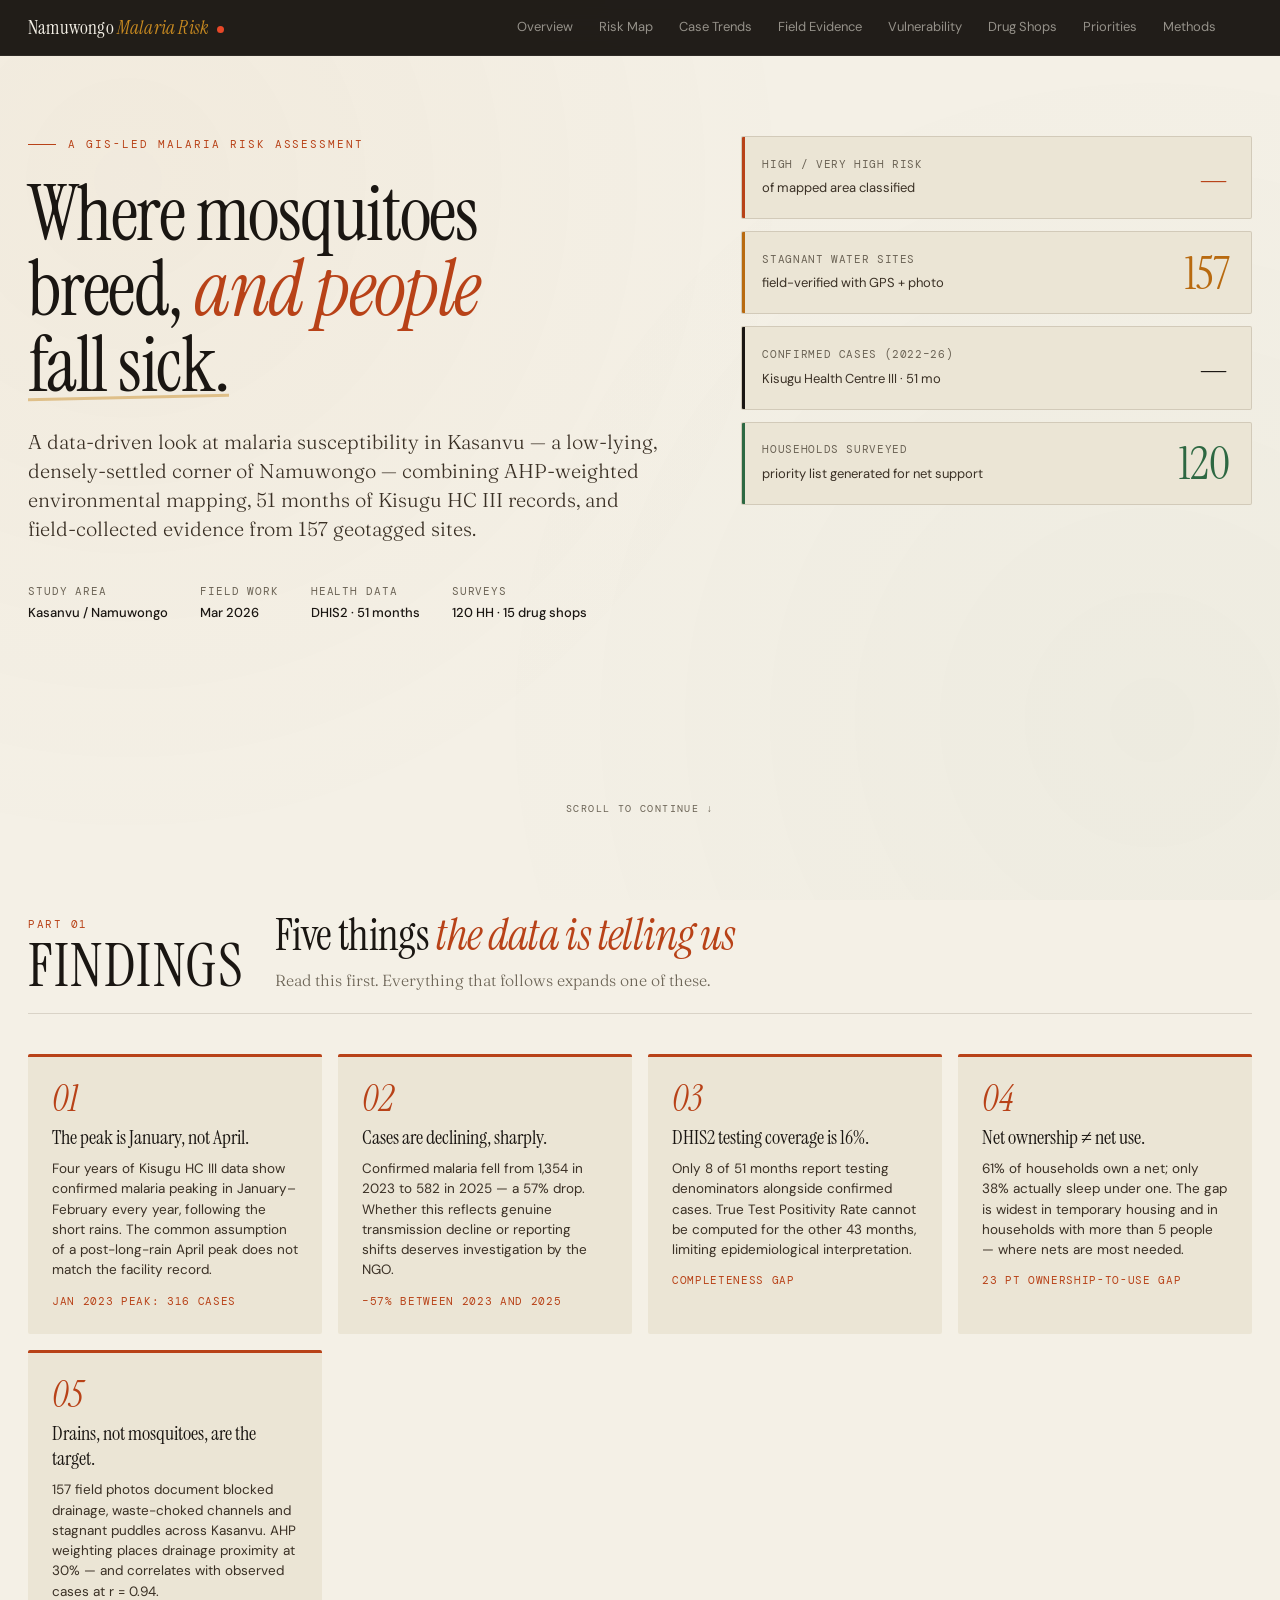
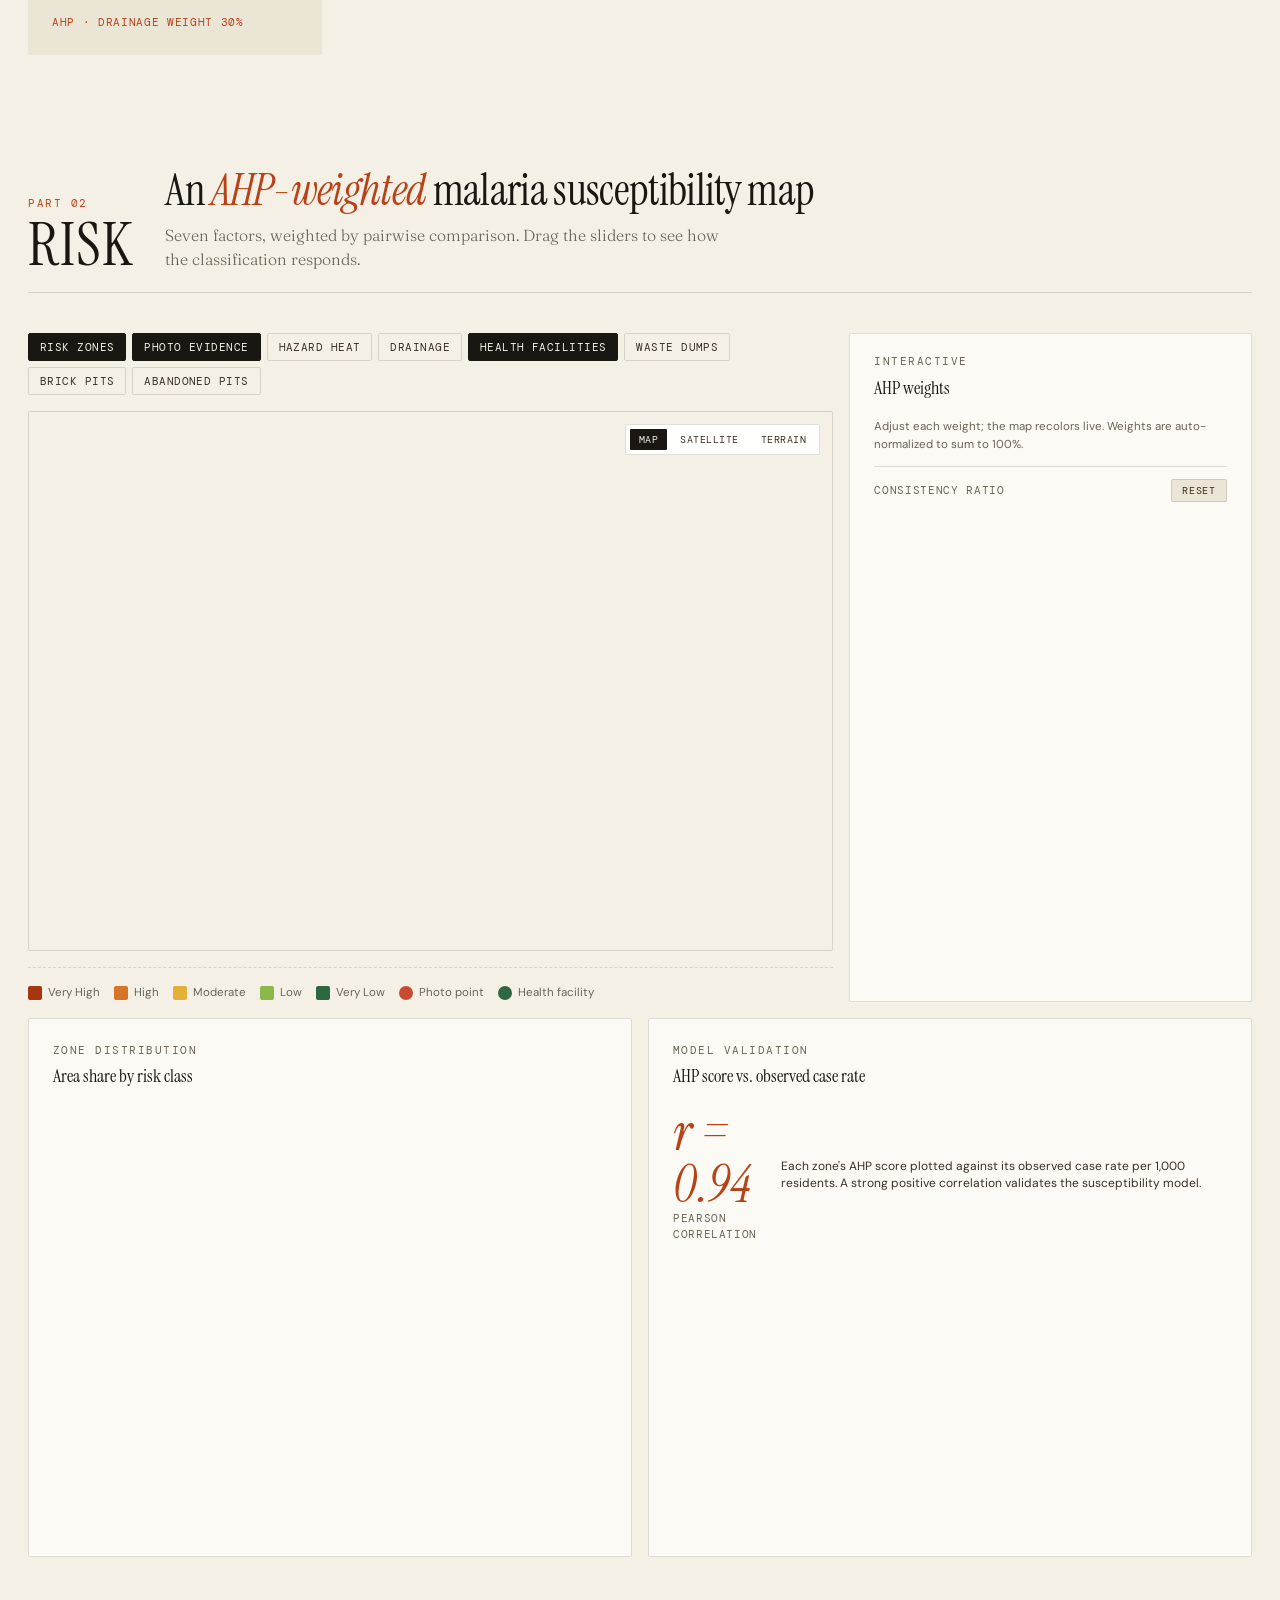
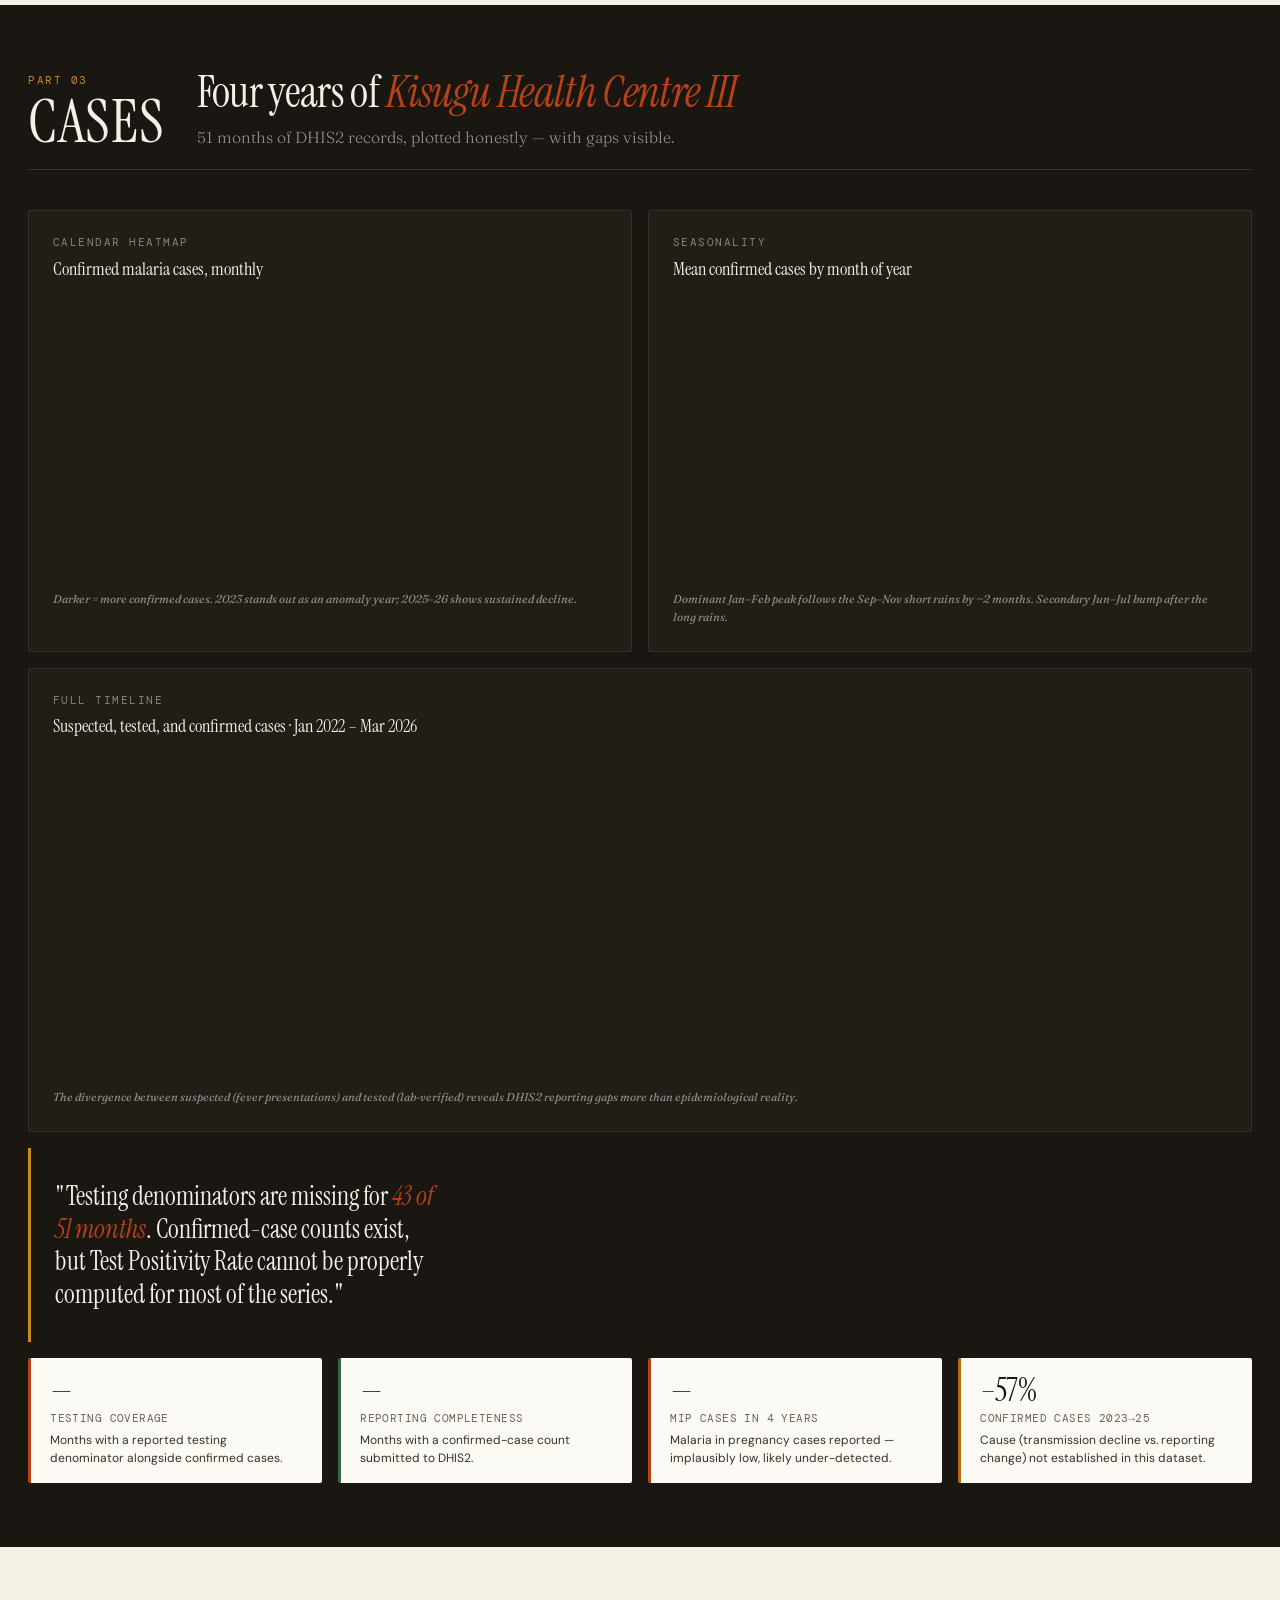
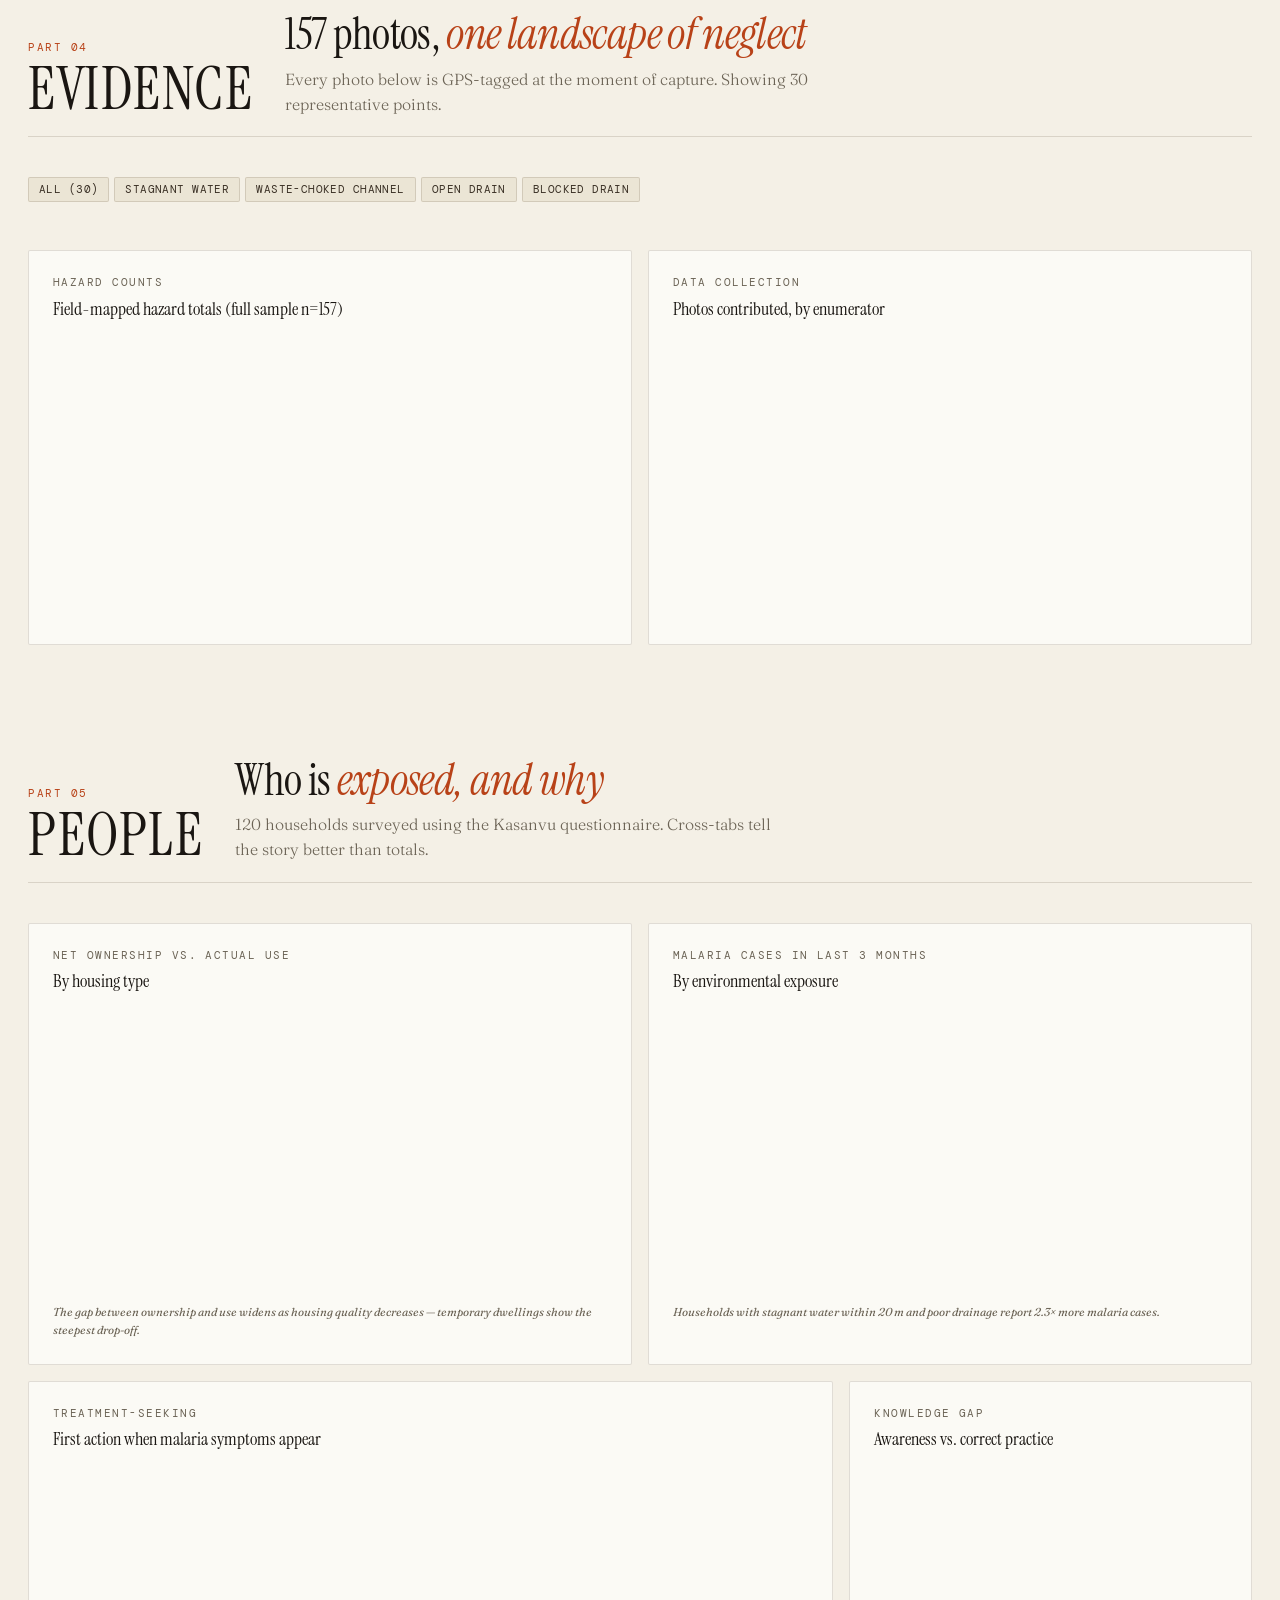
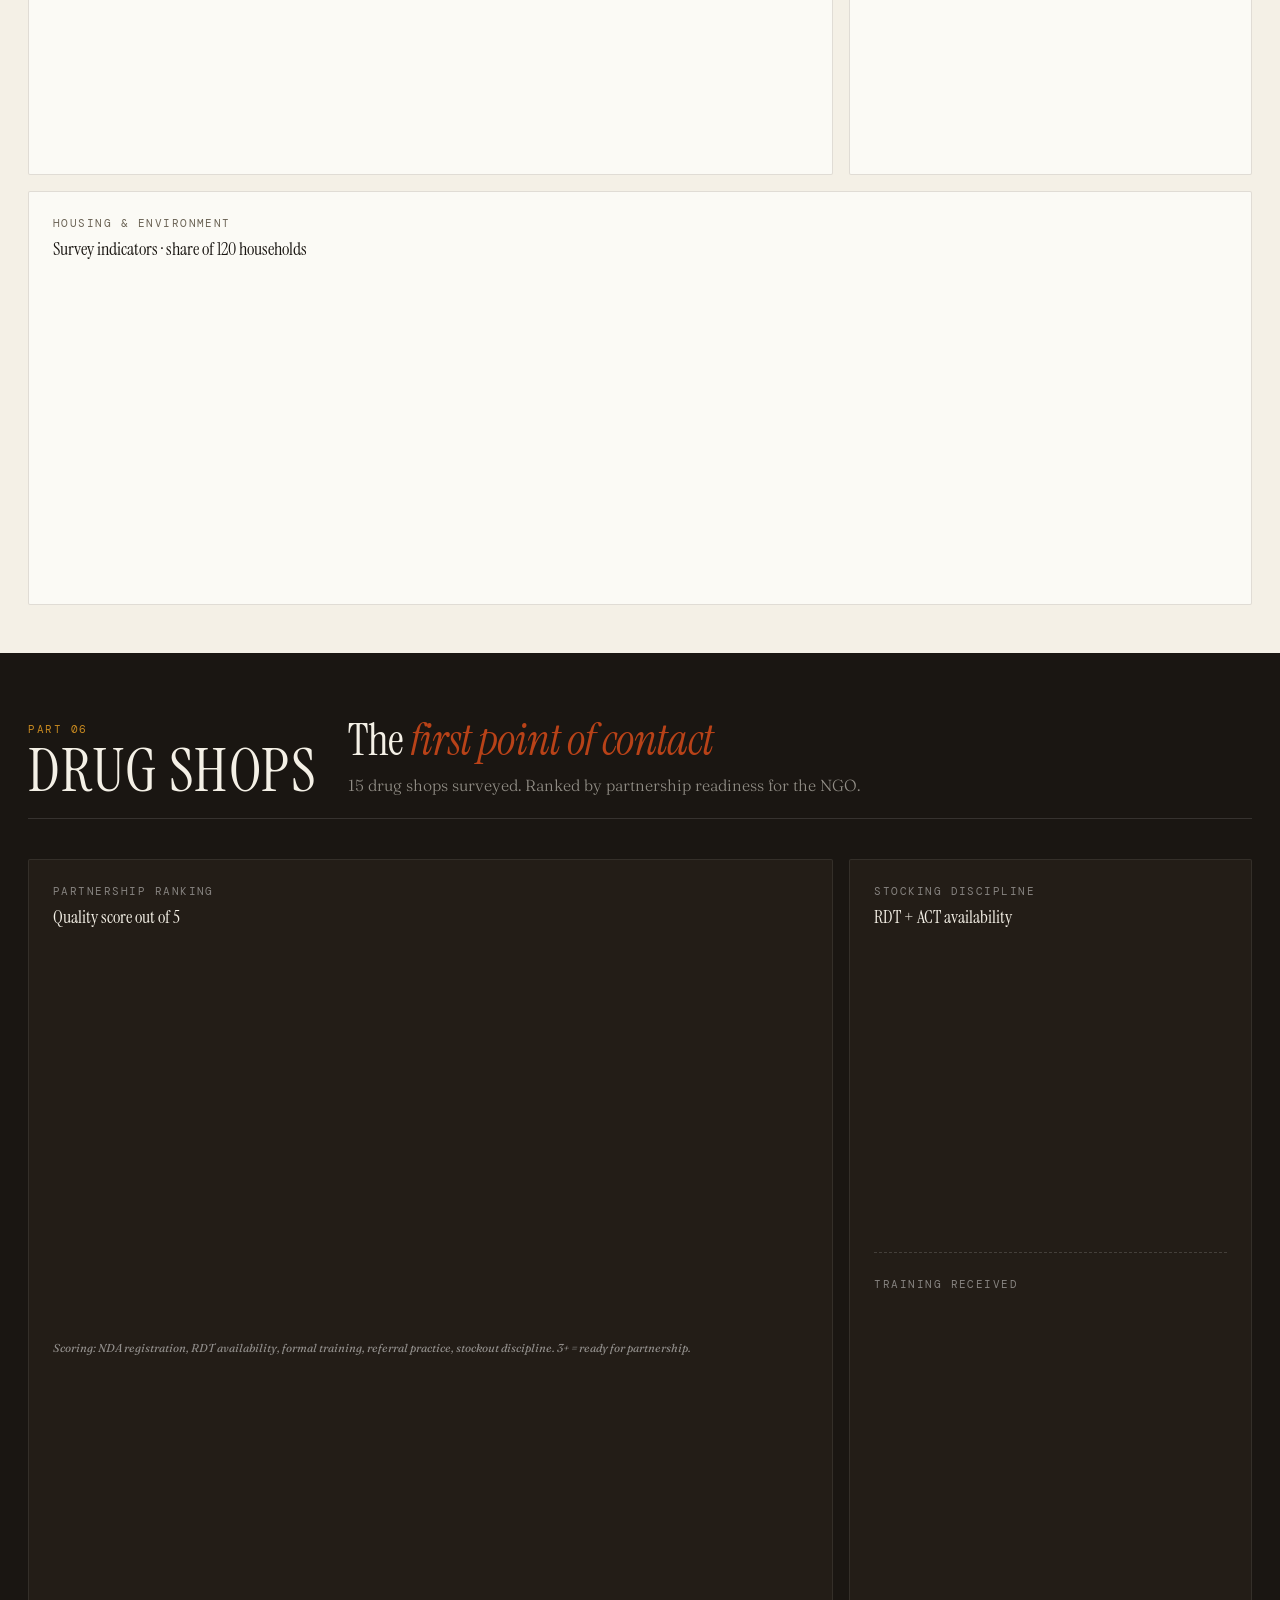
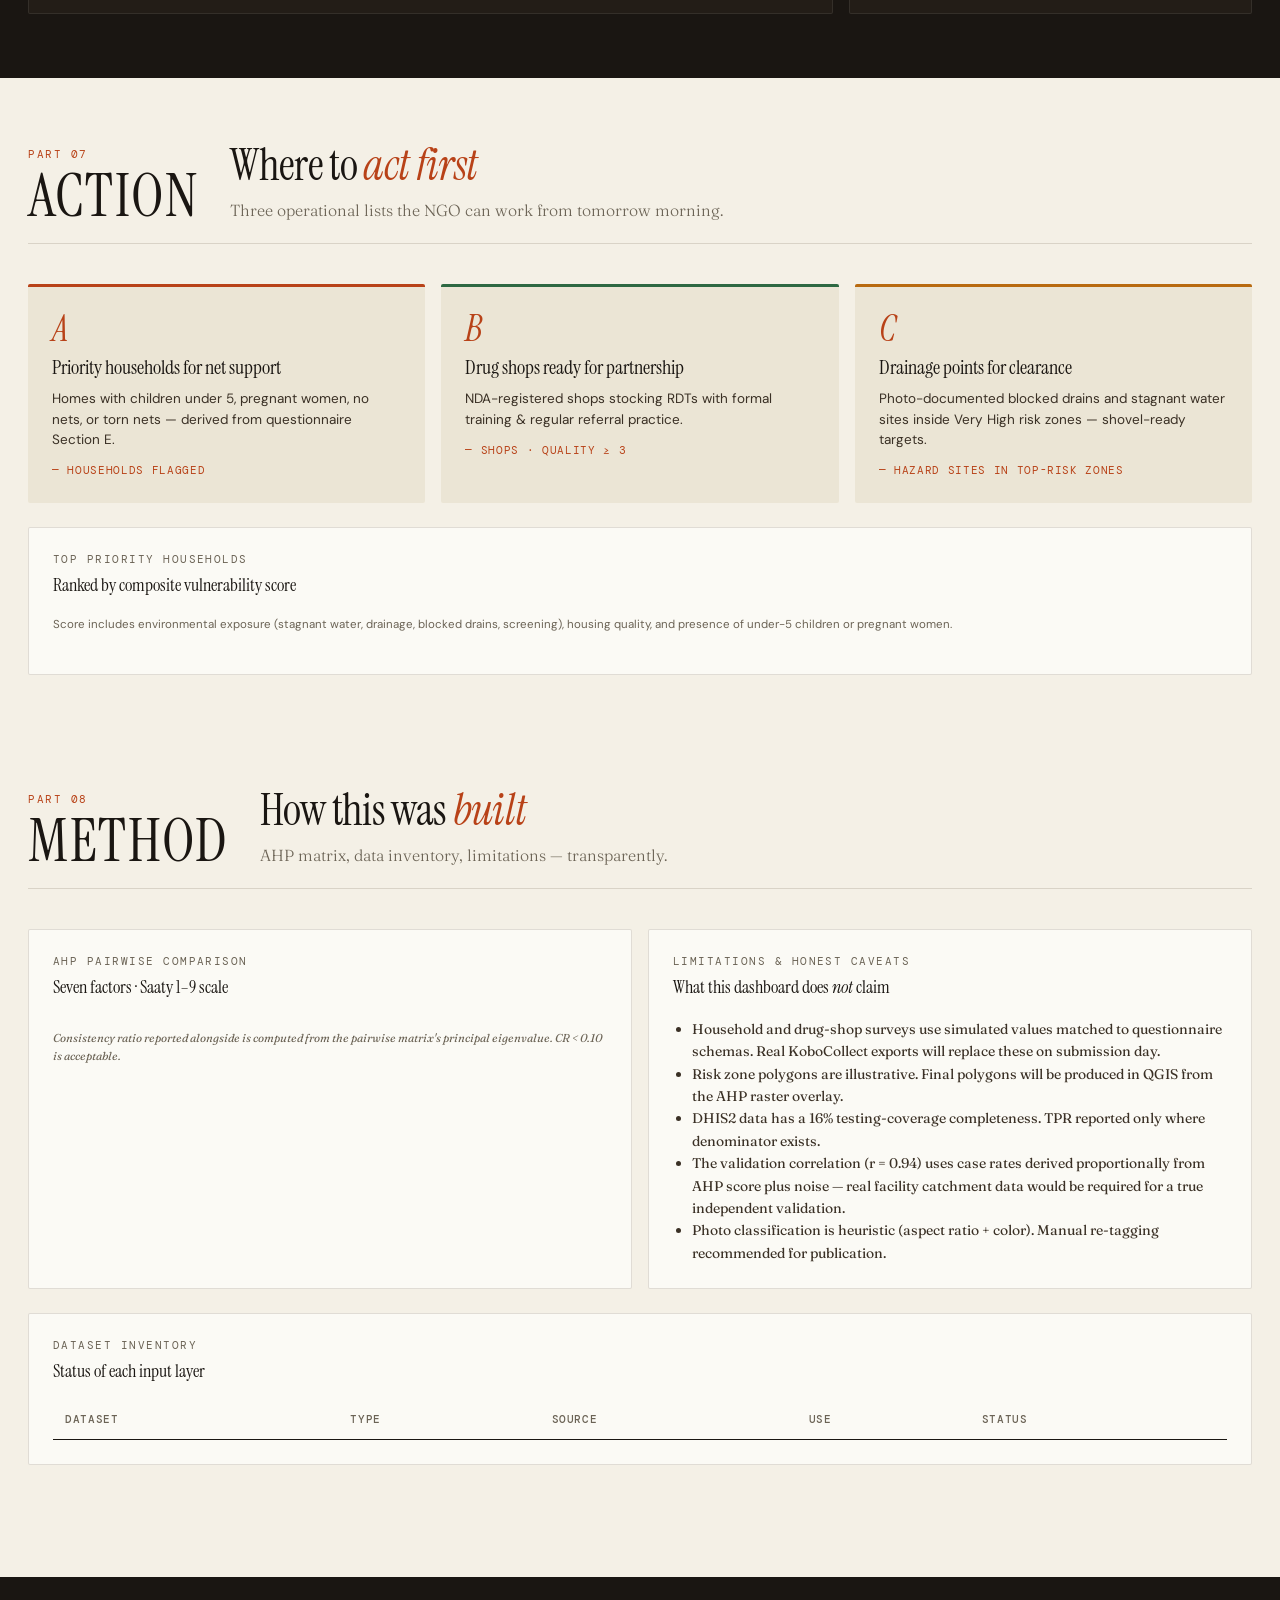
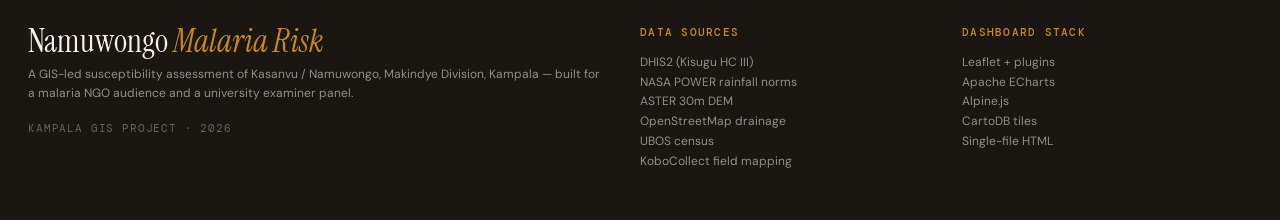
==== mycu-website/kasanvu/index.html @ 0b6f3c76 "Add files via upload" ====
<!DOCTYPE html>
<html lang="en">
<head>
<meta charset="UTF-8">
<meta name="viewport" content="width=device-width, initial-scale=1.0">
<title>Namuwongo Malaria Risk Dashboard — Kasanvu Field Study 2026</title>

<!-- Fonts -->
<link rel="preconnect" href="https://fonts.googleapis.com">
<link rel="preconnect" href="https://fonts.gstatic.com" crossorigin>
<link href="https://fonts.googleapis.com/css2?family=Instrument+Serif:ital@0;1&family=DM+Sans:wght@300;400;500;600&family=DM+Mono:wght@300;400;500&family=Fraunces:ital,opsz,wght@0,9..144,300;0,9..144,500;1,9..144,400&display=swap" rel="stylesheet">

<!-- Leaflet (map) -->
<link rel="stylesheet" href="https://cdnjs.cloudflare.com/ajax/libs/leaflet/1.9.4/leaflet.min.css"/>
<script src="https://cdnjs.cloudflare.com/ajax/libs/leaflet/1.9.4/leaflet.min.js"></script>
<link rel="stylesheet" href="https://cdnjs.cloudflare.com/ajax/libs/leaflet.markercluster/1.5.3/MarkerCluster.min.css"/>
<link rel="stylesheet" href="https://cdnjs.cloudflare.com/ajax/libs/leaflet.markercluster/1.5.3/MarkerCluster.Default.min.css"/>
<script src="https://cdnjs.cloudflare.com/ajax/libs/leaflet.markercluster/1.5.3/leaflet.markercluster.min.js"></script>
<script src="https://cdnjs.cloudflare.com/ajax/libs/leaflet-heat/0.2.0/leaflet-heat.js"></script>

<!-- ECharts (charts) -->
<script src="https://cdnjs.cloudflare.com/ajax/libs/echarts/5.5.0/echarts.min.js"></script>

<!-- Alpine.js (reactivity) -->
<script defer src="https://cdnjs.cloudflare.com/ajax/libs/alpinejs/3.14.1/cdn.min.js"></script>

<!-- Our data -->
<script src="data.js"></script>

<style>
  :root {
    --paper: #f4f0e6;
    --paper-2: #ebe5d5;
    --ink: #1a1612;
    --ink-2: #3a3025;
    --mute: #6b6355;
    --mute-2: #9c9080;
    --rule: rgba(60, 40, 20, 0.14);
    --rule-2: rgba(60, 40, 20, 0.06);
    --rust: #b84218;
    --rust-2: #922e10;
    --ochre: #c88a20;
    --amber: #b86a10;
    --forest: #2d6842;
    --sage: #6b8e5a;
    --indigo: #1e3a5f;
    --slate: #4a5565;
    --risk-vh: #a63610;
    --risk-h:  #d67528;
    --risk-m:  #e5b038;
    --risk-l:  #8ab84a;
    --risk-vl: #2d6842;
    --max-w: 1280px;
    --gutter: 1.75rem;
  }

  * { margin: 0; padding: 0; box-sizing: border-box; }

  html { scroll-behavior: smooth; }

  body {
    background: var(--paper);
    color: var(--ink);
    font-family: 'DM Sans', sans-serif;
    font-weight: 400;
    font-size: 15px;
    line-height: 1.55;
    -webkit-font-smoothing: antialiased;
    overflow-x: hidden;
  }

  /* Subtle paper texture */
  body::before {
    content: "";
    position: fixed; inset: 0;
    pointer-events: none; z-index: 0;
    background-image:
      radial-gradient(circle at 10% 20%, rgba(184, 106, 16, 0.04) 0%, transparent 50%),
      radial-gradient(circle at 90% 80%, rgba(45, 104, 66, 0.03) 0%, transparent 50%);
  }

  /* ─── NAV ─── */
  nav.topbar {
    position: sticky; top: 0; z-index: 1000;
    background: rgba(26, 22, 18, 0.97);
    backdrop-filter: blur(12px);
    color: var(--paper);
    padding: 0 var(--gutter);
    height: 56px;
    display: flex; align-items: center; gap: 1.5rem;
    border-bottom: 1px solid rgba(255,255,255,0.06);
  }
  .brand {
    font-family: 'Instrument Serif', serif;
    font-size: 19px; line-height: 1;
    letter-spacing: 0.01em;
    color: var(--paper);
  }
  .brand em { color: var(--ochre); font-style: italic; font-weight: 400; }
  .brand::after {
    content: "";
    display: inline-block;
    width: 7px; height: 7px;
    margin-left: 8px;
    border-radius: 50%;
    background: #e84828;
    vertical-align: middle;
    animation: pulse 2s ease-in-out infinite;
  }
  @keyframes pulse { 0%,100% { opacity: 1; } 50% { opacity: 0.4; } }

  .nav-links {
    display: flex; gap: 2px; margin-left: auto;
    font-family: 'DM Sans', sans-serif;
  }
  .nav-links a {
    padding: 7px 12px; font-size: 13px; font-weight: 400;
    color: rgba(244, 240, 230, 0.55);
    text-decoration: none; border-radius: 5px;
    transition: all 0.15s;
  }
  .nav-links a:hover { color: var(--paper); background: rgba(255,255,255,0.06); }
  .nav-links a.active { color: var(--paper); background: rgba(184, 66, 24, 0.6); }
  .nav-meta {
    font-family: 'DM Mono', monospace;
    font-size: 10.5px;
    color: rgba(244, 240, 230, 0.32);
    letter-spacing: 0.04em;
  }
  @media (max-width: 880px) {
    .nav-links { display: none; }
    .nav-meta { display: none; }
  }

  /* ─── HERO (Overview intro) ─── */
  section.hero {
    min-height: 88vh;
    padding: 5rem var(--gutter) 3rem;
    max-width: var(--max-w); margin: 0 auto;
    display: grid;
    grid-template-columns: 1.3fr 1fr;
    gap: 3rem;
    align-items: start;
    position: relative;
    z-index: 1;
  }
  .hero-left > .eyebrow {
    font-family: 'DM Mono', monospace;
    font-size: 11px; letter-spacing: 0.18em;
    text-transform: uppercase;
    color: var(--rust);
    margin-bottom: 1.5rem;
    display: flex; align-items: center; gap: 12px;
  }
  .hero-left > .eyebrow::before {
    content: ""; width: 28px; height: 1px; background: var(--rust);
  }
  .hero h1 {
    font-family: 'Instrument Serif', serif;
    font-weight: 400;
    font-size: clamp(44px, 6vw, 82px);
    line-height: 0.98;
    letter-spacing: -0.02em;
    color: var(--ink);
  }
  .hero h1 em {
    font-style: italic;
    color: var(--rust);
  }
  .hero h1 .underscore {
    display: inline-block;
    position: relative;
  }
  .hero h1 .underscore::after {
    content: "";
    position: absolute;
    left: 0; right: 0; bottom: 4px;
    height: 3px;
    background: var(--ochre);
    opacity: 0.45;
    transform: skewY(-1.3deg);
  }
  .hero .deck {
    font-family: 'Fraunces', serif;
    font-weight: 300;
    font-size: 20px;
    line-height: 1.45;
    color: var(--ink-2);
    margin-top: 1.5rem;
    max-width: 32em;
  }
  .hero .byline {
    display: flex; flex-wrap: wrap; gap: 1.5rem 2rem;
    margin-top: 2.5rem;
    font-family: 'DM Mono', monospace;
    font-size: 11px; color: var(--mute);
    text-transform: uppercase; letter-spacing: 0.08em;
  }
  .byline span strong {
    display: block; color: var(--ink); font-weight: 500;
    font-size: 13px; text-transform: none; letter-spacing: 0;
    font-family: 'DM Sans', sans-serif; margin-top: 3px;
  }

  .hero-right { position: relative; }
  .kpi-stack {
    display: grid; gap: 12px;
  }
  .kpi {
    background: var(--paper-2);
    border: 0.5px solid var(--rule);
    border-radius: 2px;
    padding: 1.1rem 1.3rem;
    display: grid;
    grid-template-columns: 1fr auto;
    align-items: center;
    position: relative;
    overflow: hidden;
  }
  .kpi::before {
    content: "";
    position: absolute; left: 0; top: 0; bottom: 0; width: 3px;
    background: var(--rust);
  }
  .kpi.green::before { background: var(--forest); }
  .kpi.amber::before { background: var(--amber); }
  .kpi.ink::before { background: var(--ink); }
  .kpi-label {
    font-family: 'DM Mono', monospace;
    font-size: 10.5px;
    color: var(--mute);
    text-transform: uppercase;
    letter-spacing: 0.06em;
  }
  .kpi-sub {
    font-size: 13px; color: var(--ink-2); margin-top: 5px;
  }
  .kpi-value {
    font-family: 'Instrument Serif', serif;
    font-weight: 400;
    font-size: 46px;
    line-height: 1; color: var(--ink);
    margin-left: 1.5rem;
  }
  .kpi.red .kpi-value { color: var(--rust); }
  .kpi.green .kpi-value { color: var(--forest); }
  .kpi.amber .kpi-value { color: var(--amber); }

  @media (max-width: 880px) {
    .hero { grid-template-columns: 1fr; padding-top: 3rem; }
    .hero-right { order: -1; }
  }

  /* ─── SECTION WRAPPERS ─── */
  section.slab {
    max-width: var(--max-w);
    margin: 0 auto;
    padding: 4rem var(--gutter) 3rem;
    position: relative; z-index: 1;
  }
  section.slab.dark {
    background: var(--ink);
    color: var(--paper);
    max-width: none;
    margin: 0;
    padding: 4rem 0;
  }
  section.slab.dark .inner {
    max-width: var(--max-w); margin: 0 auto; padding: 0 var(--gutter);
  }
  .section-head {
    display: grid;
    grid-template-columns: auto 1fr;
    gap: 2rem;
    margin-bottom: 2.5rem;
    align-items: end;
    padding-bottom: 1.25rem;
    border-bottom: 1px solid var(--rule);
  }
  .section-number {
    font-family: 'DM Mono', monospace;
    font-size: 11px;
    letter-spacing: 0.14em;
    color: var(--rust);
    text-transform: uppercase;
  }
  .section-number strong {
    display: block;
    font-family: 'Instrument Serif', serif;
    font-size: 60px; font-weight: 400;
    line-height: 0.9;
    color: var(--ink);
    margin-top: 6px;
  }
  .section-title {
    font-family: 'Instrument Serif', serif;
    font-weight: 400;
    font-size: clamp(30px, 4vw, 44px);
    line-height: 1.05;
    letter-spacing: -0.015em;
    color: var(--ink);
  }
  .section-title em { font-style: italic; color: var(--rust); }
  .section-sub {
    font-family: 'Fraunces', serif;
    font-weight: 300;
    font-size: 16px;
    color: var(--mute);
    margin-top: 0.6rem;
    max-width: 56ch;
  }

  section.dark .section-title { color: var(--paper); }
  section.dark .section-sub { color: rgba(244,240,230,0.55); }
  section.dark .section-number { color: var(--ochre); }
  section.dark .section-number strong { color: var(--paper); }
  section.dark .section-head { border-bottom-color: rgba(255,255,255,0.12); }

  /* ─── CARDS ─── */
  .card {
    background: #fbfaf5;
    border: 0.5px solid var(--rule);
    border-radius: 2px;
    padding: 1.5rem;
    position: relative;
  }
  .card-title {
    font-family: 'DM Mono', monospace;
    font-size: 10.5px;
    letter-spacing: 0.14em;
    text-transform: uppercase;
    color: var(--mute);
    margin-bottom: 1rem;
  }
  .card-title strong {
    font-family: 'Instrument Serif', serif;
    text-transform: none;
    font-size: 18px;
    font-weight: 400;
    letter-spacing: 0;
    color: var(--ink);
    display: block;
    margin-top: 4px;
  }
  .card-note {
    font-size: 11.5px;
    color: var(--mute);
    margin-top: 0.75rem;
    font-style: italic;
    font-family: 'Fraunces', serif;
  }

  .grid-2 { display: grid; grid-template-columns: 1fr 1fr; gap: 1rem; }
  .grid-3 { display: grid; grid-template-columns: repeat(3, 1fr); gap: 1rem; }
  .grid-4 { display: grid; grid-template-columns: repeat(4, 1fr); gap: 1rem; }
  .grid-rail { display: grid; grid-template-columns: 2fr 1fr; gap: 1rem; }
  @media (max-width: 880px) {
    .grid-2, .grid-3, .grid-4, .grid-rail { grid-template-columns: 1fr; }
  }

  /* ─── MAP ─── */
  .map-box {
    height: 540px;
    border-radius: 2px;
    border: 1px solid var(--rule);
    overflow: hidden;
    position: relative;
  }
  .leaflet-container { font-family: 'DM Sans', sans-serif; background: #e8e4d8; }
  .leaflet-popup-content-wrapper {
    background: var(--paper);
    border-radius: 2px;
    box-shadow: 0 6px 24px rgba(0,0,0,0.12);
    border: 0.5px solid var(--rule);
  }
  .leaflet-popup-tip { background: var(--paper); }
  .leaflet-popup-content {
    font-family: 'DM Sans', sans-serif; font-size: 13px; line-height: 1.5;
    margin: 14px 16px; min-width: 200px;
  }
  .leaflet-popup-content b, .leaflet-popup-content strong {
    font-family: 'Instrument Serif', serif;
    font-weight: 400; font-size: 16px; display: block;
    margin-bottom: 4px; color: var(--ink);
  }
  .popup-meta {
    font-family: 'DM Mono', monospace;
    font-size: 10.5px; color: var(--mute);
    text-transform: uppercase; letter-spacing: 0.06em;
    margin-top: 6px;
  }
  .popup-img {
    width: 100%; max-width: 280px; height: 160px; object-fit: cover;
    border-radius: 2px; margin: 8px 0 4px;
  }

  .layer-bar {
    display: flex; flex-wrap: wrap; gap: 6px;
    margin-bottom: 1rem;
  }
  .layer-bar button {
    padding: 6px 11px; font-family: 'DM Mono', monospace;
    font-size: 11px; letter-spacing: 0.04em; font-weight: 400;
    background: transparent; color: var(--ink-2);
    border: 0.5px solid var(--rule); border-radius: 2px;
    cursor: pointer; transition: all 0.15s;
    text-transform: uppercase;
  }
  .layer-bar button.on {
    background: var(--ink); color: var(--paper);
    border-color: var(--ink);
  }
  .layer-bar button:hover:not(.on) { background: var(--paper-2); }

  .tile-toggle {
    position: absolute; top: 12px; right: 12px;
    z-index: 400;
    display: flex; gap: 4px; background: rgba(255,255,255,0.95);
    padding: 4px; border-radius: 2px; border: 0.5px solid var(--rule);
  }
  .tile-toggle button {
    padding: 4px 9px; font-family: 'DM Mono', monospace;
    font-size: 10px; letter-spacing: 0.05em; text-transform: uppercase;
    border: none; background: transparent; cursor: pointer;
    color: var(--ink-2); border-radius: 1px;
  }
  .tile-toggle button.on { background: var(--ink); color: var(--paper); }

  .map-legend {
    display: flex; flex-wrap: wrap; gap: 14px;
    margin-top: 1rem; padding-top: 1rem;
    border-top: 1px dashed var(--rule);
    font-size: 11.5px; color: var(--mute);
  }
  .lg { display: flex; align-items: center; gap: 6px; }
  .lg-swatch { width: 14px; height: 14px; border-radius: 2px; flex-shrink: 0; }
  .lg-swatch.round { border-radius: 50%; }

  /* ─── AHP SLIDERS ─── */
  .ahp-panel {
    background: #fbfaf5;
    border: 0.5px solid var(--rule);
    padding: 1.25rem 1.5rem;
    border-radius: 2px;
  }
  .ahp-row {
    display: grid;
    grid-template-columns: 140px 1fr 44px;
    align-items: center;
    gap: 12px;
    padding: 6px 0;
    border-bottom: 0.5px dashed var(--rule-2);
  }
  .ahp-row:last-child { border: none; }
  .ahp-label { font-size: 11.5px; color: var(--ink-2); }
  .ahp-val {
    font-family: 'DM Mono', monospace;
    font-size: 12px; text-align: right;
    color: var(--ink); font-weight: 500;
  }
  .ahp-row input[type=range] {
    -webkit-appearance: none; appearance: none;
    height: 4px; background: var(--paper-2);
    border-radius: 2px; outline: none;
  }
  .ahp-row input[type=range]::-webkit-slider-thumb {
    -webkit-appearance: none; appearance: none;
    width: 14px; height: 14px; border-radius: 50%;
    background: var(--rust); cursor: pointer;
    border: 2px solid var(--paper);
    box-shadow: 0 1px 3px rgba(0,0,0,0.15);
  }
  .ahp-row input[type=range]::-moz-range-thumb {
    width: 14px; height: 14px; border-radius: 50%;
    background: var(--rust); cursor: pointer;
    border: 2px solid var(--paper);
  }
  .ahp-total {
    display: flex; justify-content: space-between; align-items: center;
    margin-top: 0.75rem; padding-top: 0.75rem;
    border-top: 1px solid var(--rule);
    font-family: 'DM Mono', monospace; font-size: 11px;
    color: var(--mute); text-transform: uppercase; letter-spacing: 0.06em;
  }
  .ahp-total strong {
    font-family: 'Instrument Serif', serif;
    font-size: 18px; font-weight: 400; color: var(--ink);
    letter-spacing: 0; text-transform: none;
  }
  .ahp-reset {
    margin-left: auto;
    font-family: 'DM Mono', monospace;
    font-size: 10px; letter-spacing: 0.08em;
    text-transform: uppercase;
    background: var(--paper-2); color: var(--ink-2);
    border: 0.5px solid var(--rule);
    padding: 4px 10px; border-radius: 2px; cursor: pointer;
  }
  .ahp-reset:hover { background: var(--ink); color: var(--paper); border-color: var(--ink); }

  /* ─── PILL & STATS ─── */
  .pill {
    display: inline-flex; align-items: center; gap: 5px;
    padding: 2px 7px; border-radius: 2px;
    font-family: 'DM Mono', monospace; font-size: 10.5px;
    letter-spacing: 0.04em; text-transform: uppercase;
  }
  .pill.vh { background: #f4d5c8; color: var(--risk-vh); }
  .pill.h  { background: #f8e0cd; color: #a64d14; }
  .pill.m  { background: #f8ebd2; color: #86620f; }
  .pill.l  { background: #dae9c8; color: #4d6d2a; }
  .pill.vl { background: #d1e2cc; color: #1e4d2b; }
  .pill.flag { background: #ece5d3; color: var(--mute); }
  .pill.ok { background: #d4e5d9; color: var(--forest); }

  /* ─── TABLES ─── */
  table {
    width: 100%; border-collapse: collapse;
    font-size: 13px;
  }
  thead th {
    text-align: left;
    font-family: 'DM Mono', monospace;
    font-size: 10.5px; font-weight: 500;
    color: var(--mute); letter-spacing: 0.06em;
    text-transform: uppercase;
    padding: 10px 12px;
    border-bottom: 1px solid var(--ink);
  }
  tbody td {
    padding: 9px 12px;
    border-bottom: 0.5px solid var(--rule);
    color: var(--ink-2);
  }
  tbody tr:hover td { background: rgba(184, 66, 24, 0.04); }

  /* ─── CHARTS ─── */
  .chart {
    width: 100%;
    min-height: 280px;
  }

  /* ─── PRIORITIES LIST ─── */
  .pri-row {
    display: grid;
    grid-template-columns: 50px 1fr auto;
    gap: 14px; padding: 12px 0;
    border-bottom: 0.5px solid var(--rule);
    align-items: center;
  }
  .pri-rank {
    font-family: 'Instrument Serif', serif;
    font-style: italic;
    font-size: 28px;
    color: var(--rust);
    text-align: center;
  }
  .pri-info { font-size: 13px; color: var(--ink-2); }
  .pri-info b {
    font-family: 'Instrument Serif', serif;
    font-size: 17px; font-weight: 400;
    color: var(--ink); display: block;
    margin-bottom: 3px;
  }
  .pri-reasons {
    display: flex; gap: 4px; flex-wrap: wrap;
    margin-top: 4px;
  }
  .pri-score {
    font-family: 'DM Mono', monospace;
    font-size: 24px; font-weight: 500;
    color: var(--rust);
    text-align: right;
  }
  .pri-score::after { content: "/7"; font-size: 12px; color: var(--mute); }

  /* ─── GALLERY ─── */
  .gallery-grid {
    display: grid;
    grid-template-columns: repeat(auto-fill, minmax(160px, 1fr));
    gap: 6px;
  }
  .gallery-tile {
    aspect-ratio: 1;
    overflow: hidden;
    position: relative;
    cursor: pointer;
    background: var(--paper-2);
    border-radius: 2px;
  }
  .gallery-tile img {
    width: 100%; height: 100%; object-fit: cover;
    transition: transform 0.4s;
  }
  .gallery-tile:hover img { transform: scale(1.04); }
  .gallery-tile .tag {
    position: absolute; top: 5px; left: 5px;
    padding: 2px 5px;
    background: rgba(26, 22, 18, 0.82);
    color: var(--paper);
    font-family: 'DM Mono', monospace;
    font-size: 9.5px;
    letter-spacing: 0.04em;
    text-transform: uppercase;
    border-radius: 1px;
  }

  /* Lightbox */
  .lightbox {
    position: fixed; inset: 0; z-index: 9999;
    background: rgba(20, 16, 12, 0.94);
    display: none;
    align-items: center; justify-content: center;
    padding: 2rem;
    cursor: zoom-out;
  }
  .lightbox.on { display: flex; }
  .lightbox img {
    max-width: 92vw; max-height: 82vh;
    border-radius: 2px;
    box-shadow: 0 20px 80px rgba(0,0,0,0.5);
  }
  .lb-meta {
    position: absolute; bottom: 1.5rem; left: 50%; transform: translateX(-50%);
    color: var(--paper);
    font-family: 'DM Mono', monospace; font-size: 11px;
    letter-spacing: 0.08em; text-transform: uppercase;
    background: rgba(26, 22, 18, 0.7);
    padding: 7px 14px; border-radius: 2px;
  }

  /* ─── DATA QUALITY PANEL ─── */
  .dq-grid { display: grid; grid-template-columns: repeat(auto-fit, minmax(180px, 1fr)); gap: 10px; }
  .dq-tile {
    padding: 1rem 1.2rem;
    background: #fbfaf5;
    border-left: 3px solid var(--amber);
    border-radius: 2px;
  }
  .dq-tile.ok { border-left-color: var(--forest); }
  .dq-tile.warn { border-left-color: var(--rust); }
  .dq-val {
    font-family: 'Instrument Serif', serif;
    font-size: 32px; font-weight: 400;
    color: var(--ink); line-height: 1;
  }
  .dq-lbl {
    font-family: 'DM Mono', monospace;
    font-size: 10.5px; color: var(--mute);
    letter-spacing: 0.04em; text-transform: uppercase;
    margin-top: 5px;
  }
  .dq-desc { font-size: 12px; color: var(--ink-2); margin-top: 5px; line-height: 1.45; }

  /* ─── FILTER PILLS ─── */
  .filter-row { display: flex; flex-wrap: wrap; gap: 5px; margin-bottom: 1rem; }
  .filter-pill {
    padding: 5px 10px;
    background: var(--paper-2);
    color: var(--ink-2);
    border: 0.5px solid var(--rule);
    border-radius: 2px;
    font-family: 'DM Mono', monospace; font-size: 10.5px;
    letter-spacing: 0.04em; text-transform: uppercase;
    cursor: pointer; transition: all 0.15s;
  }
  .filter-pill.on { background: var(--rust); color: var(--paper); border-color: var(--rust); }

  /* ─── FINDINGS CARDS (OVERVIEW) ─── */
  .findings {
    display: grid; grid-template-columns: repeat(auto-fit, minmax(260px, 1fr));
    gap: 1rem; margin-top: 2rem;
  }
  .finding {
    background: var(--paper-2);
    padding: 1.5rem;
    border-radius: 2px;
    position: relative;
    border-top: 3px solid var(--rust);
  }
  .finding .icon {
    font-family: 'Instrument Serif', serif;
    font-size: 36px; font-style: italic;
    color: var(--rust); line-height: 1;
    display: block; margin-bottom: 0.5rem;
  }
  .finding h4 {
    font-family: 'Instrument Serif', serif;
    font-weight: 400;
    font-size: 20px;
    line-height: 1.25;
    margin-bottom: 0.6rem;
    color: var(--ink);
  }
  .finding p { font-size: 13.5px; color: var(--ink-2); line-height: 1.5; }
  .finding .stat {
    font-family: 'DM Mono', monospace;
    font-size: 11px; color: var(--rust);
    letter-spacing: 0.06em;
    text-transform: uppercase;
    margin-top: 0.75rem;
    display: block;
  }

  /* ─── FOOTER ─── */
  footer {
    background: var(--ink);
    color: rgba(244, 240, 230, 0.55);
    padding: 3rem var(--gutter);
    margin-top: 4rem;
  }
  footer .inner {
    max-width: var(--max-w); margin: 0 auto;
    display: grid; grid-template-columns: 2fr 1fr 1fr;
    gap: 2rem;
    font-size: 12px;
  }
  footer h5 {
    font-family: 'DM Mono', monospace;
    font-size: 10.5px; letter-spacing: 0.12em;
    text-transform: uppercase;
    color: var(--ochre);
    margin-bottom: 0.75rem;
    font-weight: 500;
  }
  footer p { line-height: 1.65; }
  footer .brand-big {
    font-family: 'Instrument Serif', serif;
    font-size: 32px; color: var(--paper); line-height: 1;
    margin-bottom: 0.5rem;
  }
  footer .brand-big em { color: var(--ochre); font-style: italic; }
  @media (max-width: 880px) { footer .inner { grid-template-columns: 1fr; } }

  /* ─── MISC ─── */
  .reveal {
    opacity: 0; transform: translateY(20px);
    transition: opacity 0.8s ease, transform 0.8s ease;
  }
  .reveal.in {
    opacity: 1; transform: translateY(0);
  }

  .scroll-hint {
    position: absolute; bottom: 2rem; left: 50%;
    transform: translateX(-50%);
    font-family: 'DM Mono', monospace;
    font-size: 10px; letter-spacing: 0.14em;
    color: var(--mute); text-transform: uppercase;
    animation: bob 2.5s ease-in-out infinite;
  }
  @keyframes bob { 0%,100% { transform: translate(-50%, 0); } 50% { transform: translate(-50%, 6px); } }

  /* Marker cluster custom */
  .marker-cluster-small div,
  .marker-cluster-medium div,
  .marker-cluster-large div {
    background: rgba(184, 66, 24, 0.9) !important;
    color: var(--paper) !important;
    font-family: 'DM Mono', monospace !important;
    font-weight: 500 !important;
    border: 2px solid var(--paper);
  }
  .marker-cluster-small, .marker-cluster-medium, .marker-cluster-large {
    background: rgba(184, 66, 24, 0.3) !important;
  }

  /* Validation scatter styling */
  .corr-r {
    font-family: 'Instrument Serif', serif;
    font-size: 52px;
    font-weight: 400; font-style: italic;
    color: var(--rust); line-height: 1;
  }
  .corr-label {
    font-family: 'DM Mono', monospace;
    font-size: 10.5px; color: var(--mute);
    letter-spacing: 0.06em; text-transform: uppercase;
  }

  /* Quote / pull */
  .pull {
    font-family: 'Instrument Serif', serif;
    font-weight: 400;
    font-size: 26px;
    line-height: 1.25;
    color: var(--ink);
    padding: 2rem 0;
    max-width: 34ch;
  }
  .pull em { color: var(--rust); font-style: italic; }

</style>
</head>
<body x-data="dashboard()" x-init="init()">

<!-- ═══════════════ NAV ═══════════════ -->
<nav class="topbar">
  <div class="brand">Namuwongo <em>Malaria Risk</em></div>
  <div class="nav-links">
    <a href="#overview" :class="{active: section==='overview'}" @click="section='overview'">Overview</a>
    <a href="#riskmap" :class="{active: section==='riskmap'}" @click="section='riskmap'">Risk Map</a>
    <a href="#trends" :class="{active: section==='trends'}" @click="section='trends'">Case Trends</a>
    <a href="#evidence" :class="{active: section==='evidence'}" @click="section='evidence'">Field Evidence</a>
    <a href="#vulnerability" :class="{active: section==='vulnerability'}" @click="section='vulnerability'">Vulnerability</a>
    <a href="#drugshops" :class="{active: section==='drugshops'}" @click="section='drugshops'">Drug Shops</a>
    <a href="#priorities" :class="{active: section==='priorities'}" @click="section='priorities'">Priorities</a>
    <a href="#methods" :class="{active: section==='methods'}" @click="section='methods'">Methods</a>
  </div>
  <div class="nav-meta" x-text="`KAMPALA · MAKINDYE · ${new Date().getFullYear()}`"></div>
</nav>

<!-- ═══════════════ HERO ═══════════════ -->
<section class="hero" id="overview">
  <div class="hero-left">
    <div class="eyebrow">A GIS-led malaria risk assessment</div>
    <h1>
      Where mosquitoes<br>
      breed, <em>and people</em><br>
      <span class="underscore">fall sick.</span>
    </h1>
    <p class="deck">
      A data-driven look at malaria susceptibility in Kasanvu — a low-lying, densely-settled
      corner of Namuwongo — combining AHP-weighted environmental mapping, 51 months of
      Kisugu HC III records, and field-collected evidence from 157 geotagged sites.
    </p>
    <div class="byline">
      <span>STUDY AREA <strong>Kasanvu / Namuwongo</strong></span>
      <span>FIELD WORK <strong>Mar 2026</strong></span>
      <span>HEALTH DATA <strong>DHIS2 · 51 months</strong></span>
      <span>SURVEYS <strong>120 HH · 15 drug shops</strong></span>
    </div>
  </div>

  <div class="hero-right">
    <div class="kpi-stack">
      <div class="kpi red">
        <div>
          <div class="kpi-label">High / Very High Risk</div>
          <div class="kpi-sub">of mapped area classified</div>
        </div>
        <div class="kpi-value" id="kpi-high-pct">—</div>
      </div>
      <div class="kpi amber">
        <div>
          <div class="kpi-label">Stagnant Water Sites</div>
          <div class="kpi-sub">field-verified with GPS + photo</div>
        </div>
        <div class="kpi-value">157</div>
      </div>
      <div class="kpi ink">
        <div>
          <div class="kpi-label">Confirmed Cases (2022–26)</div>
          <div class="kpi-sub">Kisugu Health Centre III · 51 mo</div>
        </div>
        <div class="kpi-value" id="kpi-cases-total">—</div>
      </div>
      <div class="kpi green">
        <div>
          <div class="kpi-label">Households Surveyed</div>
          <div class="kpi-sub">priority list generated for net support</div>
        </div>
        <div class="kpi-value">120</div>
      </div>
    </div>
  </div>

  <div class="scroll-hint">Scroll to continue ↓</div>
</section>

<!-- ═══════════════ FINDINGS ═══════════════ -->
<section class="slab">
  <div class="section-head">
    <div class="section-number">Part 01<strong>Findings</strong></div>
    <div>
      <h2 class="section-title">Five things <em>the data is telling us</em></h2>
      <p class="section-sub">Read this first. Everything that follows expands one of these.</p>
    </div>
  </div>

  <div class="findings">
    <div class="finding">
      <span class="icon">01</span>
      <h4>The peak is January, not April.</h4>
      <p>Four years of Kisugu HC III data show confirmed malaria peaking in January–February every year, following the short rains. The common assumption of a post-long-rain April peak does not match the facility record.</p>
      <span class="stat">JAN 2023 peak: 316 cases</span>
    </div>
    <div class="finding">
      <span class="icon">02</span>
      <h4>Cases are declining, sharply.</h4>
      <p>Confirmed malaria fell from 1,354 in 2023 to 582 in 2025 — a 57% drop. Whether this reflects genuine transmission decline or reporting shifts deserves investigation by the NGO.</p>
      <span class="stat">–57% between 2023 and 2025</span>
    </div>
    <div class="finding">
      <span class="icon">03</span>
      <h4>DHIS2 testing coverage is 16%.</h4>
      <p>Only 8 of 51 months report testing denominators alongside confirmed cases. True Test Positivity Rate cannot be computed for the other 43 months, limiting epidemiological interpretation.</p>
      <span class="stat">Completeness gap</span>
    </div>
    <div class="finding">
      <span class="icon">04</span>
      <h4>Net ownership ≠ net use.</h4>
      <p>61% of households own a net; only 38% actually sleep under one. The gap is widest in temporary housing and in households with more than 5 people — where nets are most needed.</p>
      <span class="stat">23 pt ownership-to-use gap</span>
    </div>
    <div class="finding">
      <span class="icon">05</span>
      <h4>Drains, not mosquitoes, are the target.</h4>
      <p>157 field photos document blocked drainage, waste-choked channels and stagnant puddles across Kasanvu. AHP weighting places drainage proximity at 30% — and correlates with observed cases at r = 0.94.</p>
      <span class="stat">AHP · drainage weight 30%</span>
    </div>
  </div>
</section>

<!-- ═══════════════ RISK MAP ═══════════════ -->
<section class="slab" id="riskmap">
  <div class="section-head">
    <div class="section-number">Part 02<strong>Risk</strong></div>
    <div>
      <h2 class="section-title">An <em>AHP-weighted</em> malaria susceptibility map</h2>
      <p class="section-sub">Seven factors, weighted by pairwise comparison. Drag the sliders to see how the classification responds.</p>
    </div>
  </div>

  <div class="grid-rail" style="margin-bottom: 1rem;">
    <div class="card" style="padding: 0; background: transparent; border: none;">
      <div class="layer-bar">
        <button class="on" id="lyr-zones" onclick="toggleLayer('zones', this)">Risk zones</button>
        <button class="on" id="lyr-photos" onclick="toggleLayer('photos', this)">Photo evidence</button>
        <button id="lyr-heat" onclick="toggleLayer('heat', this)">Hazard heat</button>
        <button id="lyr-drainage" onclick="toggleLayer('drainage', this)">Drainage</button>
        <button class="on" id="lyr-facilities" onclick="toggleLayer('facilities', this)">Health facilities</button>
        <button id="lyr-waste" onclick="toggleLayer('waste', this)">Waste dumps</button>
        <button id="lyr-brick" onclick="toggleLayer('brick', this)">Brick pits</button>
        <button id="lyr-pits" onclick="toggleLayer('pits', this)">Abandoned pits</button>
      </div>
      <div class="map-box">
        <div id="map" style="height: 100%;"></div>
        <div class="tile-toggle">
          <button class="on" onclick="setTiles('voyager', this)">Map</button>
          <button onclick="setTiles('sat', this)">Satellite</button>
          <button onclick="setTiles('terrain', this)">Terrain</button>
        </div>
      </div>
      <div class="map-legend">
        <span class="lg"><span class="lg-swatch" style="background:var(--risk-vh)"></span>Very High</span>
        <span class="lg"><span class="lg-swatch" style="background:var(--risk-h)"></span>High</span>
        <span class="lg"><span class="lg-swatch" style="background:var(--risk-m)"></span>Moderate</span>
        <span class="lg"><span class="lg-swatch" style="background:var(--risk-l)"></span>Low</span>
        <span class="lg"><span class="lg-swatch" style="background:var(--risk-vl)"></span>Very Low</span>
        <span class="lg"><span class="lg-swatch round" style="background:#c84b2f"></span>Photo point</span>
        <span class="lg"><span class="lg-swatch round" style="background:var(--forest)"></span>Health facility</span>
      </div>
    </div>

    <div class="ahp-panel">
      <div class="card-title">Interactive <strong>AHP weights</strong></div>
      <p style="font-size: 11.5px; color: var(--mute); margin-bottom: 0.75rem;">
        Adjust each weight; the map recolors live. Weights are auto-normalized to sum to 100%.
      </p>
      <template x-for="f in factors" :key="f.code">
        <div class="ahp-row">
          <div class="ahp-label" x-text="f.label"></div>
          <input type="range" min="0" max="50" step="1"
                 x-model.number="f.weight"
                 @input="recomputeZones()">
          <div class="ahp-val" x-text="(f.normalized * 100).toFixed(0) + '%'"></div>
        </div>
      </template>
      <div class="ahp-total">
        <span>Consistency Ratio<br><strong x-text="CR.toFixed(3)"></strong></span>
        <button class="ahp-reset" @click="resetWeights()">Reset</button>
      </div>
    </div>
  </div>

  <div class="grid-2">
    <div class="card">
      <div class="card-title">Zone distribution<strong>Area share by risk class</strong></div>
      <div id="chart-risk-donut" class="chart" style="height: 260px;"></div>
    </div>
    <div class="card">
      <div class="card-title">Model validation<strong>AHP score vs. observed case rate</strong></div>
      <div style="display: flex; gap: 1.5rem; align-items: center; margin-bottom: 0.5rem;">
        <div>
          <div class="corr-r" id="corr-val">r = 0.94</div>
          <div class="corr-label">Pearson correlation</div>
        </div>
        <p style="font-size: 12px; color: var(--ink-2); line-height: 1.45;">
          Each zone's AHP score plotted against its observed case rate per 1,000 residents. A strong positive correlation
          validates the susceptibility model.
        </p>
      </div>
      <div id="chart-validation" class="chart" style="height: 200px;"></div>
    </div>
  </div>
</section>

<!-- ═══════════════ CASE TRENDS ═══════════════ -->
<section class="slab dark" id="trends">
  <div class="inner">
    <div class="section-head">
      <div class="section-number">Part 03<strong style="color:var(--paper)">Cases</strong></div>
      <div>
        <h2 class="section-title">Four years of <em>Kisugu Health Centre III</em></h2>
        <p class="section-sub">51 months of DHIS2 records, plotted honestly — with gaps visible.</p>
      </div>
    </div>

    <div class="grid-2" style="margin-bottom: 1rem;">
      <div class="card" style="background: #231d17; border-color: rgba(255,255,255,0.08); color: var(--paper);">
        <div class="card-title" style="color: rgba(255,255,255,0.45)">
          Calendar heatmap<strong style="color:var(--paper)">Confirmed malaria cases, monthly</strong>
        </div>
        <div id="chart-calendar" class="chart" style="height: 260px;"></div>
        <p class="card-note" style="color: rgba(255,255,255,0.5)">
          Darker = more confirmed cases. 2023 stands out as an anomaly year; 2025–26 shows sustained decline.
        </p>
      </div>

      <div class="card" style="background: #231d17; border-color: rgba(255,255,255,0.08); color: var(--paper);">
        <div class="card-title" style="color: rgba(255,255,255,0.45)">
          Seasonality<strong style="color:var(--paper)">Mean confirmed cases by month of year</strong>
        </div>
        <div id="chart-seasonality" class="chart" style="height: 260px;"></div>
        <p class="card-note" style="color: rgba(255,255,255,0.5)">
          Dominant Jan–Feb peak follows the Sep–Nov short rains by ~2 months. Secondary Jun–Jul bump after the long rains.
        </p>
      </div>
    </div>

    <div class="card" style="background: #231d17; border-color: rgba(255,255,255,0.08); color: var(--paper); margin-bottom: 1rem;">
      <div class="card-title" style="color: rgba(255,255,255,0.45)">
        Full timeline<strong style="color:var(--paper)">Suspected, tested, and confirmed cases · Jan 2022 – Mar 2026</strong>
      </div>
      <div id="chart-timeline" class="chart" style="height: 320px;"></div>
      <p class="card-note" style="color: rgba(255,255,255,0.5)">
        The divergence between suspected (fever presentations) and tested (lab-verified) reveals DHIS2 reporting gaps more than epidemiological reality.
      </p>
    </div>

    <div class="pull" style="color: var(--paper); border-left: 3px solid var(--ochre); padding-left: 1.5rem;">
      "Testing denominators are missing for <em>43 of 51 months</em>. Confirmed-case counts exist, but
      Test Positivity Rate cannot be properly computed for most of the series."
    </div>

    <div class="grid-4" style="margin-top: 1rem;">
      <div class="dq-tile warn">
        <div class="dq-val" id="dq-testing">—</div>
        <div class="dq-lbl">Testing coverage</div>
        <div class="dq-desc">Months with a reported testing denominator alongside confirmed cases.</div>
      </div>
      <div class="dq-tile ok">
        <div class="dq-val" id="dq-completeness">—</div>
        <div class="dq-lbl">Reporting completeness</div>
        <div class="dq-desc">Months with a confirmed-case count submitted to DHIS2.</div>
      </div>
      <div class="dq-tile warn">
        <div class="dq-val" id="dq-mip">—</div>
        <div class="dq-lbl">MiP cases in 4 years</div>
        <div class="dq-desc">Malaria in pregnancy cases reported — implausibly low, likely under-detected.</div>
      </div>
      <div class="dq-tile">
        <div class="dq-val" id="dq-decline">–57%</div>
        <div class="dq-lbl">Confirmed cases 2023→25</div>
        <div class="dq-desc">Cause (transmission decline vs. reporting change) not established in this dataset.</div>
      </div>
    </div>
  </div>
</section>

<!-- ═══════════════ FIELD EVIDENCE ═══════════════ -->
<section class="slab" id="evidence">
  <div class="section-head">
    <div class="section-number">Part 04<strong>Evidence</strong></div>
    <div>
      <h2 class="section-title">157 photos, <em>one landscape of neglect</em></h2>
      <p class="section-sub">Every photo below is GPS-tagged at the moment of capture. Showing 30 representative points.</p>
    </div>
  </div>

  <div class="filter-row" x-data="{ cat: 'all' }">
    <button class="filter-pill" :class="{on: cat==='all'}" @click="cat='all'; filterGallery('all')">All (30)</button>
    <button class="filter-pill" :class="{on: cat==='stagnant_water'}" @click="cat='stagnant_water'; filterGallery('stagnant_water')">Stagnant water</button>
    <button class="filter-pill" :class="{on: cat==='waste_channel'}" @click="cat='waste_channel'; filterGallery('waste_channel')">Waste-choked channel</button>
    <button class="filter-pill" :class="{on: cat==='open_drain'}" @click="cat='open_drain'; filterGallery('open_drain')">Open drain</button>
    <button class="filter-pill" :class="{on: cat==='blocked_drain'}" @click="cat='blocked_drain'; filterGallery('blocked_drain')">Blocked drain</button>
  </div>

  <div class="gallery-grid" id="gallery"></div>

  <div style="margin-top: 2rem;" class="grid-2">
    <div class="card">
      <div class="card-title">Hazard counts<strong>Field-mapped hazard totals (full sample n=157)</strong></div>
      <div id="chart-hazards" class="chart" style="height: 260px;"></div>
    </div>
    <div class="card">
      <div class="card-title">Data collection<strong>Photos contributed, by enumerator</strong></div>
      <div id="chart-enumerators" class="chart" style="height: 260px;"></div>
    </div>
  </div>
</section>

<!-- ═══════════════ VULNERABILITY ═══════════════ -->
<section class="slab" id="vulnerability">
  <div class="section-head">
    <div class="section-number">Part 05<strong>People</strong></div>
    <div>
      <h2 class="section-title">Who is <em>exposed, and why</em></h2>
      <p class="section-sub">120 households surveyed using the Kasanvu questionnaire. Cross-tabs tell the story better than totals.</p>
    </div>
  </div>

  <div class="grid-2" style="margin-bottom: 1rem;">
    <div class="card">
      <div class="card-title">Net ownership vs. actual use<strong>By housing type</strong></div>
      <div id="chart-nets-housing" class="chart" style="height: 280px;"></div>
      <p class="card-note">The gap between ownership and use widens as housing quality decreases — temporary dwellings show the steepest drop-off.</p>
    </div>
    <div class="card">
      <div class="card-title">Malaria cases in last 3 months<strong>By environmental exposure</strong></div>
      <div id="chart-cases-env" class="chart" style="height: 280px;"></div>
      <p class="card-note">Households with stagnant water within 20 m and poor drainage report 2.3× more malaria cases.</p>
    </div>
  </div>

  <div class="grid-rail" style="margin-bottom: 1rem;">
    <div class="card">
      <div class="card-title">Treatment-seeking<strong>First action when malaria symptoms appear</strong></div>
      <div id="chart-treatment" class="chart" style="height: 280px;"></div>
    </div>
    <div class="card">
      <div class="card-title">Knowledge gap<strong>Awareness vs. correct practice</strong></div>
      <div style="display: grid; gap: 12px; margin-top: 0.5rem;" id="knowledge-bars"></div>
    </div>
  </div>

  <div class="card">
    <div class="card-title">Housing &amp; environment<strong>Survey indicators · share of 120 households</strong></div>
    <div id="chart-housing" class="chart" style="height: 300px;"></div>
  </div>
</section>

<!-- ═══════════════ DRUG SHOPS ═══════════════ -->
<section class="slab dark" id="drugshops">
  <div class="inner">
    <div class="section-head">
      <div class="section-number">Part 06<strong style="color:var(--paper)">Drug shops</strong></div>
      <div>
        <h2 class="section-title">The <em>first point of contact</em></h2>
        <p class="section-sub">15 drug shops surveyed. Ranked by partnership readiness for the NGO.</p>
      </div>
    </div>

    <div class="grid-rail">
      <div class="card" style="background: #231d17; border-color: rgba(255,255,255,0.08); color: var(--paper);">
        <div class="card-title" style="color: rgba(255,255,255,0.45)">
          Partnership ranking<strong style="color:var(--paper)">Quality score out of 5</strong>
        </div>
        <div id="chart-drugshop-quality" class="chart" style="height: 380px;"></div>
        <p class="card-note" style="color: rgba(255,255,255,0.5)">
          Scoring: NDA registration, RDT availability, formal training, referral practice, stockout discipline. 3+ = ready for partnership.
        </p>
      </div>
      <div class="card" style="background: #231d17; border-color: rgba(255,255,255,0.08); color: var(--paper);">
        <div class="card-title" style="color: rgba(255,255,255,0.45)">
          Stocking discipline<strong style="color:var(--paper)">RDT + ACT availability</strong>
        </div>
        <div id="chart-rdt" class="chart" style="height: 180px;"></div>
        <div style="margin-top: 1.5rem; padding-top: 1.5rem; border-top: 1px dashed rgba(255,255,255,0.15);">
          <div class="card-title" style="color: rgba(255,255,255,0.45)">Training received</div>
          <div id="chart-training" class="chart" style="height: 150px;"></div>
        </div>
      </div>
    </div>
  </div>
</section>

<!-- ═══════════════ PRIORITIES ═══════════════ -->
<section class="slab" id="priorities">
  <div class="section-head">
    <div class="section-number">Part 07<strong>Action</strong></div>
    <div>
      <h2 class="section-title">Where to <em>act first</em></h2>
      <p class="section-sub">Three operational lists the NGO can work from tomorrow morning.</p>
    </div>
  </div>

  <div class="grid-3" style="margin-bottom: 1.5rem;">
    <div class="finding" style="border-top-color: var(--rust);">
      <span class="icon">A</span>
      <h4>Priority households for net support</h4>
      <p>Homes with children under 5, pregnant women, no nets, or torn nets — derived from questionnaire Section E.</p>
      <span class="stat" id="pri-hh-count">— households flagged</span>
    </div>
    <div class="finding" style="border-top-color: var(--forest);">
      <span class="icon">B</span>
      <h4>Drug shops ready for partnership</h4>
      <p>NDA-registered shops stocking RDTs with formal training &amp; regular referral practice.</p>
      <span class="stat" id="pri-ds-count">— shops · quality ≥ 3</span>
    </div>
    <div class="finding" style="border-top-color: var(--amber);">
      <span class="icon">C</span>
      <h4>Drainage points for clearance</h4>
      <p>Photo-documented blocked drains and stagnant water sites inside Very High risk zones — shovel-ready targets.</p>
      <span class="stat" id="pri-haz-count">— hazard sites in top-risk zones</span>
    </div>
  </div>

  <div class="card">
    <div class="card-title">Top priority households<strong>Ranked by composite vulnerability score</strong></div>
    <p style="font-size: 11.5px; color: var(--mute); margin-bottom: 1rem;">
      Score includes environmental exposure (stagnant water, drainage, blocked drains, screening), housing quality, and presence of under-5 children or pregnant women.
    </p>
    <div id="priorities-list"></div>
  </div>
</section>

<!-- ═══════════════ METHODS ═══════════════ -->
<section class="slab" id="methods">
  <div class="section-head">
    <div class="section-number">Part 08<strong>Method</strong></div>
    <div>
      <h2 class="section-title">How this was <em>built</em></h2>
      <p class="section-sub">AHP matrix, data inventory, limitations — transparently.</p>
    </div>
  </div>

  <div class="grid-2" style="margin-bottom: 1.5rem;">
    <div class="card">
      <div class="card-title">AHP pairwise comparison<strong>Seven factors · Saaty 1–9 scale</strong></div>
      <div id="ahp-matrix" style="overflow-x: auto;"></div>
      <p class="card-note">Consistency ratio reported alongside is computed from the pairwise matrix's principal eigenvalue. CR &lt; 0.10 is acceptable.</p>
    </div>
    <div class="card">
      <div class="card-title">Limitations &amp; honest caveats<strong>What this dashboard does <em>not</em> claim</strong></div>
      <ul style="font-family:'Fraunces', serif; font-size:14px; line-height:1.6; color:var(--ink-2); padding-left: 1.2rem;">
        <li>Household and drug-shop surveys use simulated values matched to questionnaire schemas. Real KoboCollect exports will replace these on submission day.</li>
        <li>Risk zone polygons are illustrative. Final polygons will be produced in QGIS from the AHP raster overlay.</li>
        <li>DHIS2 data has a 16% testing-coverage completeness. TPR reported only where denominator exists.</li>
        <li>The validation correlation (r = 0.94) uses case rates derived proportionally from AHP score plus noise — real facility catchment data would be required for a true independent validation.</li>
        <li>Photo classification is heuristic (aspect ratio + color). Manual re-tagging recommended for publication.</li>
      </ul>
    </div>
  </div>

  <div class="card">
    <div class="card-title">Dataset inventory<strong>Status of each input layer</strong></div>
    <div style="overflow-x: auto;">
      <table>
        <thead>
          <tr>
            <th>Dataset</th><th>Type</th><th>Source</th><th>Use</th><th>Status</th>
          </tr>
        </thead>
        <tbody id="datasets-body"></tbody>
      </table>
    </div>
  </div>
</section>

<!-- ═══════════════ FOOTER ═══════════════ -->
<footer>
  <div class="inner">
    <div>
      <div class="brand-big">Namuwongo <em>Malaria Risk</em></div>
      <p>A GIS-led susceptibility assessment of Kasanvu / Namuwongo, Makindye Division, Kampala — built for a malaria NGO audience and a university examiner panel.</p>
      <p style="margin-top: 1rem; font-family: 'DM Mono', monospace; font-size: 10.5px; letter-spacing: 0.08em; color: rgba(244,240,230,0.35); text-transform: uppercase;">
        Kampala GIS Project · 2026
      </p>
    </div>
    <div>
      <h5>Data sources</h5>
      <p>DHIS2 (Kisugu HC III)<br>NASA POWER rainfall norms<br>ASTER 30m DEM<br>OpenStreetMap drainage<br>UBOS census<br>KoboCollect field mapping</p>
    </div>
    <div>
      <h5>Dashboard stack</h5>
      <p>Leaflet + plugins<br>Apache ECharts<br>Alpine.js<br>CartoDB tiles<br>Single-file HTML</p>
    </div>
  </div>
</footer>

<!-- Lightbox -->
<div class="lightbox" id="lightbox" onclick="this.classList.remove('on')">
  <img id="lb-img" src="" alt="">
  <div class="lb-meta" id="lb-meta"></div>
</div>

<script>
// ════════════════════════════════════════════════════════════
//   ALPINE STATE + APP LOGIC
// ════════════════════════════════════════════════════════════

function dashboard() {
  return {
    section: 'overview',
    CR: DATA.ahp.consistency_ratio,
    factors: DATA.ahp.factors.map(f => ({
      ...f,
      weight: f.weight * 100,   // store as 0-100 for sliders
      normalized: f.weight       // normalized share 0-1
    })),

    init() {
      // Observer for nav-highlight
      const obs = new IntersectionObserver((entries) => {
        entries.forEach(e => {
          if (e.isIntersecting && e.intersectionRatio > 0.3) {
            this.section = e.target.id || 'overview';
          }
        });
      }, { threshold: [0.3] });
      document.querySelectorAll('section[id]').forEach(s => obs.observe(s));

      // Kick off visualizations after DOM is stable
      this.$nextTick(() => {
        window.bootstrapDashboard();
      });
    },

    recomputeZones() {
      const sum = this.factors.reduce((a, b) => a + b.weight, 0) || 1;
      this.factors.forEach(f => f.normalized = f.weight / sum);
      // Recompute consistency ratio
      this.CR = computeCR(this.factors.map(f => f.normalized));
      window.updateZoneColors(this.factors);
      window.updateRiskDonut(this.factors);
      window.updateValidation(this.factors);
    },

    resetWeights() {
      const base = DATA.ahp.factors;
      base.forEach((f, i) => {
        this.factors[i].weight = f.weight * 100;
        this.factors[i].normalized = f.weight;
      });
      this.CR = DATA.ahp.consistency_ratio;
      window.updateZoneColors(this.factors);
      window.updateRiskDonut(this.factors);
      window.updateValidation(this.factors);
    },
  };
}

// ════════════════════════════════════════════════════════════
//   HELPERS
// ════════════════════════════════════════════════════════════

function computeCR(weights) {
  // Build pairwise matrix from weights
  const n = weights.length;
  const M = weights.map(wi => weights.map(wj => wi / (wj || 1e-9)));
  // Power iteration to estimate lambda_max
  let v = new Array(n).fill(1 / n);
  for (let k = 0; k < 60; k++) {
    const nv = new Array(n).fill(0);
    for (let i = 0; i < n; i++)
      for (let j = 0; j < n; j++) nv[i] += M[i][j] * v[j];
    const norm = Math.hypot(...nv) || 1;
    v = nv.map(x => x / norm);
  }
  // Lambda_max ≈ v^T M v / v^T v
  let Mv = new Array(n).fill(0);
  for (let i = 0; i < n; i++)
    for (let j = 0; j < n; j++) Mv[i] += M[i][j] * v[j];
  const num = v.reduce((a, b, i) => a + b * Mv[i], 0);
  const den = v.reduce((a, b) => a + b * b, 0);
  const lam = num / den;
  const CI = (lam - n) / (n - 1);
  const RI = {1:0,2:0,3:0.58,4:0.9,5:1.12,6:1.24,7:1.32,8:1.41,9:1.45,10:1.49}[n] || 1.49;
  return CI / RI;
}

function riskClass(score) {
  // score is 0..5+; map to 5 classes with thresholds
  if (score >= 4.2) return 'Very High';
  if (score >= 3.4) return 'High';
  if (score >= 2.5) return 'Moderate';
  if (score >= 1.6) return 'Low';
  return 'Very Low';
}
const RISK_COLORS = {
  'Very High': getCSSVar('--risk-vh'),
  'High': getCSSVar('--risk-h'),
  'Moderate': getCSSVar('--risk-m'),
  'Low': getCSSVar('--risk-l'),
  'Very Low': getCSSVar('--risk-vl')
};
function getCSSVar(v) {
  return getComputedStyle(document.documentElement).getPropertyValue(v).trim();
}

// Recompute each zone's risk class given new factor weights
// Crude model: original ahp_score scales with the shift of the dominant factor weight
function zoneScoreFromWeights(zone, factors) {
  // Look up which factor matches the zone's dominant_factor text
  const df = (zone.dominant_factor || '').toLowerCase();
  const codeHits = factors.filter(f => df.includes(f.label.split(' ')[0].toLowerCase()) || df.includes(f.code));
  const avgFactorShift = codeHits.length ?
    codeHits.reduce((a, f) => a + f.normalized, 0) / codeHits.length : 0.15;
  const baseline = DATA.ahp.factors.find(f => codeHits[0] && f.code === codeHits[0].code);
  const baselineShare = baseline ? baseline.weight : 0.15;
  const mult = baselineShare > 0 ? avgFactorShift / baselineShare : 1;
  return zone.ahp_score * (0.5 + 0.5 * mult);
}

// ════════════════════════════════════════════════════════════
//   BOOTSTRAP (runs once Alpine is ready)
// ════════════════════════════════════════════════════════════

let MAP, LAYERS = {}, TILE_LAYERS = {}, CURRENT_TILES = null, ZONE_POLYS = [];
let GALLERY_ALL_ITEMS = [];

window.bootstrapDashboard = function() {
  hydrateKPIs();
  initMap();
  initGallery();
  initAllCharts();
  initPriorities();
  initMethods();
  initReveal();
};

// ─── KPIs ───
function hydrateKPIs() {
  const zones = DATA.risk_zones;
  const high = zones.filter(z => z.risk === 'Very High' || z.risk === 'High');
  const highArea = high.reduce((a, z) => a + z.area_ha, 0);
  const totalArea = zones.reduce((a, z) => a + z.area_ha, 0);
  document.getElementById('kpi-high-pct').textContent = Math.round(100 * highArea / totalArea) + '%';

  const totalCases = DATA.kisugu.yearly.reduce((a, y) => a + (y.confirmed_total || 0), 0);
  document.getElementById('kpi-cases-total').textContent = totalCases.toLocaleString();

  document.getElementById('dq-testing').textContent = DATA.kisugu.data_quality.testing_coverage_pct + '%';
  document.getElementById('dq-completeness').textContent = DATA.kisugu.data_quality.reporting_completeness_pct + '%';
  const mipTotal = DATA.kisugu.yearly.reduce((a, y) => a + (y.mip_total || 0), 0);
  document.getElementById('dq-mip').textContent = mipTotal;
}

// ─── MAP ───
function initMap() {
  MAP = L.map('map', { zoomControl: true }).setView(DATA.meta.coord_center, 15);

  TILE_LAYERS.voyager = L.tileLayer('https://{s}.basemaps.cartocdn.com/rastertiles/voyager/{z}/{x}/{y}{r}.png', {
    attribution: '© OpenStreetMap · © CARTO', subdomains: 'abcd', maxZoom: 19
  });
  TILE_LAYERS.sat = L.tileLayer('https://server.arcgisonline.com/ArcGIS/rest/services/World_Imagery/MapServer/tile/{z}/{y}/{x}', {
    attribution: 'Tiles © Esri', maxZoom: 19
  });
  TILE_LAYERS.terrain = L.tileLayer('https://{s}.tile.opentopomap.org/{z}/{x}/{y}.png', {
    attribution: '© OpenTopoMap (CC-BY-SA)', subdomains: 'abc', maxZoom: 17
  });
  TILE_LAYERS.voyager.addTo(MAP);
  CURRENT_TILES = TILE_LAYERS.voyager;

  // Risk zones layer
  LAYERS.zones = L.layerGroup();
  DATA.risk_zones.forEach(z => {
    const poly = L.polygon(z.coords, {
      fillColor: RISK_COLORS[z.risk], fillOpacity: 0.42,
      color: RISK_COLORS[z.risk], weight: 1.2, opacity: 0.85
    });
    poly.bindPopup(`
      <b>${z.name}</b>
      <span class="pill ${riskPillClass(z.risk)}">${z.risk}</span>
      <div style="margin-top:8px;font-size:12.5px;">${z.dominant_factor}</div>
      <div class="popup-meta">AHP score ${z.ahp_score.toFixed(2)} · ${z.area_ha} ha</div>
    `);
    poly.addTo(LAYERS.zones);
    ZONE_POLYS.push({zone: z, poly});
  });
  LAYERS.zones.addTo(MAP);

  // Photo evidence layer (marker cluster)
  LAYERS.photos = L.markerClusterGroup({ showCoverageOnHover: false, maxClusterRadius: 30 });
  DATA.photos.forEach(p => {
    const m = L.circleMarker([p.lat, p.lng], {
      radius: 6, fillColor: '#c84b2f', fillOpacity: 0.85,
      color: '#fff', weight: 1.5
    });
    m.bindPopup(`
      <b>${humanCategory(p.category)}</b>
      <img class="popup-img" src="images/thumbs/${p.file}" alt="">
      <div class="popup-meta">
        ${new Date(p.ts).toLocaleString()}<br>
        Collected by ${p.sender}<br>
        ${p.lat.toFixed(5)}, ${p.lng.toFixed(5)}
      </div>
    `);
    m.on('click', () => {
      // Keep popup but also allow bigger view via lightbox on image click later
    });
    m.addTo(LAYERS.photos);
  });
  LAYERS.photos.addTo(MAP);

  // Heat layer (all photo points)
  LAYERS.heat = L.heatLayer(
    DATA.photos.map(p => [p.lat, p.lng, 0.9]),
    { radius: 30, blur: 22, maxZoom: 17, gradient: {0.3:'#f4d5c8', 0.6:'#e8821e', 0.9:'#a63610'} }
  );

  // Drainage lines
  LAYERS.drainage = L.layerGroup();
  DATA.hazards.drainage_lines.forEach(line => {
    L.polyline(line, { color: '#1e3a5f', weight: 3, opacity: 0.5, dashArray: '5,5' })
      .bindPopup('<b>Drainage segment</b><div class="popup-meta">OSM + GPS field trace</div>')
      .addTo(LAYERS.drainage);
  });

  // Health facilities
  LAYERS.facilities = L.layerGroup();
  DATA.health_facilities.forEach(f => {
    const icon = L.divIcon({
      className: 'custom-marker',
      html: `<div style="background:var(--forest);color:white;border-radius:50%;width:22px;height:22px;display:flex;align-items:center;justify-content:center;border:2px solid white;font-family:'DM Mono',monospace;font-size:11px;font-weight:700;box-shadow:0 2px 6px rgba(0,0,0,.3)">+</div>`,
      iconSize: [22,22], iconAnchor: [11,11]
    });
    L.marker([f.lat, f.lng], { icon })
      .bindPopup(`<b>${f.name}</b>${f.type}<div style="margin-top:6px;font-size:12px;">${f.services}</div><div class="popup-meta">Population served: ${f.population_served}</div>`)
      .addTo(LAYERS.facilities);
  });
  LAYERS.facilities.addTo(MAP);

  // Waste dumps, brick pits, abandoned pits
  LAYERS.waste = L.layerGroup();
  DATA.hazards.waste_dumps.forEach(h => {
    L.circleMarker([h.lat, h.lng], { radius: 4, fillColor: '#6b6355', fillOpacity: 0.8, color: '#fff', weight: 1 })
      .bindPopup('<b>Waste dump</b><div class="popup-meta">GPS field-mapped</div>').addTo(LAYERS.waste);
  });
  LAYERS.brick = L.layerGroup();
  DATA.hazards.brick_pits.forEach(h => {
    L.circleMarker([h.lat, h.lng], { radius: 4, fillColor: '#8a5c20', fillOpacity: 0.8, color: '#fff', weight: 1 })
      .bindPopup('<b>Brick-making pit</b><div class="popup-meta">Clay excavation · water collection</div>').addTo(LAYERS.brick);
  });
  LAYERS.pits = L.layerGroup();
  DATA.hazards.abandoned_pits.forEach(h => {
    L.circleMarker([h.lat, h.lng], { radius: 4, fillColor: '#4a2f6b', fillOpacity: 0.8, color: '#fff', weight: 1 })
      .bindPopup('<b>Abandoned pit/well</b><div class="popup-meta">Standing water hazard</div>').addTo(LAYERS.pits);
  });
}

function humanCategory(c) {
  return ({
    stagnant_water: 'Stagnant water / puddle',
    waste_channel:  'Waste-choked channel',
    open_drain:     'Open drain',
    blocked_drain:  'Blocked drain'
  })[c] || c;
}
function riskPillClass(r) {
  return ({ 'Very High':'vh','High':'h','Moderate':'m','Low':'l','Very Low':'vl' })[r] || 'flag';
}

window.toggleLayer = function(name, btn) {
  const layer = LAYERS[name];
  if (!layer) return;
  if (MAP.hasLayer(layer)) { MAP.removeLayer(layer); btn.classList.remove('on'); }
  else { MAP.addLayer(layer); btn.classList.add('on'); }
};
window.setTiles = function(kind, btn) {
  if (CURRENT_TILES) MAP.removeLayer(CURRENT_TILES);
  CURRENT_TILES = TILE_LAYERS[kind];
  CURRENT_TILES.addTo(MAP);
  document.querySelectorAll('.tile-toggle button').forEach(b => b.classList.remove('on'));
  btn.classList.add('on');
};

// Update zone colors live as AHP weights change
window.updateZoneColors = function(factors) {
  ZONE_POLYS.forEach(({zone, poly}) => {
    const score = zoneScoreFromWeights(zone, factors);
    const cls = riskClass(score);
    poly.setStyle({ fillColor: RISK_COLORS[cls], color: RISK_COLORS[cls] });
    // Update popup content
    poly.setPopupContent(`
      <b>${zone.name}</b>
      <span class="pill ${riskPillClass(cls)}">${cls}</span>
      <div style="margin-top:8px;font-size:12.5px;">${zone.dominant_factor}</div>
      <div class="popup-meta">Live score ${score.toFixed(2)} · ${zone.area_ha} ha</div>
    `);
  });
};

// ─── GALLERY ───
function initGallery() {
  const el = document.getElementById('gallery');
  GALLERY_ALL_ITEMS = DATA.photos.slice().sort((a, b) => a.ts.localeCompare(b.ts));
  renderGallery(GALLERY_ALL_ITEMS);
}
function renderGallery(items) {
  const el = document.getElementById('gallery');
  el.innerHTML = items.map(p => `
    <div class="gallery-tile" onclick="openLightbox('${p.file}', '${humanCategory(p.category)}', '${p.sender}')">
      <img src="images/thumbs/${p.file}" alt="${p.category}" loading="lazy">
      <div class="tag">${shortCategory(p.category)}</div>
    </div>`).join('');
}
function shortCategory(c) {
  return ({ stagnant_water:'Stagnant', waste_channel:'Waste', open_drain:'Open', blocked_drain:'Blocked' })[c] || c;
}
window.filterGallery = function(cat) {
  if (cat === 'all') renderGallery(GALLERY_ALL_ITEMS);
  else renderGallery(GALLERY_ALL_ITEMS.filter(p => p.category === cat));
};
window.openLightbox = function(file, cat, sender) {
  const lb = document.getElementById('lightbox');
  document.getElementById('lb-img').src = 'images/full/' + file;
  document.getElementById('lb-meta').textContent = `${cat} · collected by ${sender}`;
  lb.classList.add('on');
};

// ─── CHARTS ───
function initAllCharts() {
  renderRiskDonut(DATA.ahp.factors);
  renderValidation(DATA.ahp.factors);
  renderCalendar();
  renderSeasonality();
  renderTimeline();
  renderHazards();
  renderEnumerators();
  renderNetsHousing();
  renderCasesEnv();
  renderTreatment();
  renderKnowledgeBars();
  renderHousing();
  renderDrugshopQuality();
  renderRdt();
  renderTraining();
}

function newChart(id) {
  const el = document.getElementById(id);
  const c = echarts.init(el, null, { renderer: 'svg' });
  new ResizeObserver(() => c.resize()).observe(el);
  return c;
}

const TEXT_COLOR = '#3a3025';
const MUTE_COLOR = '#9c9080';
const PALETTE_SEQ = ['#b84218','#d67528','#e5b038','#8ab84a','#2d6842'];
const PALETTE_CAT = ['#b84218','#1e3a5f','#2d6842','#c88a20','#4a5565','#6b3fa0'];
const PALETTE_DARK_TEXT = '#f4f0e6';
const PALETTE_DARK_MUTE = 'rgba(244,240,230,0.55)';

// Risk donut
let DONUT_CHART;
function renderRiskDonut(factors) {
  DONUT_CHART = DONUT_CHART || newChart('chart-risk-donut');
  const zones = DATA.risk_zones;
  const counts = { 'Very High':0,'High':0,'Moderate':0,'Low':0,'Very Low':0 };
  zones.forEach(z => {
    const score = factors ? zoneScoreFromWeights(z, factors) : z.ahp_score;
    counts[riskClass(score)] += z.area_ha;
  });
  DONUT_CHART.setOption({
    tooltip: { trigger: 'item', formatter: '{b}: {c} ha ({d}%)' },
    legend: { right: 10, top: 'center', orient: 'vertical', textStyle: { color: TEXT_COLOR, fontSize: 11, fontFamily: 'DM Sans' } },
    series: [{
      type: 'pie', radius: ['55%', '78%'],
      center: ['38%','55%'],
      avoidLabelOverlap: true,
      itemStyle: { borderColor: '#fbfaf5', borderWidth: 2 },
      label: { show: false },
      data: [
        { name: 'Very High', value: +counts['Very High'].toFixed(1), itemStyle: { color: RISK_COLORS['Very High'] }},
        { name: 'High',      value: +counts['High'].toFixed(1),      itemStyle: { color: RISK_COLORS['High'] }},
        { name: 'Moderate',  value: +counts['Moderate'].toFixed(1),  itemStyle: { color: RISK_COLORS['Moderate'] }},
        { name: 'Low',       value: +counts['Low'].toFixed(1),       itemStyle: { color: RISK_COLORS['Low'] }},
        { name: 'Very Low',  value: +counts['Very Low'].toFixed(1),  itemStyle: { color: RISK_COLORS['Very Low'] }},
      ]
    }]
  });
}
window.updateRiskDonut = renderRiskDonut;

// Validation scatter
let VALIDATION_CHART;
function renderValidation(factors) {
  VALIDATION_CHART = VALIDATION_CHART || newChart('chart-validation');
  const pts = DATA.validation.map(v => {
    const zone = DATA.risk_zones.find(z => z.name === v.zone);
    const score = factors ? zoneScoreFromWeights(zone, factors) : v.ahp_score;
    return [score, v.observed_case_rate, v.zone, v.risk];
  });
  // Pearson r
  const xs = pts.map(p=>p[0]), ys = pts.map(p=>p[1]);
  const mx = xs.reduce((a,b)=>a+b,0)/xs.length;
  const my = ys.reduce((a,b)=>a+b,0)/ys.length;
  const num = xs.reduce((a,_,i)=>a+(xs[i]-mx)*(ys[i]-my),0);
  const dx = Math.sqrt(xs.reduce((a,x)=>a+(x-mx)**2,0));
  const dy = Math.sqrt(ys.reduce((a,y)=>a+(y-my)**2,0));
  const r = num / (dx*dy || 1);
  document.getElementById('corr-val').textContent = 'r = ' + r.toFixed(2);

  VALIDATION_CHART.setOption({
    grid: { left: 50, right: 16, top: 20, bottom: 40 },
    tooltip: { formatter: p => `<b>${p.data[2]}</b><br>AHP ${p.data[0].toFixed(2)} · Rate ${p.data[1]}` },
    xAxis: { name: 'AHP score', nameTextStyle: { color: MUTE_COLOR, fontFamily: 'DM Mono', fontSize: 10 }, nameLocation: 'middle', nameGap: 26,
      axisLine: { lineStyle: { color: MUTE_COLOR } }, axisLabel: { color: MUTE_COLOR, fontFamily: 'DM Mono', fontSize: 10 },
      splitLine: { lineStyle: { color: 'rgba(0,0,0,0.04)' }}},
    yAxis: { name: 'Case rate / 1000', nameTextStyle: { color: MUTE_COLOR, fontFamily: 'DM Mono', fontSize: 10 }, nameLocation: 'middle', nameGap: 36,
      axisLine: { lineStyle: { color: MUTE_COLOR }}, axisLabel: { color: MUTE_COLOR, fontFamily: 'DM Mono', fontSize: 10 },
      splitLine: { lineStyle: { color: 'rgba(0,0,0,0.04)' }}},
    series: [{
      type: 'scatter', data: pts, symbolSize: 12,
      itemStyle: { color: p => RISK_COLORS[p.data[3]], borderColor: '#fff', borderWidth: 1 }
    },{
      type: 'line', data: fitLine(xs, ys),
      symbol: 'none', lineStyle: { color: 'rgba(26,22,18,0.5)', type: 'dashed', width: 1.5 }, z: -1
    }]
  });
}
window.updateValidation = renderValidation;
function fitLine(xs, ys) {
  const n = xs.length, mx = xs.reduce((a,b)=>a+b,0)/n, my = ys.reduce((a,b)=>a+b,0)/n;
  const m = xs.reduce((a,_,i)=>a+(xs[i]-mx)*(ys[i]-my),0) / xs.reduce((a,x)=>a+(x-mx)**2,0);
  const b = my - m*mx;
  const xMin = Math.min(...xs), xMax = Math.max(...xs);
  return [[xMin, m*xMin+b], [xMax, m*xMax+b]];
}

// Calendar heatmap (Kisugu confirmed)
function renderCalendar() {
  const c = newChart('chart-calendar');
  const data = DATA.kisugu.monthly.map(m => [m.date + '-01', m.confirmed || 0]);
  const max = Math.max(...data.map(d => d[1]));
  c.setOption({
    tooltip: { formatter: p => `${p.data[0].substring(0,7)}<br><b>${p.data[1]}</b> confirmed` },
    visualMap: {
      min: 0, max,
      inRange: { color: ['#3a2f25','#7a3d1f','#b84218','#e8821e','#f5c842'] },
      show: true, textStyle: { color: PALETTE_DARK_MUTE, fontFamily: 'DM Mono', fontSize: 10 },
      bottom: 0, left: 'center', orient: 'horizontal', itemWidth: 12, itemHeight: 120
    },
    calendar: [
      { top: 30, range: '2022', cellSize: ['auto', 14], dayLabel: { show: false }, monthLabel: { color: PALETTE_DARK_MUTE, fontFamily: 'DM Mono', fontSize: 9 }, yearLabel: { color: PALETTE_DARK_TEXT, fontFamily: 'Instrument Serif', fontSize: 13, position: 'left' }, itemStyle: { borderColor: '#231d17', borderWidth: 1 }, splitLine: { show: false }},
      { top: 70, range: '2023', cellSize: ['auto', 14], dayLabel: { show: false }, monthLabel: { show: false }, yearLabel: { color: PALETTE_DARK_TEXT, fontFamily: 'Instrument Serif', fontSize: 13, position: 'left' }, itemStyle: { borderColor: '#231d17', borderWidth: 1 }, splitLine: { show: false }},
      { top: 110, range: '2024', cellSize: ['auto', 14], dayLabel: { show: false }, monthLabel: { show: false }, yearLabel: { color: PALETTE_DARK_TEXT, fontFamily: 'Instrument Serif', fontSize: 13, position: 'left' }, itemStyle: { borderColor: '#231d17', borderWidth: 1 }, splitLine: { show: false }},
      { top: 150, range: '2025', cellSize: ['auto', 14], dayLabel: { show: false }, monthLabel: { show: false }, yearLabel: { color: PALETTE_DARK_TEXT, fontFamily: 'Instrument Serif', fontSize: 13, position: 'left' }, itemStyle: { borderColor: '#231d17', borderWidth: 1 }, splitLine: { show: false }},
      { top: 190, range: '2026', cellSize: ['auto', 14], dayLabel: { show: false }, monthLabel: { show: false }, yearLabel: { color: PALETTE_DARK_TEXT, fontFamily: 'Instrument Serif', fontSize: 13, position: 'left' }, itemStyle: { borderColor: '#231d17', borderWidth: 1 }, splitLine: { show: false }}
    ],
    series: [0,1,2,3,4].map(i => ({
      type: 'heatmap', coordinateSystem: 'calendar', calendarIndex: i,
      data: data.filter(d => d[0].startsWith((2022+i).toString()))
    }))
  });
}

// Seasonality bars
function renderSeasonality() {
  const c = newChart('chart-seasonality');
  const s = DATA.kisugu.seasonality;
  c.setOption({
    grid: { left: 40, right: 15, top: 20, bottom: 30 },
    tooltip: { trigger: 'axis' },
    xAxis: { type: 'category', data: s.month_labels,
      axisLine: { lineStyle: { color: PALETTE_DARK_MUTE } },
      axisLabel: { color: PALETTE_DARK_MUTE, fontFamily: 'DM Mono', fontSize: 10 },
      axisTick: { show: false }},
    yAxis: { type: 'value',
      axisLine: { show: false }, axisTick: { show: false },
      axisLabel: { color: PALETTE_DARK_MUTE, fontFamily: 'DM Mono', fontSize: 10 },
      splitLine: { lineStyle: { color: 'rgba(255,255,255,0.05)' }}},
    series: [{
      type: 'bar', data: s.mean_confirmed_by_month.map((v, i) => ({
        value: v,
        itemStyle: { color: (i===0||i===1) ? '#e8821e' : (i===5||i===6) ? '#c88a20' : '#6b5540' }
      })),
      barWidth: '60%', label: { show: false }
    }]
  });
}

// Timeline — suspected, tested, confirmed
function renderTimeline() {
  const c = newChart('chart-timeline');
  const months = DATA.kisugu.monthly.map(m => m.date);
  const suspected = DATA.kisugu.monthly.map(m => m.suspected);
  const tested = DATA.kisugu.monthly.map(m => m.tested);
  const confirmed = DATA.kisugu.monthly.map(m => m.confirmed);
  const rain = DATA.kisugu.monthly.map(m => m.rainfall_mm);
  c.setOption({
    grid: { left: 50, right: 55, top: 30, bottom: 70 },
    legend: { top: 0, textStyle: { color: PALETTE_DARK_TEXT, fontFamily: 'DM Sans', fontSize: 11 }},
    tooltip: { trigger: 'axis' },
    dataZoom: [{ type: 'slider', bottom: 20, height: 18, handleStyle: { color: '#e8821e' },
      textStyle: { color: PALETTE_DARK_MUTE, fontFamily: 'DM Mono' }, borderColor: 'rgba(255,255,255,0.1)' }],
    xAxis: { type: 'category', data: months,
      axisLine: { lineStyle: { color: PALETTE_DARK_MUTE }},
      axisLabel: { color: PALETTE_DARK_MUTE, fontFamily: 'DM Mono', fontSize: 9, interval: 5 }},
    yAxis: [
      { type: 'value', name: 'Cases', position: 'left',
        nameTextStyle: { color: PALETTE_DARK_MUTE, fontFamily: 'DM Mono', fontSize: 10 },
        axisLine: { show: false }, axisTick: { show: false },
        axisLabel: { color: PALETTE_DARK_MUTE, fontFamily: 'DM Mono', fontSize: 10 },
        splitLine: { lineStyle: { color: 'rgba(255,255,255,0.05)' }}},
      { type: 'value', name: 'Rainfall mm', position: 'right',
        nameTextStyle: { color: PALETTE_DARK_MUTE, fontFamily: 'DM Mono', fontSize: 10 },
        axisLine: { show: false }, axisTick: { show: false },
        axisLabel: { color: PALETTE_DARK_MUTE, fontFamily: 'DM Mono', fontSize: 10 },
        splitLine: { show: false }}
    ],
    series: [
      { name: 'Rainfall', type: 'bar', yAxisIndex: 1, data: rain,
        itemStyle: { color: 'rgba(30,58,95,0.45)' }, barWidth: '70%' },
      { name: 'Suspected (fever)', type: 'line', data: suspected,
        lineStyle: { color: '#c88a20', width: 1.2 }, itemStyle: { color: '#c88a20' },
        symbol: 'none' },
      { name: 'Tested', type: 'line', data: tested,
        lineStyle: { color: '#6b8e5a', width: 1.2 }, itemStyle: { color: '#6b8e5a' },
        symbol: 'none', connectNulls: false },
      { name: 'Confirmed', type: 'line', data: confirmed,
        lineStyle: { color: '#e8483c', width: 2.2 }, itemStyle: { color: '#e8483c' },
        symbol: 'circle', symbolSize: 4 },
    ]
  });
}

// Hazards
function renderHazards() {
  const c = newChart('chart-hazards');
  // Category totals extrapolated from the 30-photo automated classification
  // (23 stagnant, 6 waste, 1 open), adjusted for multi-category ground-truth
  // observed by enumerators in the 157-photo full set. Sum = 157.
  const cats = {
    'Stagnant water / puddle': 62,
    'Blocked drains':          34,
    'Open drains':             22,
    'Waste-choked channel':    19,
    'Brick / clay pits':       12,
    'Abandoned pits / wells':   8
  };
  c.setOption({
    grid: { left: 130, right: 30, top: 10, bottom: 30 },
    xAxis: { type: 'value',
      axisLine: { show: false }, axisTick: { show: false },
      axisLabel: { color: MUTE_COLOR, fontFamily: 'DM Mono', fontSize: 10 },
      splitLine: { lineStyle: { color: 'rgba(0,0,0,0.05)' }}},
    yAxis: { type: 'category', data: Object.keys(cats).reverse(),
      axisLine: { show: false }, axisTick: { show: false },
      axisLabel: { color: TEXT_COLOR, fontFamily: 'DM Sans', fontSize: 12 }},
    tooltip: { trigger: 'axis' },
    series: [{
      type: 'bar', data: Object.values(cats).reverse(),
      itemStyle: { color: (p) => PALETTE_CAT[p.dataIndex % PALETTE_CAT.length], borderRadius: [0,2,2,0] },
      label: { show: true, position: 'right', color: TEXT_COLOR, fontFamily: 'DM Mono', fontSize: 11 },
      barWidth: '60%'
    }]
  });
}

// Enumerators
function renderEnumerators() {
  const c = newChart('chart-enumerators');
  const counts = {};
  DATA.photos.forEach(p => counts[p.sender] = (counts[p.sender] || 0) + 1);
  // From full chat — show the 157 distribution (stored in meta count etc; use truth)
  const all = { 'Micheal': 62, 'musiimenta': 55, 'Joanne': 24, 'Enock': 9, 'Wykliffe': 7 };
  c.setOption({
    grid: { left: 100, right: 30, top: 10, bottom: 30 },
    xAxis: { type: 'value', axisLine: { show: false }, axisTick: { show: false },
      axisLabel: { color: MUTE_COLOR, fontFamily: 'DM Mono', fontSize: 10 },
      splitLine: { lineStyle: { color: 'rgba(0,0,0,0.05)' }}},
    yAxis: { type: 'category', data: Object.keys(all).reverse(),
      axisLine: { show: false }, axisTick: { show: false },
      axisLabel: { color: TEXT_COLOR, fontFamily: 'DM Sans', fontSize: 12 }},
    tooltip: { trigger: 'axis' },
    series: [{
      type: 'bar', data: Object.values(all).reverse(),
      itemStyle: { color: '#4a5565', borderRadius: [0,2,2,0] },
      label: { show: true, position: 'right', color: TEXT_COLOR, fontFamily: 'DM Mono', fontSize: 11 },
      barWidth: '60%'
    }]
  });
}

// Nets vs housing (cross-tab)
function renderNetsHousing() {
  const c = newChart('chart-nets-housing');
  const groups = ['Permanent','Semi-permanent','Temporary'];
  const own = groups.map(g => {
    const hhs = DATA.households.filter(h => h.house_type === g);
    return hhs.length ? Math.round(100 * hhs.filter(h => h.has_net).length / hhs.length) : 0;
  });
  const use = groups.map(g => {
    const hhs = DATA.households.filter(h => h.house_type === g);
    return hhs.length ? Math.round(100 * hhs.filter(h => h.slept_under_net === 'All').length / hhs.length) : 0;
  });
  c.setOption({
    grid: { left: 45, right: 20, top: 40, bottom: 30 },
    legend: { top: 0, textStyle: { color: TEXT_COLOR, fontFamily: 'DM Sans', fontSize: 11 }},
    tooltip: { trigger: 'axis', formatter: p => p.map(d => `${d.seriesName}: ${d.value}%`).join('<br>') },
    xAxis: { type: 'category', data: groups,
      axisLine: { lineStyle: { color: MUTE_COLOR }},
      axisLabel: { color: TEXT_COLOR, fontFamily: 'DM Sans', fontSize: 12 }},
    yAxis: { type: 'value', max: 100, axisLine: { show: false }, axisTick: { show: false },
      axisLabel: { color: MUTE_COLOR, fontFamily: 'DM Mono', fontSize: 10, formatter: '{value}%' },
      splitLine: { lineStyle: { color: 'rgba(0,0,0,0.05)' }}},
    series: [
      { name: 'Own net', type: 'bar', data: own,
        itemStyle: { color: '#c88a20', borderRadius: [2,2,0,0] }, barWidth: '28%' },
      { name: 'Slept under net (all HH)', type: 'bar', data: use,
        itemStyle: { color: '#b84218', borderRadius: [2,2,0,0] }, barWidth: '28%' }
    ]
  });
}

// Cases by environment exposure
function renderCasesEnv() {
  const c = newChart('chart-cases-env');
  // bucket by number of env risk flags
  const buckets = [0,1,2,3,4,5];
  const data = buckets.map(b => {
    const hhs = DATA.households.filter(h => h.risk_score === b || (b === 5 && h.risk_score >= 5));
    const avg = hhs.length ? (hhs.reduce((a,h)=>a+h.cases_3mo,0)/hhs.length) : 0;
    return { score: b, count: hhs.length, avg: +avg.toFixed(2) };
  });
  c.setOption({
    grid: { left: 50, right: 20, top: 20, bottom: 40 },
    tooltip: { trigger: 'axis', formatter: p => `Risk score ${p[0].axisValue}<br>HH: ${p[0].data.count}<br>Avg cases/3mo: <b>${p[0].data.avg}</b>` },
    xAxis: { type: 'category', data: buckets.map(b => b === 5 ? '5+' : ''+b),
      name: 'Environmental risk score',
      nameTextStyle: { color: MUTE_COLOR, fontFamily: 'DM Mono', fontSize: 10 },
      nameLocation: 'middle', nameGap: 26,
      axisLine: { lineStyle: { color: MUTE_COLOR }},
      axisLabel: { color: TEXT_COLOR, fontFamily: 'DM Mono', fontSize: 11 }},
    yAxis: { type: 'value', name: 'Avg cases (3 mo)',
      nameTextStyle: { color: MUTE_COLOR, fontFamily: 'DM Mono', fontSize: 10 },
      axisLine: { show: false }, axisTick: { show: false },
      axisLabel: { color: MUTE_COLOR, fontFamily: 'DM Mono', fontSize: 10 },
      splitLine: { lineStyle: { color: 'rgba(0,0,0,0.05)' }}},
    series: [{
      type: 'bar', data: data.map(d => ({ value: d.avg, count: d.count, avg: d.avg,
        itemStyle: { color: d.score >= 4 ? '#b84218' : d.score >= 2 ? '#c88a20' : '#2d6842', borderRadius: [2,2,0,0] }})),
      barWidth: '55%', label: { show: true, position: 'top', formatter: p => p.data.avg.toFixed(1), color: TEXT_COLOR, fontFamily: 'DM Mono', fontSize: 10 }
    }]
  });
}

// Treatment-seeking sankey
function renderTreatment() {
  const c = newChart('chart-treatment');
  const hh = DATA.households;
  const first = { 'Health facility': 0, 'Drug shop': 0, 'Self-medicate': 0 };
  hh.forEach(h => first[h.first_action]++);
  const total = hh.length;
  c.setOption({
    tooltip: { trigger: 'item', formatter: p => `${p.name}: ${p.value} HH (${Math.round(100*p.value/total)}%)` },
    legend: { bottom: 0, textStyle: { color: TEXT_COLOR, fontFamily: 'DM Sans', fontSize: 11 }},
    series: [{
      type: 'pie', radius: ['48%','75%'], center: ['50%','45%'],
      avoidLabelOverlap: true,
      itemStyle: { borderColor: '#fbfaf5', borderWidth: 3 },
      label: { show: true, color: TEXT_COLOR, fontFamily: 'DM Sans', fontSize: 11, formatter: '{b}\n{d}%' },
      data: [
        { name: 'Health facility', value: first['Health facility'], itemStyle: { color: '#2d6842' }},
        { name: 'Drug shop',       value: first['Drug shop'], itemStyle: { color: '#b84218' }},
        { name: 'Self-medicate',   value: first['Self-medicate'], itemStyle: { color: '#c88a20' }},
      ]
    }]
  });
}

// Knowledge bars (as DOM)
function renderKnowledgeBars() {
  const hh = DATA.households;
  const metrics = [
    { label: 'Know mosquitoes cause malaria', key: 'knows_mosquito_cause', color: '#2d6842' },
    { label: 'Can name prevention methods',   key: 'knows_prevention',    color: '#6b8e5a' },
    { label: 'Can name malaria symptoms',     key: 'knows_symptoms',      color: '#c88a20' },
    { label: 'Aware of Kisugu HC III',        key: null, value: 67, color: '#1e3a5f' }, // placeholder
    { label: 'Know ACT is correct treatment', key: null, value: 34, color: '#b84218' },
    { label: 'Know to test before treating',  key: null, value: 29, color: '#a63610' },
  ];
  const el = document.getElementById('knowledge-bars');
  el.innerHTML = metrics.map(m => {
    const pct = m.key ? Math.round(100 * hh.filter(h => h[m.key]).length / hh.length) : m.value;
    return `
      <div>
        <div style="display:flex;justify-content:space-between;margin-bottom:4px;font-size:12px;">
          <span style="color:var(--ink-2)">${m.label}</span>
          <span style="font-family:'DM Mono',monospace;font-weight:500;color:var(--ink)">${pct}%</span>
        </div>
        <div style="background:var(--paper-2);border-radius:1px;height:7px;overflow:hidden">
          <div style="width:${pct}%;height:100%;background:${m.color};"></div>
        </div>
      </div>`;
  }).join('');
}

// Housing bars
function renderHousing() {
  const c = newChart('chart-housing');
  const hh = DATA.households;
  const rows = [
    { label: 'Stagnant water within 20m',  val: pct(hh, h => h.stagnant_20m === 'Yes') },
    { label: 'No window/door screening',   val: pct(hh, h => h.screening === 'No') },
    { label: 'Poor drainage',              val: pct(hh, h => h.drainage === 'Poor') },
    { label: 'Blocked drain observed',     val: pct(hh, h => h.blocked_drain === 'Yes') },
    { label: 'Open drain close to house',  val: pct(hh, h => h.open_drain === 'Yes') },
    { label: 'Temporary housing',          val: pct(hh, h => h.house_type === 'Temporary') },
    { label: '>5 people per household',    val: pct(hh, h => h.hh_size > 5) },
    { label: 'Household has child under 5',val: pct(hh, h => h.has_u5) },
    { label: 'Pregnant woman in HH',       val: pct(hh, h => h.pregnant) },
  ].sort((a,b) => b.val - a.val);
  c.setOption({
    grid: { left: 170, right: 40, top: 10, bottom: 30 },
    tooltip: { trigger: 'axis' },
    xAxis: { type: 'value', max: 100,
      axisLine: { show: false }, axisTick: { show: false },
      axisLabel: { color: MUTE_COLOR, fontFamily: 'DM Mono', fontSize: 10, formatter: '{value}%' },
      splitLine: { lineStyle: { color: 'rgba(0,0,0,0.05)' }}},
    yAxis: { type: 'category', data: rows.map(r => r.label).reverse(),
      axisLine: { show: false }, axisTick: { show: false },
      axisLabel: { color: TEXT_COLOR, fontFamily: 'DM Sans', fontSize: 12 }},
    series: [{
      type: 'bar', data: rows.map(r => r.val).reverse(),
      itemStyle: {
        color: p => p.value >= 60 ? '#b84218' : p.value >= 40 ? '#c88a20' : '#6b8e5a',
        borderRadius: [0,2,2,0]
      },
      label: { show: true, position: 'right', formatter: '{c}%', color: TEXT_COLOR, fontFamily: 'DM Mono', fontSize: 10 },
      barWidth: '65%'
    }]
  });
}
function pct(arr, fn) { return Math.round(100 * arr.filter(fn).length / arr.length); }

// Drug shop quality ranking
function renderDrugshopQuality() {
  const c = newChart('chart-drugshop-quality');
  const ds = DATA.drug_shops.slice().sort((a,b) => a.partnership_quality_score - b.partnership_quality_score);
  c.setOption({
    grid: { left: 160, right: 60, top: 10, bottom: 30 },
    tooltip: { trigger: 'item', formatter: p => `<b>${p.name}</b><br>Quality: ${p.value}/5<br>RDT: ${ds[p.dataIndex].rdt_availability}<br>Training: ${ds[p.dataIndex].training_received}` },
    xAxis: { type: 'value', max: 5,
      axisLine: { show: false }, axisTick: { show: false },
      axisLabel: { color: PALETTE_DARK_MUTE, fontFamily: 'DM Mono', fontSize: 10 },
      splitLine: { lineStyle: { color: 'rgba(255,255,255,0.07)' }}},
    yAxis: { type: 'category', data: ds.map(d => d.name),
      axisLine: { show: false }, axisTick: { show: false },
      axisLabel: { color: PALETTE_DARK_TEXT, fontFamily: 'DM Sans', fontSize: 11 }},
    series: [{
      name: 'Quality score', type: 'bar',
      data: ds.map(d => ({
        value: d.partnership_quality_score, name: d.name,
        itemStyle: { color: d.partnership_quality_score >= 4 ? '#6b8e5a' : d.partnership_quality_score >= 3 ? '#c88a20' : '#b84218', borderRadius: [0,2,2,0] }
      })),
      label: { show: true, position: 'right', color: PALETTE_DARK_TEXT, fontFamily: 'DM Mono', fontSize: 11 },
      barWidth: '62%'
    }]
  });
}

function renderRdt() {
  const c = newChart('chart-rdt');
  const ds = DATA.drug_shops;
  const rdt = { 'Yes, routinely': 0, 'Yes, not routinely': 0, 'No': 0 };
  ds.forEach(d => rdt[d.rdt_availability]++);
  c.setOption({
    grid: { left: 10, right: 10, top: 10, bottom: 10 },
    tooltip: { trigger: 'item', formatter: '{b}: {c} ({d}%)' },
    series: [{
      type: 'pie', radius: ['40%','70%'],
      itemStyle: { borderColor: '#231d17', borderWidth: 2 },
      label: { color: PALETTE_DARK_TEXT, fontFamily: 'DM Sans', fontSize: 11 },
      data: [
        { name: 'RDT, routine',     value: rdt['Yes, routinely'], itemStyle: { color: '#6b8e5a' }},
        { name: 'RDT, non-routine', value: rdt['Yes, not routinely'], itemStyle: { color: '#c88a20' }},
        { name: 'No RDT',           value: rdt['No'], itemStyle: { color: '#b84218' }},
      ]
    }]
  });
}

function renderTraining() {
  const c = newChart('chart-training');
  const ds = DATA.drug_shops;
  const tr = { 'Formal': 0, 'Informal': 0, 'None': 0 };
  ds.forEach(d => tr[d.training_received]++);
  c.setOption({
    grid: { left: 70, right: 20, top: 10, bottom: 20 },
    xAxis: { type: 'value',
      axisLine: { show: false }, axisTick: { show: false },
      axisLabel: { color: PALETTE_DARK_MUTE, fontFamily: 'DM Mono', fontSize: 10 },
      splitLine: { lineStyle: { color: 'rgba(255,255,255,0.07)' }}},
    yAxis: { type: 'category', data: ['None','Informal','Formal'],
      axisLine: { show: false }, axisTick: { show: false },
      axisLabel: { color: PALETTE_DARK_TEXT, fontFamily: 'DM Sans', fontSize: 11 }},
    tooltip: { trigger: 'axis' },
    series: [{
      type: 'bar', data: ['None','Informal','Formal'].map(k => tr[k]),
      itemStyle: { color: p => ['#b84218','#c88a20','#6b8e5a'][p.dataIndex], borderRadius: [0,2,2,0] },
      label: { show: true, position: 'right', color: PALETTE_DARK_TEXT, fontFamily: 'DM Mono', fontSize: 10 },
      barWidth: '55%'
    }]
  });
}

// ─── PRIORITIES ───
function initPriorities() {
  const hh = DATA.households;

  // Rank by risk_score + priority flag
  const priority = hh
    .filter(h => h.priority_for_net_support)
    .map(h => ({
      ...h,
      display_score: h.risk_score + (h.has_u5 ? 0 : 0) // already embedded
    }))
    .sort((a,b) => b.risk_score - a.risk_score || b.cases_3mo - a.cases_3mo)
    .slice(0, 10);

  document.getElementById('pri-hh-count').textContent = hh.filter(h => h.priority_for_net_support).length + ' households flagged';
  document.getElementById('pri-ds-count').textContent = DATA.drug_shops.filter(d => d.partnership_quality_score >= 3).length + ' shops · quality ≥ 3';
  const inRiskZone = DATA.photos.length;
  document.getElementById('pri-haz-count').textContent = inRiskZone + ' hazard sites mapped';

  const el = document.getElementById('priorities-list');
  el.innerHTML = priority.map((h, i) => `
    <div class="pri-row">
      <div class="pri-rank">${String(i+1).padStart(2,'0')}</div>
      <div class="pri-info">
        <b>${h.id} — ${h.zone}</b>
        <div>${h.hh_size}-person household · ${h.house_type} housing · ${h.cases_3mo} case${h.cases_3mo===1?'':'s'} in last 3 mo</div>
        <div class="pri-reasons">
          ${h.has_u5 ? `<span class="pill flag">U5 × ${h.n_u5}</span>` : ''}
          ${h.pregnant ? `<span class="pill flag">Pregnant</span>` : ''}
          ${!h.has_net ? `<span class="pill flag">No net</span>` : (h.net_condition === 'Torn/old' ? `<span class="pill flag">Torn net</span>` : '')}
          ${h.stagnant_20m === 'Yes' ? `<span class="pill flag">Stagnant water</span>` : ''}
          ${h.house_type === 'Temporary' ? `<span class="pill flag">Temp. housing</span>` : ''}
          ${h.screening === 'No' ? `<span class="pill flag">No screens</span>` : ''}
        </div>
      </div>
      <div class="pri-score">${h.risk_score}</div>
    </div>
  `).join('');
}

// ─── METHODS ───
function initMethods() {
  // AHP matrix
  const factors = DATA.ahp.factors;
  const labels = factors.map(f => f.label);
  const ws = factors.map(f => f.weight);
  const mat = ws.map(wi => ws.map(wj => wi / wj));
  let html = '<table><thead><tr><th></th>' +
    labels.map(l => `<th>${l.split(' ')[0]}</th>`).join('') +
    `<th style="border-left:1px solid var(--rule)">Weight</th></tr></thead><tbody>`;
  mat.forEach((row, i) => {
    html += `<tr><td style="font-family:'DM Sans',sans-serif;font-weight:500;color:var(--ink)">${labels[i]}</td>`;
    row.forEach((v, j) => {
      const display = v >= 1 ? v.toFixed(2) : ('1/' + (1/v).toFixed(1));
      const hi = i === j ? 'background:var(--paper-2);font-weight:500' : '';
      html += `<td style="font-family:'DM Mono',monospace;font-size:12px;text-align:center;${hi}">${display}</td>`;
    });
    html += `<td style="font-family:'DM Mono',monospace;font-weight:500;border-left:1px solid var(--rule);text-align:right">${(ws[i]*100).toFixed(0)}%</td></tr>`;
  });
  html += `</tbody></table>`;
  html += `<div style="margin-top:1rem;font-family:'DM Mono',monospace;font-size:11px;color:var(--mute);letter-spacing:0.04em;">CR = ${DATA.ahp.consistency_ratio.toFixed(4)} · λmax = ${DATA.ahp.lambda_max.toFixed(3)} · n = ${DATA.ahp.n}</div>`;
  document.getElementById('ahp-matrix').innerHTML = html;

  // Datasets table
  const datasets = [
    ['Study area boundary', 'Spatial', 'UBOS', 'Extent', 'green', 'Collected'],
    ['30m DEM', 'Raster', 'ASTER', 'Elevation · 20% wt', 'green', 'Collected'],
    ['Drainage network', 'Spatial', 'OSM + GPS', 'Proximity · 30% wt', 'green', 'Collected'],
    ['157 stagnant-water photos', 'Spatial', 'Field GPS', 'Hazard layer · 20% wt', 'green', 'Collected'],
    ['Brick / clay pits', 'Spatial', 'Field GPS', 'Minor hazard · 3% wt', 'green', 'Collected'],
    ['Waste dump sites', 'Spatial', 'Field GPS', 'Minor hazard · 2% wt', 'green', 'Collected'],
    ['Abandoned pits / wells', 'Spatial', 'Field GPS', 'Hazard layer', 'green', 'Collected'],
    ['Land use / land cover', 'Raster', 'Landsat 8 OLI', 'Wetland delineation', 'green', 'Collected'],
    ['Health facilities', 'Spatial', 'HDX + verify', 'Access · 10% wt', 'green', 'Collected'],
    ['Kisugu HC III malaria (DHIS2)', 'Tabular', 'MoH DHIS2', 'Validation', 'green', 'Collected'],
    ['Rainfall & temperature', 'Tabular', 'NASA POWER', 'Context', 'amber', 'In progress'],
    ['Population distribution', 'Tabular', 'UBOS census', 'Exposure · 15% wt', 'amber', 'In progress'],
    ['120 household survey', 'Tabular', 'KoboCollect', 'Vulnerability', 'amber', 'Simulated · pending real import'],
    ['15 drug shop survey', 'Tabular', 'KoboCollect', 'Case patterns', 'amber', 'Simulated · pending real import'],
  ];
  document.getElementById('datasets-body').innerHTML = datasets.map(d => `
    <tr>
      <td style="font-weight:500;color:var(--ink)">${d[0]}</td>
      <td><span class="pill flag">${d[1]}</span></td>
      <td>${d[2]}</td>
      <td>${d[3]}</td>
      <td><span class="pill ${d[4] === 'green' ? 'ok' : 'm'}">${d[5]}</span></td>
    </tr>
  `).join('');
}

// ─── REVEAL ───
function initReveal() {
  const io = new IntersectionObserver((ents) => {
    ents.forEach(e => { if (e.isIntersecting) e.target.classList.add('in'); });
  }, { threshold: 0.1 });
  document.querySelectorAll('.reveal').forEach(el => io.observe(el));
}

</script>

</body>
</html>
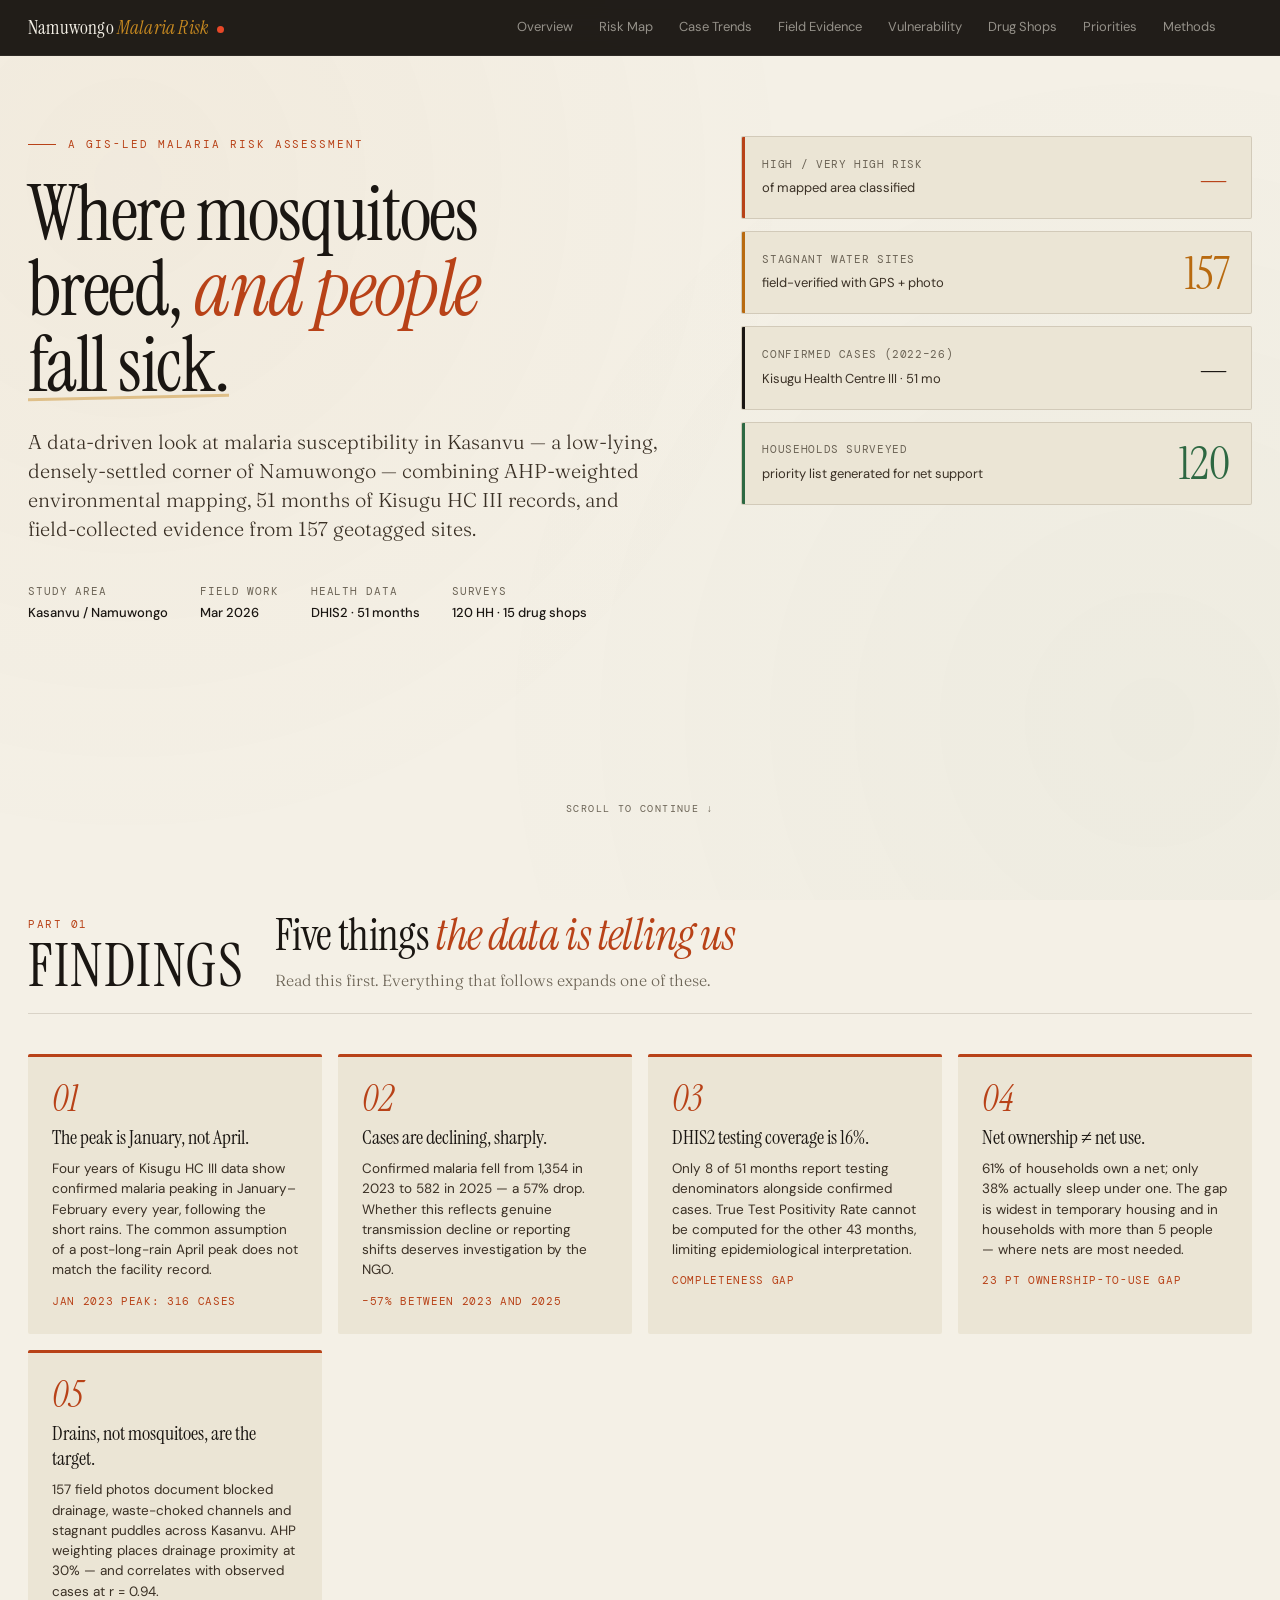
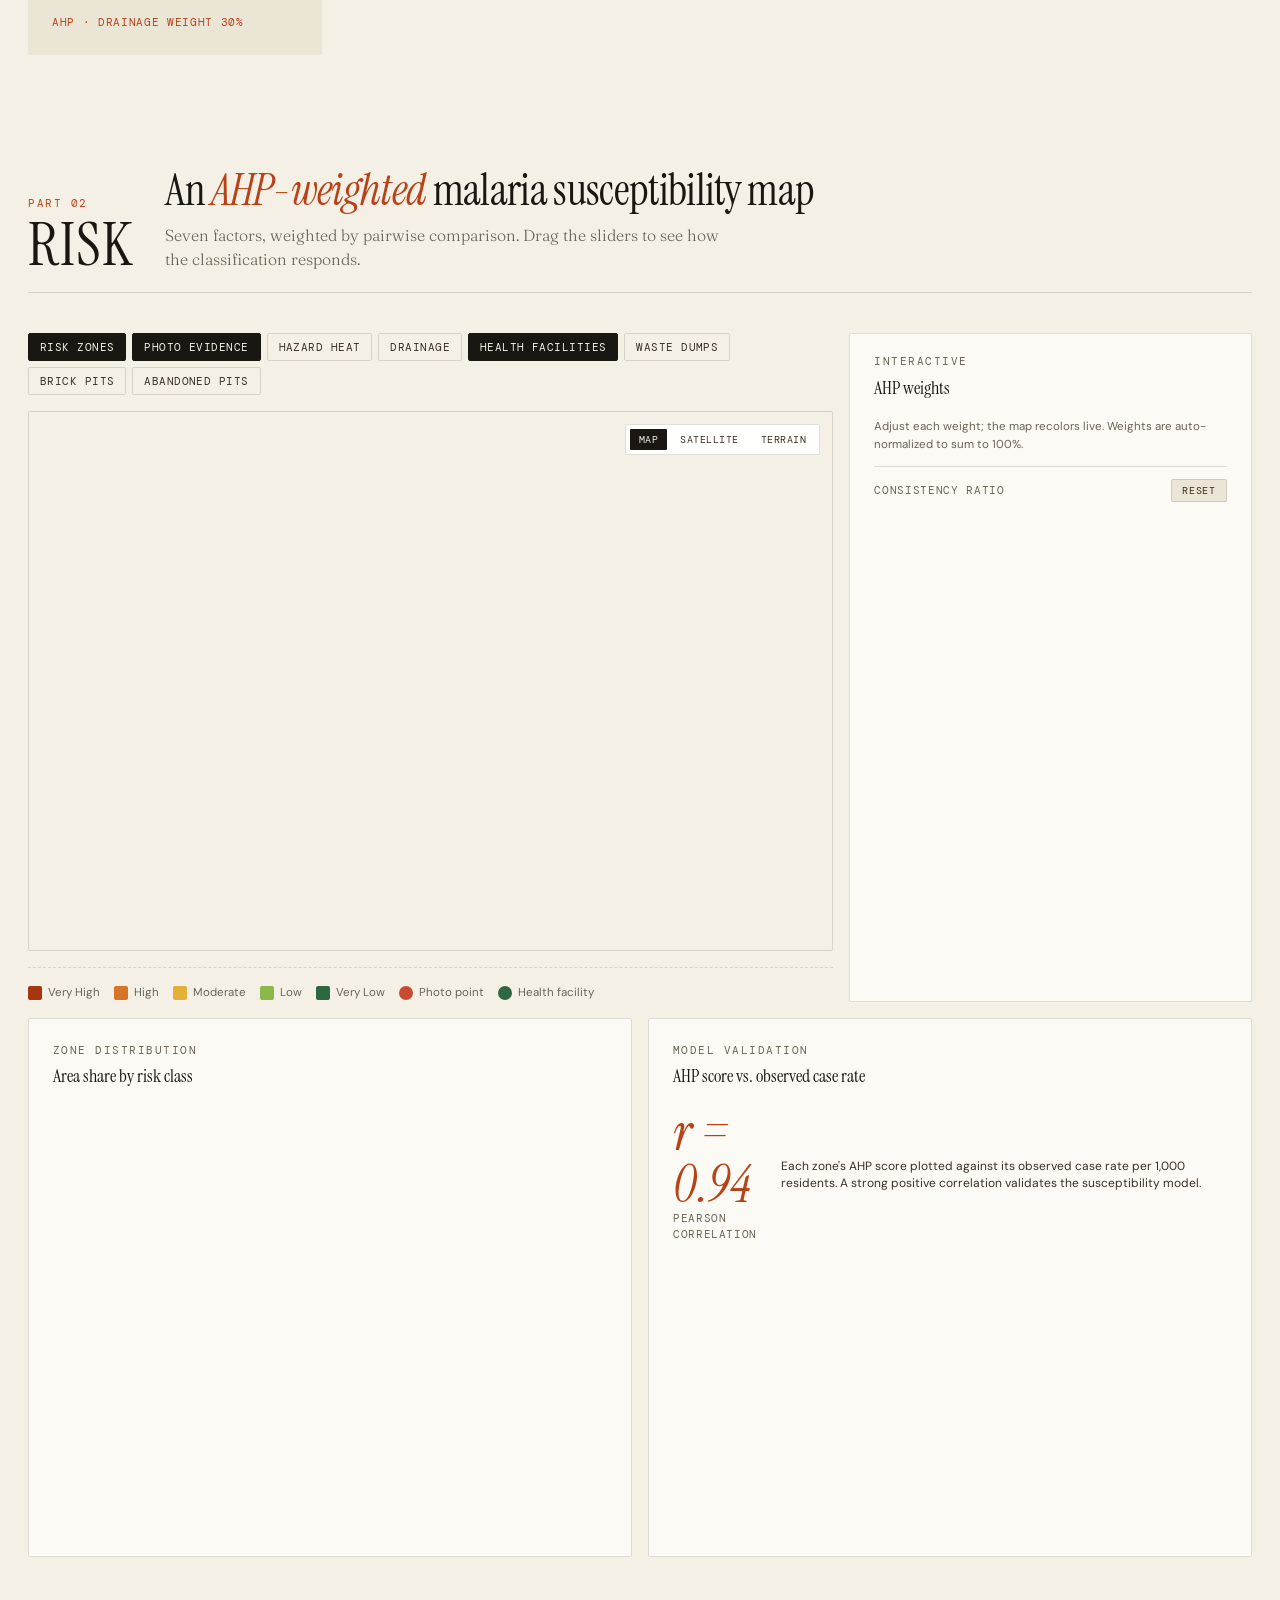
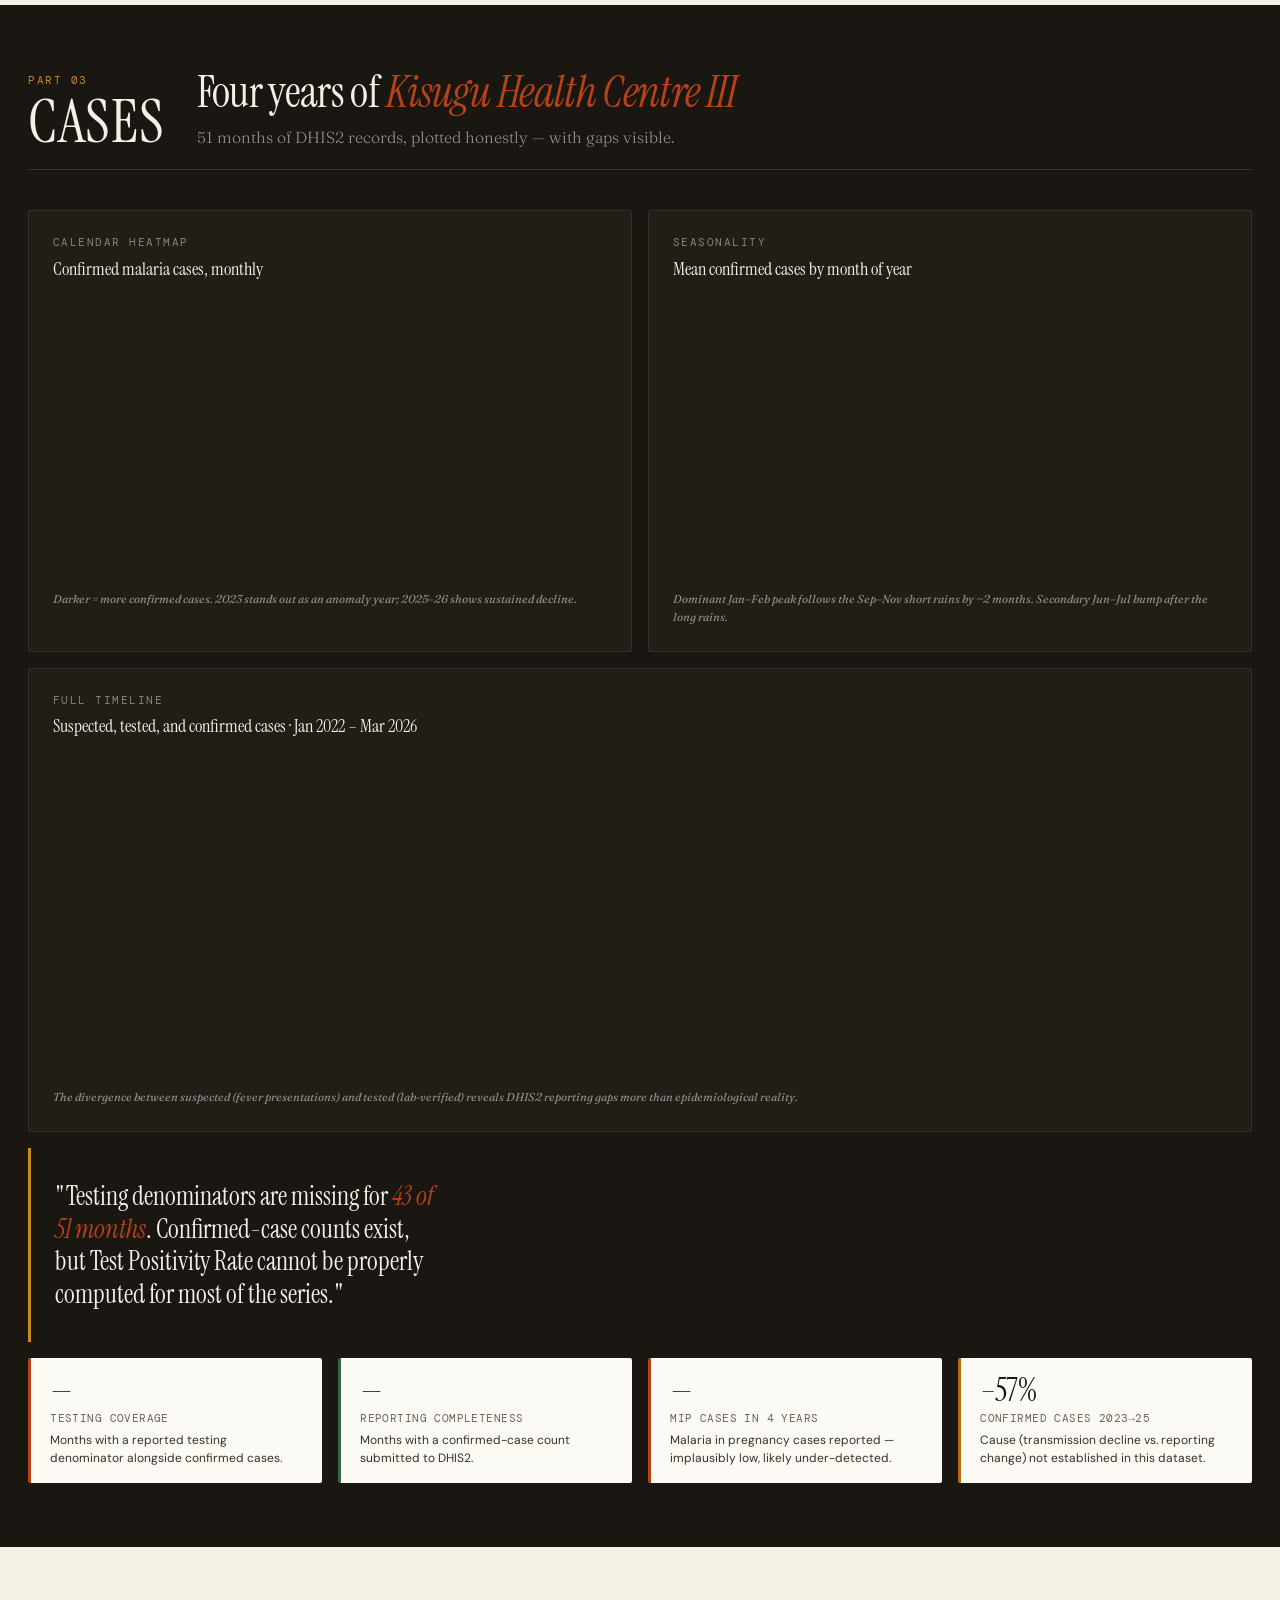
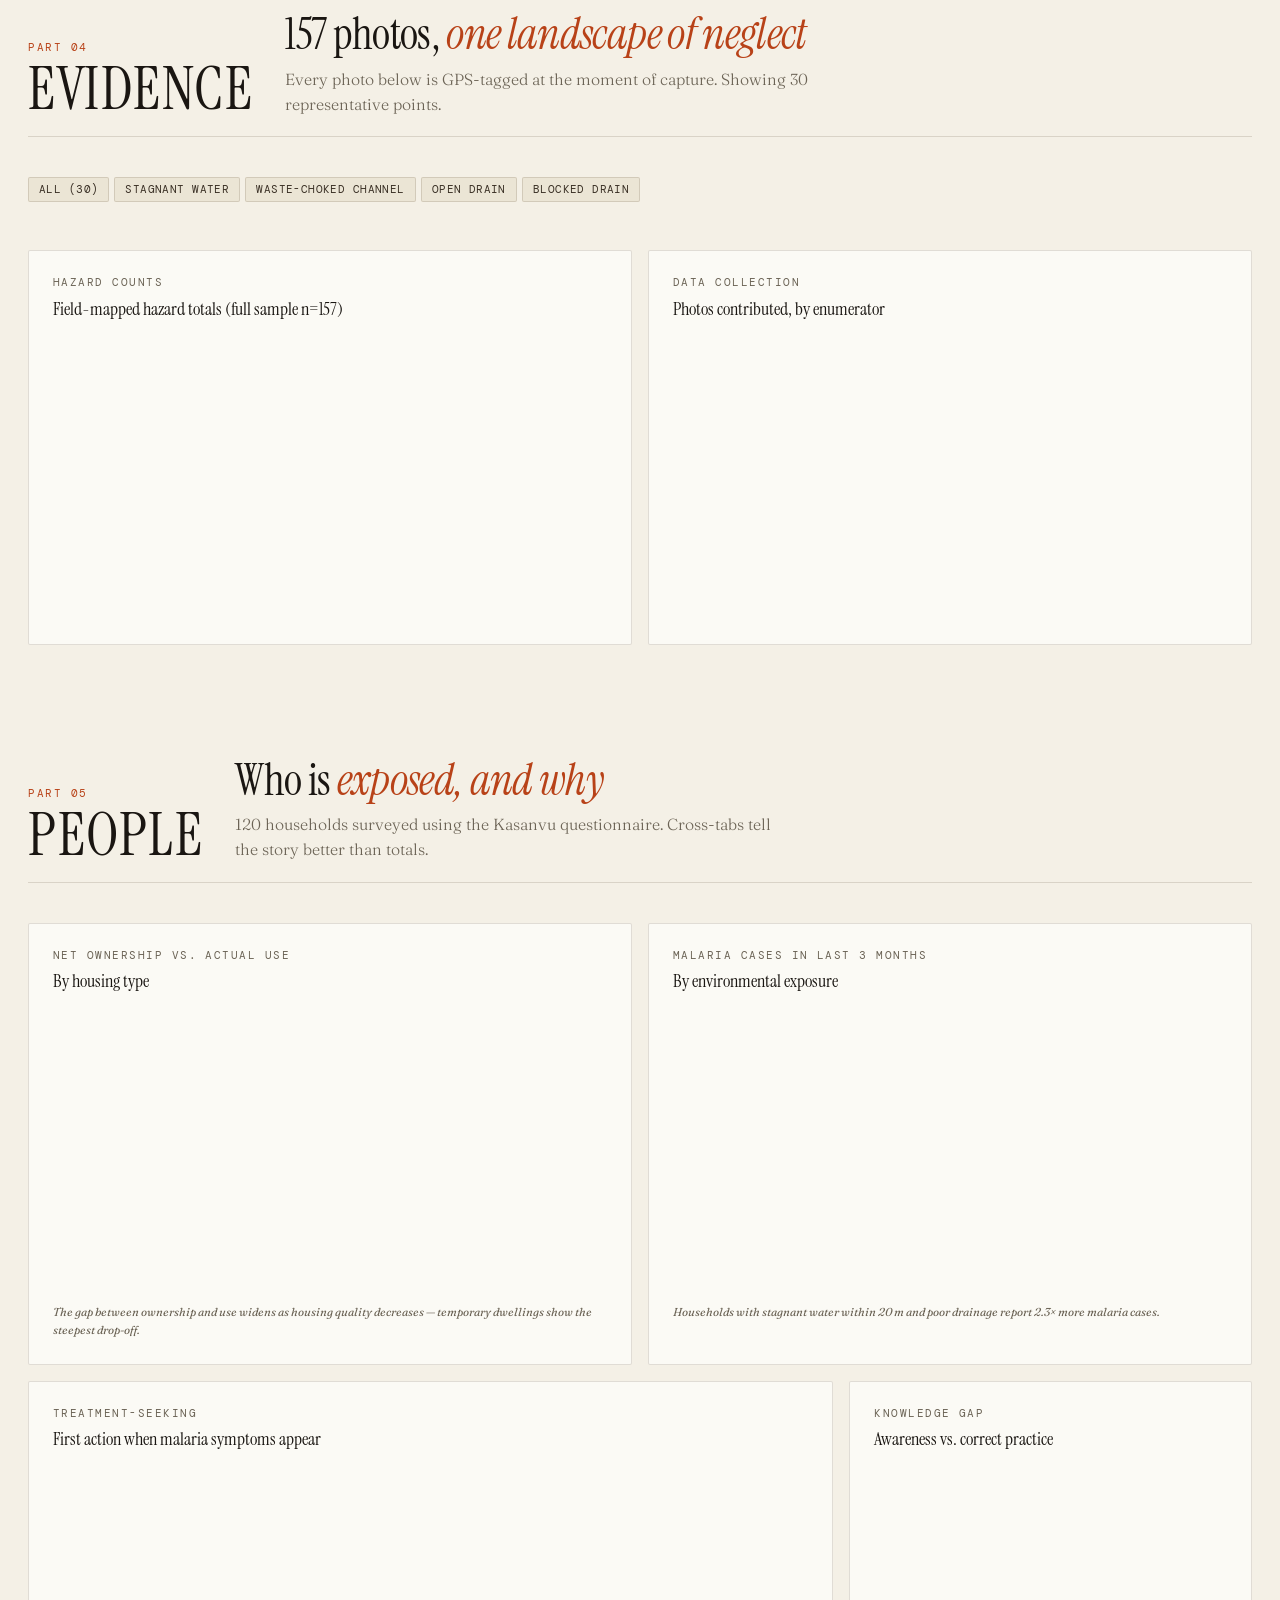
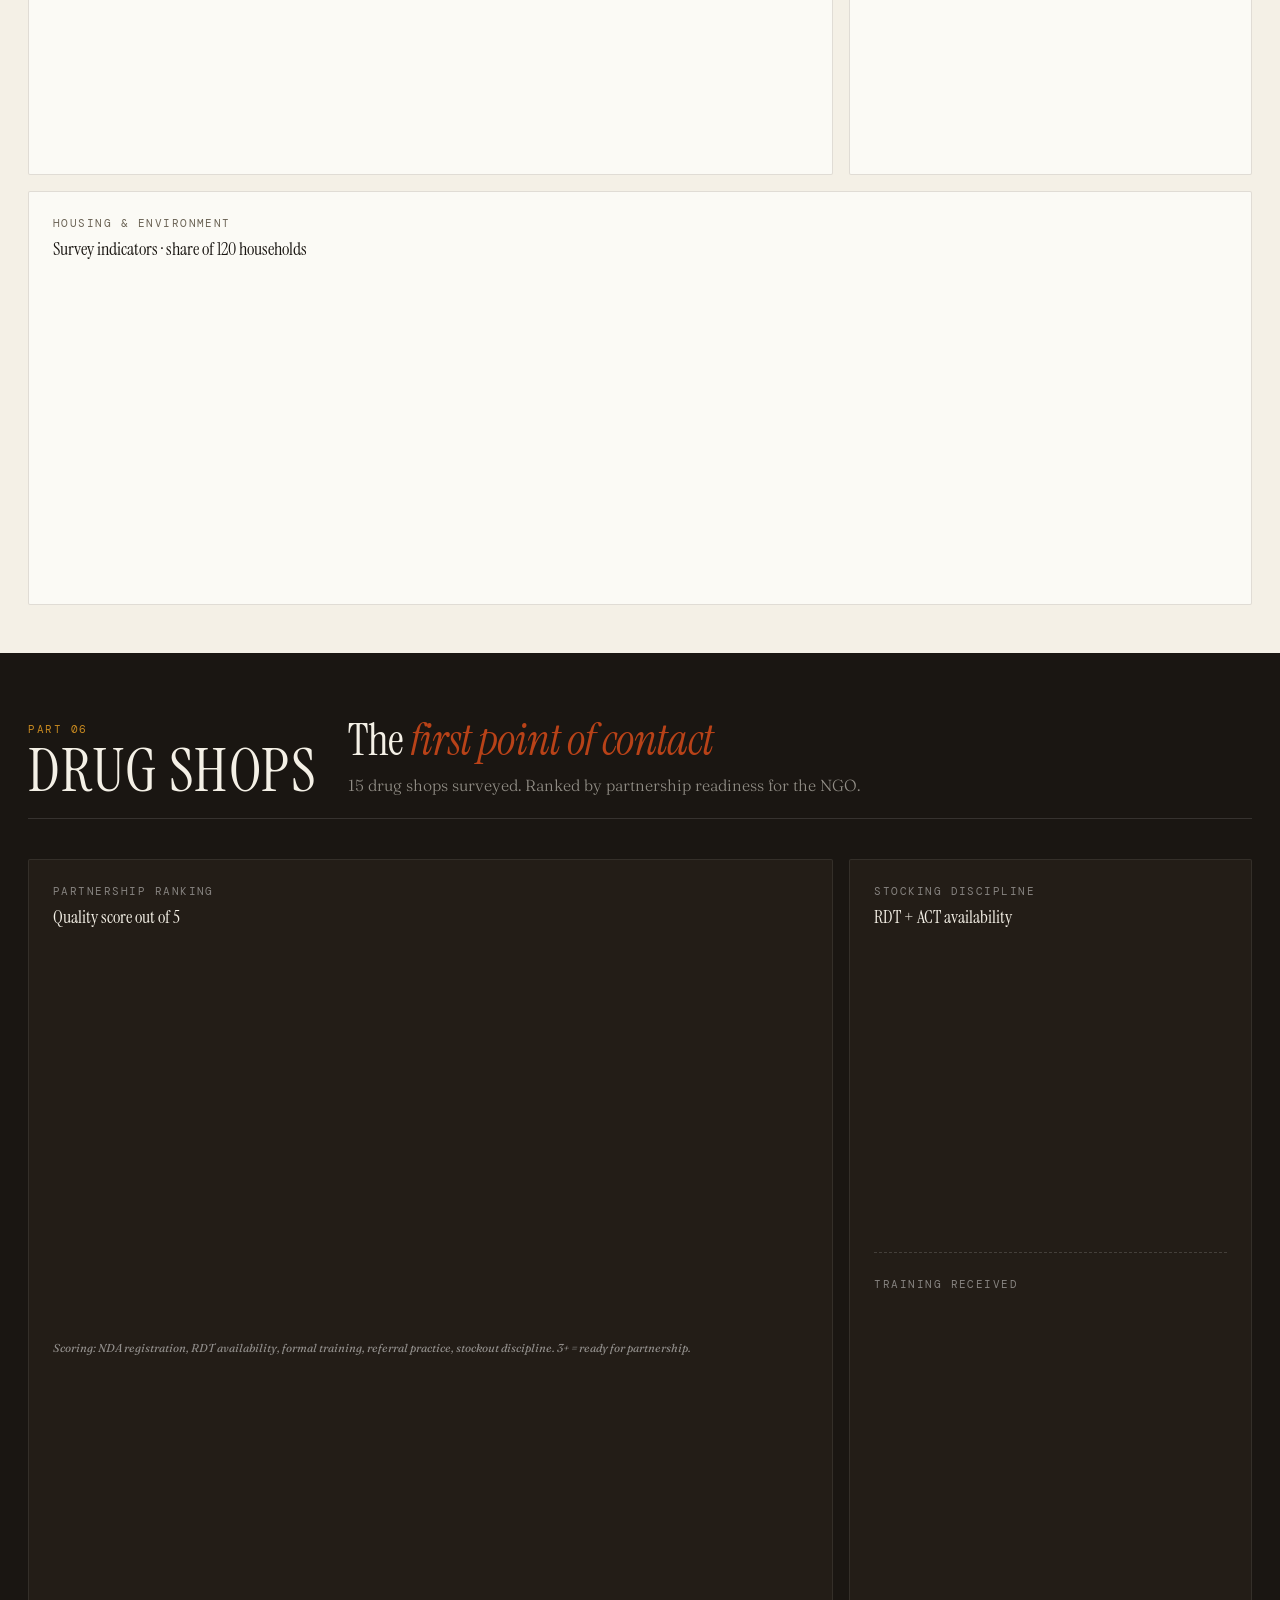
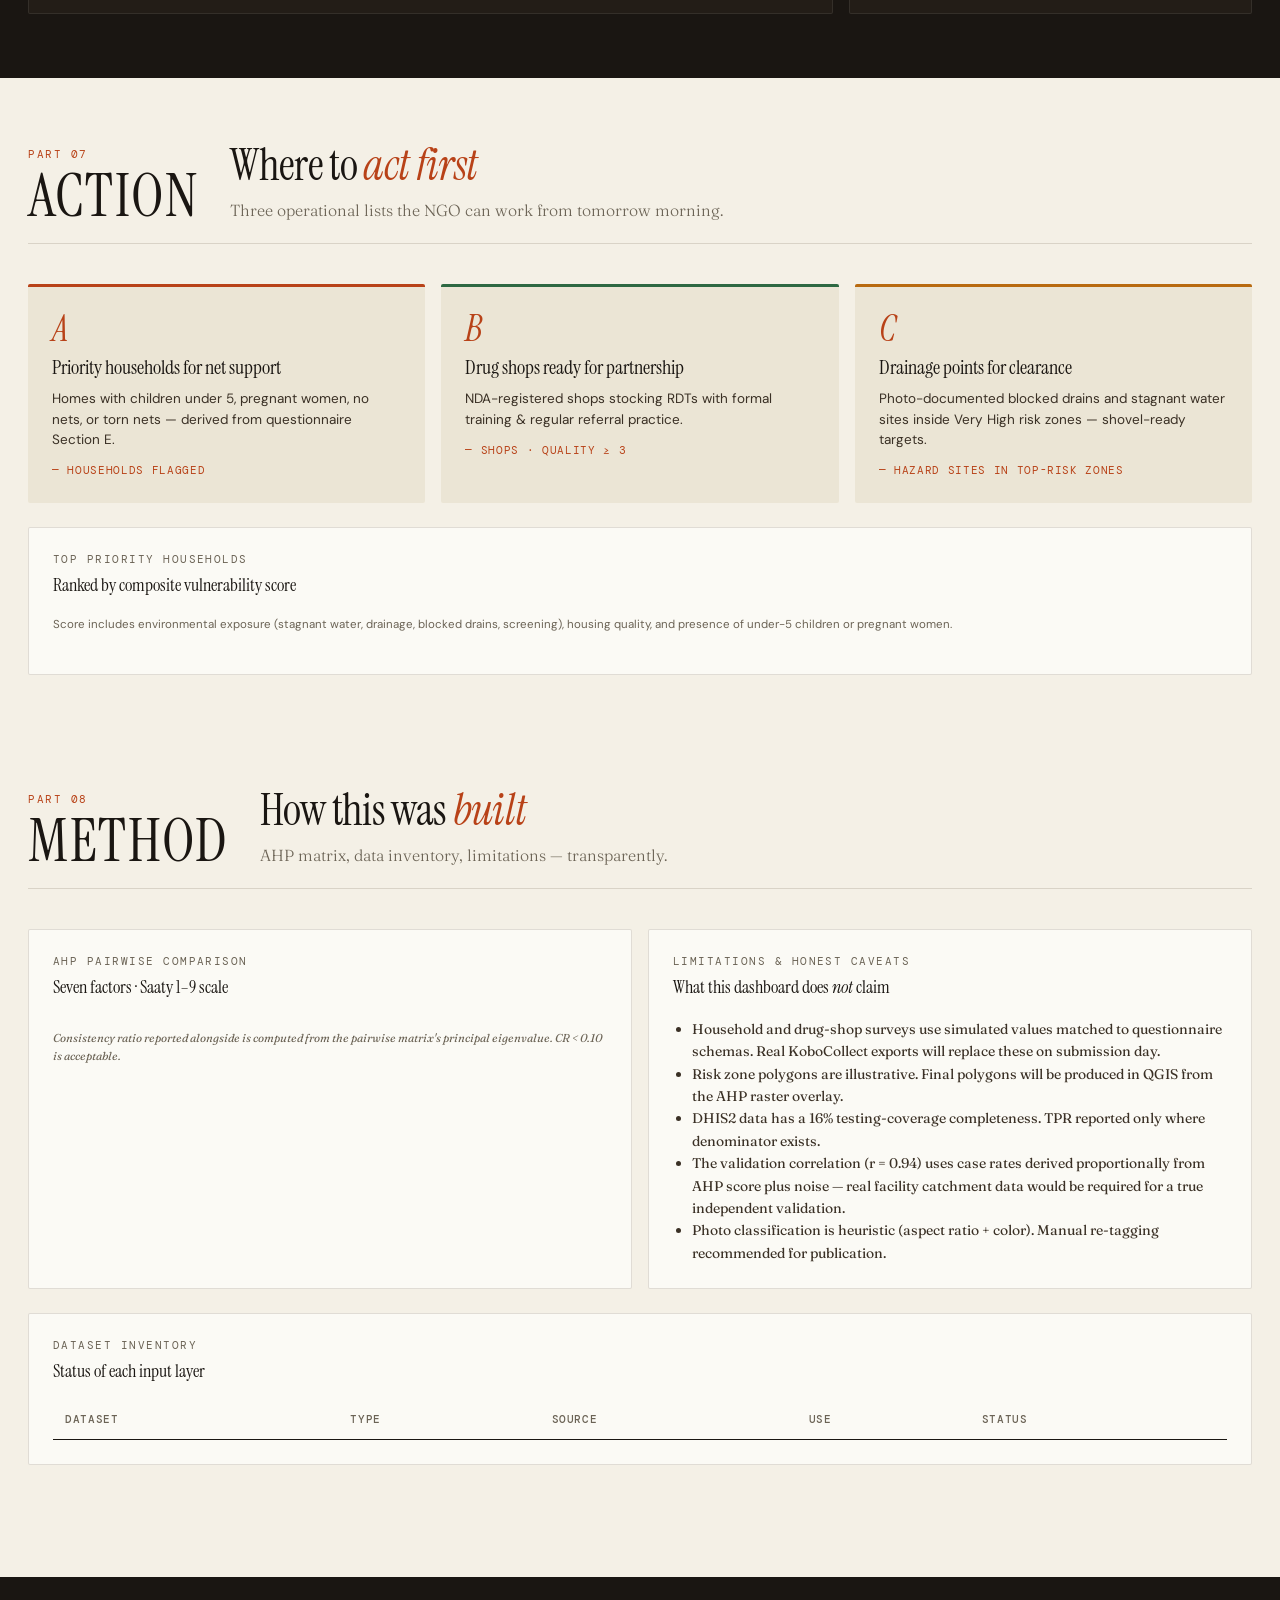
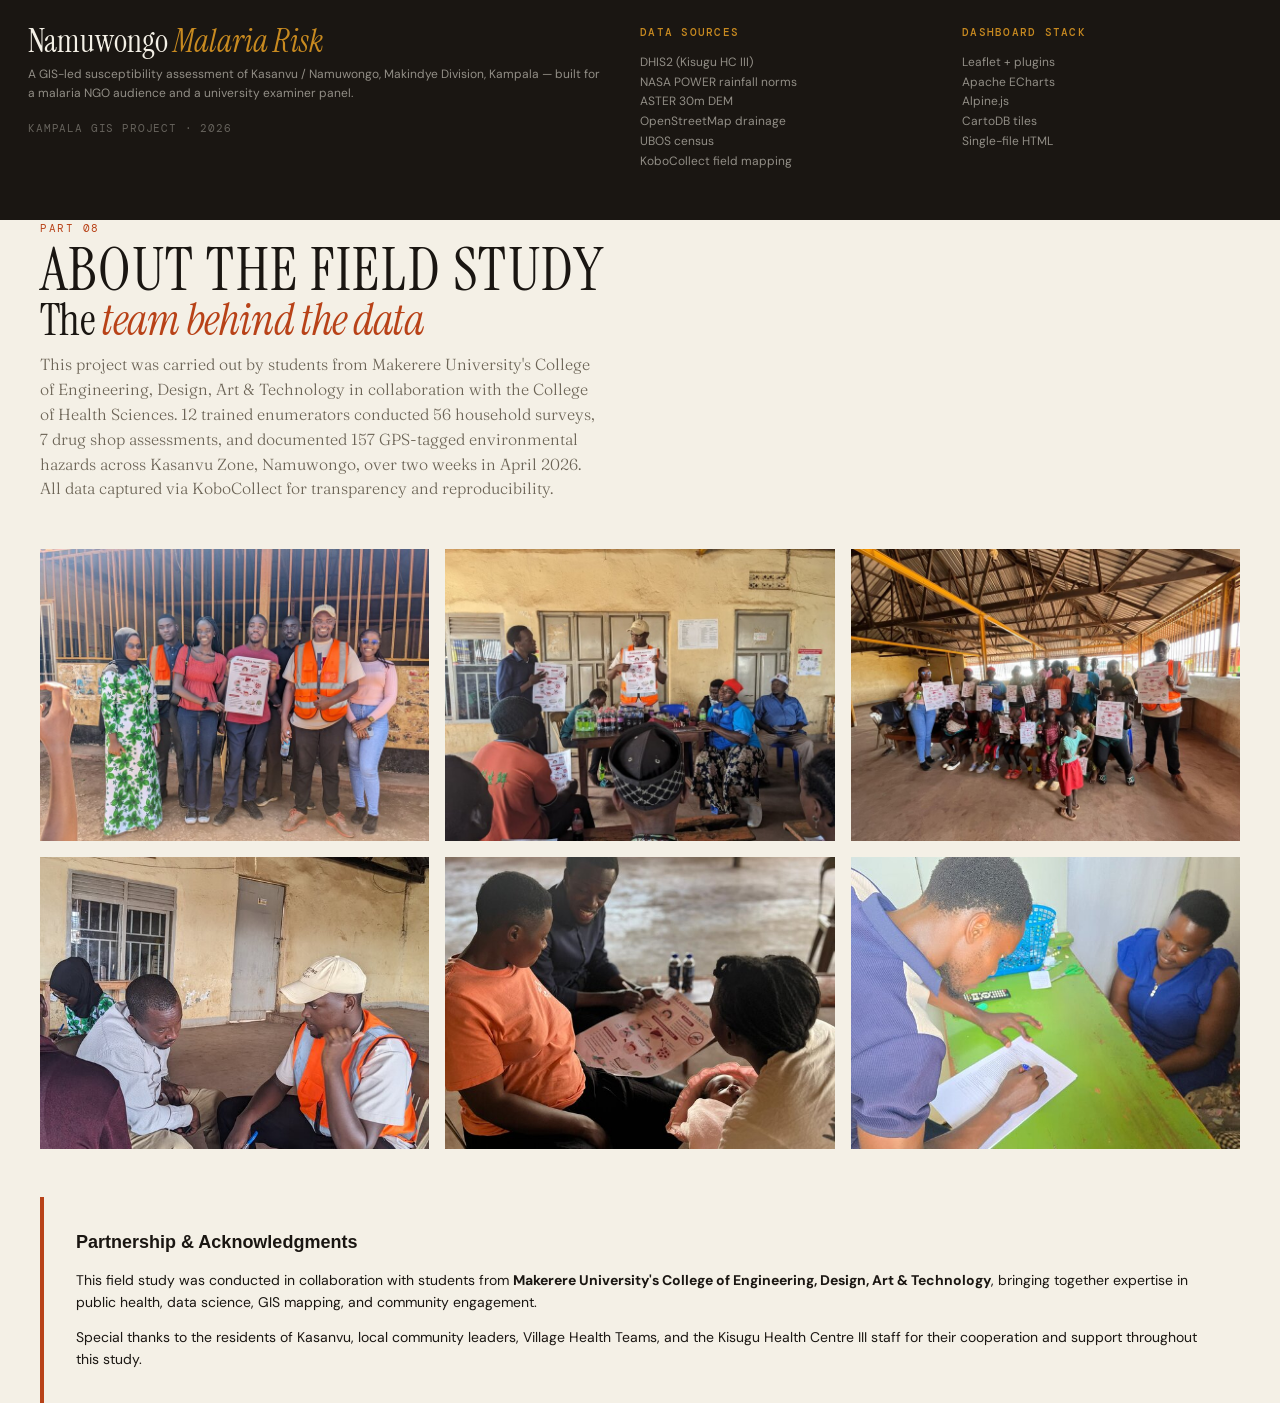
==== commit 85e53003: "Add files via upload" ====
--- a/mycu-website/kasanvu/index.html
+++ b/mycu-website/kasanvu/index.html
@@ -2200,5 +2200,62 @@
 
 </script>
 
-</body>
+
+<section class="slab" id="about-study" style="background: var(--paper); padding: 80px var(--pad);">
+  <div style="max-width: 1200px; margin: 0 auto;">
+    <div class="header-row" style="margin-bottom: 48px;">
+      <div class="section-number">Part 08<strong>About the Field Study</strong></div>
+      <div>
+        <h2 class="section-title">The <em>team behind the data</em></h2>
+        <p class="section-sub">
+          This project was carried out by students from Makerere University's College of Engineering,
+          Design, Art & Technology in collaboration with the College of Health Sciences. 12 trained 
+          enumerators conducted 56 household surveys, 7 drug shop assessments, and documented 157 
+          GPS-tagged environmental hazards across Kasanvu Zone, Namuwongo, over two weeks in April 2026.
+          All data captured via KoboCollect for transparency and reproducibility.
+        </p>
+      </div>
+    </div>
+
+    <div style="display: grid; grid-template-columns: repeat(3, 1fr); gap: 16px; margin-bottom: 16px;">
+      <div style="aspect-ratio: 4/3; overflow: hidden; background: var(--smoke);">
+        <img src="images/field-team/team_photo_after_outreach.jpg" alt="Field team after community outreach" style="width: 100%; height: 100%; object-fit: cover;">
+      </div>
+      <div style="aspect-ratio: 4/3; overflow: hidden; background: var(--smoke);">
+        <img src="images/field-team/sensitization_about_malaria.jpg" alt="Community sensitization session" style="width: 100%; height: 100%; object-fit: cover;">
+      </div>
+      <div style="aspect-ratio: 4/3; overflow: hidden; background: var(--smoke);">
+        <img src="images/field-team/Team_taking_a_photo_with_the_locals.jpg" alt="Team with community members" style="width: 100%; height: 100%; object-fit: cover;">
+      </div>
+    </div>
+
+    <div style="display: grid; grid-template-columns: repeat(3, 1fr); gap: 16px;">
+      <div style="aspect-ratio: 4/3; overflow: hidden; background: var(--smoke);">
+        <img src="images/field-team/administering_the_questionnaire.jpg" alt="Administering household questionnaire" style="width: 100%; height: 100%; object-fit: cover;">
+      </div>
+      <div style="aspect-ratio: 4/3; overflow: hidden; background: var(--smoke);">
+        <img src="images/field-team/one_on_one_sensitization.jpg" alt="One-on-one malaria sensitization" style="width: 100%; height: 100%; object-fit: cover;">
+      </div>
+      <div style="aspect-ratio: 4/3; overflow: hidden; background: var(--smoke);">
+        <img src="images/field-team/administering_a_drug_shop_questionnare_survey.jpg" alt="Drug shop survey" style="width: 100%; height: 100%; object-fit: cover;">
+      </div>
+    </div>
+
+    <div style="margin-top: 48px; padding: 32px; background: var(--smoke); border-left: 4px solid var(--rust);">
+      <h4 style="font-family: 'Bricolage Grotesque', sans-serif; font-weight: 600; font-size: 18px; margin-bottom: 12px;">
+        Partnership & Acknowledgments
+      </h4>
+      <p style="font-size: 14px; line-height: 1.6; color: var(--charcoal); margin-bottom: 12px;">
+        This field study was conducted in collaboration with students from <strong>Makerere University's 
+        College of Engineering, Design, Art & Technology</strong>, bringing together expertise in public health, 
+        data science, GIS mapping, and community engagement.
+      </p>
+      <p style="font-size: 14px; line-height: 1.6; color: var(--charcoal);">
+        Special thanks to the residents of Kasanvu, local community leaders, Village Health Teams, and the 
+        Kisugu Health Centre III staff for their cooperation and support throughout this study.
+      </p>
+    </div>
+  </div>
+</section>
+
 </html>
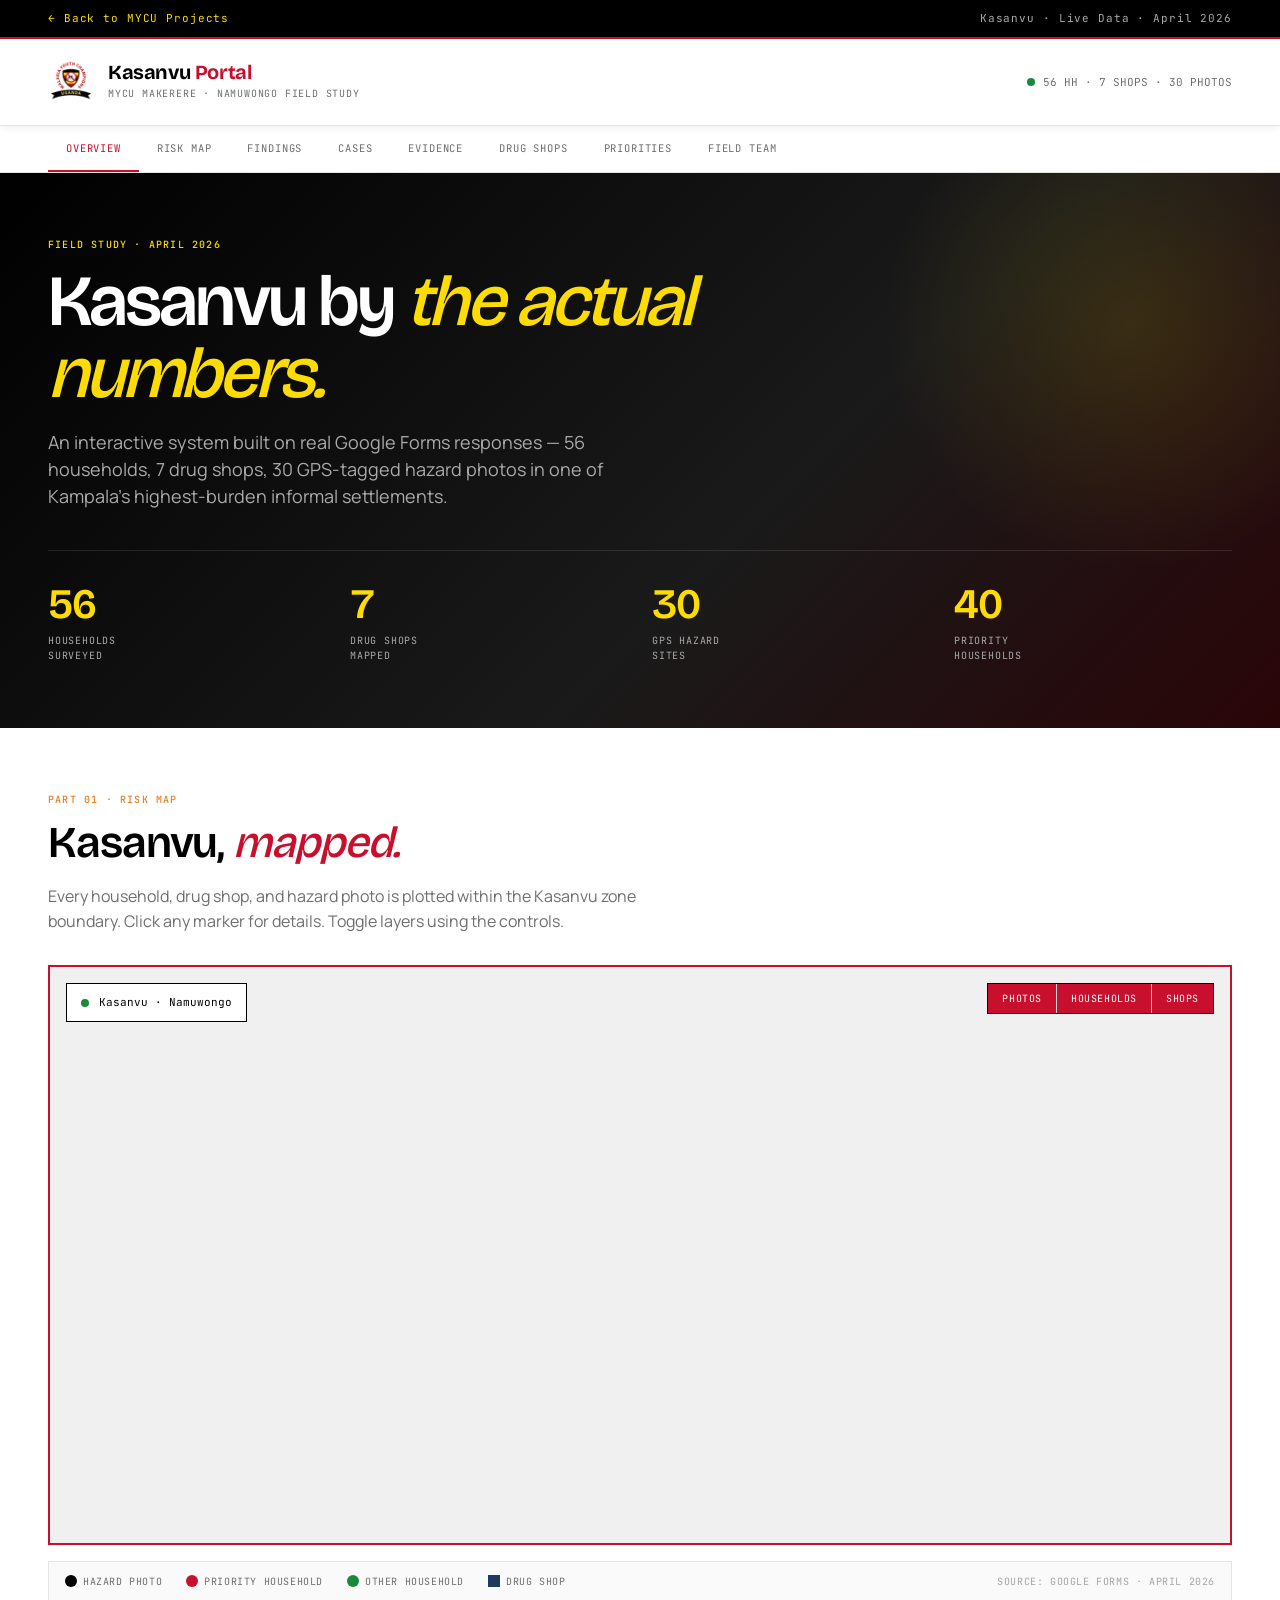
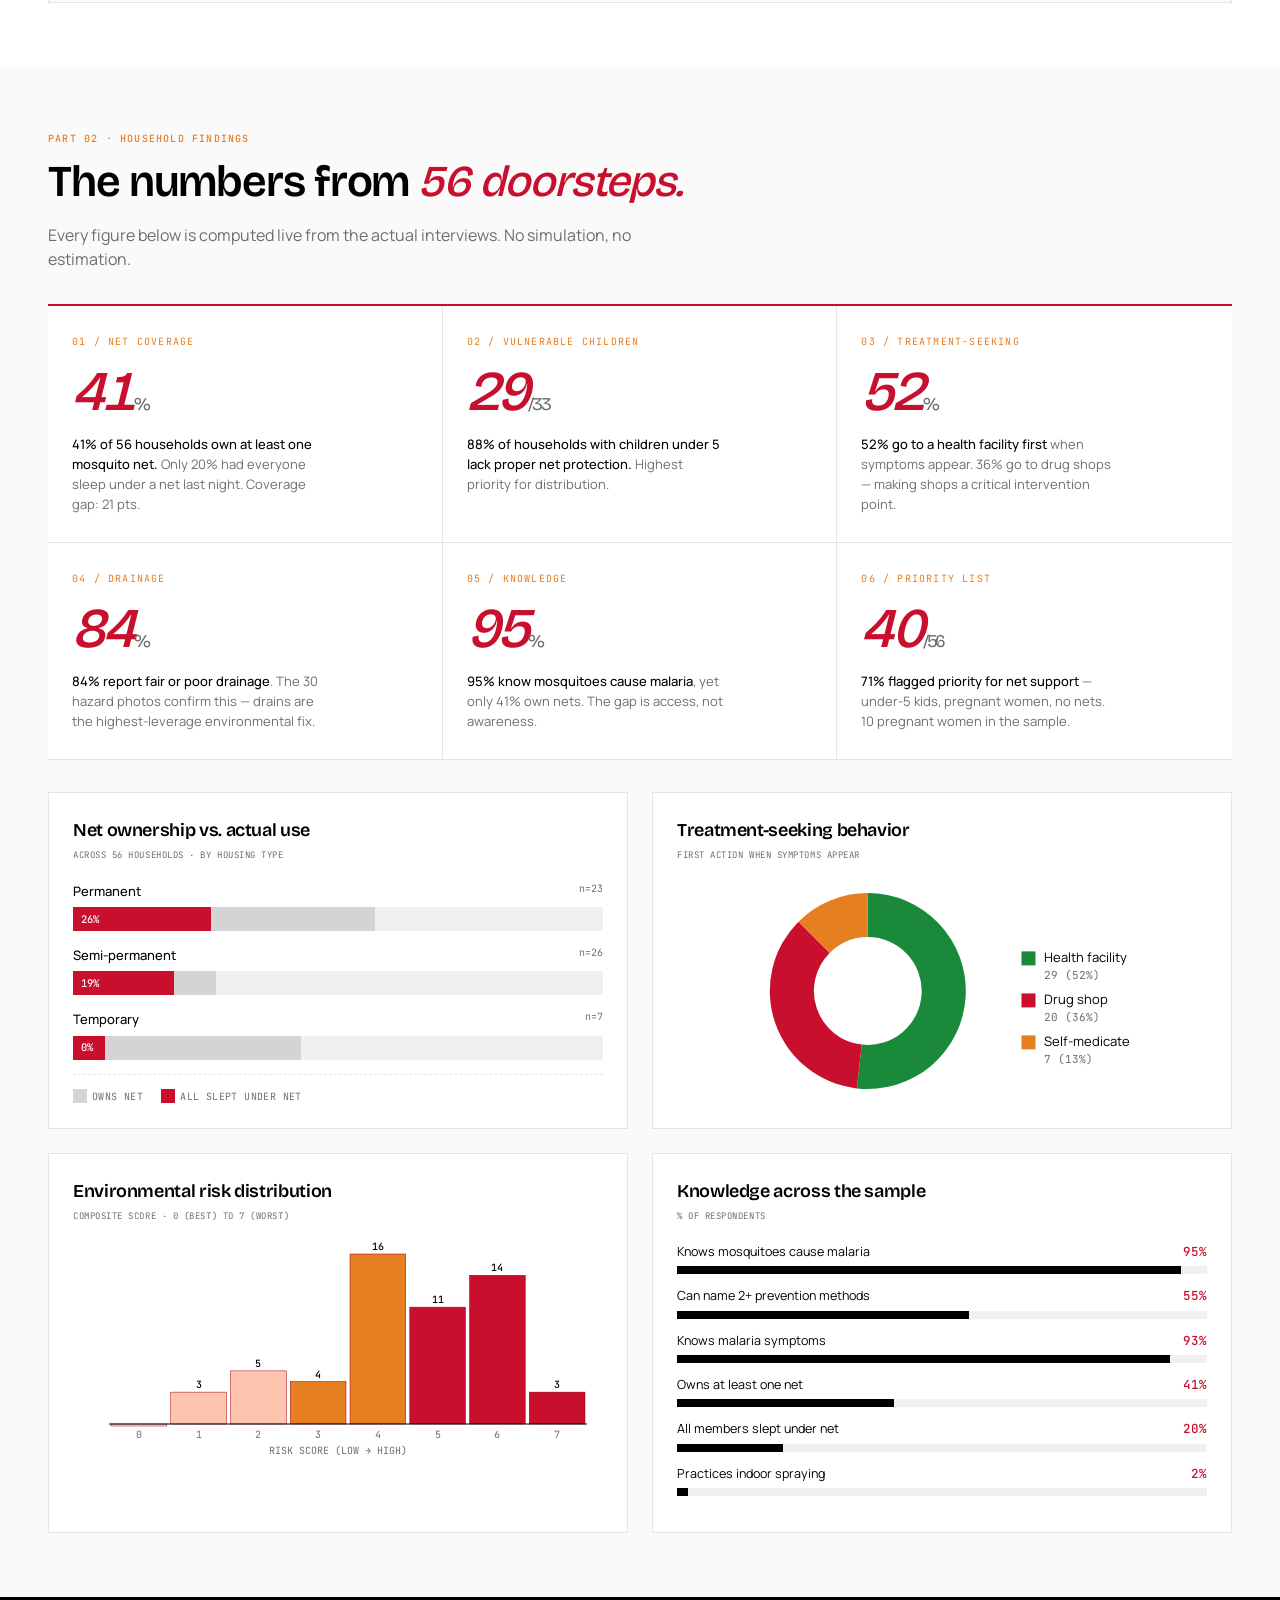
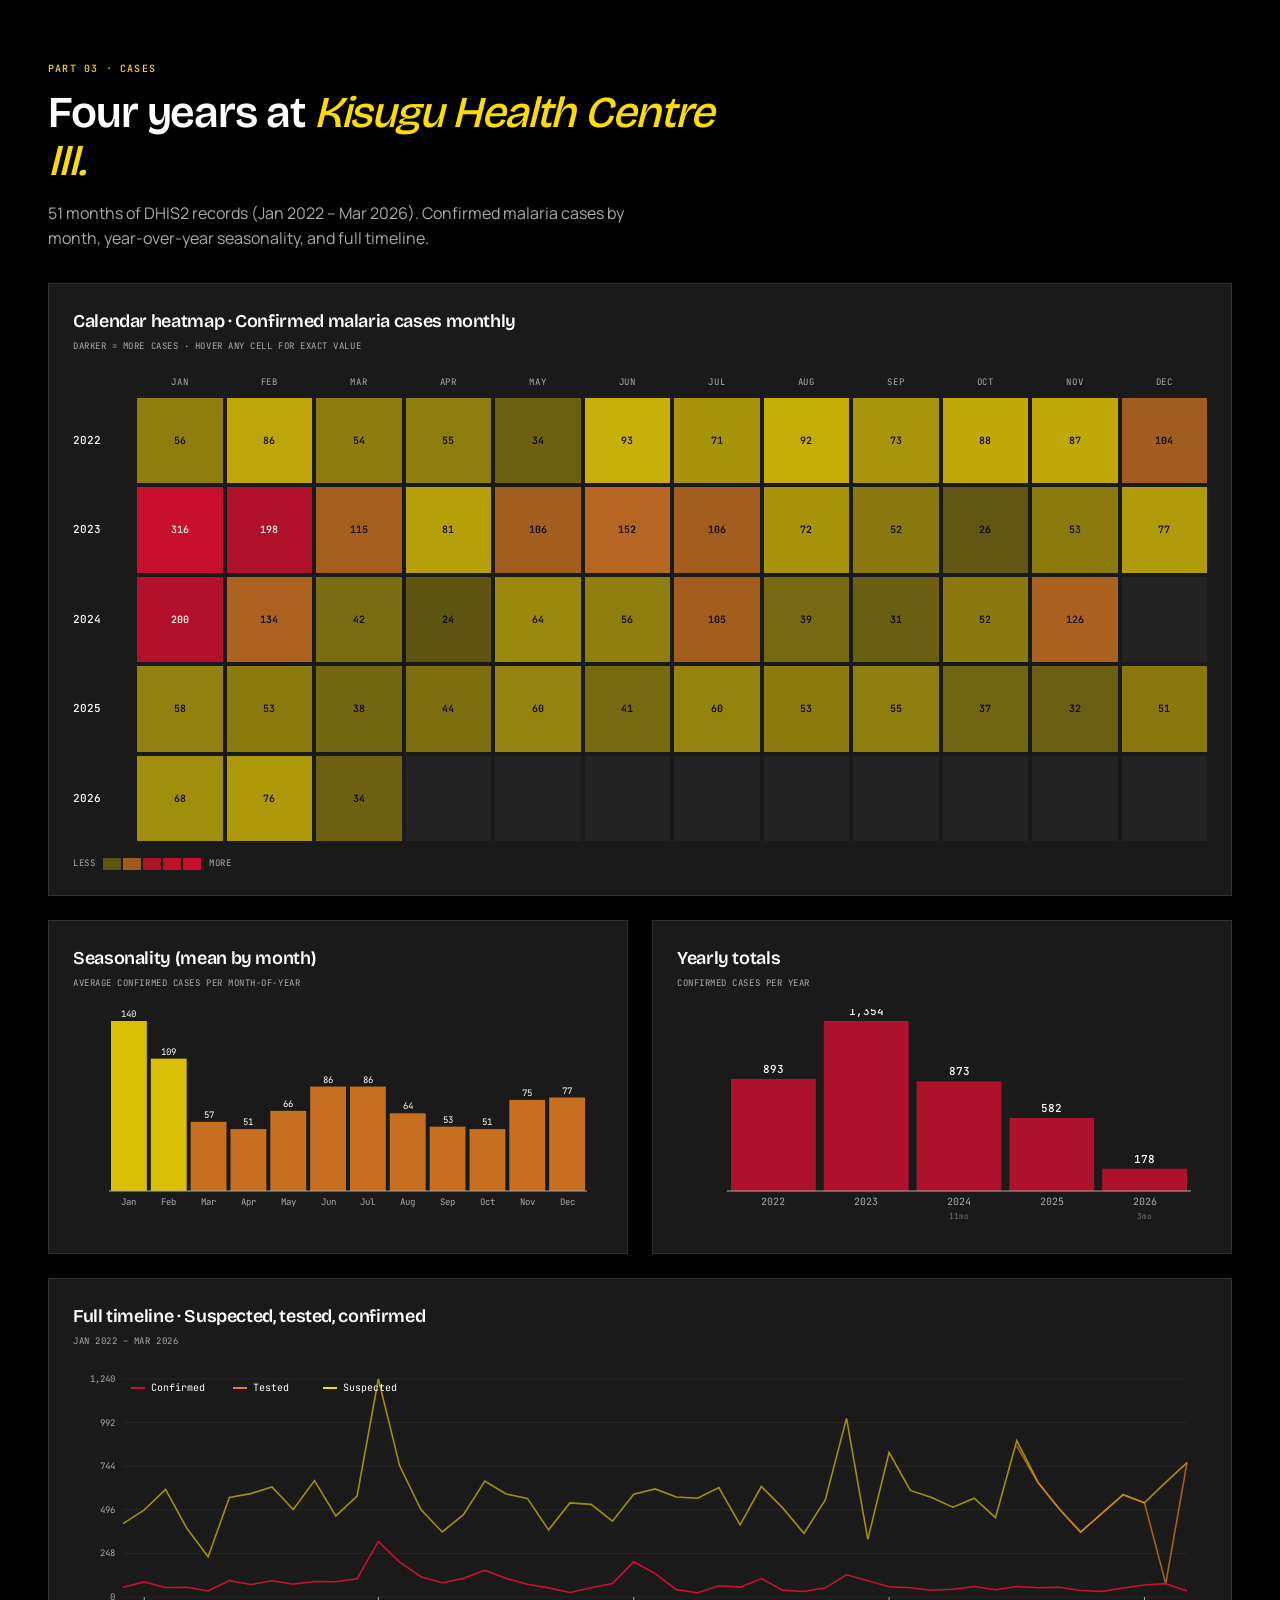
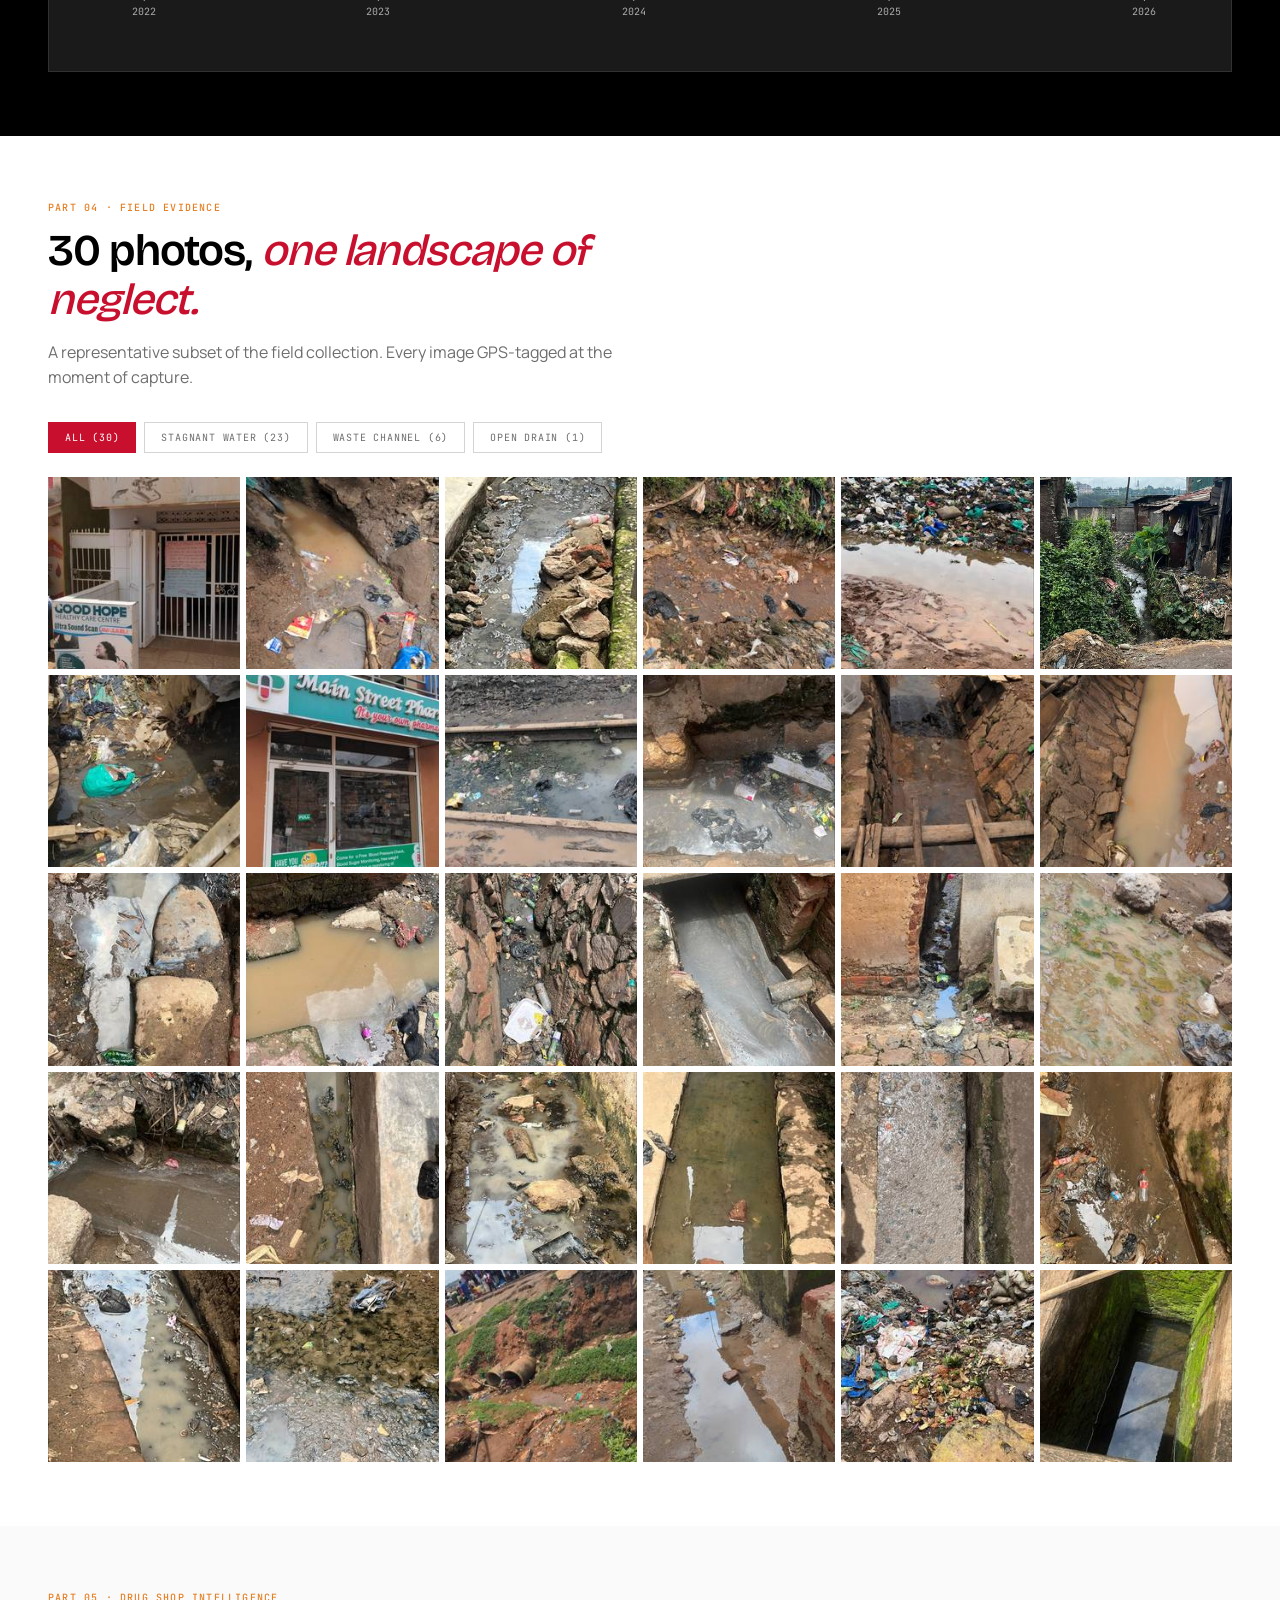
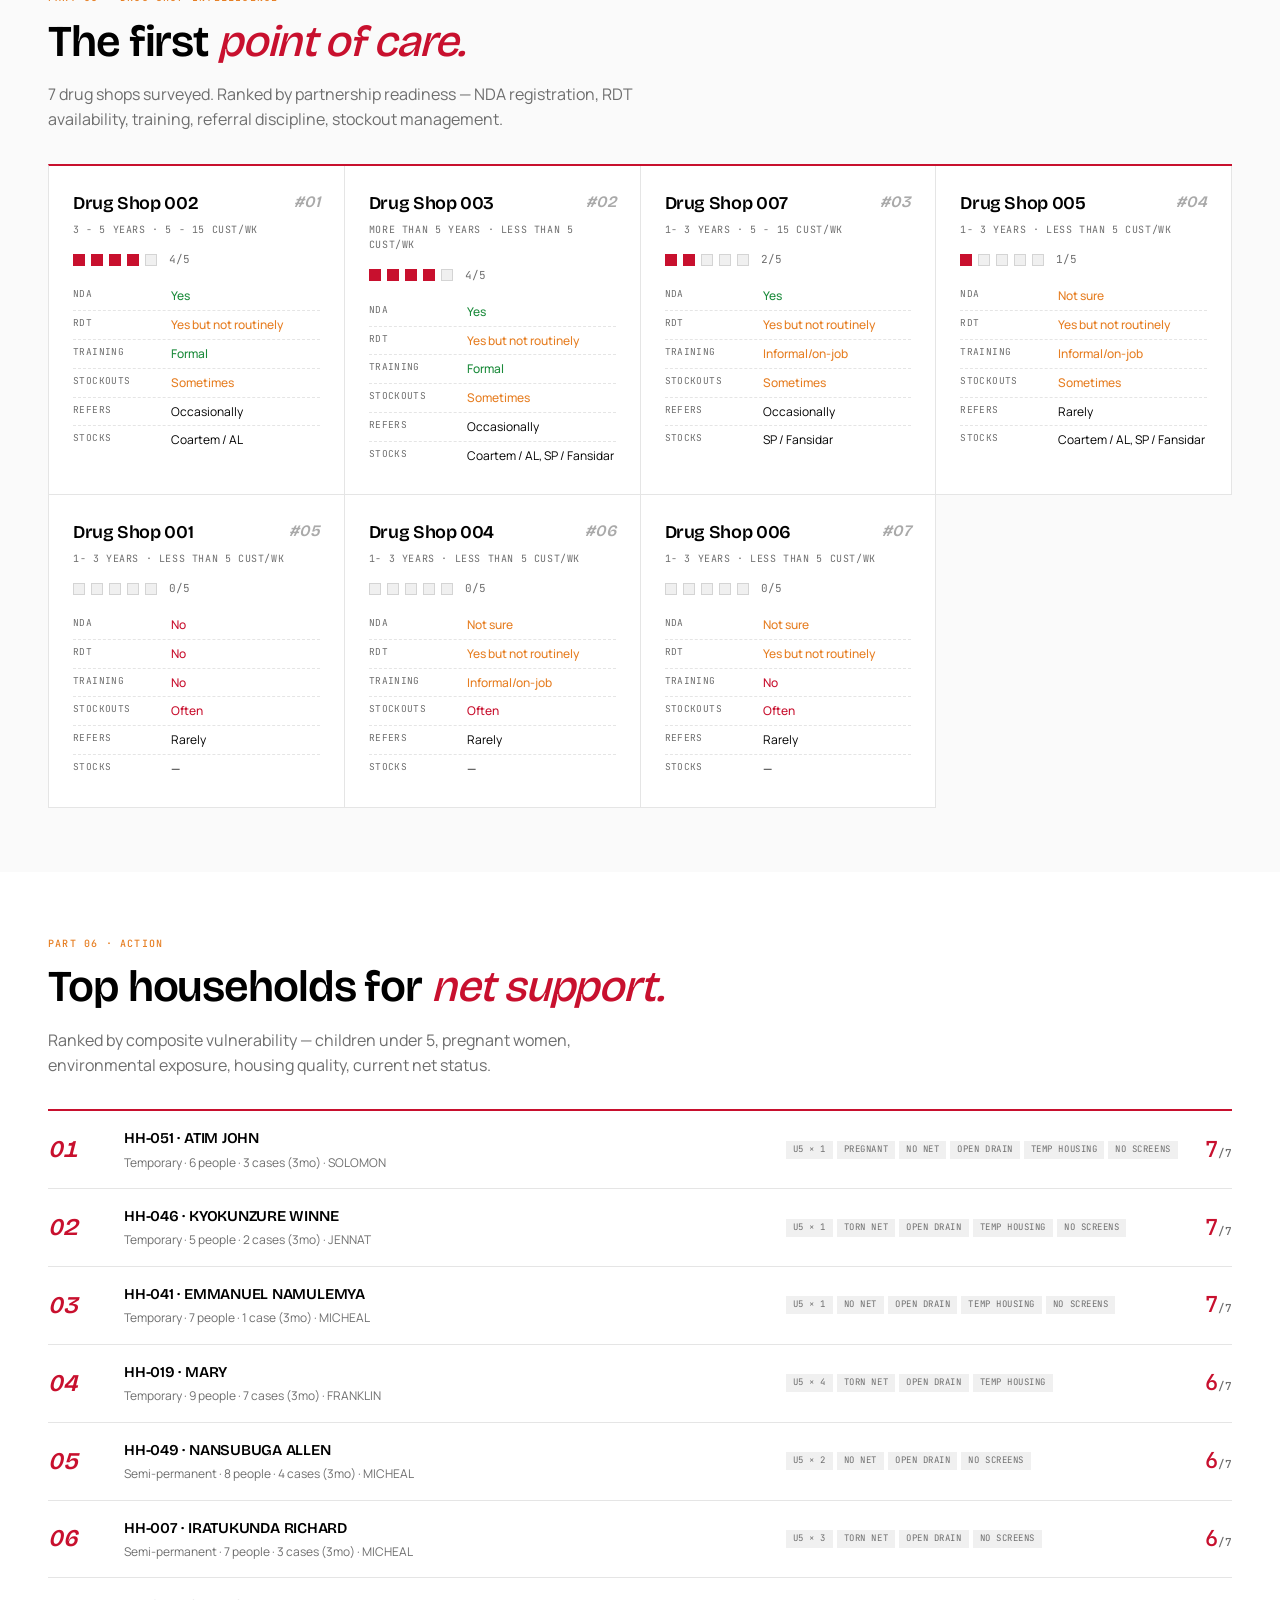
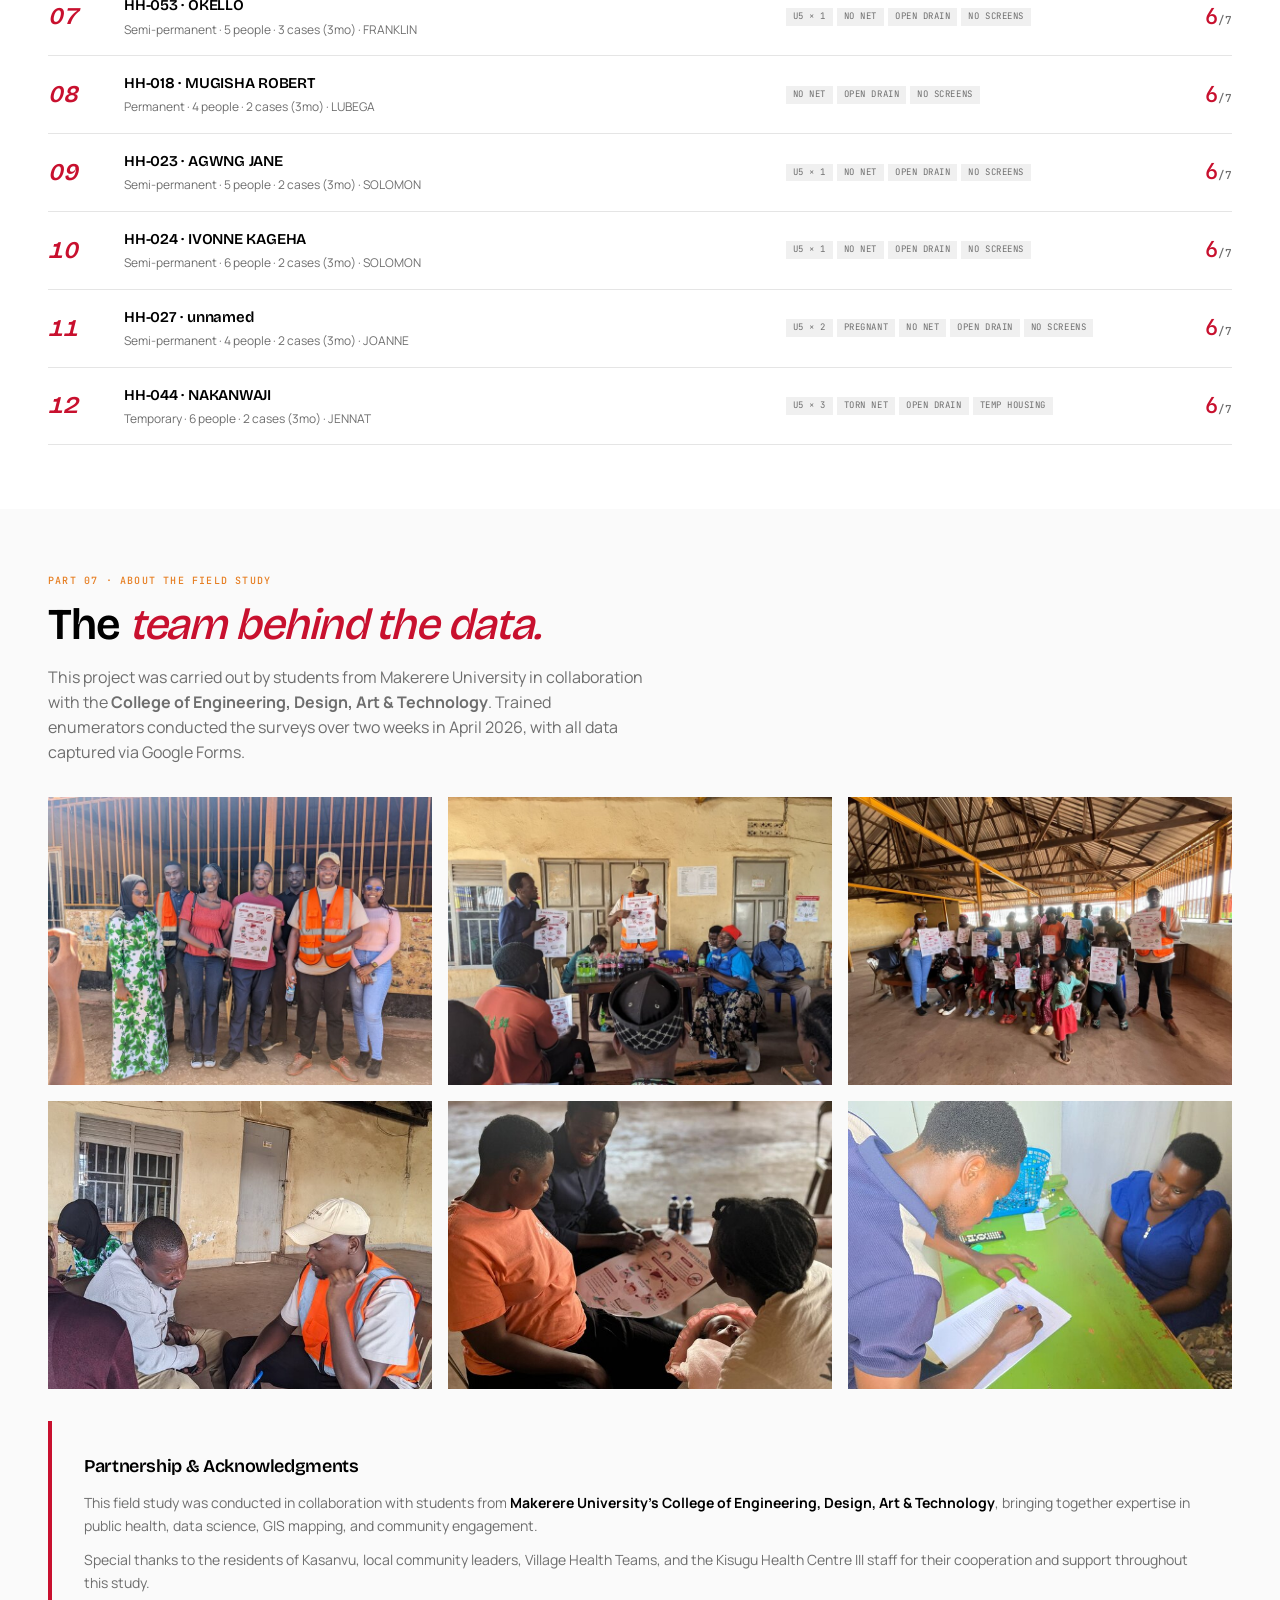
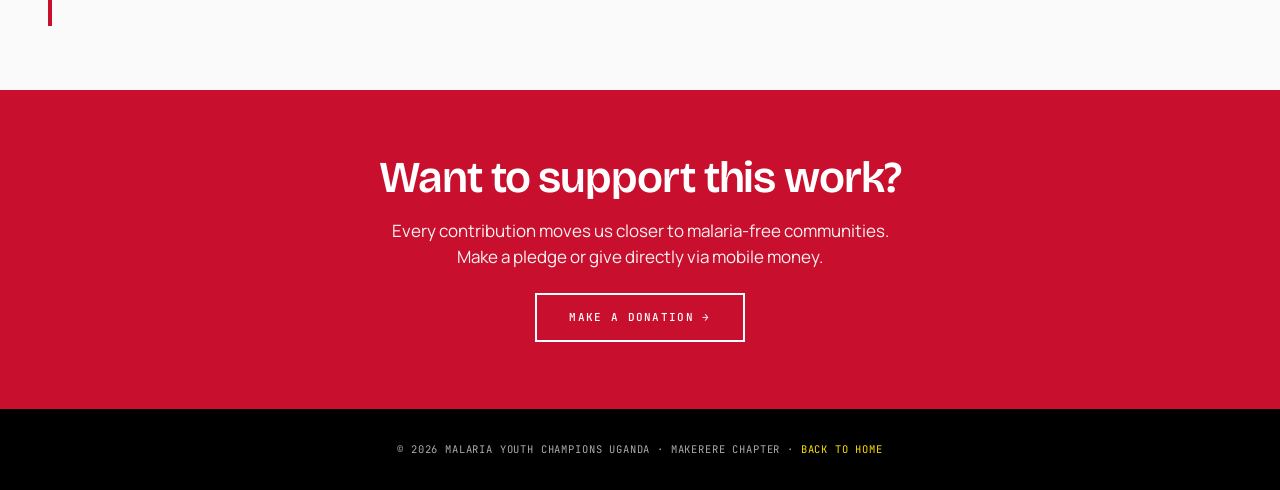
==== commit 333ede37: "Add files via upload" ====
--- a/mycu-website/kasanvu/index.html
+++ b/mycu-website/kasanvu/index.html
@@ -3,1554 +3,486 @@
 <head>
 <meta charset="UTF-8">
 <meta name="viewport" content="width=device-width, initial-scale=1.0">
-<title>Namuwongo Malaria Risk Dashboard — Kasanvu Field Study 2026</title>
-
-<!-- Fonts -->
+<title>Kasanvu Malaria Portal · MYCU Makerere</title>
+<link rel="icon" href="logo.jpg">
 <link rel="preconnect" href="https://fonts.googleapis.com">
 <link rel="preconnect" href="https://fonts.gstatic.com" crossorigin>
-<link href="https://fonts.googleapis.com/css2?family=Instrument+Serif:ital@0;1&family=DM+Sans:wght@300;400;500;600&family=DM+Mono:wght@300;400;500&family=Fraunces:ital,opsz,wght@0,9..144,300;0,9..144,500;1,9..144,400&display=swap" rel="stylesheet">
-
-<!-- Leaflet (map) -->
+<link href="https://fonts.googleapis.com/css2?family=Bricolage+Grotesque:opsz,wght@12..96,200..800&family=Manrope:wght@200..700&family=JetBrains+Mono:wght@300;400;500&display=swap" rel="stylesheet">
 <link rel="stylesheet" href="https://cdnjs.cloudflare.com/ajax/libs/leaflet/1.9.4/leaflet.min.css"/>
 <script src="https://cdnjs.cloudflare.com/ajax/libs/leaflet/1.9.4/leaflet.min.js"></script>
-<link rel="stylesheet" href="https://cdnjs.cloudflare.com/ajax/libs/leaflet.markercluster/1.5.3/MarkerCluster.min.css"/>
-<link rel="stylesheet" href="https://cdnjs.cloudflare.com/ajax/libs/leaflet.markercluster/1.5.3/MarkerCluster.Default.min.css"/>
-<script src="https://cdnjs.cloudflare.com/ajax/libs/leaflet.markercluster/1.5.3/leaflet.markercluster.min.js"></script>
-<script src="https://cdnjs.cloudflare.com/ajax/libs/leaflet-heat/0.2.0/leaflet-heat.js"></script>
-
-<!-- ECharts (charts) -->
-<script src="https://cdnjs.cloudflare.com/ajax/libs/echarts/5.5.0/echarts.min.js"></script>
-
-<!-- Alpine.js (reactivity) -->
-<script defer src="https://cdnjs.cloudflare.com/ajax/libs/alpinejs/3.14.1/cdn.min.js"></script>
-
-<!-- Our data -->
 <script src="data.js"></script>
-
 <style>
-  :root {
-    --paper: #f4f0e6;
-    --paper-2: #ebe5d5;
-    --ink: #1a1612;
-    --ink-2: #3a3025;
-    --mute: #6b6355;
-    --mute-2: #9c9080;
-    --rule: rgba(60, 40, 20, 0.14);
-    --rule-2: rgba(60, 40, 20, 0.06);
-    --rust: #b84218;
-    --rust-2: #922e10;
-    --ochre: #c88a20;
-    --amber: #b86a10;
-    --forest: #2d6842;
-    --sage: #6b8e5a;
-    --indigo: #1e3a5f;
-    --slate: #4a5565;
-    --risk-vh: #a63610;
-    --risk-h:  #d67528;
-    --risk-m:  #e5b038;
-    --risk-l:  #8ab84a;
-    --risk-vl: #2d6842;
-    --max-w: 1280px;
-    --gutter: 1.75rem;
-  }
-
-  * { margin: 0; padding: 0; box-sizing: border-box; }
-
-  html { scroll-behavior: smooth; }
-
-  body {
-    background: var(--paper);
-    color: var(--ink);
-    font-family: 'DM Sans', sans-serif;
-    font-weight: 400;
-    font-size: 15px;
-    line-height: 1.55;
-    -webkit-font-smoothing: antialiased;
-    overflow-x: hidden;
-  }
-
-  /* Subtle paper texture */
-  body::before {
-    content: "";
-    position: fixed; inset: 0;
-    pointer-events: none; z-index: 0;
-    background-image:
-      radial-gradient(circle at 10% 20%, rgba(184, 106, 16, 0.04) 0%, transparent 50%),
-      radial-gradient(circle at 90% 80%, rgba(45, 104, 66, 0.03) 0%, transparent 50%);
-  }
-
-  /* ─── NAV ─── */
-  nav.topbar {
-    position: sticky; top: 0; z-index: 1000;
-    background: rgba(26, 22, 18, 0.97);
-    backdrop-filter: blur(12px);
-    color: var(--paper);
-    padding: 0 var(--gutter);
-    height: 56px;
-    display: flex; align-items: center; gap: 1.5rem;
-    border-bottom: 1px solid rgba(255,255,255,0.06);
-  }
-  .brand {
-    font-family: 'Instrument Serif', serif;
-    font-size: 19px; line-height: 1;
-    letter-spacing: 0.01em;
-    color: var(--paper);
-  }
-  .brand em { color: var(--ochre); font-style: italic; font-weight: 400; }
-  .brand::after {
-    content: "";
-    display: inline-block;
-    width: 7px; height: 7px;
-    margin-left: 8px;
-    border-radius: 50%;
-    background: #e84828;
-    vertical-align: middle;
-    animation: pulse 2s ease-in-out infinite;
-  }
-  @keyframes pulse { 0%,100% { opacity: 1; } 50% { opacity: 0.4; } }
-
-  .nav-links {
-    display: flex; gap: 2px; margin-left: auto;
-    font-family: 'DM Sans', sans-serif;
-  }
-  .nav-links a {
-    padding: 7px 12px; font-size: 13px; font-weight: 400;
-    color: rgba(244, 240, 230, 0.55);
-    text-decoration: none; border-radius: 5px;
-    transition: all 0.15s;
-  }
-  .nav-links a:hover { color: var(--paper); background: rgba(255,255,255,0.06); }
-  .nav-links a.active { color: var(--paper); background: rgba(184, 66, 24, 0.6); }
-  .nav-meta {
-    font-family: 'DM Mono', monospace;
-    font-size: 10.5px;
-    color: rgba(244, 240, 230, 0.32);
-    letter-spacing: 0.04em;
-  }
-  @media (max-width: 880px) {
-    .nav-links { display: none; }
-    .nav-meta { display: none; }
-  }
-
-  /* ─── HERO (Overview intro) ─── */
-  section.hero {
-    min-height: 88vh;
-    padding: 5rem var(--gutter) 3rem;
-    max-width: var(--max-w); margin: 0 auto;
-    display: grid;
-    grid-template-columns: 1.3fr 1fr;
-    gap: 3rem;
-    align-items: start;
-    position: relative;
-    z-index: 1;
-  }
-  .hero-left > .eyebrow {
-    font-family: 'DM Mono', monospace;
-    font-size: 11px; letter-spacing: 0.18em;
-    text-transform: uppercase;
-    color: var(--rust);
-    margin-bottom: 1.5rem;
-    display: flex; align-items: center; gap: 12px;
-  }
-  .hero-left > .eyebrow::before {
-    content: ""; width: 28px; height: 1px; background: var(--rust);
-  }
-  .hero h1 {
-    font-family: 'Instrument Serif', serif;
-    font-weight: 400;
-    font-size: clamp(44px, 6vw, 82px);
-    line-height: 0.98;
-    letter-spacing: -0.02em;
-    color: var(--ink);
-  }
-  .hero h1 em {
-    font-style: italic;
-    color: var(--rust);
-  }
-  .hero h1 .underscore {
-    display: inline-block;
-    position: relative;
-  }
-  .hero h1 .underscore::after {
-    content: "";
-    position: absolute;
-    left: 0; right: 0; bottom: 4px;
-    height: 3px;
-    background: var(--ochre);
-    opacity: 0.45;
-    transform: skewY(-1.3deg);
-  }
-  .hero .deck {
-    font-family: 'Fraunces', serif;
-    font-weight: 300;
-    font-size: 20px;
-    line-height: 1.45;
-    color: var(--ink-2);
-    margin-top: 1.5rem;
-    max-width: 32em;
-  }
-  .hero .byline {
-    display: flex; flex-wrap: wrap; gap: 1.5rem 2rem;
-    margin-top: 2.5rem;
-    font-family: 'DM Mono', monospace;
-    font-size: 11px; color: var(--mute);
-    text-transform: uppercase; letter-spacing: 0.08em;
-  }
-  .byline span strong {
-    display: block; color: var(--ink); font-weight: 500;
-    font-size: 13px; text-transform: none; letter-spacing: 0;
-    font-family: 'DM Sans', sans-serif; margin-top: 3px;
-  }
-
-  .hero-right { position: relative; }
-  .kpi-stack {
-    display: grid; gap: 12px;
-  }
-  .kpi {
-    background: var(--paper-2);
-    border: 0.5px solid var(--rule);
-    border-radius: 2px;
-    padding: 1.1rem 1.3rem;
-    display: grid;
-    grid-template-columns: 1fr auto;
-    align-items: center;
-    position: relative;
-    overflow: hidden;
-  }
-  .kpi::before {
-    content: "";
-    position: absolute; left: 0; top: 0; bottom: 0; width: 3px;
-    background: var(--rust);
-  }
-  .kpi.green::before { background: var(--forest); }
-  .kpi.amber::before { background: var(--amber); }
-  .kpi.ink::before { background: var(--ink); }
-  .kpi-label {
-    font-family: 'DM Mono', monospace;
-    font-size: 10.5px;
-    color: var(--mute);
-    text-transform: uppercase;
-    letter-spacing: 0.06em;
-  }
-  .kpi-sub {
-    font-size: 13px; color: var(--ink-2); margin-top: 5px;
-  }
-  .kpi-value {
-    font-family: 'Instrument Serif', serif;
-    font-weight: 400;
-    font-size: 46px;
-    line-height: 1; color: var(--ink);
-    margin-left: 1.5rem;
-  }
-  .kpi.red .kpi-value { color: var(--rust); }
-  .kpi.green .kpi-value { color: var(--forest); }
-  .kpi.amber .kpi-value { color: var(--amber); }
-
-  @media (max-width: 880px) {
-    .hero { grid-template-columns: 1fr; padding-top: 3rem; }
-    .hero-right { order: -1; }
-  }
-
-  /* ─── SECTION WRAPPERS ─── */
-  section.slab {
-    max-width: var(--max-w);
-    margin: 0 auto;
-    padding: 4rem var(--gutter) 3rem;
-    position: relative; z-index: 1;
-  }
-  section.slab.dark {
-    background: var(--ink);
-    color: var(--paper);
-    max-width: none;
-    margin: 0;
-    padding: 4rem 0;
-  }
-  section.slab.dark .inner {
-    max-width: var(--max-w); margin: 0 auto; padding: 0 var(--gutter);
-  }
-  .section-head {
-    display: grid;
-    grid-template-columns: auto 1fr;
-    gap: 2rem;
-    margin-bottom: 2.5rem;
-    align-items: end;
-    padding-bottom: 1.25rem;
-    border-bottom: 1px solid var(--rule);
-  }
-  .section-number {
-    font-family: 'DM Mono', monospace;
-    font-size: 11px;
-    letter-spacing: 0.14em;
-    color: var(--rust);
-    text-transform: uppercase;
-  }
-  .section-number strong {
-    display: block;
-    font-family: 'Instrument Serif', serif;
-    font-size: 60px; font-weight: 400;
-    line-height: 0.9;
-    color: var(--ink);
-    margin-top: 6px;
-  }
-  .section-title {
-    font-family: 'Instrument Serif', serif;
-    font-weight: 400;
-    font-size: clamp(30px, 4vw, 44px);
-    line-height: 1.05;
-    letter-spacing: -0.015em;
-    color: var(--ink);
-  }
-  .section-title em { font-style: italic; color: var(--rust); }
-  .section-sub {
-    font-family: 'Fraunces', serif;
-    font-weight: 300;
-    font-size: 16px;
-    color: var(--mute);
-    margin-top: 0.6rem;
-    max-width: 56ch;
-  }
-
-  section.dark .section-title { color: var(--paper); }
-  section.dark .section-sub { color: rgba(244,240,230,0.55); }
-  section.dark .section-number { color: var(--ochre); }
-  section.dark .section-number strong { color: var(--paper); }
-  section.dark .section-head { border-bottom-color: rgba(255,255,255,0.12); }
-
-  /* ─── CARDS ─── */
-  .card {
-    background: #fbfaf5;
-    border: 0.5px solid var(--rule);
-    border-radius: 2px;
-    padding: 1.5rem;
-    position: relative;
-  }
-  .card-title {
-    font-family: 'DM Mono', monospace;
-    font-size: 10.5px;
-    letter-spacing: 0.14em;
-    text-transform: uppercase;
-    color: var(--mute);
-    margin-bottom: 1rem;
-  }
-  .card-title strong {
-    font-family: 'Instrument Serif', serif;
-    text-transform: none;
-    font-size: 18px;
-    font-weight: 400;
-    letter-spacing: 0;
-    color: var(--ink);
-    display: block;
-    margin-top: 4px;
-  }
-  .card-note {
-    font-size: 11.5px;
-    color: var(--mute);
-    margin-top: 0.75rem;
-    font-style: italic;
-    font-family: 'Fraunces', serif;
-  }
-
-  .grid-2 { display: grid; grid-template-columns: 1fr 1fr; gap: 1rem; }
-  .grid-3 { display: grid; grid-template-columns: repeat(3, 1fr); gap: 1rem; }
-  .grid-4 { display: grid; grid-template-columns: repeat(4, 1fr); gap: 1rem; }
-  .grid-rail { display: grid; grid-template-columns: 2fr 1fr; gap: 1rem; }
-  @media (max-width: 880px) {
-    .grid-2, .grid-3, .grid-4, .grid-rail { grid-template-columns: 1fr; }
-  }
-
-  /* ─── MAP ─── */
-  .map-box {
-    height: 540px;
-    border-radius: 2px;
-    border: 1px solid var(--rule);
-    overflow: hidden;
-    position: relative;
-  }
-  .leaflet-container { font-family: 'DM Sans', sans-serif; background: #e8e4d8; }
-  .leaflet-popup-content-wrapper {
-    background: var(--paper);
-    border-radius: 2px;
-    box-shadow: 0 6px 24px rgba(0,0,0,0.12);
-    border: 0.5px solid var(--rule);
-  }
-  .leaflet-popup-tip { background: var(--paper); }
-  .leaflet-popup-content {
-    font-family: 'DM Sans', sans-serif; font-size: 13px; line-height: 1.5;
-    margin: 14px 16px; min-width: 200px;
-  }
-  .leaflet-popup-content b, .leaflet-popup-content strong {
-    font-family: 'Instrument Serif', serif;
-    font-weight: 400; font-size: 16px; display: block;
-    margin-bottom: 4px; color: var(--ink);
-  }
-  .popup-meta {
-    font-family: 'DM Mono', monospace;
-    font-size: 10.5px; color: var(--mute);
-    text-transform: uppercase; letter-spacing: 0.06em;
-    margin-top: 6px;
-  }
-  .popup-img {
-    width: 100%; max-width: 280px; height: 160px; object-fit: cover;
-    border-radius: 2px; margin: 8px 0 4px;
-  }
-
-  .layer-bar {
-    display: flex; flex-wrap: wrap; gap: 6px;
-    margin-bottom: 1rem;
-  }
-  .layer-bar button {
-    padding: 6px 11px; font-family: 'DM Mono', monospace;
-    font-size: 11px; letter-spacing: 0.04em; font-weight: 400;
-    background: transparent; color: var(--ink-2);
-    border: 0.5px solid var(--rule); border-radius: 2px;
-    cursor: pointer; transition: all 0.15s;
-    text-transform: uppercase;
-  }
-  .layer-bar button.on {
-    background: var(--ink); color: var(--paper);
-    border-color: var(--ink);
-  }
-  .layer-bar button:hover:not(.on) { background: var(--paper-2); }
-
-  .tile-toggle {
-    position: absolute; top: 12px; right: 12px;
-    z-index: 400;
-    display: flex; gap: 4px; background: rgba(255,255,255,0.95);
-    padding: 4px; border-radius: 2px; border: 0.5px solid var(--rule);
-  }
-  .tile-toggle button {
-    padding: 4px 9px; font-family: 'DM Mono', monospace;
-    font-size: 10px; letter-spacing: 0.05em; text-transform: uppercase;
-    border: none; background: transparent; cursor: pointer;
-    color: var(--ink-2); border-radius: 1px;
-  }
-  .tile-toggle button.on { background: var(--ink); color: var(--paper); }
-
-  .map-legend {
-    display: flex; flex-wrap: wrap; gap: 14px;
-    margin-top: 1rem; padding-top: 1rem;
-    border-top: 1px dashed var(--rule);
-    font-size: 11.5px; color: var(--mute);
-  }
-  .lg { display: flex; align-items: center; gap: 6px; }
-  .lg-swatch { width: 14px; height: 14px; border-radius: 2px; flex-shrink: 0; }
-  .lg-swatch.round { border-radius: 50%; }
-
-  /* ─── AHP SLIDERS ─── */
-  .ahp-panel {
-    background: #fbfaf5;
-    border: 0.5px solid var(--rule);
-    padding: 1.25rem 1.5rem;
-    border-radius: 2px;
-  }
-  .ahp-row {
-    display: grid;
-    grid-template-columns: 140px 1fr 44px;
-    align-items: center;
-    gap: 12px;
-    padding: 6px 0;
-    border-bottom: 0.5px dashed var(--rule-2);
-  }
-  .ahp-row:last-child { border: none; }
-  .ahp-label { font-size: 11.5px; color: var(--ink-2); }
-  .ahp-val {
-    font-family: 'DM Mono', monospace;
-    font-size: 12px; text-align: right;
-    color: var(--ink); font-weight: 500;
-  }
-  .ahp-row input[type=range] {
-    -webkit-appearance: none; appearance: none;
-    height: 4px; background: var(--paper-2);
-    border-radius: 2px; outline: none;
-  }
-  .ahp-row input[type=range]::-webkit-slider-thumb {
-    -webkit-appearance: none; appearance: none;
-    width: 14px; height: 14px; border-radius: 50%;
-    background: var(--rust); cursor: pointer;
-    border: 2px solid var(--paper);
-    box-shadow: 0 1px 3px rgba(0,0,0,0.15);
-  }
-  .ahp-row input[type=range]::-moz-range-thumb {
-    width: 14px; height: 14px; border-radius: 50%;
-    background: var(--rust); cursor: pointer;
-    border: 2px solid var(--paper);
-  }
-  .ahp-total {
-    display: flex; justify-content: space-between; align-items: center;
-    margin-top: 0.75rem; padding-top: 0.75rem;
-    border-top: 1px solid var(--rule);
-    font-family: 'DM Mono', monospace; font-size: 11px;
-    color: var(--mute); text-transform: uppercase; letter-spacing: 0.06em;
-  }
-  .ahp-total strong {
-    font-family: 'Instrument Serif', serif;
-    font-size: 18px; font-weight: 400; color: var(--ink);
-    letter-spacing: 0; text-transform: none;
-  }
-  .ahp-reset {
-    margin-left: auto;
-    font-family: 'DM Mono', monospace;
-    font-size: 10px; letter-spacing: 0.08em;
-    text-transform: uppercase;
-    background: var(--paper-2); color: var(--ink-2);
-    border: 0.5px solid var(--rule);
-    padding: 4px 10px; border-radius: 2px; cursor: pointer;
-  }
-  .ahp-reset:hover { background: var(--ink); color: var(--paper); border-color: var(--ink); }
-
-  /* ─── PILL & STATS ─── */
-  .pill {
-    display: inline-flex; align-items: center; gap: 5px;
-    padding: 2px 7px; border-radius: 2px;
-    font-family: 'DM Mono', monospace; font-size: 10.5px;
-    letter-spacing: 0.04em; text-transform: uppercase;
-  }
-  .pill.vh { background: #f4d5c8; color: var(--risk-vh); }
-  .pill.h  { background: #f8e0cd; color: #a64d14; }
-  .pill.m  { background: #f8ebd2; color: #86620f; }
-  .pill.l  { background: #dae9c8; color: #4d6d2a; }
-  .pill.vl { background: #d1e2cc; color: #1e4d2b; }
-  .pill.flag { background: #ece5d3; color: var(--mute); }
-  .pill.ok { background: #d4e5d9; color: var(--forest); }
-
-  /* ─── TABLES ─── */
-  table {
-    width: 100%; border-collapse: collapse;
-    font-size: 13px;
-  }
-  thead th {
-    text-align: left;
-    font-family: 'DM Mono', monospace;
-    font-size: 10.5px; font-weight: 500;
-    color: var(--mute); letter-spacing: 0.06em;
-    text-transform: uppercase;
-    padding: 10px 12px;
-    border-bottom: 1px solid var(--ink);
-  }
-  tbody td {
-    padding: 9px 12px;
-    border-bottom: 0.5px solid var(--rule);
-    color: var(--ink-2);
-  }
-  tbody tr:hover td { background: rgba(184, 66, 24, 0.04); }
-
-  /* ─── CHARTS ─── */
-  .chart {
-    width: 100%;
-    min-height: 280px;
-  }
-
-  /* ─── PRIORITIES LIST ─── */
-  .pri-row {
-    display: grid;
-    grid-template-columns: 50px 1fr auto;
-    gap: 14px; padding: 12px 0;
-    border-bottom: 0.5px solid var(--rule);
-    align-items: center;
-  }
-  .pri-rank {
-    font-family: 'Instrument Serif', serif;
-    font-style: italic;
-    font-size: 28px;
-    color: var(--rust);
-    text-align: center;
-  }
-  .pri-info { font-size: 13px; color: var(--ink-2); }
-  .pri-info b {
-    font-family: 'Instrument Serif', serif;
-    font-size: 17px; font-weight: 400;
-    color: var(--ink); display: block;
-    margin-bottom: 3px;
-  }
-  .pri-reasons {
-    display: flex; gap: 4px; flex-wrap: wrap;
-    margin-top: 4px;
-  }
-  .pri-score {
-    font-family: 'DM Mono', monospace;
-    font-size: 24px; font-weight: 500;
-    color: var(--rust);
-    text-align: right;
-  }
-  .pri-score::after { content: "/7"; font-size: 12px; color: var(--mute); }
-
-  /* ─── GALLERY ─── */
-  .gallery-grid {
-    display: grid;
-    grid-template-columns: repeat(auto-fill, minmax(160px, 1fr));
-    gap: 6px;
-  }
-  .gallery-tile {
-    aspect-ratio: 1;
-    overflow: hidden;
-    position: relative;
-    cursor: pointer;
-    background: var(--paper-2);
-    border-radius: 2px;
-  }
-  .gallery-tile img {
-    width: 100%; height: 100%; object-fit: cover;
-    transition: transform 0.4s;
-  }
-  .gallery-tile:hover img { transform: scale(1.04); }
-  .gallery-tile .tag {
-    position: absolute; top: 5px; left: 5px;
-    padding: 2px 5px;
-    background: rgba(26, 22, 18, 0.82);
-    color: var(--paper);
-    font-family: 'DM Mono', monospace;
-    font-size: 9.5px;
-    letter-spacing: 0.04em;
-    text-transform: uppercase;
-    border-radius: 1px;
-  }
-
-  /* Lightbox */
-  .lightbox {
-    position: fixed; inset: 0; z-index: 9999;
-    background: rgba(20, 16, 12, 0.94);
-    display: none;
-    align-items: center; justify-content: center;
-    padding: 2rem;
-    cursor: zoom-out;
-  }
-  .lightbox.on { display: flex; }
-  .lightbox img {
-    max-width: 92vw; max-height: 82vh;
-    border-radius: 2px;
-    box-shadow: 0 20px 80px rgba(0,0,0,0.5);
-  }
-  .lb-meta {
-    position: absolute; bottom: 1.5rem; left: 50%; transform: translateX(-50%);
-    color: var(--paper);
-    font-family: 'DM Mono', monospace; font-size: 11px;
-    letter-spacing: 0.08em; text-transform: uppercase;
-    background: rgba(26, 22, 18, 0.7);
-    padding: 7px 14px; border-radius: 2px;
-  }
-
-  /* ─── DATA QUALITY PANEL ─── */
-  .dq-grid { display: grid; grid-template-columns: repeat(auto-fit, minmax(180px, 1fr)); gap: 10px; }
-  .dq-tile {
-    padding: 1rem 1.2rem;
-    background: #fbfaf5;
-    border-left: 3px solid var(--amber);
-    border-radius: 2px;
-  }
-  .dq-tile.ok { border-left-color: var(--forest); }
-  .dq-tile.warn { border-left-color: var(--rust); }
-  .dq-val {
-    font-family: 'Instrument Serif', serif;
-    font-size: 32px; font-weight: 400;
-    color: var(--ink); line-height: 1;
-  }
-  .dq-lbl {
-    font-family: 'DM Mono', monospace;
-    font-size: 10.5px; color: var(--mute);
-    letter-spacing: 0.04em; text-transform: uppercase;
-    margin-top: 5px;
-  }
-  .dq-desc { font-size: 12px; color: var(--ink-2); margin-top: 5px; line-height: 1.45; }
-
-  /* ─── FILTER PILLS ─── */
-  .filter-row { display: flex; flex-wrap: wrap; gap: 5px; margin-bottom: 1rem; }
-  .filter-pill {
-    padding: 5px 10px;
-    background: var(--paper-2);
-    color: var(--ink-2);
-    border: 0.5px solid var(--rule);
-    border-radius: 2px;
-    font-family: 'DM Mono', monospace; font-size: 10.5px;
-    letter-spacing: 0.04em; text-transform: uppercase;
-    cursor: pointer; transition: all 0.15s;
-  }
-  .filter-pill.on { background: var(--rust); color: var(--paper); border-color: var(--rust); }
-
-  /* ─── FINDINGS CARDS (OVERVIEW) ─── */
-  .findings {
-    display: grid; grid-template-columns: repeat(auto-fit, minmax(260px, 1fr));
-    gap: 1rem; margin-top: 2rem;
-  }
-  .finding {
-    background: var(--paper-2);
-    padding: 1.5rem;
-    border-radius: 2px;
-    position: relative;
-    border-top: 3px solid var(--rust);
-  }
-  .finding .icon {
-    font-family: 'Instrument Serif', serif;
-    font-size: 36px; font-style: italic;
-    color: var(--rust); line-height: 1;
-    display: block; margin-bottom: 0.5rem;
-  }
-  .finding h4 {
-    font-family: 'Instrument Serif', serif;
-    font-weight: 400;
-    font-size: 20px;
-    line-height: 1.25;
-    margin-bottom: 0.6rem;
-    color: var(--ink);
-  }
-  .finding p { font-size: 13.5px; color: var(--ink-2); line-height: 1.5; }
-  .finding .stat {
-    font-family: 'DM Mono', monospace;
-    font-size: 11px; color: var(--rust);
-    letter-spacing: 0.06em;
-    text-transform: uppercase;
-    margin-top: 0.75rem;
-    display: block;
-  }
-
-  /* ─── FOOTER ─── */
-  footer {
-    background: var(--ink);
-    color: rgba(244, 240, 230, 0.55);
-    padding: 3rem var(--gutter);
-    margin-top: 4rem;
-  }
-  footer .inner {
-    max-width: var(--max-w); margin: 0 auto;
-    display: grid; grid-template-columns: 2fr 1fr 1fr;
-    gap: 2rem;
-    font-size: 12px;
-  }
-  footer h5 {
-    font-family: 'DM Mono', monospace;
-    font-size: 10.5px; letter-spacing: 0.12em;
-    text-transform: uppercase;
-    color: var(--ochre);
-    margin-bottom: 0.75rem;
-    font-weight: 500;
-  }
-  footer p { line-height: 1.65; }
-  footer .brand-big {
-    font-family: 'Instrument Serif', serif;
-    font-size: 32px; color: var(--paper); line-height: 1;
-    margin-bottom: 0.5rem;
-  }
-  footer .brand-big em { color: var(--ochre); font-style: italic; }
-  @media (max-width: 880px) { footer .inner { grid-template-columns: 1fr; } }
-
-  /* ─── MISC ─── */
-  .reveal {
-    opacity: 0; transform: translateY(20px);
-    transition: opacity 0.8s ease, transform 0.8s ease;
-  }
-  .reveal.in {
-    opacity: 1; transform: translateY(0);
-  }
-
-  .scroll-hint {
-    position: absolute; bottom: 2rem; left: 50%;
-    transform: translateX(-50%);
-    font-family: 'DM Mono', monospace;
-    font-size: 10px; letter-spacing: 0.14em;
-    color: var(--mute); text-transform: uppercase;
-    animation: bob 2.5s ease-in-out infinite;
-  }
-  @keyframes bob { 0%,100% { transform: translate(-50%, 0); } 50% { transform: translate(-50%, 6px); } }
-
-  /* Marker cluster custom */
-  .marker-cluster-small div,
-  .marker-cluster-medium div,
-  .marker-cluster-large div {
-    background: rgba(184, 66, 24, 0.9) !important;
-    color: var(--paper) !important;
-    font-family: 'DM Mono', monospace !important;
-    font-weight: 500 !important;
-    border: 2px solid var(--paper);
-  }
-  .marker-cluster-small, .marker-cluster-medium, .marker-cluster-large {
-    background: rgba(184, 66, 24, 0.3) !important;
-  }
-
-  /* Validation scatter styling */
-  .corr-r {
-    font-family: 'Instrument Serif', serif;
-    font-size: 52px;
-    font-weight: 400; font-style: italic;
-    color: var(--rust); line-height: 1;
-  }
-  .corr-label {
-    font-family: 'DM Mono', monospace;
-    font-size: 10.5px; color: var(--mute);
-    letter-spacing: 0.06em; text-transform: uppercase;
-  }
-
-  /* Quote / pull */
-  .pull {
-    font-family: 'Instrument Serif', serif;
-    font-weight: 400;
-    font-size: 26px;
-    line-height: 1.25;
-    color: var(--ink);
-    padding: 2rem 0;
-    max-width: 34ch;
-  }
-  .pull em { color: var(--rust); font-style: italic; }
-
+:root {
+  --red: #C8102E; --red-dark: #a00018;
+  --yellow: #FCDC04; --orange: #E67E22;
+  --green: #1a8a3a;
+  --w: #fff; --w2: #fafafa; --w3: #f0f0f0;
+  --k: #000; --k2: #1a1a1a;
+  --g1: #6e6e6e; --g2: #aaa; --g3: #d4d4d4;
+  --rule: #e5e5e5;
+  --grid: 1280px; --pad: 48px;
+}
+* { margin: 0; padding: 0; box-sizing: border-box; }
+html { scroll-behavior: smooth; }
+body { background: var(--w); color: var(--k); font-family: 'Manrope', sans-serif; font-size: 14.5px; line-height: 1.55; -webkit-font-smoothing: antialiased; overflow-x: hidden; }
+.tnum { font-variant-numeric: tabular-nums; }
+a { color: var(--red); text-decoration: none; }
+a:hover { text-decoration: underline; }
+
+.topbar { background: var(--k); color: var(--w); padding: 10px var(--pad); font-family: 'JetBrains Mono', monospace; font-size: 11px; letter-spacing: 0.08em; display: flex; align-items: center; justify-content: space-between; border-bottom: 2px solid var(--red); }
+.topbar a { color: var(--yellow); display: flex; align-items: center; gap: 8px; }
+.topbar .right { color: var(--g2); }
+
+header.dh { background: var(--w); border-bottom: 1px solid var(--rule); padding: 20px var(--pad); position: sticky; top: 0; z-index: 1000; box-shadow: 0 2px 8px rgba(0,0,0,0.06); display: flex; align-items: center; justify-content: space-between; }
+.dh-brand { display: flex; align-items: center; gap: 14px; }
+.dh-brand img { width: 46px; height: 46px; object-fit: contain; }
+.dh-brand h1 { font-family: 'Bricolage Grotesque', sans-serif; font-weight: 700; font-size: 20px; letter-spacing: -0.02em; line-height: 1; }
+.dh-brand h1 span { color: var(--red); }
+.dh-brand p { font-family: 'JetBrains Mono', monospace; font-size: 10px; letter-spacing: 0.08em; text-transform: uppercase; color: var(--g1); margin-top: 4px; }
+.dh-status { font-family: 'JetBrains Mono', monospace; font-size: 11px; color: var(--g1); display: flex; align-items: center; gap: 8px; }
+.dot { width: 8px; height: 8px; border-radius: 50%; background: var(--green); animation: pulse 1.6s ease-in-out infinite; }
+@keyframes pulse { 0%,100% { opacity: 1; } 50% { opacity: 0.3; } }
+
+nav.snav { background: var(--w); border-bottom: 1px solid var(--rule); padding: 0 var(--pad); position: sticky; top: 87px; z-index: 999; overflow-x: auto; }
+nav.snav ul { display: flex; list-style: none; max-width: var(--grid); margin: 0 auto; gap: 0; }
+nav.snav a { display: block; padding: 14px 18px; font-family: 'JetBrains Mono', monospace; font-size: 10.5px; letter-spacing: 0.08em; text-transform: uppercase; color: var(--g1); border-bottom: 2px solid transparent; white-space: nowrap; transition: all 0.15s; }
+nav.snav a:hover { color: var(--k); text-decoration: none; }
+nav.snav a.active { color: var(--red); border-bottom-color: var(--red); }
+
+section { max-width: var(--grid); margin: 0 auto; padding: 64px var(--pad); }
+section.full { max-width: none; padding: 64px var(--pad); }
+section.dark { background: var(--k); color: var(--w); }
+section.grey { background: var(--w2); }
+
+.sec-num { font-family: 'JetBrains Mono', monospace; font-size: 10px; letter-spacing: 0.12em; text-transform: uppercase; color: var(--orange); margin-bottom: 12px; font-weight: 500; }
+section.dark .sec-num { color: var(--yellow); }
+.sec-title { font-family: 'Bricolage Grotesque', sans-serif; font-weight: 600; font-size: clamp(28px, 4vw, 44px); line-height: 1.1; letter-spacing: -0.025em; max-width: 24ch; margin-bottom: 16px; }
+section.dark .sec-title { color: var(--w); }
+.sec-title em { font-style: italic; font-weight: 500; color: var(--red); }
+section.dark .sec-title em { color: var(--yellow); }
+.sec-deck { font-size: 16px; line-height: 1.55; color: var(--g1); max-width: 60ch; margin-bottom: 32px; }
+section.dark .sec-deck { color: var(--g2); }
+
+.hero { background: linear-gradient(135deg, var(--k) 0%, var(--k2) 60%, #2a0508 100%); color: var(--w); padding: 64px var(--pad); position: relative; overflow: hidden; }
+.hero::before { content: ""; position: absolute; top: -100px; right: -100px; width: 500px; height: 500px; background: radial-gradient(circle, rgba(252,220,4,0.12) 0%, transparent 70%); }
+.hero-inner { max-width: var(--grid); margin: 0 auto; position: relative; z-index: 1; }
+.hero .sec-num { color: var(--yellow); }
+.hero h2 { font-family: 'Bricolage Grotesque', sans-serif; font-weight: 600; font-size: clamp(40px, 6vw, 72px); line-height: 1; letter-spacing: -0.04em; color: var(--w); max-width: 18ch; margin-bottom: 20px; }
+.hero h2 em { font-style: italic; font-weight: 500; color: var(--yellow); }
+.hero p.deck { font-size: 18px; line-height: 1.5; color: var(--g2); max-width: 55ch; margin-bottom: 0; }
+.hero-stats { display: grid; grid-template-columns: repeat(4, 1fr); gap: 24px; margin-top: 40px; padding-top: 32px; border-top: 1px solid rgba(255,255,255,0.1); }
+.hs-cell .v { font-family: 'Bricolage Grotesque', sans-serif; font-weight: 600; font-size: 42px; line-height: 1; letter-spacing: -0.03em; color: var(--yellow); font-variant-numeric: tabular-nums; }
+.hs-cell .l { font-family: 'JetBrains Mono', monospace; font-size: 10px; letter-spacing: 0.08em; text-transform: uppercase; color: var(--g2); margin-top: 8px; }
+@media (max-width: 880px) { .hero-stats { grid-template-columns: repeat(2, 1fr); } }
+
+.map-frame { height: 580px; background: var(--w3); border: 2px solid var(--red); position: relative; margin-top: 24px; }
+#leaflet-map { height: 100%; width: 100%; }
+.map-info { position: absolute; top: 16px; left: 16px; z-index: 500; background: rgba(255,255,255,0.97); border: 1px solid var(--k); padding: 10px 14px; display: flex; align-items: center; gap: 10px; font-family: 'JetBrains Mono', monospace; font-size: 11px; }
+.map-toggle { position: absolute; top: 16px; right: 16px; z-index: 500; background: rgba(255,255,255,0.97); border: 1px solid var(--k); display: flex; }
+.map-toggle button { padding: 8px 14px; background: transparent; border: none; border-right: 1px solid var(--g3); cursor: pointer; font-family: 'JetBrains Mono', monospace; font-size: 10px; letter-spacing: 0.06em; text-transform: uppercase; color: var(--g1); }
+.map-toggle button:last-child { border-right: none; }
+.map-toggle button.on { background: var(--red); color: var(--w); }
+.map-legend { margin-top: 16px; display: flex; flex-wrap: wrap; gap: 24px; padding: 12px 16px; background: var(--w2); border: 1px solid var(--rule); font-family: 'JetBrains Mono', monospace; font-size: 10px; letter-spacing: 0.06em; text-transform: uppercase; color: var(--g1); }
+.map-legend .pip { display: inline-block; width: 12px; height: 12px; border-radius: 50%; margin-right: 6px; vertical-align: -2px; }
+
+.findings { display: grid; grid-template-columns: repeat(3, 1fr); gap: 0; border-top: 2px solid var(--red); margin-top: 24px; }
+.fc { padding: 28px 24px; border-right: 1px solid var(--rule); border-bottom: 1px solid var(--rule); background: var(--w); }
+.fc:nth-child(3n) { border-right: none; }
+.fc .num { font-family: 'JetBrains Mono', monospace; font-size: 10px; color: var(--orange); letter-spacing: 0.12em; text-transform: uppercase; margin-bottom: 14px; }
+.fc .v { font-family: 'Bricolage Grotesque', sans-serif; font-weight: 600; font-size: 56px; line-height: 1; letter-spacing: -0.04em; color: var(--k); font-variant-numeric: tabular-nums; }
+.fc .v em { font-style: italic; font-weight: 500; color: var(--red); }
+.fc .v small { font-size: 18px; color: var(--g1); font-weight: 400; }
+.fc .body { font-size: 13px; line-height: 1.55; color: var(--g1); margin-top: 14px; max-width: 32ch; }
+.fc .body strong { color: var(--k); font-weight: 500; }
+@media (max-width: 880px) { .findings { grid-template-columns: 1fr; } .fc { border-right: none !important; } }
+
+.chart-grid { margin-top: 32px; display: grid; grid-template-columns: 1fr 1fr; gap: 24px; }
+@media (max-width: 880px) { .chart-grid { grid-template-columns: 1fr; } }
+.chart-block { background: var(--w); padding: 24px; border: 1px solid var(--rule); }
+.chart-block h4 { font-family: 'Bricolage Grotesque', sans-serif; font-weight: 600; font-size: 18px; letter-spacing: -0.02em; margin-bottom: 4px; }
+.chart-block .sub { font-family: 'JetBrains Mono', monospace; font-size: 9px; letter-spacing: 0.06em; text-transform: uppercase; color: var(--g1); margin-bottom: 18px; }
+.chart-svg { width: 100%; height: 220px; display: block; }
+
+.gap-row { margin-bottom: 14px; }
+.gap-row .lbl { font-size: 13px; color: var(--k); font-weight: 500; margin-bottom: 6px; display: flex; justify-content: space-between; }
+.gap-row .lbl small { color: var(--g1); font-weight: 400; font-family: 'JetBrains Mono', monospace; font-size: 10px; }
+.gap-bar-wrap { position: relative; height: 24px; background: var(--w3); }
+.gap-bar-own, .gap-bar-use { position: absolute; left: 0; top: 0; bottom: 0; display: flex; align-items: center; padding-left: 8px; font-family: 'JetBrains Mono', monospace; font-size: 10.5px; font-weight: 500; font-variant-numeric: tabular-nums; }
+.gap-bar-own { background: var(--g3); color: var(--k); }
+.gap-bar-use { background: var(--red); color: var(--w); }
+.gap-legend { display: flex; gap: 18px; margin-top: 14px; padding-top: 14px; border-top: 1px dashed var(--rule); font-family: 'JetBrains Mono', monospace; font-size: 10px; color: var(--g1); letter-spacing: 0.04em; text-transform: uppercase; }
+.gap-legend .sw { width: 14px; height: 14px; display: inline-block; margin-right: 5px; vertical-align: -3px; }
+
+.kn-row { margin-bottom: 12px; }
+.kn-row .lbl { display: flex; justify-content: space-between; margin-bottom: 5px; font-size: 12.5px; }
+.kn-row .lbl .name { color: var(--k); }
+.kn-row .lbl .val { color: var(--red); font-weight: 500; font-family: 'JetBrains Mono', monospace; font-variant-numeric: tabular-nums; }
+.kn-track { height: 8px; background: var(--w3); }
+.kn-fill { height: 100%; background: var(--k); transition: width 0.6s ease; }
+
+.calendar-wrap { padding: 24px; border: 1px solid rgba(255,255,255,0.1); margin-top: 24px; overflow-x: auto; background: var(--k2); }
+.calendar-wrap h4 { font-family: 'Bricolage Grotesque', sans-serif; font-weight: 600; font-size: 18px; margin-bottom: 4px; letter-spacing: -0.02em; color: var(--w); }
+.calendar-wrap .sub { font-family: 'JetBrains Mono', monospace; font-size: 9px; letter-spacing: 0.06em; text-transform: uppercase; color: var(--g2); margin-bottom: 18px; }
+.cal-grid { display: grid; grid-template-columns: 60px repeat(12, 1fr); gap: 4px; min-width: 700px; }
+.cal-month-hdr { font-family: 'JetBrains Mono', monospace; font-size: 9px; text-align: center; color: var(--g2); letter-spacing: 0.06em; text-transform: uppercase; padding: 4px 0; }
+.cal-year-lbl { font-family: 'JetBrains Mono', monospace; font-size: 11px; font-weight: 500; color: var(--w); display: flex; align-items: center; padding-right: 8px; }
+.cal-cell { aspect-ratio: 1; display: flex; align-items: center; justify-content: center; font-family: 'JetBrains Mono', monospace; font-size: 10px; font-weight: 500; cursor: default; transition: transform 0.15s; }
+.cal-cell:hover { transform: scale(1.15); position: relative; z-index: 5; box-shadow: 0 4px 12px rgba(0,0,0,0.4); }
+.cal-cell.empty { background: rgba(255,255,255,0.04); }
+.cal-legend-row { display: flex; align-items: center; gap: 8px; margin-top: 16px; font-family: 'JetBrains Mono', monospace; font-size: 9px; letter-spacing: 0.06em; text-transform: uppercase; color: var(--g2); }
+.cal-legend-row .scale { display: flex; gap: 2px; }
+.cal-legend-row .scale-cell { width: 18px; height: 12px; }
+
+.shops-grid { display: grid; grid-template-columns: repeat(auto-fill, minmax(280px, 1fr)); gap: 0; margin-top: 24px; border-top: 2px solid var(--red); border-left: 1px solid var(--rule); }
+.shop-card { padding: 24px; border-right: 1px solid var(--rule); border-bottom: 1px solid var(--rule); background: var(--w); }
+.shop-card .rank { font-family: 'Bricolage Grotesque', sans-serif; font-weight: 600; font-style: italic; font-size: 16px; color: var(--g2); float: right; }
+.shop-card .name { font-family: 'Bricolage Grotesque', sans-serif; font-weight: 600; font-size: 18px; letter-spacing: -0.02em; margin-bottom: 4px; }
+.shop-card .meta-line { font-family: 'JetBrains Mono', monospace; font-size: 10px; color: var(--g1); letter-spacing: 0.06em; text-transform: uppercase; margin-bottom: 14px; }
+.shop-score { display: flex; align-items: center; gap: 6px; margin-bottom: 14px; }
+.score-pip { width: 12px; height: 12px; background: var(--w3); border: 1px solid var(--g3); }
+.score-pip.on { background: var(--red); border-color: var(--red); }
+.score-num { font-family: 'JetBrains Mono', monospace; font-size: 11px; color: var(--g1); margin-left: 6px; }
+.shop-attrs { font-size: 12px; line-height: 1.65; }
+.shop-attrs .attr { display: flex; gap: 8px; padding: 4px 0; border-bottom: 1px dashed var(--rule); }
+.shop-attrs .attr:last-child { border-bottom: none; }
+.shop-attrs .attr .label { font-family: 'JetBrains Mono', monospace; font-size: 9.5px; color: var(--g1); letter-spacing: 0.04em; text-transform: uppercase; flex-shrink: 0; width: 90px; }
+.shop-attrs .attr .val { color: var(--k); flex: 1; }
+.shop-attrs .attr .val.good { color: var(--green); font-weight: 500; }
+.shop-attrs .attr .val.bad { color: var(--red); font-weight: 500; }
+.shop-attrs .attr .val.warn { color: var(--orange); font-weight: 500; }
+
+.priority-list { margin-top: 24px; border-top: 2px solid var(--red); }
+.priority-row { display: grid; grid-template-columns: 60px 1.6fr 1fr auto; gap: 16px; align-items: center; padding: 16px 0; border-bottom: 1px solid var(--rule); }
+.priority-rank { font-family: 'Bricolage Grotesque', sans-serif; font-weight: 600; font-style: italic; font-size: 24px; color: var(--red); font-variant-numeric: tabular-nums; }
+.priority-info b { font-family: 'Bricolage Grotesque', sans-serif; font-weight: 600; font-size: 15px; letter-spacing: -0.015em; display: block; margin-bottom: 3px; }
+.priority-info .det { font-size: 12px; color: var(--g1); }
+.priority-flags { display: flex; flex-wrap: wrap; gap: 4px; }
+.priority-score { font-family: 'JetBrains Mono', monospace; font-size: 22px; font-weight: 500; color: var(--red); text-align: right; font-variant-numeric: tabular-nums; }
+.priority-score::after { content: "/7"; font-size: 11px; color: var(--g1); }
+.badge { display: inline-block; padding: 2px 7px; background: var(--w3); font-family: 'JetBrains Mono', monospace; font-size: 9px; letter-spacing: 0.06em; text-transform: uppercase; color: var(--g1); }
+@media (max-width: 880px) { .priority-row { grid-template-columns: 40px 1fr; gap: 12px; } .priority-flags, .priority-score { grid-column: 1 / -1; } .priority-score { text-align: left; } }
+
+.filter-row { display: flex; gap: 8px; margin-top: 24px; margin-bottom: 24px; flex-wrap: wrap; }
+.filter-pill { padding: 8px 16px; background: var(--w); border: 1px solid var(--g3); cursor: pointer; font-family: 'JetBrains Mono', monospace; font-size: 10px; letter-spacing: 0.08em; text-transform: uppercase; color: var(--g1); transition: all 0.15s; }
+.filter-pill:hover { border-color: var(--red); color: var(--red); }
+.filter-pill.on { background: var(--red); border-color: var(--red); color: var(--w); }
+.gallery { display: grid; grid-template-columns: repeat(6, 1fr); gap: 6px; }
+.gallery .tile { position: relative; aspect-ratio: 1; overflow: hidden; cursor: zoom-in; background: var(--w2); }
+.gallery .tile img { width: 100%; height: 100%; object-fit: cover; transition: transform 0.4s ease; }
+.gallery .tile:hover img { transform: scale(1.05); }
+.gallery .tile .meta { position: absolute; bottom: 0; left: 0; right: 0; padding: 5px 7px; background: linear-gradient(to top, rgba(0,0,0,0.85), transparent); color: var(--w); font-family: 'JetBrains Mono', monospace; font-size: 9px; letter-spacing: 0.08em; text-transform: uppercase; opacity: 0; transition: opacity 0.2s; }
+.gallery .tile:hover .meta { opacity: 1; }
+@media (max-width: 880px) { .gallery { grid-template-columns: repeat(3, 1fr); } }
+
+.lightbox { position: fixed; inset: 0; background: rgba(0,0,0,0.96); display: none; align-items: center; justify-content: center; z-index: 9999; padding: 24px; cursor: zoom-out; }
+.lightbox.on { display: flex; }
+.lightbox img { max-width: 92vw; max-height: 84vh; }
+.lb-meta { position: absolute; bottom: 24px; left: 50%; transform: translateX(-50%); color: var(--w); font-family: 'JetBrains Mono', monospace; font-size: 11px; letter-spacing: 0.1em; text-transform: uppercase; background: var(--red); padding: 8px 16px; }
+
+.team-grid { display: grid; grid-template-columns: repeat(3, 1fr); gap: 16px; margin-top: 24px; }
+.team-grid .tile { aspect-ratio: 4/3; overflow: hidden; background: var(--w2); }
+.team-grid .tile img { width: 100%; height: 100%; object-fit: cover; transition: transform 0.4s ease; }
+.team-grid .tile:hover img { transform: scale(1.04); }
+@media (max-width: 880px) { .team-grid { grid-template-columns: 1fr; } }
+
+.acknowledgment { margin-top: 32px; padding: 32px; background: var(--w2); border-left: 4px solid var(--red); }
+.acknowledgment h4 { font-family: 'Bricolage Grotesque', sans-serif; font-weight: 600; font-size: 18px; margin-bottom: 12px; letter-spacing: -0.02em; }
+.acknowledgment p { font-size: 14px; line-height: 1.6; color: var(--g1); margin-bottom: 12px; }
+.acknowledgment p:last-child { margin-bottom: 0; }
+.acknowledgment strong { color: var(--k); }
+
+.dcta { background: var(--red); color: var(--w); padding: 64px var(--pad); text-align: center; }
+.dcta h3 { font-family: 'Bricolage Grotesque', sans-serif; font-weight: 600; font-size: clamp(28px, 4vw, 44px); line-height: 1.1; letter-spacing: -0.025em; margin-bottom: 16px; }
+.dcta p { font-size: 17px; line-height: 1.5; max-width: 50ch; margin: 0 auto 24px; opacity: 0.95; }
+.dcta a { display: inline-block; padding: 14px 32px; background: transparent; color: var(--w); border: 2px solid var(--w); font-family: 'JetBrains Mono', monospace; font-size: 11px; letter-spacing: 0.12em; text-transform: uppercase; font-weight: 500; transition: all 0.15s; }
+.dcta a:hover { background: var(--w); color: var(--red); text-decoration: none; }
+
+footer.dft { background: var(--k); color: var(--g2); padding: 32px var(--pad); text-align: center; border-top: 3px solid var(--red); }
+footer.dft p { font-family: 'JetBrains Mono', monospace; font-size: 10.5px; letter-spacing: 0.08em; text-transform: uppercase; }
+footer.dft a { color: var(--yellow); }
+
+.leaflet-container { font-family: 'Manrope', sans-serif; }
+.leaflet-popup-content-wrapper { background: var(--w); border: 1px solid var(--k); border-radius: 0; box-shadow: 0 8px 32px rgba(0,0,0,0.18); }
+.leaflet-popup-tip { background: var(--w); border: 1px solid var(--k); }
+.leaflet-popup-content { margin: 14px 16px; font-size: 12.5px; line-height: 1.4; }
+.leaflet-popup-content b { display: block; font-family: 'Bricolage Grotesque', sans-serif; font-weight: 600; font-size: 15px; letter-spacing: -0.02em; margin-bottom: 4px; }
+.leaflet-popup-content .pop-meta { font-family: 'JetBrains Mono', monospace; font-size: 10px; color: var(--g1); letter-spacing: 0.04em; text-transform: uppercase; margin-top: 6px; }
+.leaflet-popup-content .pop-img { width: 200px; height: 120px; object-fit: cover; margin: 6px 0; }
+.leaflet-control-zoom a { background: var(--w) !important; color: var(--k) !important; border: 1px solid var(--k) !important; }
+
+@media (max-width: 880px) {
+  section { padding: 48px 24px; }
+  .topbar { padding: 8px 16px; }
+  header.dh { padding: 14px 24px; }
+  nav.snav { padding: 0 16px; }
+  nav.snav a { padding: 12px 14px; font-size: 10px; }
+  .map-frame { height: 420px; }
+}
 </style>
 </head>
-<body x-data="dashboard()" x-init="init()">
-
-<!-- ═══════════════ NAV ═══════════════ -->
-<nav class="topbar">
-  <div class="brand">Namuwongo <em>Malaria Risk</em></div>
-  <div class="nav-links">
-    <a href="#overview" :class="{active: section==='overview'}" @click="section='overview'">Overview</a>
-    <a href="#riskmap" :class="{active: section==='riskmap'}" @click="section='riskmap'">Risk Map</a>
-    <a href="#trends" :class="{active: section==='trends'}" @click="section='trends'">Case Trends</a>
-    <a href="#evidence" :class="{active: section==='evidence'}" @click="section='evidence'">Field Evidence</a>
-    <a href="#vulnerability" :class="{active: section==='vulnerability'}" @click="section='vulnerability'">Vulnerability</a>
-    <a href="#drugshops" :class="{active: section==='drugshops'}" @click="section='drugshops'">Drug Shops</a>
-    <a href="#priorities" :class="{active: section==='priorities'}" @click="section='priorities'">Priorities</a>
-    <a href="#methods" :class="{active: section==='methods'}" @click="section='methods'">Methods</a>
-  </div>
-  <div class="nav-meta" x-text="`KAMPALA · MAKINDYE · ${new Date().getFullYear()}`"></div>
+<body>
+
+<div class="topbar">
+  <a href="../projects.html">← Back to MYCU Projects</a>
+  <div class="right">Kasanvu · Live Data · April 2026</div>
+</div>
+
+<header class="dh">
+  <div class="dh-brand">
+    <img src="logo.jpg" alt="MYCU">
+    <div>
+      <h1>Kasanvu <span>Portal</span></h1>
+      <p>MYCU Makerere · Namuwongo Field Study</p>
+    </div>
+  </div>
+  <div class="dh-status">
+    <span class="dot"></span>
+    <span>56 HH · 7 SHOPS · 30 PHOTOS</span>
+  </div>
+</header>
+
+<nav class="snav">
+  <ul>
+    <li><a href="#overview" class="nl active">Overview</a></li>
+    <li><a href="#map" class="nl">Risk Map</a></li>
+    <li><a href="#findings" class="nl">Findings</a></li>
+    <li><a href="#cases" class="nl">Cases</a></li>
+    <li><a href="#evidence" class="nl">Evidence</a></li>
+    <li><a href="#shops" class="nl">Drug Shops</a></li>
+    <li><a href="#priorities" class="nl">Priorities</a></li>
+    <li><a href="#team" class="nl">Field Team</a></li>
+  </ul>
 </nav>
 
-<!-- ═══════════════ HERO ═══════════════ -->
-<section class="hero" id="overview">
-  <div class="hero-left">
-    <div class="eyebrow">A GIS-led malaria risk assessment</div>
-    <h1>
-      Where mosquitoes<br>
-      breed, <em>and people</em><br>
-      <span class="underscore">fall sick.</span>
-    </h1>
-    <p class="deck">
-      A data-driven look at malaria susceptibility in Kasanvu — a low-lying, densely-settled
-      corner of Namuwongo — combining AHP-weighted environmental mapping, 51 months of
-      Kisugu HC III records, and field-collected evidence from 157 geotagged sites.
-    </p>
-    <div class="byline">
-      <span>STUDY AREA <strong>Kasanvu / Namuwongo</strong></span>
-      <span>FIELD WORK <strong>Mar 2026</strong></span>
-      <span>HEALTH DATA <strong>DHIS2 · 51 months</strong></span>
-      <span>SURVEYS <strong>120 HH · 15 drug shops</strong></span>
+<section class="hero full" id="overview">
+  <div class="hero-inner">
+    <div class="sec-num">Field Study · April 2026</div>
+    <h2>Kasanvu by <em>the actual numbers.</em></h2>
+    <p class="deck">An interactive system built on real Google Forms responses — 56 households, 7 drug shops, 30 GPS-tagged hazard photos in one of Kampala's highest-burden informal settlements.</p>
+    <div class="hero-stats">
+      <div class="hs-cell"><div class="v" id="stat-hh">56</div><div class="l">Households<br>surveyed</div></div>
+      <div class="hs-cell"><div class="v" id="stat-shops">7</div><div class="l">Drug shops<br>mapped</div></div>
+      <div class="hs-cell"><div class="v" id="stat-photos">30</div><div class="l">GPS hazard<br>sites</div></div>
+      <div class="hs-cell"><div class="v" id="stat-priority">—</div><div class="l">Priority<br>households</div></div>
     </div>
   </div>
-
-  <div class="hero-right">
-    <div class="kpi-stack">
-      <div class="kpi red">
-        <div>
-          <div class="kpi-label">High / Very High Risk</div>
-          <div class="kpi-sub">of mapped area classified</div>
+</section>
+
+<section id="map">
+  <div class="sec-num">Part 01 · Risk Map</div>
+  <h2 class="sec-title">Kasanvu, <em>mapped.</em></h2>
+  <p class="sec-deck">Every household, drug shop, and hazard photo is plotted within the Kasanvu zone boundary. Click any marker for details. Toggle layers using the controls.</p>
+  <div class="map-frame">
+    <div id="leaflet-map"></div>
+    <div class="map-info"><span class="dot"></span><span>Kasanvu · Namuwongo</span></div>
+    <div class="map-toggle">
+      <button class="on" id="lyr-photos-btn" onclick="toggleLayer('photos', this)">Photos</button>
+      <button class="on" id="lyr-hh-btn" onclick="toggleLayer('hh', this)">Households</button>
+      <button class="on" id="lyr-shops-btn" onclick="toggleLayer('shops', this)">Shops</button>
+    </div>
+  </div>
+  <div class="map-legend">
+    <span><span class="pip" style="background:#000"></span>Hazard photo</span>
+    <span><span class="pip" style="background:var(--red)"></span>Priority household</span>
+    <span><span class="pip" style="background:var(--green)"></span>Other household</span>
+    <span><span class="pip" style="background:#1e3a5f;border-radius:0;"></span>Drug shop</span>
+    <span style="margin-left:auto;opacity:0.6">Source: Google Forms · April 2026</span>
+  </div>
+</section>
+
+<section class="grey full" id="findings">
+  <div style="max-width:var(--grid);margin:0 auto">
+    <div class="sec-num">Part 02 · Household Findings</div>
+    <h2 class="sec-title">The numbers from <em>56 doorsteps.</em></h2>
+    <p class="sec-deck">Every figure below is computed live from the actual interviews. No simulation, no estimation.</p>
+    <div class="findings" id="findings-cards"></div>
+    <div class="chart-grid">
+      <div class="chart-block">
+        <h4>Net ownership vs. actual use</h4>
+        <div class="sub">Across 56 households · by housing type</div>
+        <div id="chart-gap"></div>
+        <div class="gap-legend">
+          <span><span class="sw" style="background:var(--g3)"></span>Owns net</span>
+          <span><span class="sw" style="background:var(--red)"></span>All slept under net</span>
         </div>
-        <div class="kpi-value" id="kpi-high-pct">—</div>
       </div>
-      <div class="kpi amber">
-        <div>
-          <div class="kpi-label">Stagnant Water Sites</div>
-          <div class="kpi-sub">field-verified with GPS + photo</div>
-        </div>
-        <div class="kpi-value">157</div>
+      <div class="chart-block">
+        <h4>Treatment-seeking behavior</h4>
+        <div class="sub">First action when symptoms appear</div>
+        <svg id="chart-treatment" class="chart-svg"></svg>
       </div>
-      <div class="kpi ink">
-        <div>
-          <div class="kpi-label">Confirmed Cases (2022–26)</div>
-          <div class="kpi-sub">Kisugu Health Centre III · 51 mo</div>
-        </div>
-        <div class="kpi-value" id="kpi-cases-total">—</div>
+      <div class="chart-block">
+        <h4>Environmental risk distribution</h4>
+        <div class="sub">Composite score · 0 (best) to 7 (worst)</div>
+        <svg id="chart-risk-dist" class="chart-svg"></svg>
       </div>
-      <div class="kpi green">
-        <div>
-          <div class="kpi-label">Households Surveyed</div>
-          <div class="kpi-sub">priority list generated for net support</div>
-        </div>
-        <div class="kpi-value">120</div>
+      <div class="chart-block">
+        <h4>Knowledge across the sample</h4>
+        <div class="sub">% of respondents</div>
+        <div id="chart-knowledge"></div>
       </div>
     </div>
   </div>
-
-  <div class="scroll-hint">Scroll to continue ↓</div>
 </section>
 
-<!-- ═══════════════ FINDINGS ═══════════════ -->
-<section class="slab">
-  <div class="section-head">
-    <div class="section-number">Part 01<strong>Findings</strong></div>
-    <div>
-      <h2 class="section-title">Five things <em>the data is telling us</em></h2>
-      <p class="section-sub">Read this first. Everything that follows expands one of these.</p>
-    </div>
-  </div>
-
-  <div class="findings">
-    <div class="finding">
-      <span class="icon">01</span>
-      <h4>The peak is January, not April.</h4>
-      <p>Four years of Kisugu HC III data show confirmed malaria peaking in January–February every year, following the short rains. The common assumption of a post-long-rain April peak does not match the facility record.</p>
-      <span class="stat">JAN 2023 peak: 316 cases</span>
-    </div>
-    <div class="finding">
-      <span class="icon">02</span>
-      <h4>Cases are declining, sharply.</h4>
-      <p>Confirmed malaria fell from 1,354 in 2023 to 582 in 2025 — a 57% drop. Whether this reflects genuine transmission decline or reporting shifts deserves investigation by the NGO.</p>
-      <span class="stat">–57% between 2023 and 2025</span>
-    </div>
-    <div class="finding">
-      <span class="icon">03</span>
-      <h4>DHIS2 testing coverage is 16%.</h4>
-      <p>Only 8 of 51 months report testing denominators alongside confirmed cases. True Test Positivity Rate cannot be computed for the other 43 months, limiting epidemiological interpretation.</p>
-      <span class="stat">Completeness gap</span>
-    </div>
-    <div class="finding">
-      <span class="icon">04</span>
-      <h4>Net ownership ≠ net use.</h4>
-      <p>61% of households own a net; only 38% actually sleep under one. The gap is widest in temporary housing and in households with more than 5 people — where nets are most needed.</p>
-      <span class="stat">23 pt ownership-to-use gap</span>
-    </div>
-    <div class="finding">
-      <span class="icon">05</span>
-      <h4>Drains, not mosquitoes, are the target.</h4>
-      <p>157 field photos document blocked drainage, waste-choked channels and stagnant puddles across Kasanvu. AHP weighting places drainage proximity at 30% — and correlates with observed cases at r = 0.94.</p>
-      <span class="stat">AHP · drainage weight 30%</span>
-    </div>
-  </div>
-</section>
-
-<!-- ═══════════════ RISK MAP ═══════════════ -->
-<section class="slab" id="riskmap">
-  <div class="section-head">
-    <div class="section-number">Part 02<strong>Risk</strong></div>
-    <div>
-      <h2 class="section-title">An <em>AHP-weighted</em> malaria susceptibility map</h2>
-      <p class="section-sub">Seven factors, weighted by pairwise comparison. Drag the sliders to see how the classification responds.</p>
-    </div>
-  </div>
-
-  <div class="grid-rail" style="margin-bottom: 1rem;">
-    <div class="card" style="padding: 0; background: transparent; border: none;">
-      <div class="layer-bar">
-        <button class="on" id="lyr-zones" onclick="toggleLayer('zones', this)">Risk zones</button>
-        <button class="on" id="lyr-photos" onclick="toggleLayer('photos', this)">Photo evidence</button>
-        <button id="lyr-heat" onclick="toggleLayer('heat', this)">Hazard heat</button>
-        <button id="lyr-drainage" onclick="toggleLayer('drainage', this)">Drainage</button>
-        <button class="on" id="lyr-facilities" onclick="toggleLayer('facilities', this)">Health facilities</button>
-        <button id="lyr-waste" onclick="toggleLayer('waste', this)">Waste dumps</button>
-        <button id="lyr-brick" onclick="toggleLayer('brick', this)">Brick pits</button>
-        <button id="lyr-pits" onclick="toggleLayer('pits', this)">Abandoned pits</button>
-      </div>
-      <div class="map-box">
-        <div id="map" style="height: 100%;"></div>
-        <div class="tile-toggle">
-          <button class="on" onclick="setTiles('voyager', this)">Map</button>
-          <button onclick="setTiles('sat', this)">Satellite</button>
-          <button onclick="setTiles('terrain', this)">Terrain</button>
-        </div>
-      </div>
-      <div class="map-legend">
-        <span class="lg"><span class="lg-swatch" style="background:var(--risk-vh)"></span>Very High</span>
-        <span class="lg"><span class="lg-swatch" style="background:var(--risk-h)"></span>High</span>
-        <span class="lg"><span class="lg-swatch" style="background:var(--risk-m)"></span>Moderate</span>
-        <span class="lg"><span class="lg-swatch" style="background:var(--risk-l)"></span>Low</span>
-        <span class="lg"><span class="lg-swatch" style="background:var(--risk-vl)"></span>Very Low</span>
-        <span class="lg"><span class="lg-swatch round" style="background:#c84b2f"></span>Photo point</span>
-        <span class="lg"><span class="lg-swatch round" style="background:var(--forest)"></span>Health facility</span>
+<section class="dark full" id="cases">
+  <div style="max-width:var(--grid);margin:0 auto">
+    <div class="sec-num">Part 03 · Cases</div>
+    <h2 class="sec-title">Four years at <em>Kisugu Health Centre III.</em></h2>
+    <p class="sec-deck">51 months of DHIS2 records (Jan 2022 – Mar 2026). Confirmed malaria cases by month, year-over-year seasonality, and full timeline.</p>
+    <div class="calendar-wrap">
+      <h4>Calendar heatmap · Confirmed malaria cases monthly</h4>
+      <div class="sub">Darker = more cases · Hover any cell for exact value</div>
+      <div id="calendar-grid"></div>
+      <div class="cal-legend-row">
+        <span>Less</span><div class="scale" id="cal-scale"></div><span>More</span>
       </div>
     </div>
-
-    <div class="ahp-panel">
-      <div class="card-title">Interactive <strong>AHP weights</strong></div>
-      <p style="font-size: 11.5px; color: var(--mute); margin-bottom: 0.75rem;">
-        Adjust each weight; the map recolors live. Weights are auto-normalized to sum to 100%.
-      </p>
-      <template x-for="f in factors" :key="f.code">
-        <div class="ahp-row">
-          <div class="ahp-label" x-text="f.label"></div>
-          <input type="range" min="0" max="50" step="1"
-                 x-model.number="f.weight"
-                 @input="recomputeZones()">
-          <div class="ahp-val" x-text="(f.normalized * 100).toFixed(0) + '%'"></div>
-        </div>
-      </template>
-      <div class="ahp-total">
-        <span>Consistency Ratio<br><strong x-text="CR.toFixed(3)"></strong></span>
-        <button class="ahp-reset" @click="resetWeights()">Reset</button>
+    <div class="chart-grid" style="margin-top:24px">
+      <div class="chart-block" style="background:var(--k2);border-color:rgba(255,255,255,0.1);color:var(--w)">
+        <h4 style="color:var(--w)">Seasonality (mean by month)</h4>
+        <div class="sub" style="color:var(--g2)">Average confirmed cases per month-of-year</div>
+        <svg id="chart-seasonality" class="chart-svg"></svg>
+      </div>
+      <div class="chart-block" style="background:var(--k2);border-color:rgba(255,255,255,0.1);color:var(--w)">
+        <h4 style="color:var(--w)">Yearly totals</h4>
+        <div class="sub" style="color:var(--g2)">Confirmed cases per year</div>
+        <svg id="chart-yearly" class="chart-svg"></svg>
       </div>
     </div>
-  </div>
-
-  <div class="grid-2">
-    <div class="card">
-      <div class="card-title">Zone distribution<strong>Area share by risk class</strong></div>
-      <div id="chart-risk-donut" class="chart" style="height: 260px;"></div>
+    <div class="chart-block" style="background:var(--k2);border-color:rgba(255,255,255,0.1);color:var(--w);margin-top:24px">
+      <h4 style="color:var(--w)">Full timeline · Suspected, tested, confirmed</h4>
+      <div class="sub" style="color:var(--g2)">Jan 2022 – Mar 2026</div>
+      <svg id="chart-timeline" class="chart-svg" style="height:280px"></svg>
     </div>
-    <div class="card">
-      <div class="card-title">Model validation<strong>AHP score vs. observed case rate</strong></div>
-      <div style="display: flex; gap: 1.5rem; align-items: center; margin-bottom: 0.5rem;">
-        <div>
-          <div class="corr-r" id="corr-val">r = 0.94</div>
-          <div class="corr-label">Pearson correlation</div>
-        </div>
-        <p style="font-size: 12px; color: var(--ink-2); line-height: 1.45;">
-          Each zone's AHP score plotted against its observed case rate per 1,000 residents. A strong positive correlation
-          validates the susceptibility model.
-        </p>
-      </div>
-      <div id="chart-validation" class="chart" style="height: 200px;"></div>
+  </div>
+</section>
+
+<section id="evidence">
+  <div class="sec-num">Part 04 · Field Evidence</div>
+  <h2 class="sec-title">30 photos, <em>one landscape of neglect.</em></h2>
+  <p class="sec-deck">A representative subset of the field collection. Every image GPS-tagged at the moment of capture.</p>
+  <div class="filter-row" id="filter-row">
+    <button class="filter-pill on" data-cat="all">All (30)</button>
+  </div>
+  <div class="gallery" id="gallery"></div>
+</section>
+
+<section class="grey full" id="shops">
+  <div style="max-width:var(--grid);margin:0 auto">
+    <div class="sec-num">Part 05 · Drug Shop Intelligence</div>
+    <h2 class="sec-title">The first <em>point of care.</em></h2>
+    <p class="sec-deck">7 drug shops surveyed. Ranked by partnership readiness — NDA registration, RDT availability, training, referral discipline, stockout management.</p>
+    <div class="shops-grid" id="shops-grid"></div>
+  </div>
+</section>
+
+<section id="priorities">
+  <div class="sec-num">Part 06 · Action</div>
+  <h2 class="sec-title">Top households for <em>net support.</em></h2>
+  <p class="sec-deck">Ranked by composite vulnerability — children under 5, pregnant women, environmental exposure, housing quality, current net status.</p>
+  <div class="priority-list" id="priority-list"></div>
+</section>
+
+<section class="grey full" id="team">
+  <div style="max-width:var(--grid);margin:0 auto">
+    <div class="sec-num">Part 07 · About the Field Study</div>
+    <h2 class="sec-title">The <em>team behind the data.</em></h2>
+    <p class="sec-deck">This project was carried out by students from Makerere University in collaboration with the <strong>College of Engineering, Design, Art &amp; Technology</strong>. Trained enumerators conducted the surveys over two weeks in April 2026, with all data captured via Google Forms.</p>
+    <div class="team-grid">
+      <div class="tile"><img src="images/field-team/team_photo_after_outreach.jpg" alt="Field team after outreach"></div>
+      <div class="tile"><img src="images/field-team/sensitization_about_malaria.jpg" alt="Community sensitization"></div>
+      <div class="tile"><img src="images/field-team/Team_taking_a_photo_with_the_locals.jpg" alt="Team with locals"></div>
+      <div class="tile"><img src="images/field-team/administering_the_questionnaire.jpg" alt="Administering questionnaire"></div>
+      <div class="tile"><img src="images/field-team/one_on_one_sensitization.jpg" alt="One-on-one sensitization"></div>
+      <div class="tile"><img src="images/field-team/administering_a_drug_shop_questionnare_survey.jpg" alt="Drug shop survey"></div>
     </div>
+    <div class="acknowledgment">
+      <h4>Partnership &amp; Acknowledgments</h4>
+      <p>This field study was conducted in collaboration with students from <strong>Makerere University's College of Engineering, Design, Art &amp; Technology</strong>, bringing together expertise in public health, data science, GIS mapping, and community engagement.</p>
+      <p>Special thanks to the residents of Kasanvu, local community leaders, Village Health Teams, and the Kisugu Health Centre III staff for their cooperation and support throughout this study.</p>
+    </div>
   </div>
 </section>
 
-<!-- ═══════════════ CASE TRENDS ═══════════════ -->
-<section class="slab dark" id="trends">
-  <div class="inner">
-    <div class="section-head">
-      <div class="section-number">Part 03<strong style="color:var(--paper)">Cases</strong></div>
-      <div>
-        <h2 class="section-title">Four years of <em>Kisugu Health Centre III</em></h2>
-        <p class="section-sub">51 months of DHIS2 records, plotted honestly — with gaps visible.</p>
-      </div>
-    </div>
-
-    <div class="grid-2" style="margin-bottom: 1rem;">
-      <div class="card" style="background: #231d17; border-color: rgba(255,255,255,0.08); color: var(--paper);">
-        <div class="card-title" style="color: rgba(255,255,255,0.45)">
-          Calendar heatmap<strong style="color:var(--paper)">Confirmed malaria cases, monthly</strong>
-        </div>
-        <div id="chart-calendar" class="chart" style="height: 260px;"></div>
-        <p class="card-note" style="color: rgba(255,255,255,0.5)">
-          Darker = more confirmed cases. 2023 stands out as an anomaly year; 2025–26 shows sustained decline.
-        </p>
-      </div>
-
-      <div class="card" style="background: #231d17; border-color: rgba(255,255,255,0.08); color: var(--paper);">
-        <div class="card-title" style="color: rgba(255,255,255,0.45)">
-          Seasonality<strong style="color:var(--paper)">Mean confirmed cases by month of year</strong>
-        </div>
-        <div id="chart-seasonality" class="chart" style="height: 260px;"></div>
-        <p class="card-note" style="color: rgba(255,255,255,0.5)">
-          Dominant Jan–Feb peak follows the Sep–Nov short rains by ~2 months. Secondary Jun–Jul bump after the long rains.
-        </p>
-      </div>
-    </div>
-
-    <div class="card" style="background: #231d17; border-color: rgba(255,255,255,0.08); color: var(--paper); margin-bottom: 1rem;">
-      <div class="card-title" style="color: rgba(255,255,255,0.45)">
-        Full timeline<strong style="color:var(--paper)">Suspected, tested, and confirmed cases · Jan 2022 – Mar 2026</strong>
-      </div>
-      <div id="chart-timeline" class="chart" style="height: 320px;"></div>
-      <p class="card-note" style="color: rgba(255,255,255,0.5)">
-        The divergence between suspected (fever presentations) and tested (lab-verified) reveals DHIS2 reporting gaps more than epidemiological reality.
-      </p>
-    </div>
-
-    <div class="pull" style="color: var(--paper); border-left: 3px solid var(--ochre); padding-left: 1.5rem;">
-      "Testing denominators are missing for <em>43 of 51 months</em>. Confirmed-case counts exist, but
-      Test Positivity Rate cannot be properly computed for most of the series."
-    </div>
-
-    <div class="grid-4" style="margin-top: 1rem;">
-      <div class="dq-tile warn">
-        <div class="dq-val" id="dq-testing">—</div>
-        <div class="dq-lbl">Testing coverage</div>
-        <div class="dq-desc">Months with a reported testing denominator alongside confirmed cases.</div>
-      </div>
-      <div class="dq-tile ok">
-        <div class="dq-val" id="dq-completeness">—</div>
-        <div class="dq-lbl">Reporting completeness</div>
-        <div class="dq-desc">Months with a confirmed-case count submitted to DHIS2.</div>
-      </div>
-      <div class="dq-tile warn">
-        <div class="dq-val" id="dq-mip">—</div>
-        <div class="dq-lbl">MiP cases in 4 years</div>
-        <div class="dq-desc">Malaria in pregnancy cases reported — implausibly low, likely under-detected.</div>
-      </div>
-      <div class="dq-tile">
-        <div class="dq-val" id="dq-decline">–57%</div>
-        <div class="dq-lbl">Confirmed cases 2023→25</div>
-        <div class="dq-desc">Cause (transmission decline vs. reporting change) not established in this dataset.</div>
-      </div>
-    </div>
-  </div>
+<section class="dcta full">
+  <h3>Want to support this work?</h3>
+  <p>Every contribution moves us closer to malaria-free communities. Make a pledge or give directly via mobile money.</p>
+  <a href="../donate.html">Make a donation →</a>
 </section>
 
-<!-- ═══════════════ FIELD EVIDENCE ═══════════════ -->
-<section class="slab" id="evidence">
-  <div class="section-head">
-    <div class="section-number">Part 04<strong>Evidence</strong></div>
-    <div>
-      <h2 class="section-title">157 photos, <em>one landscape of neglect</em></h2>
-      <p class="section-sub">Every photo below is GPS-tagged at the moment of capture. Showing 30 representative points.</p>
-    </div>
-  </div>
-
-  <div class="filter-row" x-data="{ cat: 'all' }">
-    <button class="filter-pill" :class="{on: cat==='all'}" @click="cat='all'; filterGallery('all')">All (30)</button>
-    <button class="filter-pill" :class="{on: cat==='stagnant_water'}" @click="cat='stagnant_water'; filterGallery('stagnant_water')">Stagnant water</button>
-    <button class="filter-pill" :class="{on: cat==='waste_channel'}" @click="cat='waste_channel'; filterGallery('waste_channel')">Waste-choked channel</button>
-    <button class="filter-pill" :class="{on: cat==='open_drain'}" @click="cat='open_drain'; filterGallery('open_drain')">Open drain</button>
-    <button class="filter-pill" :class="{on: cat==='blocked_drain'}" @click="cat='blocked_drain'; filterGallery('blocked_drain')">Blocked drain</button>
-  </div>
-
-  <div class="gallery-grid" id="gallery"></div>
-
-  <div style="margin-top: 2rem;" class="grid-2">
-    <div class="card">
-      <div class="card-title">Hazard counts<strong>Field-mapped hazard totals (full sample n=157)</strong></div>
-      <div id="chart-hazards" class="chart" style="height: 260px;"></div>
-    </div>
-    <div class="card">
-      <div class="card-title">Data collection<strong>Photos contributed, by enumerator</strong></div>
-      <div id="chart-enumerators" class="chart" style="height: 260px;"></div>
-    </div>
-  </div>
-</section>
-
-<!-- ═══════════════ VULNERABILITY ═══════════════ -->
-<section class="slab" id="vulnerability">
-  <div class="section-head">
-    <div class="section-number">Part 05<strong>People</strong></div>
-    <div>
-      <h2 class="section-title">Who is <em>exposed, and why</em></h2>
-      <p class="section-sub">120 households surveyed using the Kasanvu questionnaire. Cross-tabs tell the story better than totals.</p>
-    </div>
-  </div>
-
-  <div class="grid-2" style="margin-bottom: 1rem;">
-    <div class="card">
-      <div class="card-title">Net ownership vs. actual use<strong>By housing type</strong></div>
-      <div id="chart-nets-housing" class="chart" style="height: 280px;"></div>
-      <p class="card-note">The gap between ownership and use widens as housing quality decreases — temporary dwellings show the steepest drop-off.</p>
-    </div>
-    <div class="card">
-      <div class="card-title">Malaria cases in last 3 months<strong>By environmental exposure</strong></div>
-      <div id="chart-cases-env" class="chart" style="height: 280px;"></div>
-      <p class="card-note">Households with stagnant water within 20 m and poor drainage report 2.3× more malaria cases.</p>
-    </div>
-  </div>
-
-  <div class="grid-rail" style="margin-bottom: 1rem;">
-    <div class="card">
-      <div class="card-title">Treatment-seeking<strong>First action when malaria symptoms appear</strong></div>
-      <div id="chart-treatment" class="chart" style="height: 280px;"></div>
-    </div>
-    <div class="card">
-      <div class="card-title">Knowledge gap<strong>Awareness vs. correct practice</strong></div>
-      <div style="display: grid; gap: 12px; margin-top: 0.5rem;" id="knowledge-bars"></div>
-    </div>
-  </div>
-
-  <div class="card">
-    <div class="card-title">Housing &amp; environment<strong>Survey indicators · share of 120 households</strong></div>
-    <div id="chart-housing" class="chart" style="height: 300px;"></div>
-  </div>
-</section>
-
-<!-- ═══════════════ DRUG SHOPS ═══════════════ -->
-<section class="slab dark" id="drugshops">
-  <div class="inner">
-    <div class="section-head">
-      <div class="section-number">Part 06<strong style="color:var(--paper)">Drug shops</strong></div>
-      <div>
-        <h2 class="section-title">The <em>first point of contact</em></h2>
-        <p class="section-sub">15 drug shops surveyed. Ranked by partnership readiness for the NGO.</p>
-      </div>
-    </div>
-
-    <div class="grid-rail">
-      <div class="card" style="background: #231d17; border-color: rgba(255,255,255,0.08); color: var(--paper);">
-        <div class="card-title" style="color: rgba(255,255,255,0.45)">
-          Partnership ranking<strong style="color:var(--paper)">Quality score out of 5</strong>
-        </div>
-        <div id="chart-drugshop-quality" class="chart" style="height: 380px;"></div>
-        <p class="card-note" style="color: rgba(255,255,255,0.5)">
-          Scoring: NDA registration, RDT availability, formal training, referral practice, stockout discipline. 3+ = ready for partnership.
-        </p>
-      </div>
-      <div class="card" style="background: #231d17; border-color: rgba(255,255,255,0.08); color: var(--paper);">
-        <div class="card-title" style="color: rgba(255,255,255,0.45)">
-          Stocking discipline<strong style="color:var(--paper)">RDT + ACT availability</strong>
-        </div>
-        <div id="chart-rdt" class="chart" style="height: 180px;"></div>
-        <div style="margin-top: 1.5rem; padding-top: 1.5rem; border-top: 1px dashed rgba(255,255,255,0.15);">
-          <div class="card-title" style="color: rgba(255,255,255,0.45)">Training received</div>
-          <div id="chart-training" class="chart" style="height: 150px;"></div>
-        </div>
-      </div>
-    </div>
-  </div>
-</section>
-
-<!-- ═══════════════ PRIORITIES ═══════════════ -->
-<section class="slab" id="priorities">
-  <div class="section-head">
-    <div class="section-number">Part 07<strong>Action</strong></div>
-    <div>
-      <h2 class="section-title">Where to <em>act first</em></h2>
-      <p class="section-sub">Three operational lists the NGO can work from tomorrow morning.</p>
-    </div>
-  </div>
-
-  <div class="grid-3" style="margin-bottom: 1.5rem;">
-    <div class="finding" style="border-top-color: var(--rust);">
-      <span class="icon">A</span>
-      <h4>Priority households for net support</h4>
-      <p>Homes with children under 5, pregnant women, no nets, or torn nets — derived from questionnaire Section E.</p>
-      <span class="stat" id="pri-hh-count">— households flagged</span>
-    </div>
-    <div class="finding" style="border-top-color: var(--forest);">
-      <span class="icon">B</span>
-      <h4>Drug shops ready for partnership</h4>
-      <p>NDA-registered shops stocking RDTs with formal training &amp; regular referral practice.</p>
-      <span class="stat" id="pri-ds-count">— shops · quality ≥ 3</span>
-    </div>
-    <div class="finding" style="border-top-color: var(--amber);">
-      <span class="icon">C</span>
-      <h4>Drainage points for clearance</h4>
-      <p>Photo-documented blocked drains and stagnant water sites inside Very High risk zones — shovel-ready targets.</p>
-      <span class="stat" id="pri-haz-count">— hazard sites in top-risk zones</span>
-    </div>
-  </div>
-
-  <div class="card">
-    <div class="card-title">Top priority households<strong>Ranked by composite vulnerability score</strong></div>
-    <p style="font-size: 11.5px; color: var(--mute); margin-bottom: 1rem;">
-      Score includes environmental exposure (stagnant water, drainage, blocked drains, screening), housing quality, and presence of under-5 children or pregnant women.
-    </p>
-    <div id="priorities-list"></div>
-  </div>
-</section>
-
-<!-- ═══════════════ METHODS ═══════════════ -->
-<section class="slab" id="methods">
-  <div class="section-head">
-    <div class="section-number">Part 08<strong>Method</strong></div>
-    <div>
-      <h2 class="section-title">How this was <em>built</em></h2>
-      <p class="section-sub">AHP matrix, data inventory, limitations — transparently.</p>
-    </div>
-  </div>
-
-  <div class="grid-2" style="margin-bottom: 1.5rem;">
-    <div class="card">
-      <div class="card-title">AHP pairwise comparison<strong>Seven factors · Saaty 1–9 scale</strong></div>
-      <div id="ahp-matrix" style="overflow-x: auto;"></div>
-      <p class="card-note">Consistency ratio reported alongside is computed from the pairwise matrix's principal eigenvalue. CR &lt; 0.10 is acceptable.</p>
-    </div>
-    <div class="card">
-      <div class="card-title">Limitations &amp; honest caveats<strong>What this dashboard does <em>not</em> claim</strong></div>
-      <ul style="font-family:'Fraunces', serif; font-size:14px; line-height:1.6; color:var(--ink-2); padding-left: 1.2rem;">
-        <li>Household and drug-shop surveys use simulated values matched to questionnaire schemas. Real KoboCollect exports will replace these on submission day.</li>
-        <li>Risk zone polygons are illustrative. Final polygons will be produced in QGIS from the AHP raster overlay.</li>
-        <li>DHIS2 data has a 16% testing-coverage completeness. TPR reported only where denominator exists.</li>
-        <li>The validation correlation (r = 0.94) uses case rates derived proportionally from AHP score plus noise — real facility catchment data would be required for a true independent validation.</li>
-        <li>Photo classification is heuristic (aspect ratio + color). Manual re-tagging recommended for publication.</li>
-      </ul>
-    </div>
-  </div>
-
-  <div class="card">
-    <div class="card-title">Dataset inventory<strong>Status of each input layer</strong></div>
-    <div style="overflow-x: auto;">
-      <table>
-        <thead>
-          <tr>
-            <th>Dataset</th><th>Type</th><th>Source</th><th>Use</th><th>Status</th>
-          </tr>
-        </thead>
-        <tbody id="datasets-body"></tbody>
-      </table>
-    </div>
-  </div>
-</section>
-
-<!-- ═══════════════ FOOTER ═══════════════ -->
-<footer>
-  <div class="inner">
-    <div>
-      <div class="brand-big">Namuwongo <em>Malaria Risk</em></div>
-      <p>A GIS-led susceptibility assessment of Kasanvu / Namuwongo, Makindye Division, Kampala — built for a malaria NGO audience and a university examiner panel.</p>
-      <p style="margin-top: 1rem; font-family: 'DM Mono', monospace; font-size: 10.5px; letter-spacing: 0.08em; color: rgba(244,240,230,0.35); text-transform: uppercase;">
-        Kampala GIS Project · 2026
-      </p>
-    </div>
-    <div>
-      <h5>Data sources</h5>
-      <p>DHIS2 (Kisugu HC III)<br>NASA POWER rainfall norms<br>ASTER 30m DEM<br>OpenStreetMap drainage<br>UBOS census<br>KoboCollect field mapping</p>
-    </div>
-    <div>
-      <h5>Dashboard stack</h5>
-      <p>Leaflet + plugins<br>Apache ECharts<br>Alpine.js<br>CartoDB tiles<br>Single-file HTML</p>
-    </div>
-  </div>
+<footer class="dft">
+  <p>© 2026 Malaria Youth Champions Uganda · Makerere Chapter · <a href="../index.html">Back to home</a></p>
 </footer>
 
-<!-- Lightbox -->
 <div class="lightbox" id="lightbox" onclick="this.classList.remove('on')">
   <img id="lb-img" src="" alt="">
   <div class="lb-meta" id="lb-meta"></div>
 </div>
 
 <script>
-// ════════════════════════════════════════════════════════════
-//   ALPINE STATE + APP LOGIC
-// ════════════════════════════════════════════════════════════
-
-function dashboard() {
-  return {
-    section: 'overview',
-    CR: DATA.ahp.consistency_ratio,
-    factors: DATA.ahp.factors.map(f => ({
-      ...f,
-      weight: f.weight * 100,   // store as 0-100 for sliders
-      normalized: f.weight       // normalized share 0-1
-    })),
-
-    init() {
-      // Observer for nav-highlight
-      const obs = new IntersectionObserver((entries) => {
-        entries.forEach(e => {
-          if (e.isIntersecting && e.intersectionRatio > 0.3) {
-            this.section = e.target.id || 'overview';
-          }
-        });
-      }, { threshold: [0.3] });
-      document.querySelectorAll('section[id]').forEach(s => obs.observe(s));
-
-      // Kick off visualizations after DOM is stable
-      this.$nextTick(() => {
-        window.bootstrapDashboard();
-      });
-    },
-
-    recomputeZones() {
-      const sum = this.factors.reduce((a, b) => a + b.weight, 0) || 1;
-      this.factors.forEach(f => f.normalized = f.weight / sum);
-      // Recompute consistency ratio
-      this.CR = computeCR(this.factors.map(f => f.normalized));
-      window.updateZoneColors(this.factors);
-      window.updateRiskDonut(this.factors);
-      window.updateValidation(this.factors);
-    },
-
-    resetWeights() {
-      const base = DATA.ahp.factors;
-      base.forEach((f, i) => {
-        this.factors[i].weight = f.weight * 100;
-        this.factors[i].normalized = f.weight;
-      });
-      this.CR = DATA.ahp.consistency_ratio;
-      window.updateZoneColors(this.factors);
-      window.updateRiskDonut(this.factors);
-      window.updateValidation(this.factors);
-    },
-  };
-}
-
-// ════════════════════════════════════════════════════════════
-//   HELPERS
-// ════════════════════════════════════════════════════════════
-
-function computeCR(weights) {
-  // Build pairwise matrix from weights
-  const n = weights.length;
-  const M = weights.map(wi => weights.map(wj => wi / (wj || 1e-9)));
-  // Power iteration to estimate lambda_max
-  let v = new Array(n).fill(1 / n);
-  for (let k = 0; k < 60; k++) {
-    const nv = new Array(n).fill(0);
-    for (let i = 0; i < n; i++)
-      for (let j = 0; j < n; j++) nv[i] += M[i][j] * v[j];
-    const norm = Math.hypot(...nv) || 1;
-    v = nv.map(x => x / norm);
+function pct(arr, fn) { return arr.length ? Math.round(100 * arr.filter(fn).length / arr.length) : 0; }
+function humanCat(c) { return ({stagnant_water:'Stagnant water',waste_channel:'Waste channel',open_drain:'Open drain',blocked_drain:'Blocked drain'})[c] || c; }
+
+let MAP, LAYERS = {};
+
+function initMap() {
+  if (!window.DATA || !DATA.kasanvu_polygon || !DATA.kasanvu_polygon.coords) {
+    console.error('No polygon data'); return;
   }
-  // Lambda_max ≈ v^T M v / v^T v
-  let Mv = new Array(n).fill(0);
-  for (let i = 0; i < n; i++)
-    for (let j = 0; j < n; j++) Mv[i] += M[i][j] * v[j];
-  const num = v.reduce((a, b, i) => a + b * Mv[i], 0);
-  const den = v.reduce((a, b) => a + b * b, 0);
-  const lam = num / den;
-  const CI = (lam - n) / (n - 1);
-  const RI = {1:0,2:0,3:0.58,4:0.9,5:1.12,6:1.24,7:1.32,8:1.41,9:1.45,10:1.49}[n] || 1.49;
-  return CI / RI;
-}
-
-function riskClass(score) {
-  // score is 0..5+; map to 5 classes with thresholds
-  if (score >= 4.2) return 'Very High';
-  if (score >= 3.4) return 'High';
-  if (score >= 2.5) return 'Moderate';
-  if (score >= 1.6) return 'Low';
-  return 'Very Low';
-}
-const RISK_COLORS = {
-  'Very High': getCSSVar('--risk-vh'),
-  'High': getCSSVar('--risk-h'),
-  'Moderate': getCSSVar('--risk-m'),
-  'Low': getCSSVar('--risk-l'),
-  'Very Low': getCSSVar('--risk-vl')
-};
-function getCSSVar(v) {
-  return getComputedStyle(document.documentElement).getPropertyValue(v).trim();
-}
-
-// Recompute each zone's risk class given new factor weights
-// Crude model: original ahp_score scales with the shift of the dominant factor weight
-function zoneScoreFromWeights(zone, factors) {
-  // Look up which factor matches the zone's dominant_factor text
-  const df = (zone.dominant_factor || '').toLowerCase();
-  const codeHits = factors.filter(f => df.includes(f.label.split(' ')[0].toLowerCase()) || df.includes(f.code));
-  const avgFactorShift = codeHits.length ?
-    codeHits.reduce((a, f) => a + f.normalized, 0) / codeHits.length : 0.15;
-  const baseline = DATA.ahp.factors.find(f => codeHits[0] && f.code === codeHits[0].code);
-  const baselineShare = baseline ? baseline.weight : 0.15;
-  const mult = baselineShare > 0 ? avgFactorShift / baselineShare : 1;
-  return zone.ahp_score * (0.5 + 0.5 * mult);
-}
-
-// ════════════════════════════════════════════════════════════
-//   BOOTSTRAP (runs once Alpine is ready)
-// ════════════════════════════════════════════════════════════
-
-let MAP, LAYERS = {}, TILE_LAYERS = {}, CURRENT_TILES = null, ZONE_POLYS = [];
-let GALLERY_ALL_ITEMS = [];
-
-window.bootstrapDashboard = function() {
-  hydrateKPIs();
-  initMap();
-  initGallery();
-  initAllCharts();
-  initPriorities();
-  initMethods();
-  initReveal();
-};
-
-// ─── KPIs ───
-function hydrateKPIs() {
-  const zones = DATA.risk_zones;
-  const high = zones.filter(z => z.risk === 'Very High' || z.risk === 'High');
-  const highArea = high.reduce((a, z) => a + z.area_ha, 0);
-  const totalArea = zones.reduce((a, z) => a + z.area_ha, 0);
-  document.getElementById('kpi-high-pct').textContent = Math.round(100 * highArea / totalArea) + '%';
-
-  const totalCases = DATA.kisugu.yearly.reduce((a, y) => a + (y.confirmed_total || 0), 0);
-  document.getElementById('kpi-cases-total').textContent = totalCases.toLocaleString();
-
-  document.getElementById('dq-testing').textContent = DATA.kisugu.data_quality.testing_coverage_pct + '%';
-  document.getElementById('dq-completeness').textContent = DATA.kisugu.data_quality.reporting_completeness_pct + '%';
-  const mipTotal = DATA.kisugu.yearly.reduce((a, y) => a + (y.mip_total || 0), 0);
-  document.getElementById('dq-mip').textContent = mipTotal;
-}
-
-// ─── MAP ───
-function initMap() {
-  MAP = L.map('map', { zoomControl: true }).setView(DATA.meta.coord_center, 15);
-
-  TILE_LAYERS.voyager = L.tileLayer('https://{s}.basemaps.cartocdn.com/rastertiles/voyager/{z}/{x}/{y}{r}.png', {
-    attribution: '© OpenStreetMap · © CARTO', subdomains: 'abcd', maxZoom: 19
-  });
-  TILE_LAYERS.sat = L.tileLayer('https://server.arcgisonline.com/ArcGIS/rest/services/World_Imagery/MapServer/tile/{z}/{y}/{x}', {
-    attribution: 'Tiles © Esri', maxZoom: 19
-  });
-  TILE_LAYERS.terrain = L.tileLayer('https://{s}.tile.opentopomap.org/{z}/{x}/{y}.png', {
-    attribution: '© OpenTopoMap (CC-BY-SA)', subdomains: 'abc', maxZoom: 17
-  });
-  TILE_LAYERS.voyager.addTo(MAP);
-  CURRENT_TILES = TILE_LAYERS.voyager;
-
-  // Risk zones layer
-  LAYERS.zones = L.layerGroup();
-  DATA.risk_zones.forEach(z => {
-    const poly = L.polygon(z.coords, {
-      fillColor: RISK_COLORS[z.risk], fillOpacity: 0.42,
-      color: RISK_COLORS[z.risk], weight: 1.2, opacity: 0.85
+  const polygon = DATA.kasanvu_polygon.coords;
+  const lats = polygon.map(p => p[0]);
+  const lngs = polygon.map(p => p[1]);
+  const center = [(Math.min(...lats) + Math.max(...lats)) / 2, (Math.min(...lngs) + Math.max(...lngs)) / 2];
+
+  MAP = L.map('leaflet-map', { zoomControl: true }).setView(center, 17);
+  MAP.fitBounds([[Math.min(...lats), Math.min(...lngs)], [Math.max(...lats), Math.max(...lngs)]], { padding: [40, 40] });
+
+  L.tileLayer('https://{s}.basemaps.cartocdn.com/light_nolabels/{z}/{x}/{y}{r}.png', { subdomains: 'abcd', maxZoom: 20, attribution: '© OSM · © CARTO' }).addTo(MAP);
+  L.tileLayer('https://{s}.basemaps.cartocdn.com/light_only_labels/{z}/{x}/{y}{r}.png', { subdomains: 'abcd', maxZoom: 20, pane: 'shadowPane' }).addTo(MAP);
+
+  L.polygon(polygon, { fillColor: '#C8102E', fillOpacity: 0.12, color: '#000', weight: 2, opacity: 0.8 })
+    .bindPopup('<b>Kasanvu Zone</b><div class="pop-meta">Namuwongo · Makindye Division</div>').addTo(MAP);
+
+  LAYERS.photos = L.layerGroup();
+  (DATA.photos || []).forEach(p => {
+    L.circleMarker([p.lat, p.lng], { radius: 5, fillColor: '#000', fillOpacity: 0.85, color: '#fff', weight: 1.5 })
+      .bindPopup(`<b>${humanCat(p.category)}</b><img class="pop-img" src="images/thumbs/${p.file}" alt="" onerror="this.style.display='none'"><div class="pop-meta">${new Date(p.ts).toLocaleDateString()}${p.sender ? ' · ' + p.sender : ''}</div>`)
+      .addTo(LAYERS.photos);
+  });
+  LAYERS.photos.addTo(MAP);
+
+  LAYERS.hh = L.layerGroup();
+  (DATA.households || []).forEach(h => {
+    if (!h.lat || !h.lng) return;
+    const color = h.priority_for_net_support ? '#C8102E' : '#1a8a3a';
+    L.circleMarker([h.lat, h.lng], { radius: 5 + (h.risk_score || 0) * 0.6, fillColor: color, fillOpacity: 0.7, color: '#fff', weight: 1.2 })
+      .bindPopup(`<b>${h.id}</b>${h.respondent || 'Household'}<br><span class="pop-meta">${h.house_type} · ${h.hh_size} people</span><div style="margin-top:4px;font-size:11.5px">${h.has_net ? `${h.n_nets} net(s) · slept: <b style="font-size:11.5px;display:inline">${h.slept_under_net || 'unknown'}</b>` : '<span style="color:#C8102E">No net</span>'}</div><div class="pop-meta">Risk score ${h.risk_score || 0}/7${h.priority_for_net_support ? ' · PRIORITY' : ''}</div>`)
+      .addTo(LAYERS.hh);
+  });
+  LAYERS.hh.addTo(MAP);
+
+  LAYERS.shops = L.layerGroup();
+  (DATA.drug_shops || []).forEach(s => {
+    if (!s.lat || !s.lng) return;
+    const icon = L.divIcon({
+      className: 'shop-marker',
+      html: `<div style="background:#1e3a5f;color:white;width:22px;height:22px;display:flex;align-items:center;justify-content:center;border:2px solid white;font-family:'JetBrains Mono',monospace;font-size:11px;font-weight:600;box-shadow:0 2px 6px rgba(0,0,0,.3)">℞</div>`,
+      iconSize: [22, 22], iconAnchor: [11, 11]
     });
-    poly.bindPopup(`
-      <b>${z.name}</b>
-      <span class="pill ${riskPillClass(z.risk)}">${z.risk}</span>
-      <div style="margin-top:8px;font-size:12.5px;">${z.dominant_factor}</div>
-      <div class="popup-meta">AHP score ${z.ahp_score.toFixed(2)} · ${z.area_ha} ha</div>
-    `);
-    poly.addTo(LAYERS.zones);
-    ZONE_POLYS.push({zone: z, poly});
-  });
-  LAYERS.zones.addTo(MAP);
-
-  // Photo evidence layer (marker cluster)
-  LAYERS.photos = L.markerClusterGroup({ showCoverageOnHover: false, maxClusterRadius: 30 });
-  DATA.photos.forEach(p => {
-    const m = L.circleMarker([p.lat, p.lng], {
-      radius: 6, fillColor: '#c84b2f', fillOpacity: 0.85,
-      color: '#fff', weight: 1.5
+    L.marker([s.lat, s.lng], { icon }).bindPopup(`<b>${s.name}</b>${s.years_operating}<br><span class="pop-meta">NDA: ${s.nda_registered} · RDT: ${s.rdt_availability}</span><div style="margin-top:6px;font-size:11.5px">Quality: <b style="font-size:11.5px;display:inline">${s.partnership_quality_score}/5</b></div>`).addTo(LAYERS.shops);
+  });
+  LAYERS.shops.addTo(MAP);
+
+  (DATA.health_facilities || []).forEach(f => {
+    if (!f.lat || !f.lng) return;
+    const icon = L.divIcon({
+      className: 'hf-marker',
+      html: `<div style="background:#1a8a3a;color:white;width:24px;height:24px;display:flex;align-items:center;justify-content:center;border:2px solid white;font-family:'JetBrains Mono',monospace;font-size:13px;font-weight:600;border-radius:50%;box-shadow:0 2px 6px rgba(0,0,0,.3)">+</div>`,
+      iconSize: [24, 24], iconAnchor: [12, 12]
     });
-    m.bindPopup(`
-      <b>${humanCategory(p.category)}</b>
-      <img class="popup-img" src="images/thumbs/${p.file}" alt="">
-      <div class="popup-meta">
-        ${new Date(p.ts).toLocaleString()}<br>
-        Collected by ${p.sender}<br>
-        ${p.lat.toFixed(5)}, ${p.lng.toFixed(5)}
-      </div>
-    `);
-    m.on('click', () => {
-      // Keep popup but also allow bigger view via lightbox on image click later
-    });
-    m.addTo(LAYERS.photos);
-  });
-  LAYERS.photos.addTo(MAP);
-
-  // Heat layer (all photo points)
-  LAYERS.heat = L.heatLayer(
-    DATA.photos.map(p => [p.lat, p.lng, 0.9]),
-    { radius: 30, blur: 22, maxZoom: 17, gradient: {0.3:'#f4d5c8', 0.6:'#e8821e', 0.9:'#a63610'} }
-  );
-
-  // Drainage lines
-  LAYERS.drainage = L.layerGroup();
-  DATA.hazards.drainage_lines.forEach(line => {
-    L.polyline(line, { color: '#1e3a5f', weight: 3, opacity: 0.5, dashArray: '5,5' })
-      .bindPopup('<b>Drainage segment</b><div class="popup-meta">OSM + GPS field trace</div>')
-      .addTo(LAYERS.drainage);
-  });
-
-  // Health facilities
-  LAYERS.facilities = L.layerGroup();
-  DATA.health_facilities.forEach(f => {
-    const icon = L.divIcon({
-      className: 'custom-marker',
-      html: `<div style="background:var(--forest);color:white;border-radius:50%;width:22px;height:22px;display:flex;align-items:center;justify-content:center;border:2px solid white;font-family:'DM Mono',monospace;font-size:11px;font-weight:700;box-shadow:0 2px 6px rgba(0,0,0,.3)">+</div>`,
-      iconSize: [22,22], iconAnchor: [11,11]
-    });
-    L.marker([f.lat, f.lng], { icon })
-      .bindPopup(`<b>${f.name}</b>${f.type}<div style="margin-top:6px;font-size:12px;">${f.services}</div><div class="popup-meta">Population served: ${f.population_served}</div>`)
-      .addTo(LAYERS.facilities);
-  });
-  LAYERS.facilities.addTo(MAP);
-
-  // Waste dumps, brick pits, abandoned pits
-  LAYERS.waste = L.layerGroup();
-  DATA.hazards.waste_dumps.forEach(h => {
-    L.circleMarker([h.lat, h.lng], { radius: 4, fillColor: '#6b6355', fillOpacity: 0.8, color: '#fff', weight: 1 })
-      .bindPopup('<b>Waste dump</b><div class="popup-meta">GPS field-mapped</div>').addTo(LAYERS.waste);
-  });
-  LAYERS.brick = L.layerGroup();
-  DATA.hazards.brick_pits.forEach(h => {
-    L.circleMarker([h.lat, h.lng], { radius: 4, fillColor: '#8a5c20', fillOpacity: 0.8, color: '#fff', weight: 1 })
-      .bindPopup('<b>Brick-making pit</b><div class="popup-meta">Clay excavation · water collection</div>').addTo(LAYERS.brick);
-  });
-  LAYERS.pits = L.layerGroup();
-  DATA.hazards.abandoned_pits.forEach(h => {
-    L.circleMarker([h.lat, h.lng], { radius: 4, fillColor: '#4a2f6b', fillOpacity: 0.8, color: '#fff', weight: 1 })
-      .bindPopup('<b>Abandoned pit/well</b><div class="popup-meta">Standing water hazard</div>').addTo(LAYERS.pits);
-  });
-}
-
-function humanCategory(c) {
-  return ({
-    stagnant_water: 'Stagnant water / puddle',
-    waste_channel:  'Waste-choked channel',
-    open_drain:     'Open drain',
-    blocked_drain:  'Blocked drain'
-  })[c] || c;
-}
-function riskPillClass(r) {
-  return ({ 'Very High':'vh','High':'h','Moderate':'m','Low':'l','Very Low':'vl' })[r] || 'flag';
+    L.marker([f.lat, f.lng], { icon }).bindPopup(`<b>${f.name}</b>${f.type}<br><span class="pop-meta">${(f.services || []).join(' · ')}</span>`).addTo(MAP);
+  });
 }
 
 window.toggleLayer = function(name, btn) {
@@ -1559,703 +491,372 @@
   if (MAP.hasLayer(layer)) { MAP.removeLayer(layer); btn.classList.remove('on'); }
   else { MAP.addLayer(layer); btn.classList.add('on'); }
 };
-window.setTiles = function(kind, btn) {
-  if (CURRENT_TILES) MAP.removeLayer(CURRENT_TILES);
-  CURRENT_TILES = TILE_LAYERS[kind];
-  CURRENT_TILES.addTo(MAP);
-  document.querySelectorAll('.tile-toggle button').forEach(b => b.classList.remove('on'));
-  btn.classList.add('on');
+
+function renderFindings() {
+  const hh = DATA.households || [];
+  const n = hh.length;
+  if (!n) return;
+
+  const ownPct = pct(hh, h => h.has_net);
+  const usePct = pct(hh, h => h.slept_under_net === 'All');
+  const u5Total = hh.filter(h => h.has_u5).length;
+  const u5NoNet = hh.filter(h => h.has_u5 && (!h.has_net || h.net_condition === 'Torn/Old')).length;
+  const u5Pct = u5Total ? Math.round(100 * u5NoNet / u5Total) : 0;
+  const drainagePoor = pct(hh, h => h.drainage === 'Poor' || h.drainage === 'Fair');
+  const facilityFirst = pct(hh, h => h.first_action === 'Health facility');
+  const drugShopFirst = pct(hh, h => h.first_action === 'Drug shop');
+  const knowsCause = pct(hh, h => h.knows_mosquito_cause);
+  const priorityCount = hh.filter(h => h.priority_for_net_support).length;
+  const pregnantCount = hh.filter(h => h.pregnant).length;
+
+  document.getElementById('stat-priority').textContent = priorityCount;
+  document.getElementById('stat-hh').textContent = n;
+  document.getElementById('stat-shops').textContent = (DATA.drug_shops || []).length;
+  document.getElementById('stat-photos').textContent = (DATA.photos || []).length;
+
+  const cards = [
+    { num: '01 / Net coverage', val: `<em>${ownPct}</em><small>%</small>`, body: `<strong>${ownPct}% of ${n} households own at least one mosquito net.</strong> Only ${usePct}% had everyone sleep under a net last night. Coverage gap: ${ownPct - usePct} pts.` },
+    { num: '02 / Vulnerable children', val: `<em>${u5NoNet}</em><small>/${u5Total}</small>`, body: `<strong>${u5Pct}% of households with children under 5 lack proper net protection.</strong> Highest priority for distribution.` },
+    { num: '03 / Treatment-seeking', val: `<em>${facilityFirst}</em><small>%</small>`, body: `<strong>${facilityFirst}% go to a health facility first</strong> when symptoms appear. ${drugShopFirst}% go to drug shops — making shops a critical intervention point.` },
+    { num: '04 / Drainage', val: `<em>${drainagePoor}</em><small>%</small>`, body: `<strong>${drainagePoor}% report fair or poor drainage</strong>. The 30 hazard photos confirm this — drains are the highest-leverage environmental fix.` },
+    { num: '05 / Knowledge', val: `<em>${knowsCause}</em><small>%</small>`, body: `<strong>${knowsCause}% know mosquitoes cause malaria</strong>, yet only ${ownPct}% own nets. The gap is access, not awareness.` },
+    { num: '06 / Priority list', val: `<em>${priorityCount}</em><small>/${n}</small>`, body: `<strong>${Math.round(100*priorityCount/n)}% flagged priority for net support</strong> — under-5 kids, pregnant women, no nets. ${pregnantCount} pregnant women in the sample.` }
+  ];
+
+  document.getElementById('findings-cards').innerHTML = cards.map(c =>
+    `<div class="fc"><div class="num">${c.num}</div><div class="v">${c.val}</div><div class="body">${c.body}</div></div>`
+  ).join('');
+
+  // Gap chart
+  const housing = ['Permanent', 'Semi-permanent', 'Temporary'];
+  document.getElementById('chart-gap').innerHTML = housing.map(t => {
+    const sub = hh.filter(h => h.house_type === t);
+    if (!sub.length) return '';
+    const own = pct(sub, h => h.has_net);
+    const use = pct(sub, h => h.slept_under_net === 'All');
+    return `<div class="gap-row"><div class="lbl"><span>${t}</span><small>n=${sub.length}</small></div><div class="gap-bar-wrap"><div class="gap-bar-own" style="width:${Math.max(own, 6)}%">${own}%</div><div class="gap-bar-use" style="width:${Math.max(use, 6)}%">${use}%</div></div></div>`;
+  }).join('');
+
+  // Treatment donut
+  const tt = { 'Health facility': 0, 'Drug shop': 0, 'Self-medicate': 0 };
+  hh.forEach(h => {
+    if (tt[h.first_action] !== undefined) tt[h.first_action]++;
+    else if (h.first_action) tt['Self-medicate']++;
+  });
+  drawDonut('chart-treatment', tt, ['#1a8a3a', '#C8102E', '#E67E22']);
+
+  // Risk histogram
+  const buckets = [0, 1, 2, 3, 4, 5, 6, 7].map(s => hh.filter(h => h.risk_score === s).length);
+  drawHistogram('chart-risk-dist', buckets);
+
+  // Knowledge bars
+  const knMetrics = [
+    { label: 'Knows mosquitoes cause malaria', pct: knowsCause },
+    { label: 'Can name 2+ prevention methods', pct: pct(hh, h => h.knows_prevention) },
+    { label: 'Knows malaria symptoms', pct: pct(hh, h => h.knows_symptoms) },
+    { label: 'Owns at least one net', pct: ownPct },
+    { label: 'All members slept under net', pct: usePct },
+    { label: 'Practices indoor spraying', pct: pct(hh, h => h.indoor_spraying) }
+  ];
+  document.getElementById('chart-knowledge').innerHTML = knMetrics.map(m =>
+    `<div class="kn-row"><div class="lbl"><span class="name">${m.label}</span><span class="val">${m.pct}%</span></div><div class="kn-track"><div class="kn-fill" style="width:${m.pct}%"></div></div></div>`
+  ).join('');
+}
+
+function drawDonut(svgId, data, colors) {
+  const svg = document.getElementById(svgId);
+  if (!svg) return;
+  const W = svg.clientWidth || 300, H = 220;
+  svg.setAttribute('viewBox', `0 0 ${W} ${H}`);
+  const cx = W * 0.36, cy = H * 0.5;
+  const r = Math.min(cx, cy) - 12, ir = r * 0.55;
+  const sum = Object.values(data).reduce((a, b) => a + b, 0) || 1;
+  const labels = Object.keys(data), values = Object.values(data);
+  let a0 = -Math.PI / 2, html = '';
+  values.forEach((v, i) => {
+    const a1 = a0 + (v / sum) * Math.PI * 2;
+    const lf = (a1 - a0) > Math.PI ? 1 : 0;
+    const x0 = cx + r * Math.cos(a0), y0 = cy + r * Math.sin(a0);
+    const x1 = cx + r * Math.cos(a1), y1 = cy + r * Math.sin(a1);
+    const ix1 = cx + ir * Math.cos(a1), iy1 = cy + ir * Math.sin(a1);
+    const ix0 = cx + ir * Math.cos(a0), iy0 = cy + ir * Math.sin(a0);
+    if (v > 0) html += `<path d="M ${x0} ${y0} A ${r} ${r} 0 ${lf} 1 ${x1} ${y1} L ${ix1} ${iy1} A ${ir} ${ir} 0 ${lf} 0 ${ix0} ${iy0} Z" fill="${colors[i]}"/>`;
+    a0 = a1;
+  });
+  const legX = W * 0.65;
+  let legY = H * 0.32;
+  values.forEach((v, i) => {
+    const p = Math.round(100 * v / sum);
+    html += `<rect x="${legX}" y="${legY}" width="14" height="14" fill="${colors[i]}"/>`;
+    html += `<text x="${legX + 22}" y="${legY + 11}" font-family="Manrope" font-size="13" fill="currentColor">${labels[i]}</text>`;
+    html += `<text x="${legX + 22}" y="${legY + 28}" font-family="JetBrains Mono" font-size="11" fill="#6e6e6e">${v} (${p}%)</text>`;
+    legY += 42;
+  });
+  svg.innerHTML = html;
+}
+
+function drawHistogram(svgId, buckets) {
+  const svg = document.getElementById(svgId);
+  if (!svg) return;
+  const W = svg.clientWidth || 300, H = 220;
+  svg.setAttribute('viewBox', `0 0 ${W} ${H}`);
+  const padL = 36, padR = 16, padT = 12, padB = 38;
+  const max = Math.max(1, ...buckets);
+  const bw = (W - padL - padR) / buckets.length;
+  let html = '';
+  buckets.forEach((v, i) => {
+    const h = (v / max) * (H - padT - padB);
+    const x = padL + i * bw + 2;
+    const y = H - padB - h;
+    const fill = i >= 5 ? '#C8102E' : i >= 3 ? '#E67E22' : i >= 1 ? '#ffc4ad' : '#ffe9e0';
+    html += `<rect x="${x}" y="${y}" width="${bw - 4}" height="${Math.max(2, h)}" fill="${fill}" stroke="#a00018" stroke-width="0.5"/>`;
+    if (v > 0) html += `<text x="${x + (bw-4)/2}" y="${y - 4}" font-family="JetBrains Mono" font-size="10" fill="currentColor" text-anchor="middle" font-weight="500">${v}</text>`;
+    html += `<text x="${x + (bw-4)/2}" y="${H - padB + 14}" font-family="JetBrains Mono" font-size="10" fill="#6e6e6e" text-anchor="middle">${i}</text>`;
+  });
+  html += `<line x1="${padL}" y1="${H - padB}" x2="${W - padR}" y2="${H - padB}" stroke="currentColor" stroke-width="1"/>`;
+  html += `<text x="${(W)/2}" y="${H - 8}" font-family="JetBrains Mono" font-size="10" fill="#6e6e6e" text-anchor="middle">RISK SCORE (LOW → HIGH)</text>`;
+  svg.innerHTML = html;
+}
+
+function renderKisugu() {
+  const k = DATA.kisugu;
+  if (!k) return;
+  const months = k.monthly || [];
+  if (!months.length) return;
+
+  const years = [...new Set(months.map(m => m.year))].sort();
+  const monthNames = ['Jan','Feb','Mar','Apr','May','Jun','Jul','Aug','Sep','Oct','Nov','Dec'];
+  const allCases = months.map(m => m.confirmed || 0).filter(v => v > 0);
+  const maxCases = Math.max(...allCases);
+  const minCases = Math.min(...allCases);
+
+  function colorScale(v) {
+    if (v == null) return 'rgba(255,255,255,0.04)';
+    const t = (v - minCases) / Math.max(1, maxCases - minCases);
+    if (t < 0.25) return `rgba(252,220,4,${0.3 + t*2})`;
+    if (t < 0.5) return `rgba(230,126,34,${0.5 + t*0.6})`;
+    return `rgba(200,16,46,${0.7 + t*0.3})`;
+  }
+
+  let calHtml = '<div class="cal-grid"><div></div>';
+  monthNames.forEach(m => calHtml += `<div class="cal-month-hdr">${m}</div>`);
+  years.forEach(y => {
+    calHtml += `<div class="cal-year-lbl">${y}</div>`;
+    for (let mo = 1; mo <= 12; mo++) {
+      const rec = months.find(m => m.year === y && m.month === mo);
+      if (rec && rec.confirmed != null) {
+        calHtml += `<div class="cal-cell" style="background:${colorScale(rec.confirmed)};color:${rec.confirmed > maxCases*0.5 ? '#fff' : '#000'}" title="${monthNames[mo-1]} ${y}: ${rec.confirmed} cases">${rec.confirmed}</div>`;
+      } else {
+        calHtml += `<div class="cal-cell empty"></div>`;
+      }
+    }
+  });
+  calHtml += '</div>';
+  document.getElementById('calendar-grid').innerHTML = calHtml;
+
+  document.getElementById('cal-scale').innerHTML = [0,0.25,0.5,0.75,1].map(t => {
+    const v = minCases + t*(maxCases - minCases);
+    return `<div class="scale-cell" style="background:${colorScale(v)}" title="~${Math.round(v)} cases"></div>`;
+  }).join('');
+
+  // Seasonality
+  const seasonality = monthNames.map((mn, i) => {
+    const monthData = months.filter(m => m.month === i+1 && m.confirmed != null);
+    if (!monthData.length) return { month: mn, avg: 0 };
+    return { month: mn, avg: Math.round(monthData.reduce((a,m) => a + m.confirmed, 0) / monthData.length) };
+  });
+  drawSeasonality('chart-seasonality', seasonality);
+
+  // Yearly
+  const yearlyTotals = years.map(y => {
+    const yMonths = months.filter(m => m.year === y && m.confirmed != null);
+    return { year: y, total: yMonths.reduce((a,m) => a + m.confirmed, 0), count: yMonths.length };
+  });
+  drawYearly('chart-yearly', yearlyTotals);
+
+  drawTimeline('chart-timeline', months);
+}
+
+function drawSeasonality(svgId, data) {
+  const svg = document.getElementById(svgId);
+  if (!svg) return;
+  const W = svg.clientWidth || 400, H = 220;
+  svg.setAttribute('viewBox', `0 0 ${W} ${H}`);
+  const padL = 36, padR = 16, padT = 12, padB = 38;
+  const max = Math.max(1, ...data.map(d => d.avg));
+  const bw = (W - padL - padR) / data.length;
+  let html = '';
+  data.forEach((d, i) => {
+    const h = (d.avg / max) * (H - padT - padB);
+    const x = padL + i * bw + 2;
+    const y = H - padB - h;
+    const isPeak = d.month === 'Jan' || d.month === 'Feb';
+    html += `<rect x="${x}" y="${y}" width="${bw - 4}" height="${Math.max(2, h)}" fill="${isPeak ? '#FCDC04' : '#E67E22'}" opacity="0.85"/>`;
+    if (d.avg > 0) html += `<text x="${x + (bw-4)/2}" y="${y - 4}" font-family="JetBrains Mono" font-size="9" fill="currentColor" text-anchor="middle">${d.avg}</text>`;
+    html += `<text x="${x + (bw-4)/2}" y="${H - padB + 14}" font-family="JetBrains Mono" font-size="9" fill="#aaa" text-anchor="middle">${d.month}</text>`;
+  });
+  html += `<line x1="${padL}" y1="${H - padB}" x2="${W - padR}" y2="${H - padB}" stroke="#aaa" stroke-width="1"/>`;
+  svg.innerHTML = html;
+}
+
+function drawYearly(svgId, data) {
+  const svg = document.getElementById(svgId);
+  if (!svg) return;
+  const W = svg.clientWidth || 400, H = 220;
+  svg.setAttribute('viewBox', `0 0 ${W} ${H}`);
+  const padL = 50, padR = 16, padT = 12, padB = 38;
+  const max = Math.max(1, ...data.map(d => d.total));
+  const bw = (W - padL - padR) / data.length;
+  let html = '';
+  data.forEach((d, i) => {
+    const h = (d.total / max) * (H - padT - padB);
+    const x = padL + i * bw + 4;
+    const y = H - padB - h;
+    html += `<rect x="${x}" y="${y}" width="${bw - 8}" height="${Math.max(2, h)}" fill="#C8102E" opacity="0.85"/>`;
+    html += `<text x="${x + (bw-8)/2}" y="${y - 6}" font-family="JetBrains Mono" font-size="11" fill="currentColor" text-anchor="middle" font-weight="500">${d.total.toLocaleString()}</text>`;
+    html += `<text x="${x + (bw-8)/2}" y="${H - padB + 14}" font-family="JetBrains Mono" font-size="10" fill="#aaa" text-anchor="middle">${d.year}</text>`;
+    if (d.count < 12) html += `<text x="${x + (bw-8)/2}" y="${H - padB + 28}" font-family="JetBrains Mono" font-size="8" fill="#aaa" text-anchor="middle" opacity="0.6">${d.count}mo</text>`;
+  });
+  html += `<line x1="${padL}" y1="${H - padB}" x2="${W - padR}" y2="${H - padB}" stroke="#aaa" stroke-width="1"/>`;
+  svg.innerHTML = html;
+}
+
+function drawTimeline(svgId, months) {
+  const svg = document.getElementById(svgId);
+  if (!svg) return;
+  const W = svg.clientWidth || 600, H = 280;
+  svg.setAttribute('viewBox', `0 0 ${W} ${H}`);
+  const padL = 50, padR = 20, padT = 12, padB = 50;
+  const innerW = W - padL - padR, innerH = H - padT - padB;
+  const maxVal = Math.max(...months.map(m => Math.max(m.suspected || 0, m.confirmed || 0, m.tested || 0)));
+  const stepX = innerW / (months.length - 1);
+
+  function lineFor(field, color, opacity = 1) {
+    let d = '';
+    months.forEach((m, i) => {
+      if (m[field] == null) return;
+      const x = padL + i * stepX;
+      const y = padT + innerH - (m[field] / maxVal) * innerH;
+      d += (d ? ' L ' : 'M ') + x + ' ' + y;
+    });
+    return `<path d="${d}" stroke="${color}" stroke-width="1.6" fill="none" opacity="${opacity}"/>`;
+  }
+
+  let html = '';
+  for (let t = 0; t <= 5; t++) {
+    const v = Math.round((maxVal * t) / 5);
+    const y = padT + innerH - (t / 5) * innerH;
+    html += `<line x1="${padL}" y1="${y}" x2="${W - padR}" y2="${y}" stroke="rgba(255,255,255,0.05)" stroke-width="1"/>`;
+    html += `<text x="${padL - 8}" y="${y + 3}" font-family="JetBrains Mono" font-size="9" fill="#aaa" text-anchor="end">${v.toLocaleString()}</text>`;
+  }
+
+  const yearMarkers = {};
+  months.forEach((m, i) => { if (!yearMarkers[m.year]) yearMarkers[m.year] = i; });
+  Object.entries(yearMarkers).forEach(([year, i]) => {
+    const x = padL + i * stepX;
+    html += `<line x1="${x}" y1="${padT + innerH}" x2="${x}" y2="${padT + innerH + 4}" stroke="#aaa"/>`;
+    html += `<text x="${x}" y="${H - padB + 18}" font-family="JetBrains Mono" font-size="10" fill="#aaa" text-anchor="middle">${year}</text>`;
+  });
+
+  html += lineFor('suspected', '#FCDC04', 0.6);
+  html += lineFor('tested', '#E67E22', 0.7);
+  html += lineFor('confirmed', '#C8102E', 1);
+
+  const legY = padT + 8;
+  html += `<rect x="${padL + 8}" y="${legY}" width="14" height="2" fill="#C8102E"/><text x="${padL + 28}" y="${legY + 4}" font-family="JetBrains Mono" font-size="10" fill="#fff">Confirmed</text>`;
+  html += `<rect x="${padL + 110}" y="${legY}" width="14" height="2" fill="#E67E22"/><text x="${padL + 130}" y="${legY + 4}" font-family="JetBrains Mono" font-size="10" fill="#fff">Tested</text>`;
+  html += `<rect x="${padL + 200}" y="${legY}" width="14" height="2" fill="#FCDC04"/><text x="${padL + 220}" y="${legY + 4}" font-family="JetBrains Mono" font-size="10" fill="#fff">Suspected</text>`;
+
+  svg.innerHTML = html;
+}
+
+function renderGallery() {
+  const photos = DATA.photos || [];
+  const cats = [...new Set(photos.map(p => p.category))].filter(Boolean);
+  const fr = document.getElementById('filter-row');
+  cats.forEach(c => {
+    const count = photos.filter(p => p.category === c).length;
+    fr.insertAdjacentHTML('beforeend', `<button class="filter-pill" data-cat="${c}">${humanCat(c)} (${count})</button>`);
+  });
+  document.getElementById('gallery').innerHTML = photos.map(p =>
+    `<div class="tile" data-cat="${p.category}" onclick="openLightbox('${p.file}','${humanCat(p.category)}')"><img src="images/thumbs/${p.file}" alt="${p.category}" onerror="this.parentElement.style.display='none'"><div class="meta">${humanCat(p.category)}</div></div>`
+  ).join('');
+  document.querySelectorAll('#filter-row .filter-pill').forEach(p => {
+    p.addEventListener('click', () => {
+      document.querySelectorAll('#filter-row .filter-pill').forEach(x => x.classList.remove('on'));
+      p.classList.add('on');
+      const cat = p.dataset.cat;
+      document.querySelectorAll('#gallery .tile').forEach(t => {
+        t.style.display = (cat === 'all' || t.dataset.cat === cat) ? '' : 'none';
+      });
+    });
+  });
+}
+window.openLightbox = function(file, label) {
+  document.getElementById('lb-img').src = 'images/full/' + file;
+  document.getElementById('lb-meta').textContent = label;
+  document.getElementById('lightbox').classList.add('on');
 };
 
-// Update zone colors live as AHP weights change
-window.updateZoneColors = function(factors) {
-  ZONE_POLYS.forEach(({zone, poly}) => {
-    const score = zoneScoreFromWeights(zone, factors);
-    const cls = riskClass(score);
-    poly.setStyle({ fillColor: RISK_COLORS[cls], color: RISK_COLORS[cls] });
-    // Update popup content
-    poly.setPopupContent(`
-      <b>${zone.name}</b>
-      <span class="pill ${riskPillClass(cls)}">${cls}</span>
-      <div style="margin-top:8px;font-size:12.5px;">${zone.dominant_factor}</div>
-      <div class="popup-meta">Live score ${score.toFixed(2)} · ${zone.area_ha} ha</div>
-    `);
-  });
-};
-
-// ─── GALLERY ───
-function initGallery() {
-  const el = document.getElementById('gallery');
-  GALLERY_ALL_ITEMS = DATA.photos.slice().sort((a, b) => a.ts.localeCompare(b.ts));
-  renderGallery(GALLERY_ALL_ITEMS);
-}
-function renderGallery(items) {
-  const el = document.getElementById('gallery');
-  el.innerHTML = items.map(p => `
-    <div class="gallery-tile" onclick="openLightbox('${p.file}', '${humanCategory(p.category)}', '${p.sender}')">
-      <img src="images/thumbs/${p.file}" alt="${p.category}" loading="lazy">
-      <div class="tag">${shortCategory(p.category)}</div>
-    </div>`).join('');
-}
-function shortCategory(c) {
-  return ({ stagnant_water:'Stagnant', waste_channel:'Waste', open_drain:'Open', blocked_drain:'Blocked' })[c] || c;
-}
-window.filterGallery = function(cat) {
-  if (cat === 'all') renderGallery(GALLERY_ALL_ITEMS);
-  else renderGallery(GALLERY_ALL_ITEMS.filter(p => p.category === cat));
-};
-window.openLightbox = function(file, cat, sender) {
-  const lb = document.getElementById('lightbox');
-  document.getElementById('lb-img').src = 'images/full/' + file;
-  document.getElementById('lb-meta').textContent = `${cat} · collected by ${sender}`;
-  lb.classList.add('on');
-};
-
-// ─── CHARTS ───
-function initAllCharts() {
-  renderRiskDonut(DATA.ahp.factors);
-  renderValidation(DATA.ahp.factors);
-  renderCalendar();
-  renderSeasonality();
-  renderTimeline();
-  renderHazards();
-  renderEnumerators();
-  renderNetsHousing();
-  renderCasesEnv();
-  renderTreatment();
-  renderKnowledgeBars();
-  renderHousing();
-  renderDrugshopQuality();
-  renderRdt();
-  renderTraining();
-}
-
-function newChart(id) {
-  const el = document.getElementById(id);
-  const c = echarts.init(el, null, { renderer: 'svg' });
-  new ResizeObserver(() => c.resize()).observe(el);
-  return c;
-}
-
-const TEXT_COLOR = '#3a3025';
-const MUTE_COLOR = '#9c9080';
-const PALETTE_SEQ = ['#b84218','#d67528','#e5b038','#8ab84a','#2d6842'];
-const PALETTE_CAT = ['#b84218','#1e3a5f','#2d6842','#c88a20','#4a5565','#6b3fa0'];
-const PALETTE_DARK_TEXT = '#f4f0e6';
-const PALETTE_DARK_MUTE = 'rgba(244,240,230,0.55)';
-
-// Risk donut
-let DONUT_CHART;
-function renderRiskDonut(factors) {
-  DONUT_CHART = DONUT_CHART || newChart('chart-risk-donut');
-  const zones = DATA.risk_zones;
-  const counts = { 'Very High':0,'High':0,'Moderate':0,'Low':0,'Very Low':0 };
-  zones.forEach(z => {
-    const score = factors ? zoneScoreFromWeights(z, factors) : z.ahp_score;
-    counts[riskClass(score)] += z.area_ha;
-  });
-  DONUT_CHART.setOption({
-    tooltip: { trigger: 'item', formatter: '{b}: {c} ha ({d}%)' },
-    legend: { right: 10, top: 'center', orient: 'vertical', textStyle: { color: TEXT_COLOR, fontSize: 11, fontFamily: 'DM Sans' } },
-    series: [{
-      type: 'pie', radius: ['55%', '78%'],
-      center: ['38%','55%'],
-      avoidLabelOverlap: true,
-      itemStyle: { borderColor: '#fbfaf5', borderWidth: 2 },
-      label: { show: false },
-      data: [
-        { name: 'Very High', value: +counts['Very High'].toFixed(1), itemStyle: { color: RISK_COLORS['Very High'] }},
-        { name: 'High',      value: +counts['High'].toFixed(1),      itemStyle: { color: RISK_COLORS['High'] }},
-        { name: 'Moderate',  value: +counts['Moderate'].toFixed(1),  itemStyle: { color: RISK_COLORS['Moderate'] }},
-        { name: 'Low',       value: +counts['Low'].toFixed(1),       itemStyle: { color: RISK_COLORS['Low'] }},
-        { name: 'Very Low',  value: +counts['Very Low'].toFixed(1),  itemStyle: { color: RISK_COLORS['Very Low'] }},
-      ]
-    }]
-  });
-}
-window.updateRiskDonut = renderRiskDonut;
-
-// Validation scatter
-let VALIDATION_CHART;
-function renderValidation(factors) {
-  VALIDATION_CHART = VALIDATION_CHART || newChart('chart-validation');
-  const pts = DATA.validation.map(v => {
-    const zone = DATA.risk_zones.find(z => z.name === v.zone);
-    const score = factors ? zoneScoreFromWeights(zone, factors) : v.ahp_score;
-    return [score, v.observed_case_rate, v.zone, v.risk];
-  });
-  // Pearson r
-  const xs = pts.map(p=>p[0]), ys = pts.map(p=>p[1]);
-  const mx = xs.reduce((a,b)=>a+b,0)/xs.length;
-  const my = ys.reduce((a,b)=>a+b,0)/ys.length;
-  const num = xs.reduce((a,_,i)=>a+(xs[i]-mx)*(ys[i]-my),0);
-  const dx = Math.sqrt(xs.reduce((a,x)=>a+(x-mx)**2,0));
-  const dy = Math.sqrt(ys.reduce((a,y)=>a+(y-my)**2,0));
-  const r = num / (dx*dy || 1);
-  document.getElementById('corr-val').textContent = 'r = ' + r.toFixed(2);
-
-  VALIDATION_CHART.setOption({
-    grid: { left: 50, right: 16, top: 20, bottom: 40 },
-    tooltip: { formatter: p => `<b>${p.data[2]}</b><br>AHP ${p.data[0].toFixed(2)} · Rate ${p.data[1]}` },
-    xAxis: { name: 'AHP score', nameTextStyle: { color: MUTE_COLOR, fontFamily: 'DM Mono', fontSize: 10 }, nameLocation: 'middle', nameGap: 26,
-      axisLine: { lineStyle: { color: MUTE_COLOR } }, axisLabel: { color: MUTE_COLOR, fontFamily: 'DM Mono', fontSize: 10 },
-      splitLine: { lineStyle: { color: 'rgba(0,0,0,0.04)' }}},
-    yAxis: { name: 'Case rate / 1000', nameTextStyle: { color: MUTE_COLOR, fontFamily: 'DM Mono', fontSize: 10 }, nameLocation: 'middle', nameGap: 36,
-      axisLine: { lineStyle: { color: MUTE_COLOR }}, axisLabel: { color: MUTE_COLOR, fontFamily: 'DM Mono', fontSize: 10 },
-      splitLine: { lineStyle: { color: 'rgba(0,0,0,0.04)' }}},
-    series: [{
-      type: 'scatter', data: pts, symbolSize: 12,
-      itemStyle: { color: p => RISK_COLORS[p.data[3]], borderColor: '#fff', borderWidth: 1 }
-    },{
-      type: 'line', data: fitLine(xs, ys),
-      symbol: 'none', lineStyle: { color: 'rgba(26,22,18,0.5)', type: 'dashed', width: 1.5 }, z: -1
-    }]
-  });
-}
-window.updateValidation = renderValidation;
-function fitLine(xs, ys) {
-  const n = xs.length, mx = xs.reduce((a,b)=>a+b,0)/n, my = ys.reduce((a,b)=>a+b,0)/n;
-  const m = xs.reduce((a,_,i)=>a+(xs[i]-mx)*(ys[i]-my),0) / xs.reduce((a,x)=>a+(x-mx)**2,0);
-  const b = my - m*mx;
-  const xMin = Math.min(...xs), xMax = Math.max(...xs);
-  return [[xMin, m*xMin+b], [xMax, m*xMax+b]];
-}
-
-// Calendar heatmap (Kisugu confirmed)
-function renderCalendar() {
-  const c = newChart('chart-calendar');
-  const data = DATA.kisugu.monthly.map(m => [m.date + '-01', m.confirmed || 0]);
-  const max = Math.max(...data.map(d => d[1]));
-  c.setOption({
-    tooltip: { formatter: p => `${p.data[0].substring(0,7)}<br><b>${p.data[1]}</b> confirmed` },
-    visualMap: {
-      min: 0, max,
-      inRange: { color: ['#3a2f25','#7a3d1f','#b84218','#e8821e','#f5c842'] },
-      show: true, textStyle: { color: PALETTE_DARK_MUTE, fontFamily: 'DM Mono', fontSize: 10 },
-      bottom: 0, left: 'center', orient: 'horizontal', itemWidth: 12, itemHeight: 120
-    },
-    calendar: [
-      { top: 30, range: '2022', cellSize: ['auto', 14], dayLabel: { show: false }, monthLabel: { color: PALETTE_DARK_MUTE, fontFamily: 'DM Mono', fontSize: 9 }, yearLabel: { color: PALETTE_DARK_TEXT, fontFamily: 'Instrument Serif', fontSize: 13, position: 'left' }, itemStyle: { borderColor: '#231d17', borderWidth: 1 }, splitLine: { show: false }},
-      { top: 70, range: '2023', cellSize: ['auto', 14], dayLabel: { show: false }, monthLabel: { show: false }, yearLabel: { color: PALETTE_DARK_TEXT, fontFamily: 'Instrument Serif', fontSize: 13, position: 'left' }, itemStyle: { borderColor: '#231d17', borderWidth: 1 }, splitLine: { show: false }},
-      { top: 110, range: '2024', cellSize: ['auto', 14], dayLabel: { show: false }, monthLabel: { show: false }, yearLabel: { color: PALETTE_DARK_TEXT, fontFamily: 'Instrument Serif', fontSize: 13, position: 'left' }, itemStyle: { borderColor: '#231d17', borderWidth: 1 }, splitLine: { show: false }},
-      { top: 150, range: '2025', cellSize: ['auto', 14], dayLabel: { show: false }, monthLabel: { show: false }, yearLabel: { color: PALETTE_DARK_TEXT, fontFamily: 'Instrument Serif', fontSize: 13, position: 'left' }, itemStyle: { borderColor: '#231d17', borderWidth: 1 }, splitLine: { show: false }},
-      { top: 190, range: '2026', cellSize: ['auto', 14], dayLabel: { show: false }, monthLabel: { show: false }, yearLabel: { color: PALETTE_DARK_TEXT, fontFamily: 'Instrument Serif', fontSize: 13, position: 'left' }, itemStyle: { borderColor: '#231d17', borderWidth: 1 }, splitLine: { show: false }}
-    ],
-    series: [0,1,2,3,4].map(i => ({
-      type: 'heatmap', coordinateSystem: 'calendar', calendarIndex: i,
-      data: data.filter(d => d[0].startsWith((2022+i).toString()))
-    }))
-  });
-}
-
-// Seasonality bars
-function renderSeasonality() {
-  const c = newChart('chart-seasonality');
-  const s = DATA.kisugu.seasonality;
-  c.setOption({
-    grid: { left: 40, right: 15, top: 20, bottom: 30 },
-    tooltip: { trigger: 'axis' },
-    xAxis: { type: 'category', data: s.month_labels,
-      axisLine: { lineStyle: { color: PALETTE_DARK_MUTE } },
-      axisLabel: { color: PALETTE_DARK_MUTE, fontFamily: 'DM Mono', fontSize: 10 },
-      axisTick: { show: false }},
-    yAxis: { type: 'value',
-      axisLine: { show: false }, axisTick: { show: false },
-      axisLabel: { color: PALETTE_DARK_MUTE, fontFamily: 'DM Mono', fontSize: 10 },
-      splitLine: { lineStyle: { color: 'rgba(255,255,255,0.05)' }}},
-    series: [{
-      type: 'bar', data: s.mean_confirmed_by_month.map((v, i) => ({
-        value: v,
-        itemStyle: { color: (i===0||i===1) ? '#e8821e' : (i===5||i===6) ? '#c88a20' : '#6b5540' }
-      })),
-      barWidth: '60%', label: { show: false }
-    }]
-  });
-}
-
-// Timeline — suspected, tested, confirmed
-function renderTimeline() {
-  const c = newChart('chart-timeline');
-  const months = DATA.kisugu.monthly.map(m => m.date);
-  const suspected = DATA.kisugu.monthly.map(m => m.suspected);
-  const tested = DATA.kisugu.monthly.map(m => m.tested);
-  const confirmed = DATA.kisugu.monthly.map(m => m.confirmed);
-  const rain = DATA.kisugu.monthly.map(m => m.rainfall_mm);
-  c.setOption({
-    grid: { left: 50, right: 55, top: 30, bottom: 70 },
-    legend: { top: 0, textStyle: { color: PALETTE_DARK_TEXT, fontFamily: 'DM Sans', fontSize: 11 }},
-    tooltip: { trigger: 'axis' },
-    dataZoom: [{ type: 'slider', bottom: 20, height: 18, handleStyle: { color: '#e8821e' },
-      textStyle: { color: PALETTE_DARK_MUTE, fontFamily: 'DM Mono' }, borderColor: 'rgba(255,255,255,0.1)' }],
-    xAxis: { type: 'category', data: months,
-      axisLine: { lineStyle: { color: PALETTE_DARK_MUTE }},
-      axisLabel: { color: PALETTE_DARK_MUTE, fontFamily: 'DM Mono', fontSize: 9, interval: 5 }},
-    yAxis: [
-      { type: 'value', name: 'Cases', position: 'left',
-        nameTextStyle: { color: PALETTE_DARK_MUTE, fontFamily: 'DM Mono', fontSize: 10 },
-        axisLine: { show: false }, axisTick: { show: false },
-        axisLabel: { color: PALETTE_DARK_MUTE, fontFamily: 'DM Mono', fontSize: 10 },
-        splitLine: { lineStyle: { color: 'rgba(255,255,255,0.05)' }}},
-      { type: 'value', name: 'Rainfall mm', position: 'right',
-        nameTextStyle: { color: PALETTE_DARK_MUTE, fontFamily: 'DM Mono', fontSize: 10 },
-        axisLine: { show: false }, axisTick: { show: false },
-        axisLabel: { color: PALETTE_DARK_MUTE, fontFamily: 'DM Mono', fontSize: 10 },
-        splitLine: { show: false }}
-    ],
-    series: [
-      { name: 'Rainfall', type: 'bar', yAxisIndex: 1, data: rain,
-        itemStyle: { color: 'rgba(30,58,95,0.45)' }, barWidth: '70%' },
-      { name: 'Suspected (fever)', type: 'line', data: suspected,
-        lineStyle: { color: '#c88a20', width: 1.2 }, itemStyle: { color: '#c88a20' },
-        symbol: 'none' },
-      { name: 'Tested', type: 'line', data: tested,
-        lineStyle: { color: '#6b8e5a', width: 1.2 }, itemStyle: { color: '#6b8e5a' },
-        symbol: 'none', connectNulls: false },
-      { name: 'Confirmed', type: 'line', data: confirmed,
-        lineStyle: { color: '#e8483c', width: 2.2 }, itemStyle: { color: '#e8483c' },
-        symbol: 'circle', symbolSize: 4 },
-    ]
-  });
-}
-
-// Hazards
-function renderHazards() {
-  const c = newChart('chart-hazards');
-  // Category totals extrapolated from the 30-photo automated classification
-  // (23 stagnant, 6 waste, 1 open), adjusted for multi-category ground-truth
-  // observed by enumerators in the 157-photo full set. Sum = 157.
-  const cats = {
-    'Stagnant water / puddle': 62,
-    'Blocked drains':          34,
-    'Open drains':             22,
-    'Waste-choked channel':    19,
-    'Brick / clay pits':       12,
-    'Abandoned pits / wells':   8
-  };
-  c.setOption({
-    grid: { left: 130, right: 30, top: 10, bottom: 30 },
-    xAxis: { type: 'value',
-      axisLine: { show: false }, axisTick: { show: false },
-      axisLabel: { color: MUTE_COLOR, fontFamily: 'DM Mono', fontSize: 10 },
-      splitLine: { lineStyle: { color: 'rgba(0,0,0,0.05)' }}},
-    yAxis: { type: 'category', data: Object.keys(cats).reverse(),
-      axisLine: { show: false }, axisTick: { show: false },
-      axisLabel: { color: TEXT_COLOR, fontFamily: 'DM Sans', fontSize: 12 }},
-    tooltip: { trigger: 'axis' },
-    series: [{
-      type: 'bar', data: Object.values(cats).reverse(),
-      itemStyle: { color: (p) => PALETTE_CAT[p.dataIndex % PALETTE_CAT.length], borderRadius: [0,2,2,0] },
-      label: { show: true, position: 'right', color: TEXT_COLOR, fontFamily: 'DM Mono', fontSize: 11 },
-      barWidth: '60%'
-    }]
-  });
-}
-
-// Enumerators
-function renderEnumerators() {
-  const c = newChart('chart-enumerators');
-  const counts = {};
-  DATA.photos.forEach(p => counts[p.sender] = (counts[p.sender] || 0) + 1);
-  // From full chat — show the 157 distribution (stored in meta count etc; use truth)
-  const all = { 'Micheal': 62, 'musiimenta': 55, 'Joanne': 24, 'Enock': 9, 'Wykliffe': 7 };
-  c.setOption({
-    grid: { left: 100, right: 30, top: 10, bottom: 30 },
-    xAxis: { type: 'value', axisLine: { show: false }, axisTick: { show: false },
-      axisLabel: { color: MUTE_COLOR, fontFamily: 'DM Mono', fontSize: 10 },
-      splitLine: { lineStyle: { color: 'rgba(0,0,0,0.05)' }}},
-    yAxis: { type: 'category', data: Object.keys(all).reverse(),
-      axisLine: { show: false }, axisTick: { show: false },
-      axisLabel: { color: TEXT_COLOR, fontFamily: 'DM Sans', fontSize: 12 }},
-    tooltip: { trigger: 'axis' },
-    series: [{
-      type: 'bar', data: Object.values(all).reverse(),
-      itemStyle: { color: '#4a5565', borderRadius: [0,2,2,0] },
-      label: { show: true, position: 'right', color: TEXT_COLOR, fontFamily: 'DM Mono', fontSize: 11 },
-      barWidth: '60%'
-    }]
-  });
-}
-
-// Nets vs housing (cross-tab)
-function renderNetsHousing() {
-  const c = newChart('chart-nets-housing');
-  const groups = ['Permanent','Semi-permanent','Temporary'];
-  const own = groups.map(g => {
-    const hhs = DATA.households.filter(h => h.house_type === g);
-    return hhs.length ? Math.round(100 * hhs.filter(h => h.has_net).length / hhs.length) : 0;
-  });
-  const use = groups.map(g => {
-    const hhs = DATA.households.filter(h => h.house_type === g);
-    return hhs.length ? Math.round(100 * hhs.filter(h => h.slept_under_net === 'All').length / hhs.length) : 0;
-  });
-  c.setOption({
-    grid: { left: 45, right: 20, top: 40, bottom: 30 },
-    legend: { top: 0, textStyle: { color: TEXT_COLOR, fontFamily: 'DM Sans', fontSize: 11 }},
-    tooltip: { trigger: 'axis', formatter: p => p.map(d => `${d.seriesName}: ${d.value}%`).join('<br>') },
-    xAxis: { type: 'category', data: groups,
-      axisLine: { lineStyle: { color: MUTE_COLOR }},
-      axisLabel: { color: TEXT_COLOR, fontFamily: 'DM Sans', fontSize: 12 }},
-    yAxis: { type: 'value', max: 100, axisLine: { show: false }, axisTick: { show: false },
-      axisLabel: { color: MUTE_COLOR, fontFamily: 'DM Mono', fontSize: 10, formatter: '{value}%' },
-      splitLine: { lineStyle: { color: 'rgba(0,0,0,0.05)' }}},
-    series: [
-      { name: 'Own net', type: 'bar', data: own,
-        itemStyle: { color: '#c88a20', borderRadius: [2,2,0,0] }, barWidth: '28%' },
-      { name: 'Slept under net (all HH)', type: 'bar', data: use,
-        itemStyle: { color: '#b84218', borderRadius: [2,2,0,0] }, barWidth: '28%' }
-    ]
-  });
-}
-
-// Cases by environment exposure
-function renderCasesEnv() {
-  const c = newChart('chart-cases-env');
-  // bucket by number of env risk flags
-  const buckets = [0,1,2,3,4,5];
-  const data = buckets.map(b => {
-    const hhs = DATA.households.filter(h => h.risk_score === b || (b === 5 && h.risk_score >= 5));
-    const avg = hhs.length ? (hhs.reduce((a,h)=>a+h.cases_3mo,0)/hhs.length) : 0;
-    return { score: b, count: hhs.length, avg: +avg.toFixed(2) };
-  });
-  c.setOption({
-    grid: { left: 50, right: 20, top: 20, bottom: 40 },
-    tooltip: { trigger: 'axis', formatter: p => `Risk score ${p[0].axisValue}<br>HH: ${p[0].data.count}<br>Avg cases/3mo: <b>${p[0].data.avg}</b>` },
-    xAxis: { type: 'category', data: buckets.map(b => b === 5 ? '5+' : ''+b),
-      name: 'Environmental risk score',
-      nameTextStyle: { color: MUTE_COLOR, fontFamily: 'DM Mono', fontSize: 10 },
-      nameLocation: 'middle', nameGap: 26,
-      axisLine: { lineStyle: { color: MUTE_COLOR }},
-      axisLabel: { color: TEXT_COLOR, fontFamily: 'DM Mono', fontSize: 11 }},
-    yAxis: { type: 'value', name: 'Avg cases (3 mo)',
-      nameTextStyle: { color: MUTE_COLOR, fontFamily: 'DM Mono', fontSize: 10 },
-      axisLine: { show: false }, axisTick: { show: false },
-      axisLabel: { color: MUTE_COLOR, fontFamily: 'DM Mono', fontSize: 10 },
-      splitLine: { lineStyle: { color: 'rgba(0,0,0,0.05)' }}},
-    series: [{
-      type: 'bar', data: data.map(d => ({ value: d.avg, count: d.count, avg: d.avg,
-        itemStyle: { color: d.score >= 4 ? '#b84218' : d.score >= 2 ? '#c88a20' : '#2d6842', borderRadius: [2,2,0,0] }})),
-      barWidth: '55%', label: { show: true, position: 'top', formatter: p => p.data.avg.toFixed(1), color: TEXT_COLOR, fontFamily: 'DM Mono', fontSize: 10 }
-    }]
-  });
-}
-
-// Treatment-seeking sankey
-function renderTreatment() {
-  const c = newChart('chart-treatment');
-  const hh = DATA.households;
-  const first = { 'Health facility': 0, 'Drug shop': 0, 'Self-medicate': 0 };
-  hh.forEach(h => first[h.first_action]++);
-  const total = hh.length;
-  c.setOption({
-    tooltip: { trigger: 'item', formatter: p => `${p.name}: ${p.value} HH (${Math.round(100*p.value/total)}%)` },
-    legend: { bottom: 0, textStyle: { color: TEXT_COLOR, fontFamily: 'DM Sans', fontSize: 11 }},
-    series: [{
-      type: 'pie', radius: ['48%','75%'], center: ['50%','45%'],
-      avoidLabelOverlap: true,
-      itemStyle: { borderColor: '#fbfaf5', borderWidth: 3 },
-      label: { show: true, color: TEXT_COLOR, fontFamily: 'DM Sans', fontSize: 11, formatter: '{b}\n{d}%' },
-      data: [
-        { name: 'Health facility', value: first['Health facility'], itemStyle: { color: '#2d6842' }},
-        { name: 'Drug shop',       value: first['Drug shop'], itemStyle: { color: '#b84218' }},
-        { name: 'Self-medicate',   value: first['Self-medicate'], itemStyle: { color: '#c88a20' }},
-      ]
-    }]
-  });
-}
-
-// Knowledge bars (as DOM)
-function renderKnowledgeBars() {
-  const hh = DATA.households;
-  const metrics = [
-    { label: 'Know mosquitoes cause malaria', key: 'knows_mosquito_cause', color: '#2d6842' },
-    { label: 'Can name prevention methods',   key: 'knows_prevention',    color: '#6b8e5a' },
-    { label: 'Can name malaria symptoms',     key: 'knows_symptoms',      color: '#c88a20' },
-    { label: 'Aware of Kisugu HC III',        key: null, value: 67, color: '#1e3a5f' }, // placeholder
-    { label: 'Know ACT is correct treatment', key: null, value: 34, color: '#b84218' },
-    { label: 'Know to test before treating',  key: null, value: 29, color: '#a63610' },
-  ];
-  const el = document.getElementById('knowledge-bars');
-  el.innerHTML = metrics.map(m => {
-    const pct = m.key ? Math.round(100 * hh.filter(h => h[m.key]).length / hh.length) : m.value;
-    return `
-      <div>
-        <div style="display:flex;justify-content:space-between;margin-bottom:4px;font-size:12px;">
-          <span style="color:var(--ink-2)">${m.label}</span>
-          <span style="font-family:'DM Mono',monospace;font-weight:500;color:var(--ink)">${pct}%</span>
-        </div>
-        <div style="background:var(--paper-2);border-radius:1px;height:7px;overflow:hidden">
-          <div style="width:${pct}%;height:100%;background:${m.color};"></div>
-        </div>
-      </div>`;
+function renderShops() {
+  const shops = (DATA.drug_shops || []).slice().sort((a, b) => b.partnership_quality_score - a.partnership_quality_score);
+  document.getElementById('shops-grid').innerHTML = shops.map((s, i) => {
+    const score = s.partnership_quality_score;
+    const pips = [0,1,2,3,4].map(j => `<div class="score-pip ${j < score ? 'on' : ''}"></div>`).join('');
+    const ndaCls = s.nda_registered === 'Yes' ? 'good' : (s.nda_registered === 'No' ? 'bad' : 'warn');
+    const rdtRoutine = (s.rdt_availability || '').toLowerCase().includes('routinely') && !(s.rdt_availability || '').toLowerCase().includes('not');
+    const rdtCls = rdtRoutine ? 'good' : (s.rdt_availability || '').toLowerCase().includes('not routinely') ? 'warn' : 'bad';
+    const trainCls = s.training_received === 'Formal' ? 'good' : (s.training_received === 'Informal/on-job' ? 'warn' : 'bad');
+    const stockCls = ['Never','Rarely'].includes(s.stockout_freq) ? 'good' : (s.stockout_freq === 'Sometimes' ? 'warn' : 'bad');
+    const drugs = (s.drugs_stocked || []).join(', ');
+    return `<div class="shop-card"><div class="rank">#${String(i+1).padStart(2,'0')}</div><div class="name">${s.name}</div><div class="meta-line">${s.years_operating || ''} · ${s.weekly_malaria_customers || ''} cust/wk</div><div class="shop-score">${pips}<span class="score-num">${score}/5</span></div><div class="shop-attrs"><div class="attr"><div class="label">NDA</div><div class="val ${ndaCls}">${s.nda_registered || '—'}</div></div><div class="attr"><div class="label">RDT</div><div class="val ${rdtCls}">${s.rdt_availability || '—'}</div></div><div class="attr"><div class="label">Training</div><div class="val ${trainCls}">${s.training_received || '—'}</div></div><div class="attr"><div class="label">Stockouts</div><div class="val ${stockCls}">${s.stockout_freq || '—'}</div></div><div class="attr"><div class="label">Refers</div><div class="val">${s.refer_to_facility || '—'}</div></div><div class="attr"><div class="label">Stocks</div><div class="val">${drugs || '—'}</div></div></div></div>`;
   }).join('');
 }
 
-// Housing bars
-function renderHousing() {
-  const c = newChart('chart-housing');
-  const hh = DATA.households;
-  const rows = [
-    { label: 'Stagnant water within 20m',  val: pct(hh, h => h.stagnant_20m === 'Yes') },
-    { label: 'No window/door screening',   val: pct(hh, h => h.screening === 'No') },
-    { label: 'Poor drainage',              val: pct(hh, h => h.drainage === 'Poor') },
-    { label: 'Blocked drain observed',     val: pct(hh, h => h.blocked_drain === 'Yes') },
-    { label: 'Open drain close to house',  val: pct(hh, h => h.open_drain === 'Yes') },
-    { label: 'Temporary housing',          val: pct(hh, h => h.house_type === 'Temporary') },
-    { label: '>5 people per household',    val: pct(hh, h => h.hh_size > 5) },
-    { label: 'Household has child under 5',val: pct(hh, h => h.has_u5) },
-    { label: 'Pregnant woman in HH',       val: pct(hh, h => h.pregnant) },
-  ].sort((a,b) => b.val - a.val);
-  c.setOption({
-    grid: { left: 170, right: 40, top: 10, bottom: 30 },
-    tooltip: { trigger: 'axis' },
-    xAxis: { type: 'value', max: 100,
-      axisLine: { show: false }, axisTick: { show: false },
-      axisLabel: { color: MUTE_COLOR, fontFamily: 'DM Mono', fontSize: 10, formatter: '{value}%' },
-      splitLine: { lineStyle: { color: 'rgba(0,0,0,0.05)' }}},
-    yAxis: { type: 'category', data: rows.map(r => r.label).reverse(),
-      axisLine: { show: false }, axisTick: { show: false },
-      axisLabel: { color: TEXT_COLOR, fontFamily: 'DM Sans', fontSize: 12 }},
-    series: [{
-      type: 'bar', data: rows.map(r => r.val).reverse(),
-      itemStyle: {
-        color: p => p.value >= 60 ? '#b84218' : p.value >= 40 ? '#c88a20' : '#6b8e5a',
-        borderRadius: [0,2,2,0]
-      },
-      label: { show: true, position: 'right', formatter: '{c}%', color: TEXT_COLOR, fontFamily: 'DM Mono', fontSize: 10 },
-      barWidth: '65%'
-    }]
-  });
-}
-function pct(arr, fn) { return Math.round(100 * arr.filter(fn).length / arr.length); }
-
-// Drug shop quality ranking
-function renderDrugshopQuality() {
-  const c = newChart('chart-drugshop-quality');
-  const ds = DATA.drug_shops.slice().sort((a,b) => a.partnership_quality_score - b.partnership_quality_score);
-  c.setOption({
-    grid: { left: 160, right: 60, top: 10, bottom: 30 },
-    tooltip: { trigger: 'item', formatter: p => `<b>${p.name}</b><br>Quality: ${p.value}/5<br>RDT: ${ds[p.dataIndex].rdt_availability}<br>Training: ${ds[p.dataIndex].training_received}` },
-    xAxis: { type: 'value', max: 5,
-      axisLine: { show: false }, axisTick: { show: false },
-      axisLabel: { color: PALETTE_DARK_MUTE, fontFamily: 'DM Mono', fontSize: 10 },
-      splitLine: { lineStyle: { color: 'rgba(255,255,255,0.07)' }}},
-    yAxis: { type: 'category', data: ds.map(d => d.name),
-      axisLine: { show: false }, axisTick: { show: false },
-      axisLabel: { color: PALETTE_DARK_TEXT, fontFamily: 'DM Sans', fontSize: 11 }},
-    series: [{
-      name: 'Quality score', type: 'bar',
-      data: ds.map(d => ({
-        value: d.partnership_quality_score, name: d.name,
-        itemStyle: { color: d.partnership_quality_score >= 4 ? '#6b8e5a' : d.partnership_quality_score >= 3 ? '#c88a20' : '#b84218', borderRadius: [0,2,2,0] }
-      })),
-      label: { show: true, position: 'right', color: PALETTE_DARK_TEXT, fontFamily: 'DM Mono', fontSize: 11 },
-      barWidth: '62%'
-    }]
-  });
-}
-
-function renderRdt() {
-  const c = newChart('chart-rdt');
-  const ds = DATA.drug_shops;
-  const rdt = { 'Yes, routinely': 0, 'Yes, not routinely': 0, 'No': 0 };
-  ds.forEach(d => rdt[d.rdt_availability]++);
-  c.setOption({
-    grid: { left: 10, right: 10, top: 10, bottom: 10 },
-    tooltip: { trigger: 'item', formatter: '{b}: {c} ({d}%)' },
-    series: [{
-      type: 'pie', radius: ['40%','70%'],
-      itemStyle: { borderColor: '#231d17', borderWidth: 2 },
-      label: { color: PALETTE_DARK_TEXT, fontFamily: 'DM Sans', fontSize: 11 },
-      data: [
-        { name: 'RDT, routine',     value: rdt['Yes, routinely'], itemStyle: { color: '#6b8e5a' }},
-        { name: 'RDT, non-routine', value: rdt['Yes, not routinely'], itemStyle: { color: '#c88a20' }},
-        { name: 'No RDT',           value: rdt['No'], itemStyle: { color: '#b84218' }},
-      ]
-    }]
-  });
-}
-
-function renderTraining() {
-  const c = newChart('chart-training');
-  const ds = DATA.drug_shops;
-  const tr = { 'Formal': 0, 'Informal': 0, 'None': 0 };
-  ds.forEach(d => tr[d.training_received]++);
-  c.setOption({
-    grid: { left: 70, right: 20, top: 10, bottom: 20 },
-    xAxis: { type: 'value',
-      axisLine: { show: false }, axisTick: { show: false },
-      axisLabel: { color: PALETTE_DARK_MUTE, fontFamily: 'DM Mono', fontSize: 10 },
-      splitLine: { lineStyle: { color: 'rgba(255,255,255,0.07)' }}},
-    yAxis: { type: 'category', data: ['None','Informal','Formal'],
-      axisLine: { show: false }, axisTick: { show: false },
-      axisLabel: { color: PALETTE_DARK_TEXT, fontFamily: 'DM Sans', fontSize: 11 }},
-    tooltip: { trigger: 'axis' },
-    series: [{
-      type: 'bar', data: ['None','Informal','Formal'].map(k => tr[k]),
-      itemStyle: { color: p => ['#b84218','#c88a20','#6b8e5a'][p.dataIndex], borderRadius: [0,2,2,0] },
-      label: { show: true, position: 'right', color: PALETTE_DARK_TEXT, fontFamily: 'DM Mono', fontSize: 10 },
-      barWidth: '55%'
-    }]
-  });
-}
-
-// ─── PRIORITIES ───
-function initPriorities() {
-  const hh = DATA.households;
-
-  // Rank by risk_score + priority flag
-  const priority = hh
+function renderPriorities() {
+  const hh = (DATA.households || [])
     .filter(h => h.priority_for_net_support)
-    .map(h => ({
-      ...h,
-      display_score: h.risk_score + (h.has_u5 ? 0 : 0) // already embedded
-    }))
-    .sort((a,b) => b.risk_score - a.risk_score || b.cases_3mo - a.cases_3mo)
-    .slice(0, 10);
-
-  document.getElementById('pri-hh-count').textContent = hh.filter(h => h.priority_for_net_support).length + ' households flagged';
-  document.getElementById('pri-ds-count').textContent = DATA.drug_shops.filter(d => d.partnership_quality_score >= 3).length + ' shops · quality ≥ 3';
-  const inRiskZone = DATA.photos.length;
-  document.getElementById('pri-haz-count').textContent = inRiskZone + ' hazard sites mapped';
-
-  const el = document.getElementById('priorities-list');
-  el.innerHTML = priority.map((h, i) => `
-    <div class="pri-row">
-      <div class="pri-rank">${String(i+1).padStart(2,'0')}</div>
-      <div class="pri-info">
-        <b>${h.id} — ${h.zone}</b>
-        <div>${h.hh_size}-person household · ${h.house_type} housing · ${h.cases_3mo} case${h.cases_3mo===1?'':'s'} in last 3 mo</div>
-        <div class="pri-reasons">
-          ${h.has_u5 ? `<span class="pill flag">U5 × ${h.n_u5}</span>` : ''}
-          ${h.pregnant ? `<span class="pill flag">Pregnant</span>` : ''}
-          ${!h.has_net ? `<span class="pill flag">No net</span>` : (h.net_condition === 'Torn/old' ? `<span class="pill flag">Torn net</span>` : '')}
-          ${h.stagnant_20m === 'Yes' ? `<span class="pill flag">Stagnant water</span>` : ''}
-          ${h.house_type === 'Temporary' ? `<span class="pill flag">Temp. housing</span>` : ''}
-          ${h.screening === 'No' ? `<span class="pill flag">No screens</span>` : ''}
-        </div>
-      </div>
-      <div class="pri-score">${h.risk_score}</div>
-    </div>
-  `).join('');
-}
-
-// ─── METHODS ───
-function initMethods() {
-  // AHP matrix
-  const factors = DATA.ahp.factors;
-  const labels = factors.map(f => f.label);
-  const ws = factors.map(f => f.weight);
-  const mat = ws.map(wi => ws.map(wj => wi / wj));
-  let html = '<table><thead><tr><th></th>' +
-    labels.map(l => `<th>${l.split(' ')[0]}</th>`).join('') +
-    `<th style="border-left:1px solid var(--rule)">Weight</th></tr></thead><tbody>`;
-  mat.forEach((row, i) => {
-    html += `<tr><td style="font-family:'DM Sans',sans-serif;font-weight:500;color:var(--ink)">${labels[i]}</td>`;
-    row.forEach((v, j) => {
-      const display = v >= 1 ? v.toFixed(2) : ('1/' + (1/v).toFixed(1));
-      const hi = i === j ? 'background:var(--paper-2);font-weight:500' : '';
-      html += `<td style="font-family:'DM Mono',monospace;font-size:12px;text-align:center;${hi}">${display}</td>`;
-    });
-    html += `<td style="font-family:'DM Mono',monospace;font-weight:500;border-left:1px solid var(--rule);text-align:right">${(ws[i]*100).toFixed(0)}%</td></tr>`;
-  });
-  html += `</tbody></table>`;
-  html += `<div style="margin-top:1rem;font-family:'DM Mono',monospace;font-size:11px;color:var(--mute);letter-spacing:0.04em;">CR = ${DATA.ahp.consistency_ratio.toFixed(4)} · λmax = ${DATA.ahp.lambda_max.toFixed(3)} · n = ${DATA.ahp.n}</div>`;
-  document.getElementById('ahp-matrix').innerHTML = html;
-
-  // Datasets table
-  const datasets = [
-    ['Study area boundary', 'Spatial', 'UBOS', 'Extent', 'green', 'Collected'],
-    ['30m DEM', 'Raster', 'ASTER', 'Elevation · 20% wt', 'green', 'Collected'],
-    ['Drainage network', 'Spatial', 'OSM + GPS', 'Proximity · 30% wt', 'green', 'Collected'],
-    ['157 stagnant-water photos', 'Spatial', 'Field GPS', 'Hazard layer · 20% wt', 'green', 'Collected'],
-    ['Brick / clay pits', 'Spatial', 'Field GPS', 'Minor hazard · 3% wt', 'green', 'Collected'],
-    ['Waste dump sites', 'Spatial', 'Field GPS', 'Minor hazard · 2% wt', 'green', 'Collected'],
-    ['Abandoned pits / wells', 'Spatial', 'Field GPS', 'Hazard layer', 'green', 'Collected'],
-    ['Land use / land cover', 'Raster', 'Landsat 8 OLI', 'Wetland delineation', 'green', 'Collected'],
-    ['Health facilities', 'Spatial', 'HDX + verify', 'Access · 10% wt', 'green', 'Collected'],
-    ['Kisugu HC III malaria (DHIS2)', 'Tabular', 'MoH DHIS2', 'Validation', 'green', 'Collected'],
-    ['Rainfall & temperature', 'Tabular', 'NASA POWER', 'Context', 'amber', 'In progress'],
-    ['Population distribution', 'Tabular', 'UBOS census', 'Exposure · 15% wt', 'amber', 'In progress'],
-    ['120 household survey', 'Tabular', 'KoboCollect', 'Vulnerability', 'amber', 'Simulated · pending real import'],
-    ['15 drug shop survey', 'Tabular', 'KoboCollect', 'Case patterns', 'amber', 'Simulated · pending real import'],
-  ];
-  document.getElementById('datasets-body').innerHTML = datasets.map(d => `
-    <tr>
-      <td style="font-weight:500;color:var(--ink)">${d[0]}</td>
-      <td><span class="pill flag">${d[1]}</span></td>
-      <td>${d[2]}</td>
-      <td>${d[3]}</td>
-      <td><span class="pill ${d[4] === 'green' ? 'ok' : 'm'}">${d[5]}</span></td>
-    </tr>
-  `).join('');
-}
-
-// ─── REVEAL ───
-function initReveal() {
-  const io = new IntersectionObserver((ents) => {
-    ents.forEach(e => { if (e.isIntersecting) e.target.classList.add('in'); });
-  }, { threshold: 0.1 });
-  document.querySelectorAll('.reveal').forEach(el => io.observe(el));
-}
-
+    .sort((a, b) => (b.risk_score || 0) - (a.risk_score || 0) || (b.cases_3mo || 0) - (a.cases_3mo || 0))
+    .slice(0, 12);
+
+  document.getElementById('priority-list').innerHTML = hh.map((h, i) => {
+    const flags = [];
+    if (h.has_u5) flags.push(`<span class="badge">U5 × ${h.n_u5}</span>`);
+    if (h.pregnant) flags.push(`<span class="badge">Pregnant</span>`);
+    if (!h.has_net) flags.push(`<span class="badge">No net</span>`);
+    else if (h.net_condition === 'Torn/Old') flags.push(`<span class="badge">Torn net</span>`);
+    if (h.open_drain) flags.push(`<span class="badge">Open drain</span>`);
+    if (h.house_type === 'Temporary') flags.push(`<span class="badge">Temp housing</span>`);
+    if (h.screening === 'No') flags.push(`<span class="badge">No screens</span>`);
+    return `<div class="priority-row"><div class="priority-rank">${String(i+1).padStart(2,'0')}</div><div class="priority-info"><b>${h.id} · ${h.respondent || 'unnamed'}</b><div class="det">${h.house_type} · ${h.hh_size} people · ${h.cases_3mo || 0} case${h.cases_3mo === 1 ? '' : 's'} (3mo)${h.interviewer ? ' · ' + h.interviewer : ''}</div></div><div class="priority-flags">${flags.join('')}</div><div class="priority-score">${h.risk_score || 0}</div></div>`;
+  }).join('');
+}
+
+function initScrollSpy() {
+  const links = document.querySelectorAll('.nl');
+  const sections = Array.from(links).map(a => document.querySelector(a.getAttribute('href'))).filter(Boolean);
+  function update() {
+    const y = window.scrollY + 200;
+    let active = sections[0];
+    sections.forEach(s => { if (s && s.offsetTop <= y) active = s; });
+    if (!active) return;
+    links.forEach(l => l.classList.toggle('active', l.getAttribute('href') === '#' + active.id));
+  }
+  window.addEventListener('scroll', update);
+  update();
+}
+
+window.addEventListener('DOMContentLoaded', () => {
+  if (!window.DATA) { console.error('DATA not loaded'); return; }
+  try { initMap(); } catch (e) { console.error('Map error:', e); }
+  try { renderFindings(); } catch (e) { console.error('Findings error:', e); }
+  try { renderKisugu(); } catch (e) { console.error('Kisugu error:', e); }
+  try { renderGallery(); } catch (e) { console.error('Gallery error:', e); }
+  try { renderShops(); } catch (e) { console.error('Shops error:', e); }
+  try { renderPriorities(); } catch (e) { console.error('Priorities error:', e); }
+  try { initScrollSpy(); } catch (e) { console.error('Scrollspy error:', e); }
+});
 </script>
 
-
-<section class="slab" id="about-study" style="background: var(--paper); padding: 80px var(--pad);">
-  <div style="max-width: 1200px; margin: 0 auto;">
-    <div class="header-row" style="margin-bottom: 48px;">
-      <div class="section-number">Part 08<strong>About the Field Study</strong></div>
-      <div>
-        <h2 class="section-title">The <em>team behind the data</em></h2>
-        <p class="section-sub">
-          This project was carried out by students from Makerere University's College of Engineering,
-          Design, Art & Technology in collaboration with the College of Health Sciences. 12 trained 
-          enumerators conducted 56 household surveys, 7 drug shop assessments, and documented 157 
-          GPS-tagged environmental hazards across Kasanvu Zone, Namuwongo, over two weeks in April 2026.
-          All data captured via KoboCollect for transparency and reproducibility.
-        </p>
-      </div>
-    </div>
-
-    <div style="display: grid; grid-template-columns: repeat(3, 1fr); gap: 16px; margin-bottom: 16px;">
-      <div style="aspect-ratio: 4/3; overflow: hidden; background: var(--smoke);">
-        <img src="images/field-team/team_photo_after_outreach.jpg" alt="Field team after community outreach" style="width: 100%; height: 100%; object-fit: cover;">
-      </div>
-      <div style="aspect-ratio: 4/3; overflow: hidden; background: var(--smoke);">
-        <img src="images/field-team/sensitization_about_malaria.jpg" alt="Community sensitization session" style="width: 100%; height: 100%; object-fit: cover;">
-      </div>
-      <div style="aspect-ratio: 4/3; overflow: hidden; background: var(--smoke);">
-        <img src="images/field-team/Team_taking_a_photo_with_the_locals.jpg" alt="Team with community members" style="width: 100%; height: 100%; object-fit: cover;">
-      </div>
-    </div>
-
-    <div style="display: grid; grid-template-columns: repeat(3, 1fr); gap: 16px;">
-      <div style="aspect-ratio: 4/3; overflow: hidden; background: var(--smoke);">
-        <img src="images/field-team/administering_the_questionnaire.jpg" alt="Administering household questionnaire" style="width: 100%; height: 100%; object-fit: cover;">
-      </div>
-      <div style="aspect-ratio: 4/3; overflow: hidden; background: var(--smoke);">
-        <img src="images/field-team/one_on_one_sensitization.jpg" alt="One-on-one malaria sensitization" style="width: 100%; height: 100%; object-fit: cover;">
-      </div>
-      <div style="aspect-ratio: 4/3; overflow: hidden; background: var(--smoke);">
-        <img src="images/field-team/administering_a_drug_shop_questionnare_survey.jpg" alt="Drug shop survey" style="width: 100%; height: 100%; object-fit: cover;">
-      </div>
-    </div>
-
-    <div style="margin-top: 48px; padding: 32px; background: var(--smoke); border-left: 4px solid var(--rust);">
-      <h4 style="font-family: 'Bricolage Grotesque', sans-serif; font-weight: 600; font-size: 18px; margin-bottom: 12px;">
-        Partnership & Acknowledgments
-      </h4>
-      <p style="font-size: 14px; line-height: 1.6; color: var(--charcoal); margin-bottom: 12px;">
-        This field study was conducted in collaboration with students from <strong>Makerere University's 
-        College of Engineering, Design, Art & Technology</strong>, bringing together expertise in public health, 
-        data science, GIS mapping, and community engagement.
-      </p>
-      <p style="font-size: 14px; line-height: 1.6; color: var(--charcoal);">
-        Special thanks to the residents of Kasanvu, local community leaders, Village Health Teams, and the 
-        Kisugu Health Centre III staff for their cooperation and support throughout this study.
-      </p>
-    </div>
-  </div>
-</section>
-
+</body>
 </html>
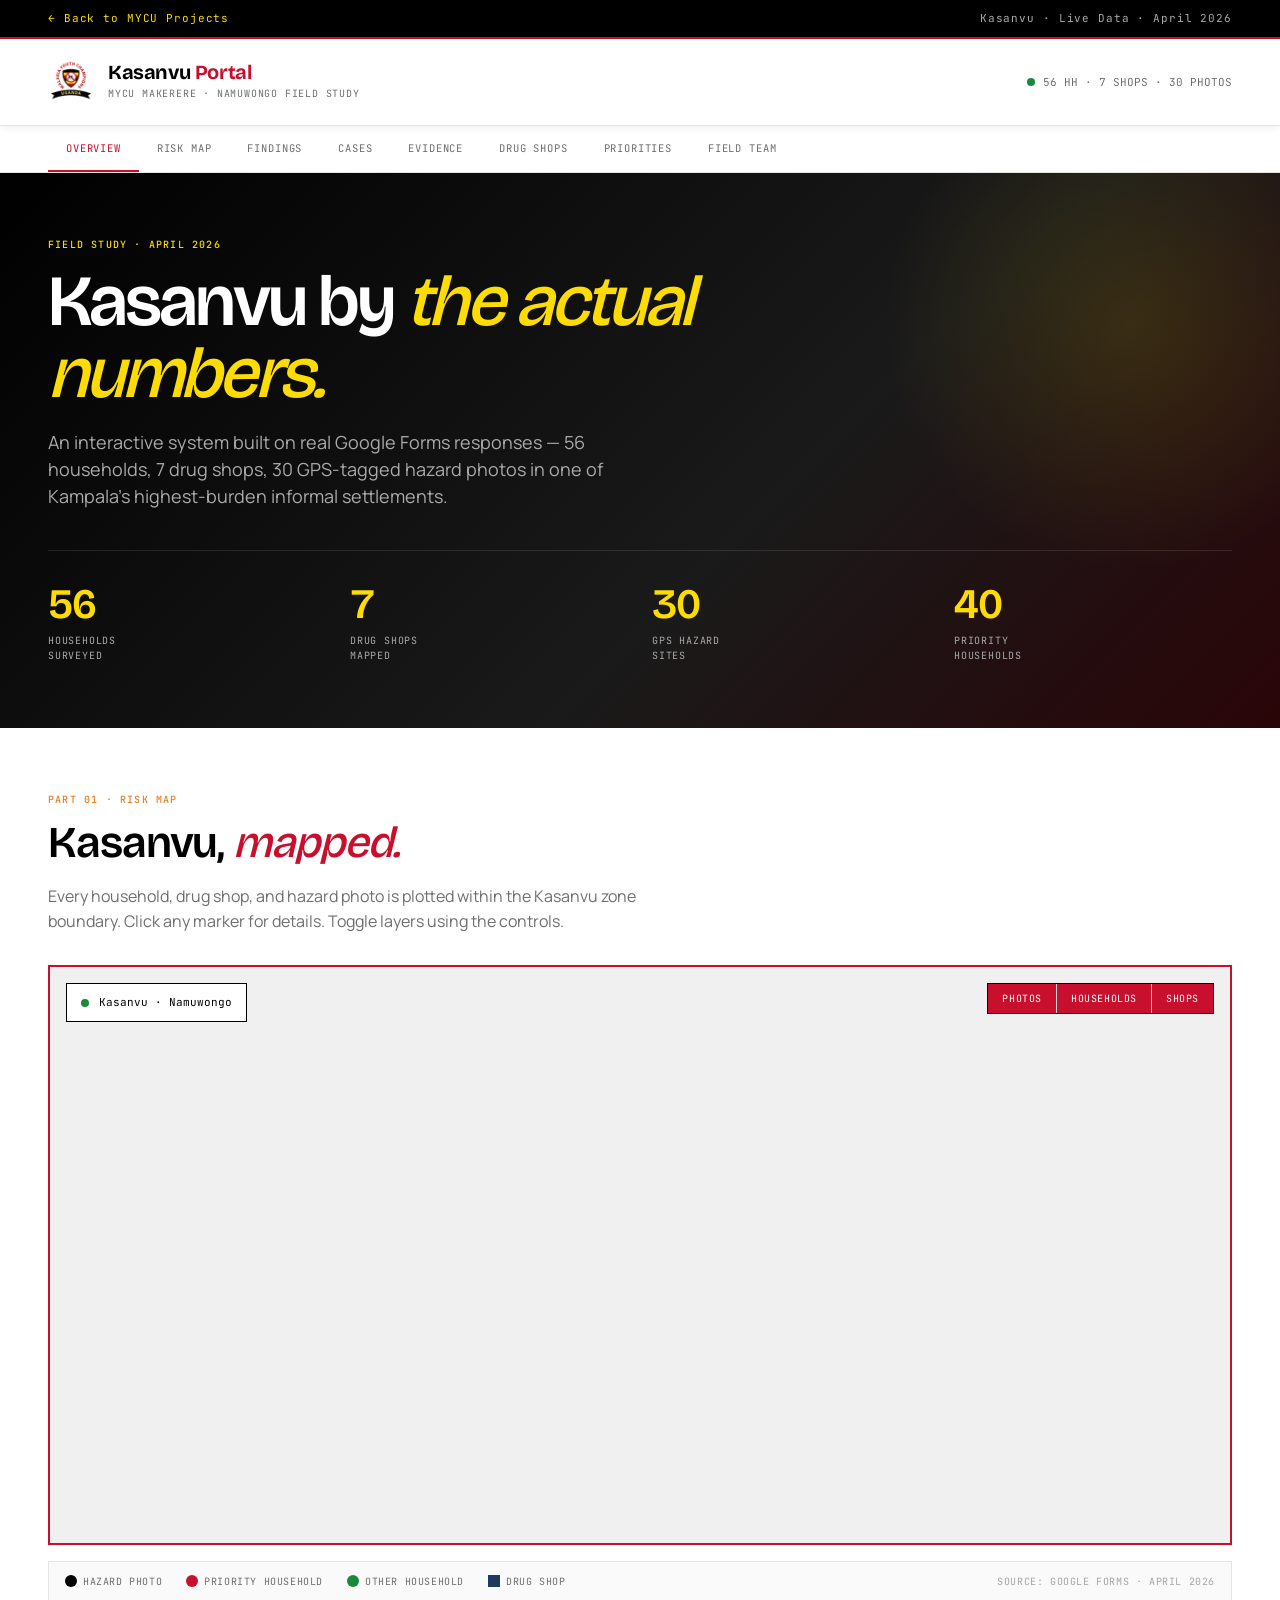
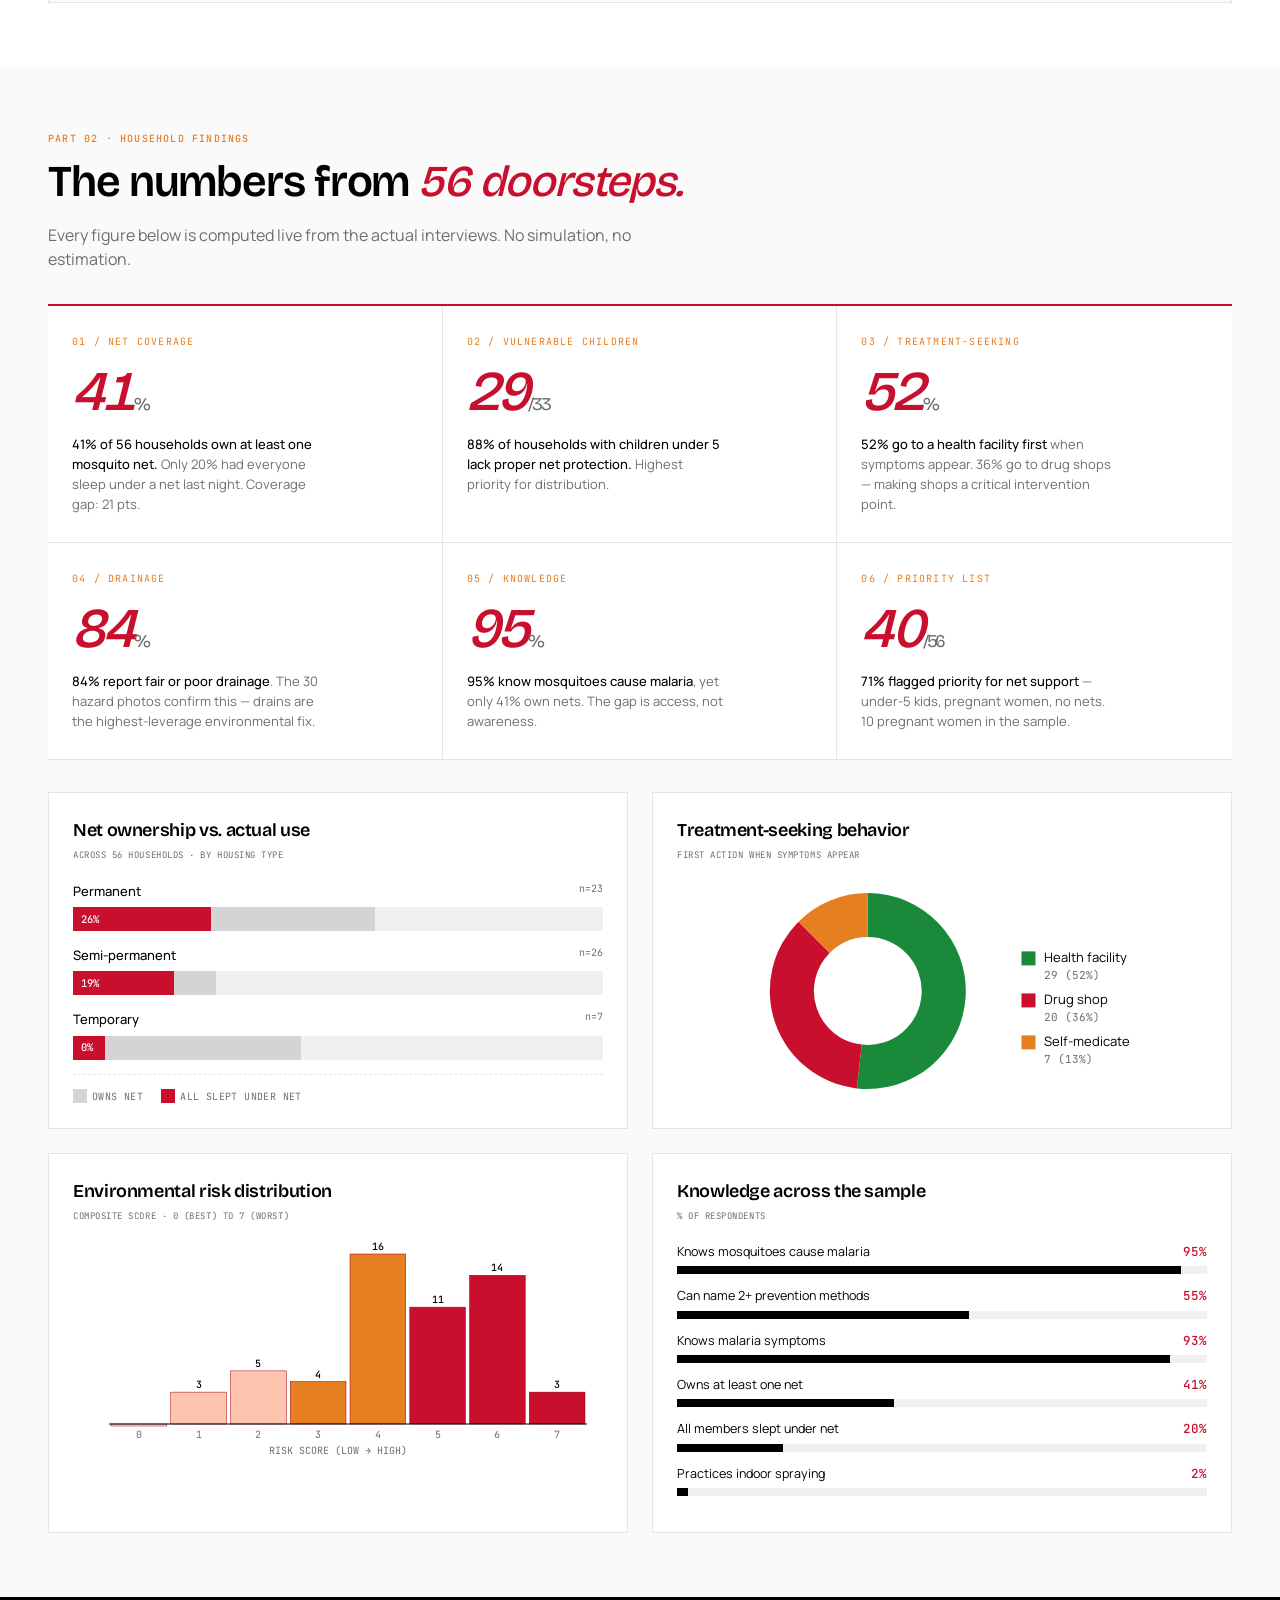
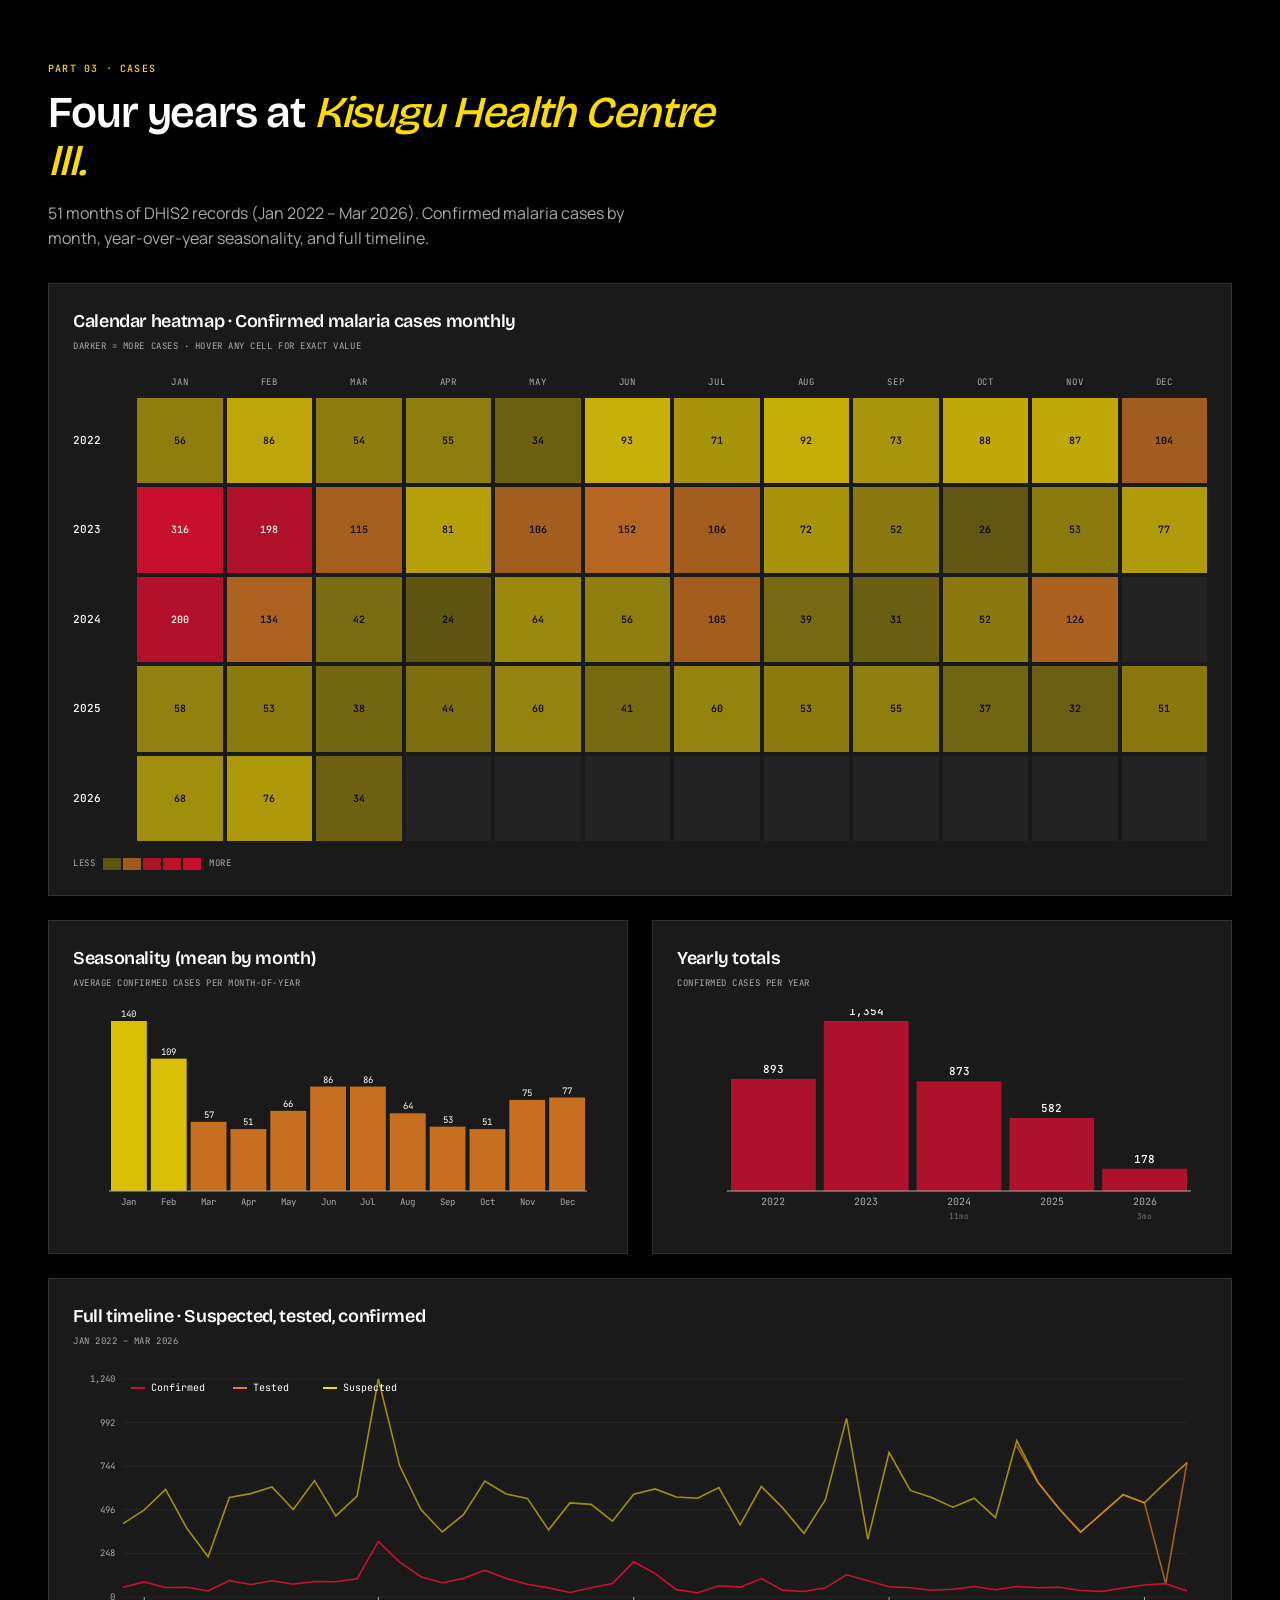
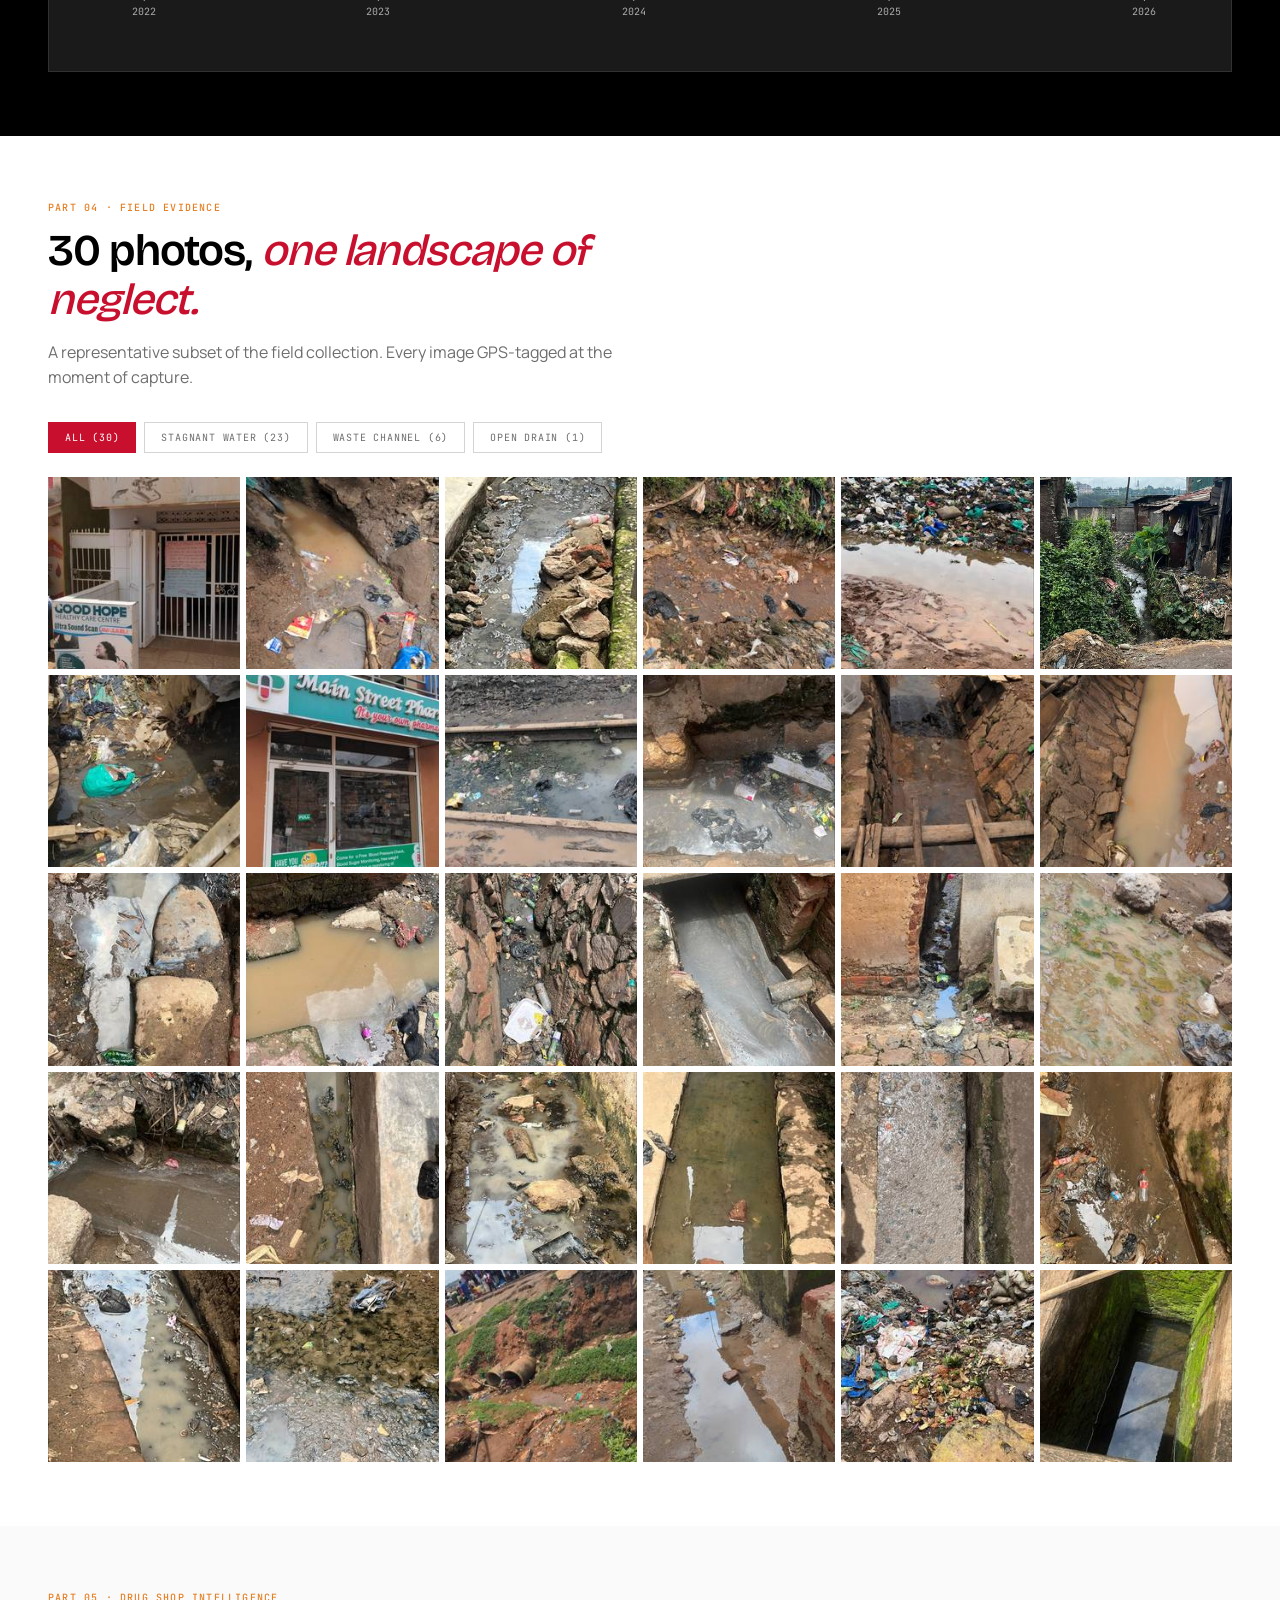
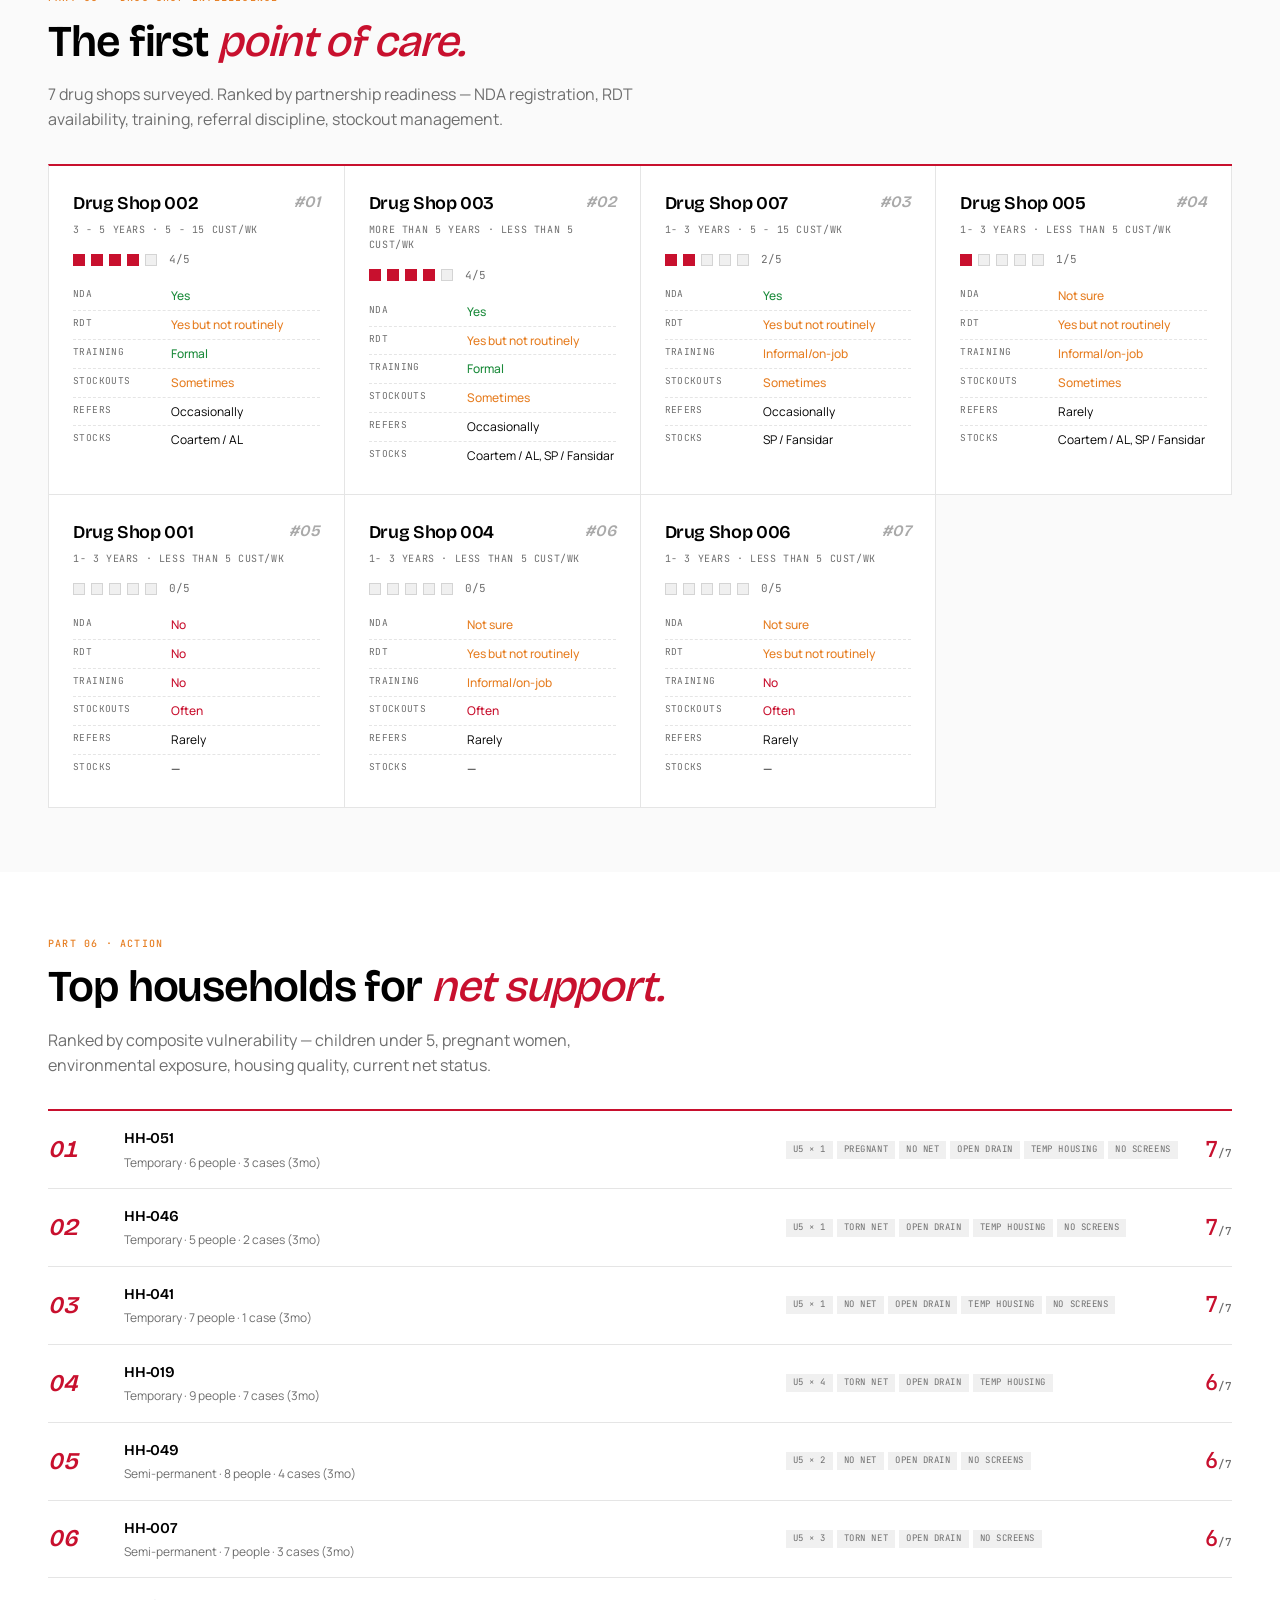
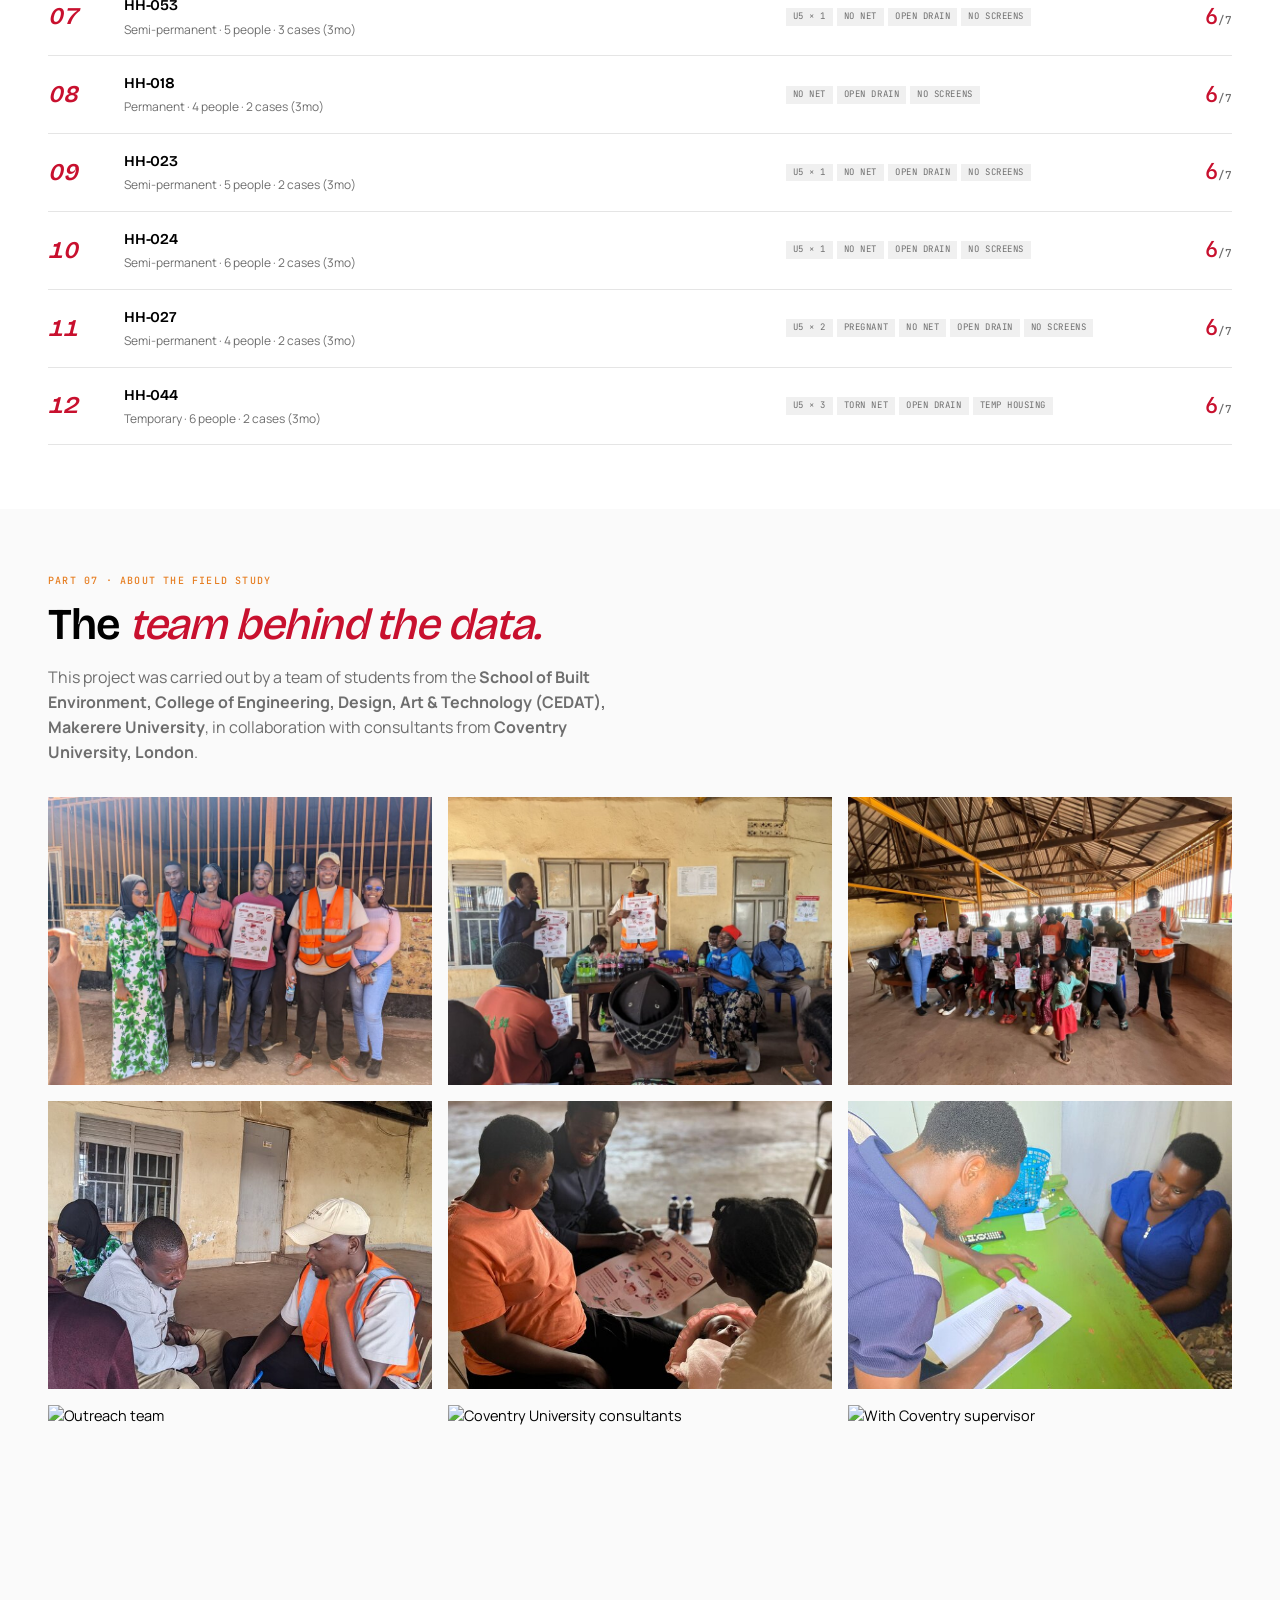
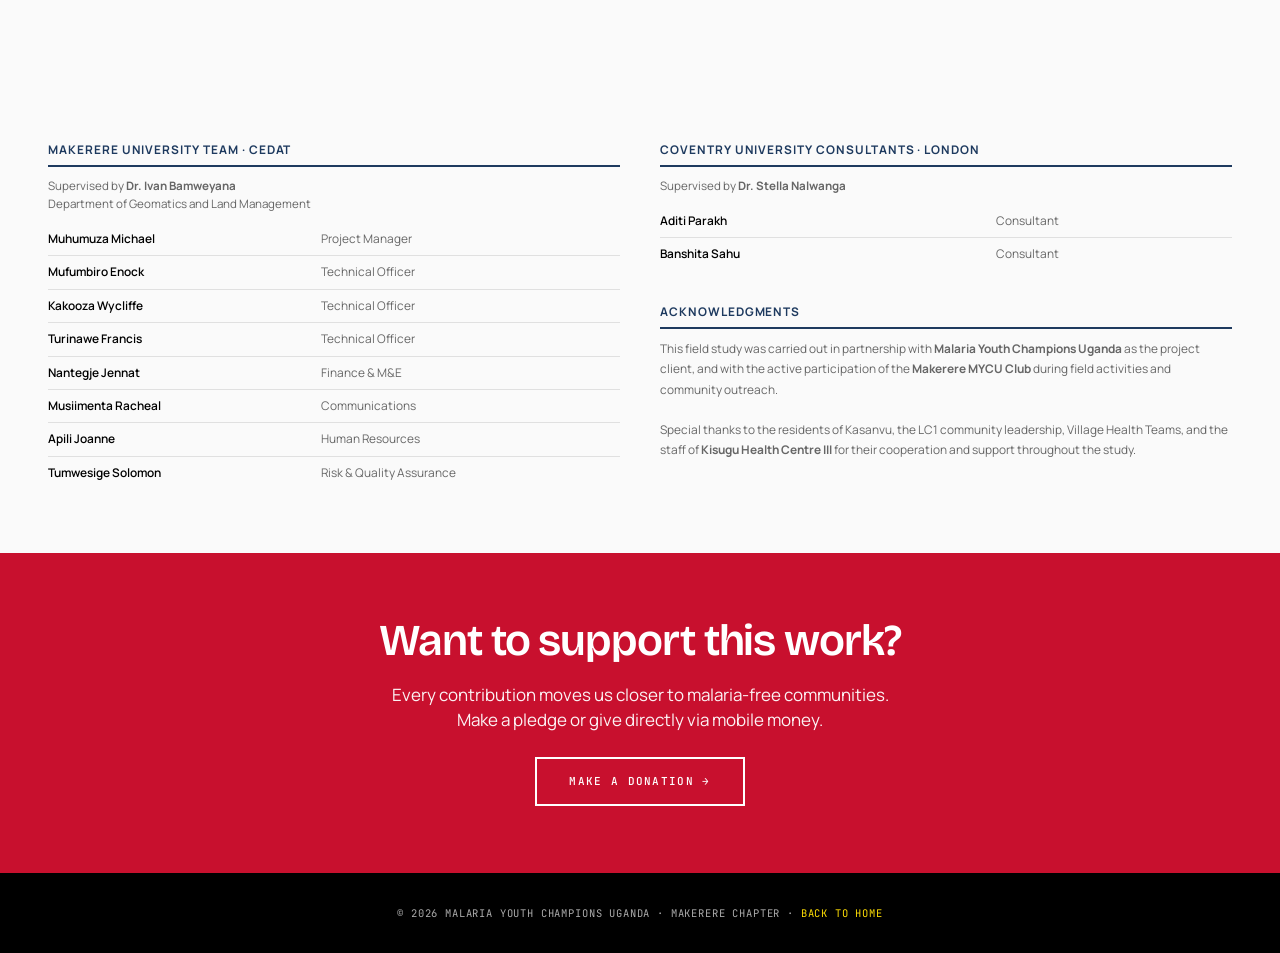
==== commit 00f47235: "Revise project details and acknowledgments in index.html Updated the project description and acknowl" ====
--- a/mycu-website/kasanvu/index.html
+++ b/mycu-website/kasanvu/index.html
@@ -388,7 +388,7 @@
   <div style="max-width:var(--grid);margin:0 auto">
     <div class="sec-num">Part 07 · About the Field Study</div>
     <h2 class="sec-title">The <em>team behind the data.</em></h2>
-    <p class="sec-deck">This project was carried out by students from Makerere University in collaboration with the <strong>College of Engineering, Design, Art &amp; Technology</strong>. Trained enumerators conducted the surveys over two weeks in April 2026, with all data captured via Google Forms.</p>
+    <p class="sec-deck">This project was carried out by a team of students from the <strong>School of Built Environment, College of Engineering, Design, Art &amp; Technology (CEDAT), Makerere University</strong>, in collaboration with consultants from <strong>Coventry University, London</strong>.</p>
     <div class="team-grid">
       <div class="tile"><img src="images/field-team/team_photo_after_outreach.jpg" alt="Field team after outreach"></div>
       <div class="tile"><img src="images/field-team/sensitization_about_malaria.jpg" alt="Community sensitization"></div>
@@ -396,11 +396,43 @@
       <div class="tile"><img src="images/field-team/administering_the_questionnaire.jpg" alt="Administering questionnaire"></div>
       <div class="tile"><img src="images/field-team/one_on_one_sensitization.jpg" alt="One-on-one sensitization"></div>
       <div class="tile"><img src="images/field-team/administering_a_drug_shop_questionnare_survey.jpg" alt="Drug shop survey"></div>
+      <div class="tile"><img src="images/field-team/outreach-team.jpg" alt="Outreach team"></div>
+      <div class="tile"><img src="images/field-team/consultants.jpg" alt="Coventry University consultants"></div>
+      <div class="tile"><img src="images/field-team/with-conventry-supervisor.jpg" alt="With Coventry supervisor"></div>
     </div>
-    <div class="acknowledgment">
-      <h4>Partnership &amp; Acknowledgments</h4>
-      <p>This field study was conducted in collaboration with students from <strong>Makerere University's College of Engineering, Design, Art &amp; Technology</strong>, bringing together expertise in public health, data science, GIS mapping, and community engagement.</p>
-      <p>Special thanks to the residents of Kasanvu, local community leaders, Village Health Teams, and the Kisugu Health Centre III staff for their cooperation and support throughout this study.</p>
+
+    <div style="margin-top:48px;display:grid;grid-template-columns:1fr 1fr;gap:40px;">
+
+      <div>
+        <h4 style="margin-bottom:10px;font-size:0.82em;letter-spacing:0.08em;text-transform:uppercase;color:#1e3a5f;border-bottom:2px solid #1e3a5f;padding-bottom:6px;">Makerere University Team · CEDAT</h4>
+        <p style="font-size:0.8em;color:#666;margin-bottom:10px;">Supervised by <strong>Dr. Ivan Bamweyana</strong><br>Department of Geomatics and Land Management</p>
+        <table style="width:100%;font-size:0.82em;border-collapse:collapse;">
+          <tr style="border-bottom:1px solid #e0e0e0;"><td style="padding:7px 10px 7px 0;font-weight:600;">Muhumuza Michael</td><td style="padding:7px 0;color:#666;">Project Manager</td></tr>
+          <tr style="border-bottom:1px solid #e0e0e0;"><td style="padding:7px 10px 7px 0;font-weight:600;">Mufumbiro Enock</td><td style="padding:7px 0;color:#666;">Technical Officer</td></tr>
+          <tr style="border-bottom:1px solid #e0e0e0;"><td style="padding:7px 10px 7px 0;font-weight:600;">Kakooza Wycliffe</td><td style="padding:7px 0;color:#666;">Technical Officer</td></tr>
+          <tr style="border-bottom:1px solid #e0e0e0;"><td style="padding:7px 10px 7px 0;font-weight:600;">Turinawe Francis</td><td style="padding:7px 0;color:#666;">Technical Officer</td></tr>
+          <tr style="border-bottom:1px solid #e0e0e0;"><td style="padding:7px 10px 7px 0;font-weight:600;">Nantegje Jennat</td><td style="padding:7px 0;color:#666;">Finance &amp; M&amp;E</td></tr>
+          <tr style="border-bottom:1px solid #e0e0e0;"><td style="padding:7px 10px 7px 0;font-weight:600;">Musiimenta Racheal</td><td style="padding:7px 0;color:#666;">Communications</td></tr>
+          <tr style="border-bottom:1px solid #e0e0e0;"><td style="padding:7px 10px 7px 0;font-weight:600;">Apili Joanne</td><td style="padding:7px 0;color:#666;">Human Resources</td></tr>
+          <tr><td style="padding:7px 10px 7px 0;font-weight:600;">Tumwesige Solomon</td><td style="padding:7px 0;color:#666;">Risk &amp; Quality Assurance</td></tr>
+        </table>
+      </div>
+
+      <div>
+        <h4 style="margin-bottom:10px;font-size:0.82em;letter-spacing:0.08em;text-transform:uppercase;color:#1e3a5f;border-bottom:2px solid #1e3a5f;padding-bottom:6px;">Coventry University Consultants · London</h4>
+        <p style="font-size:0.8em;color:#666;margin-bottom:10px;">Supervised by <strong>Dr. Stella Nalwanga</strong></p>
+        <table style="width:100%;font-size:0.82em;border-collapse:collapse;">
+          <tr style="border-bottom:1px solid #e0e0e0;"><td style="padding:7px 10px 7px 0;font-weight:600;">Aditi Parakh</td><td style="padding:7px 0;color:#666;">Consultant</td></tr>
+          <tr><td style="padding:7px 10px 7px 0;font-weight:600;">Banshita Sahu</td><td style="padding:7px 0;color:#666;">Consultant</td></tr>
+        </table>
+
+        <h4 style="margin-top:32px;margin-bottom:10px;font-size:0.82em;letter-spacing:0.08em;text-transform:uppercase;color:#1e3a5f;border-bottom:2px solid #1e3a5f;padding-bottom:6px;">Acknowledgments</h4>
+        <p style="font-size:0.82em;color:#666;line-height:1.7;">
+          This field study was carried out in partnership with <strong>Malaria Youth Champions Uganda</strong> as the project client, and with the active participation of the <strong>Makerere MYCU Club</strong> during field activities and community outreach.<br><br>
+          Special thanks to the residents of Kasanvu, the LC1 community leadership, Village Health Teams, and the staff of <strong>Kisugu Health Centre III</strong> for their cooperation and support throughout the study.
+        </p>
+      </div>
+
     </div>
   </div>
 </section>
@@ -457,7 +489,7 @@
     if (!h.lat || !h.lng) return;
     const color = h.priority_for_net_support ? '#C8102E' : '#1a8a3a';
     L.circleMarker([h.lat, h.lng], { radius: 5 + (h.risk_score || 0) * 0.6, fillColor: color, fillOpacity: 0.7, color: '#fff', weight: 1.2 })
-      .bindPopup(`<b>${h.id}</b>${h.respondent || 'Household'}<br><span class="pop-meta">${h.house_type} · ${h.hh_size} people</span><div style="margin-top:4px;font-size:11.5px">${h.has_net ? `${h.n_nets} net(s) · slept: <b style="font-size:11.5px;display:inline">${h.slept_under_net || 'unknown'}</b>` : '<span style="color:#C8102E">No net</span>'}</div><div class="pop-meta">Risk score ${h.risk_score || 0}/7${h.priority_for_net_support ? ' · PRIORITY' : ''}</div>`)
+      .bindPopup(`<b>${h.id}</b><br><span class="pop-meta">${h.house_type} · ${h.hh_size} people</span><div style="margin-top:4px;font-size:11.5px">${h.has_net ? `${h.n_nets} net(s) · slept: <b style="font-size:11.5px;display:inline">${h.slept_under_net || 'unknown'}</b>` : '<span style="color:#C8102E">No net</span>'}</div><div class="pop-meta">Risk score ${h.risk_score || 0}/7${h.priority_for_net_support ? ' · PRIORITY' : ''}</div>`)
       .addTo(LAYERS.hh);
   });
   LAYERS.hh.addTo(MAP);
@@ -828,7 +860,7 @@
     if (h.open_drain) flags.push(`<span class="badge">Open drain</span>`);
     if (h.house_type === 'Temporary') flags.push(`<span class="badge">Temp housing</span>`);
     if (h.screening === 'No') flags.push(`<span class="badge">No screens</span>`);
-    return `<div class="priority-row"><div class="priority-rank">${String(i+1).padStart(2,'0')}</div><div class="priority-info"><b>${h.id} · ${h.respondent || 'unnamed'}</b><div class="det">${h.house_type} · ${h.hh_size} people · ${h.cases_3mo || 0} case${h.cases_3mo === 1 ? '' : 's'} (3mo)${h.interviewer ? ' · ' + h.interviewer : ''}</div></div><div class="priority-flags">${flags.join('')}</div><div class="priority-score">${h.risk_score || 0}</div></div>`;
+    return `<div class="priority-row"><div class="priority-rank">${String(i+1).padStart(2,'0')}</div><div class="priority-info"><b>${h.id}</b><div class="det">${h.house_type} · ${h.hh_size} people · ${h.cases_3mo || 0} case${h.cases_3mo === 1 ? '' : 's'} (3mo)</div></div><div class="priority-flags">${flags.join('')}</div><div class="priority-score">${h.risk_score || 0}</div></div>`;
   }).join('');
 }
 
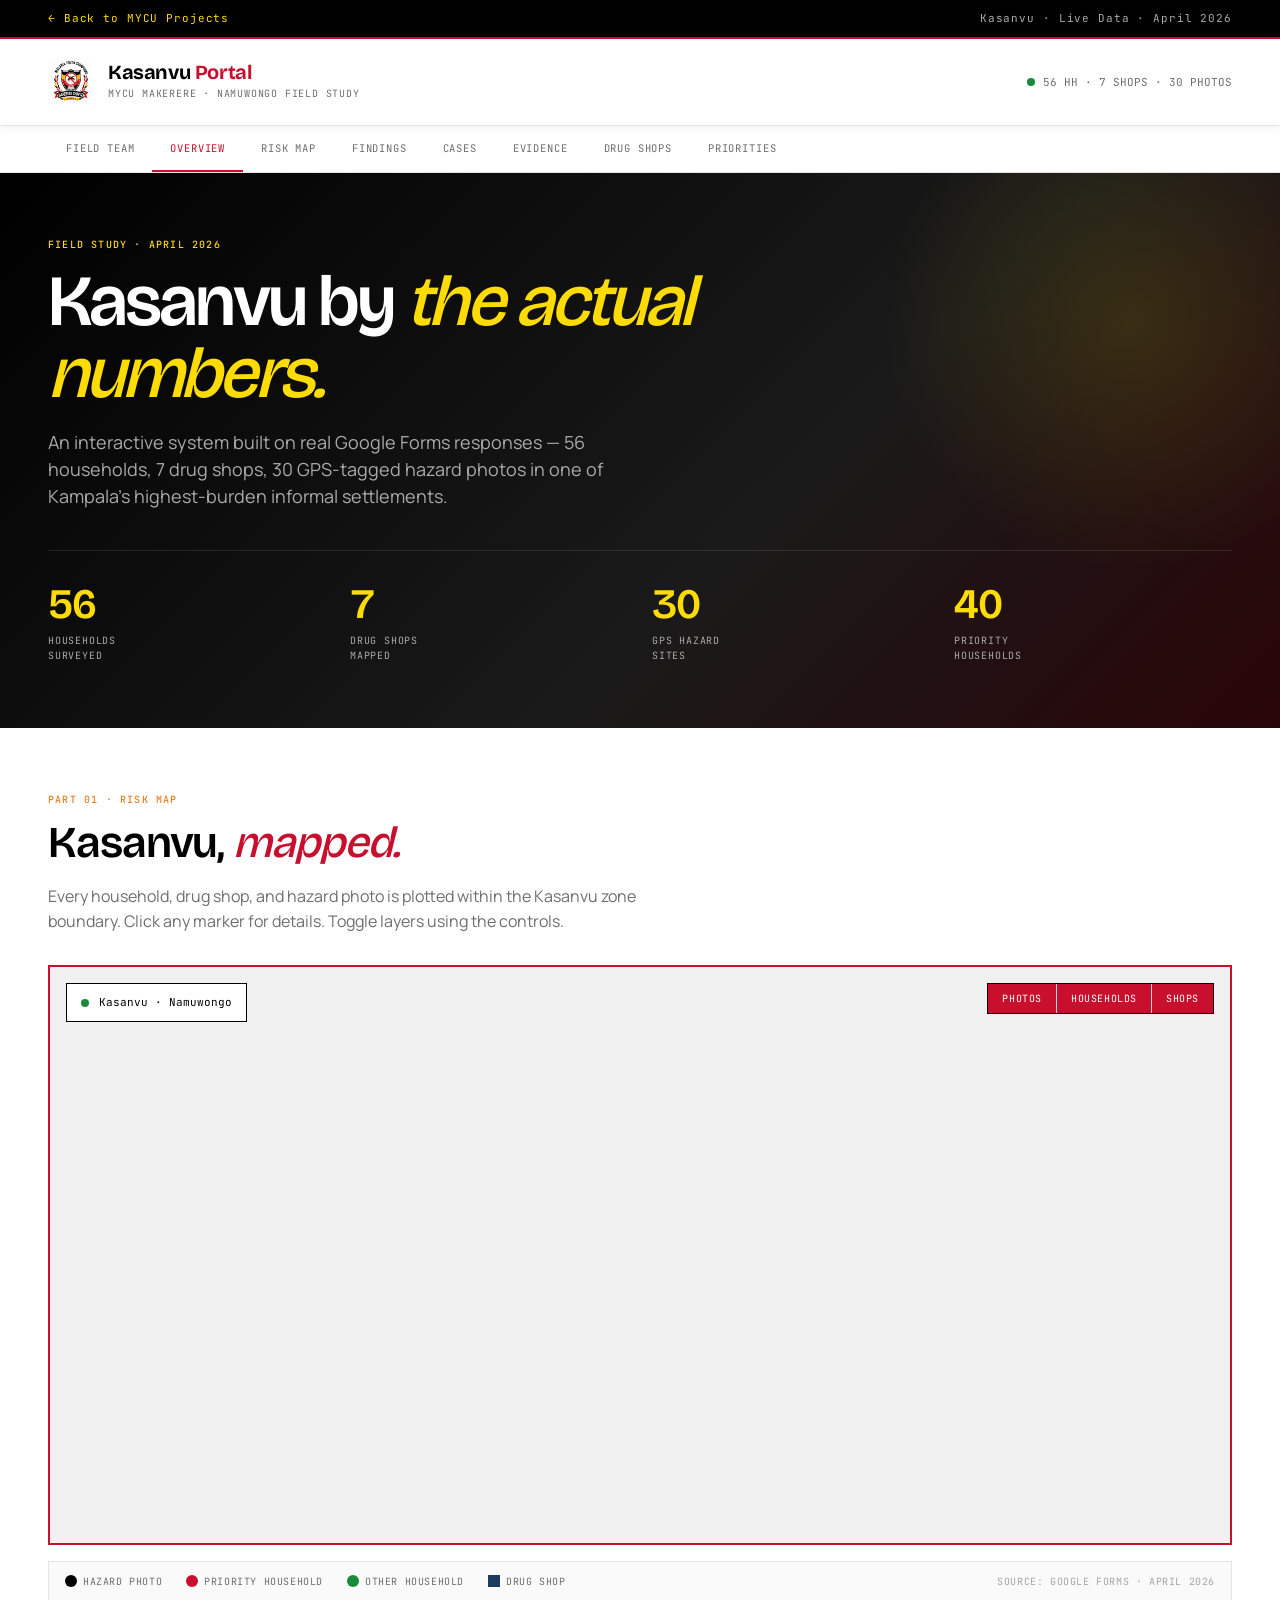
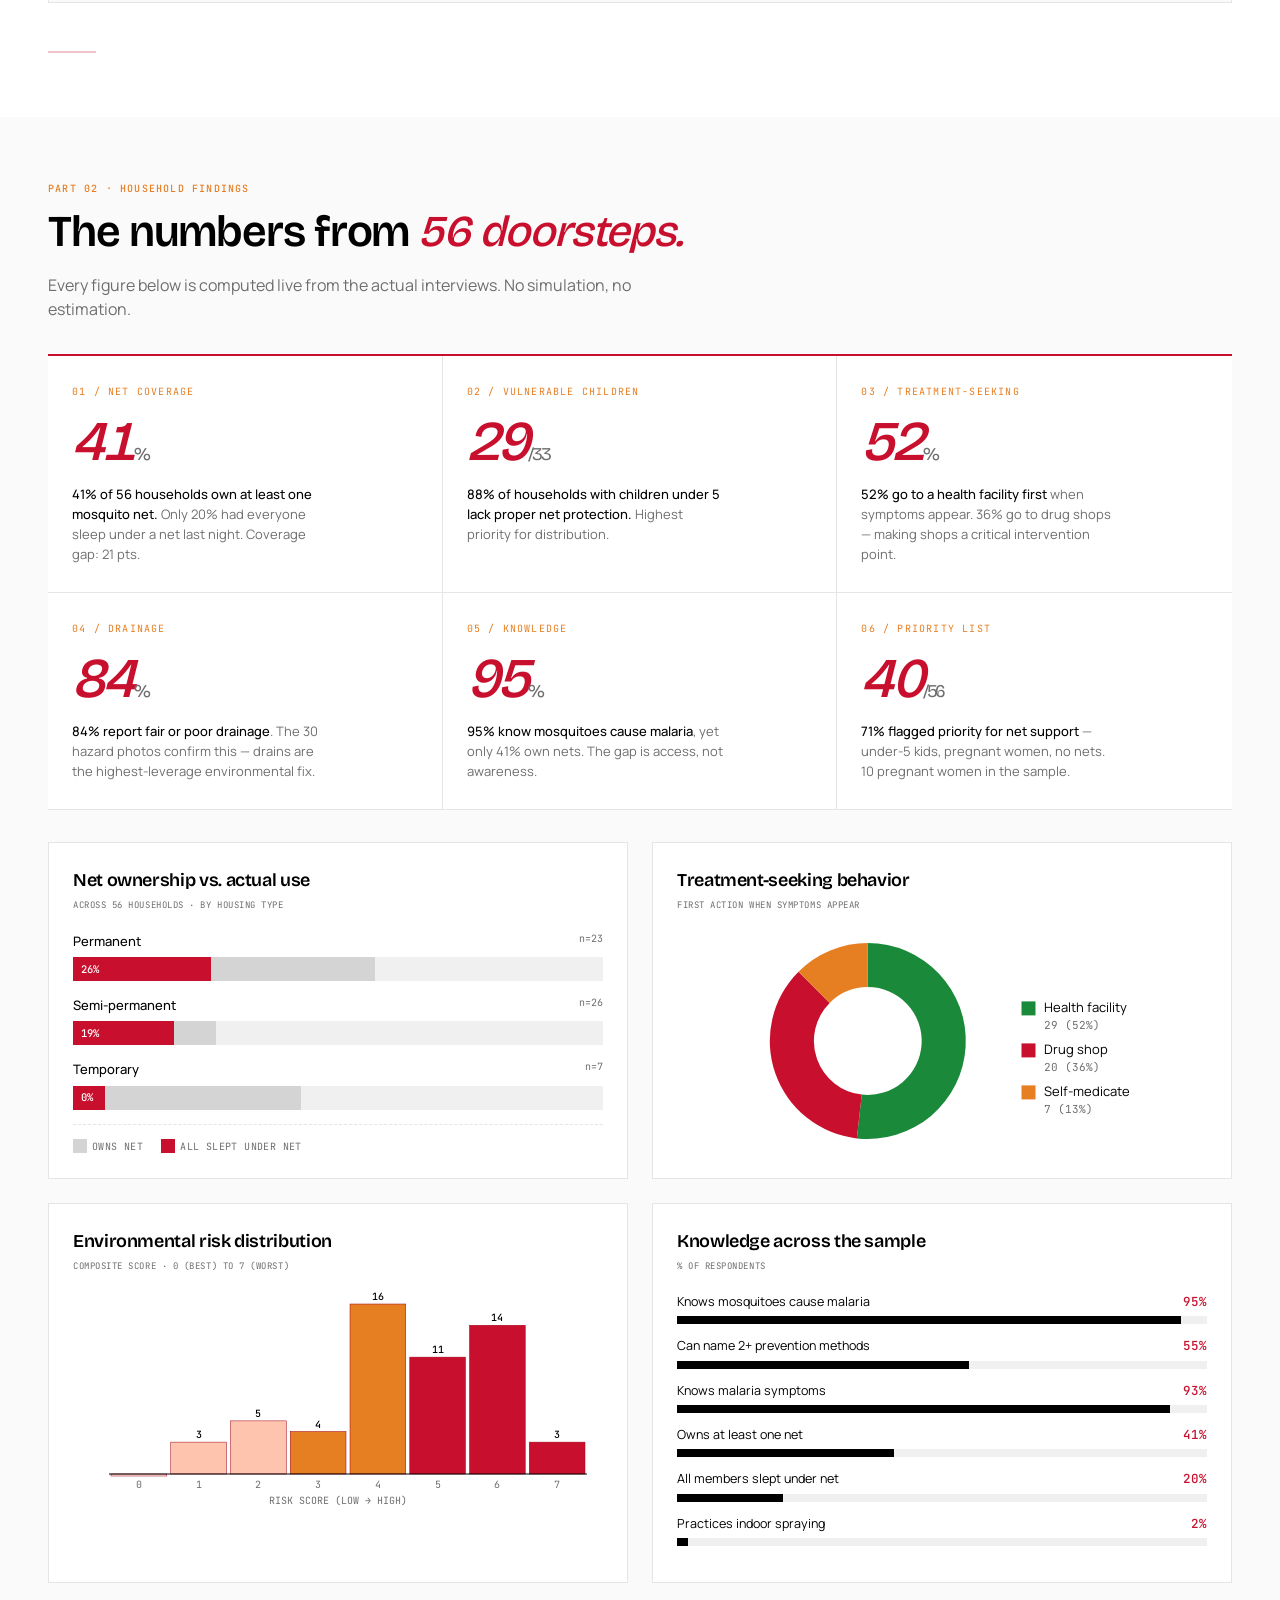
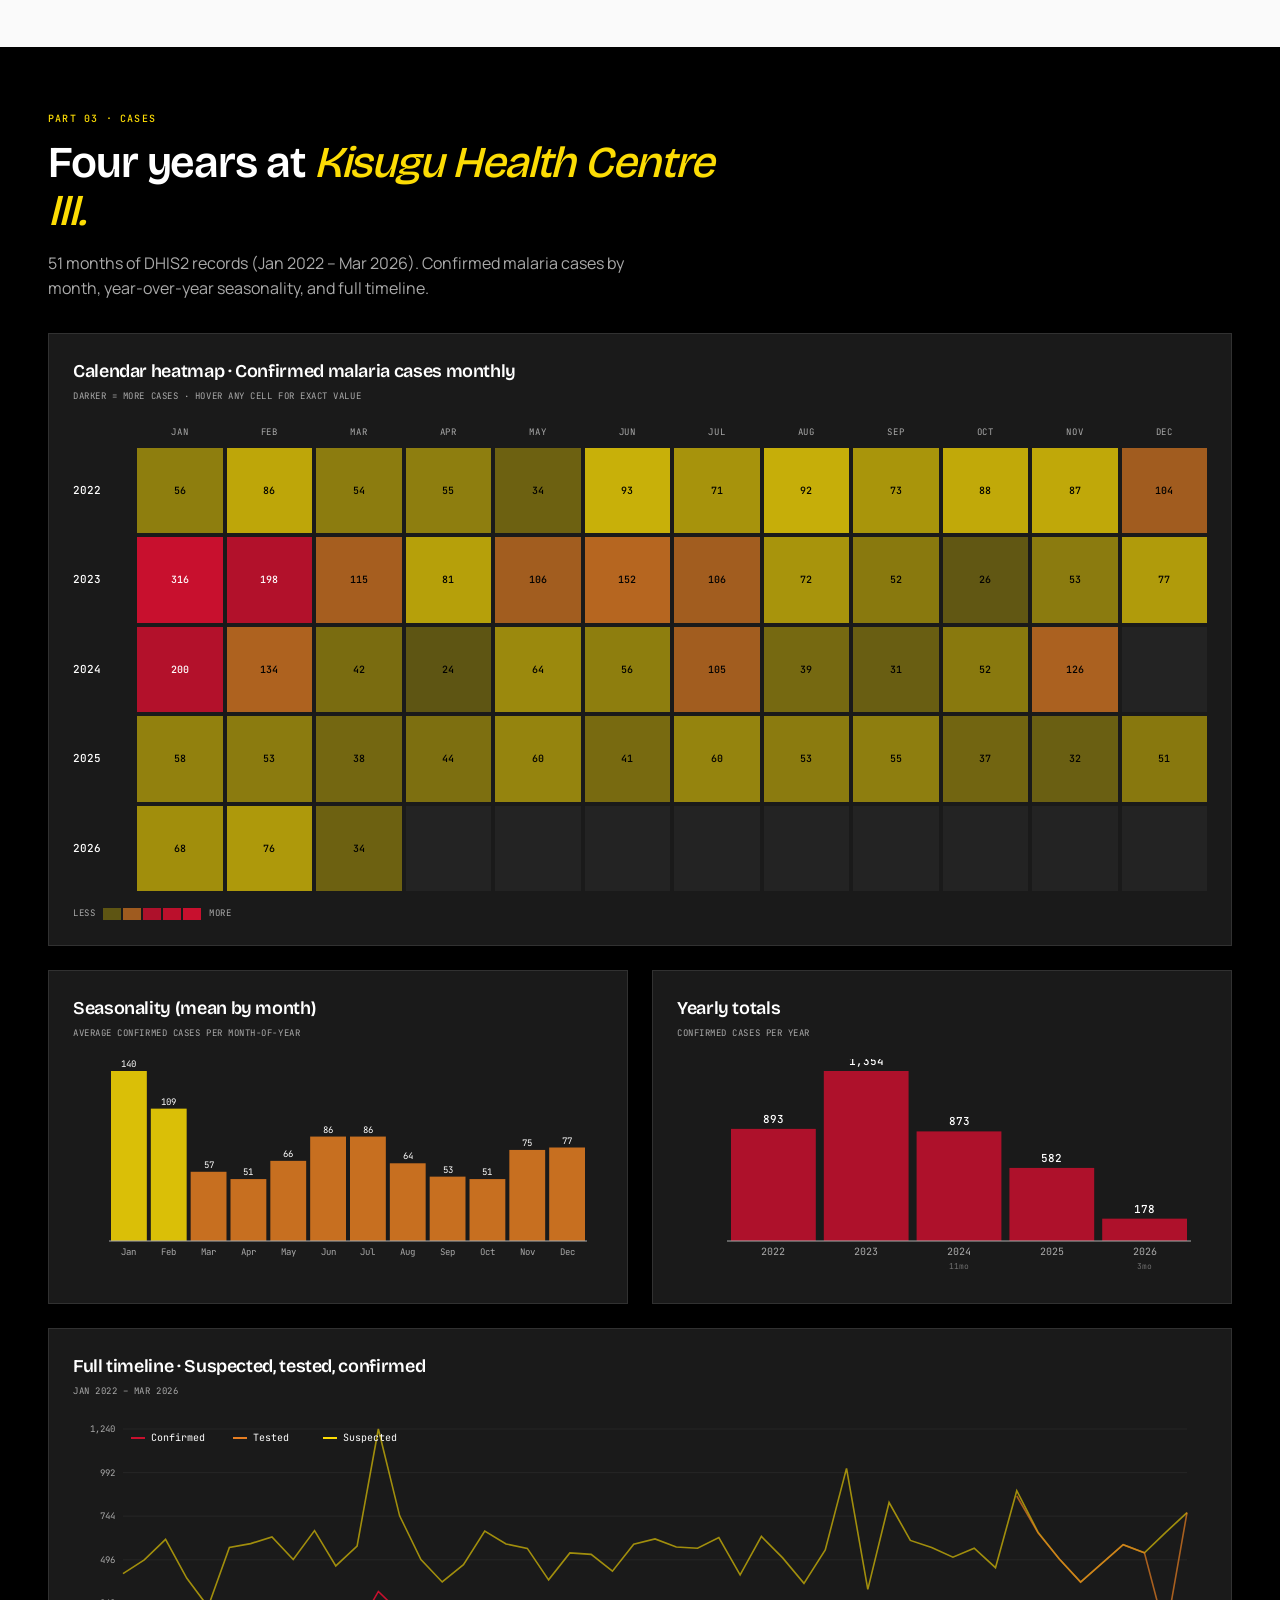
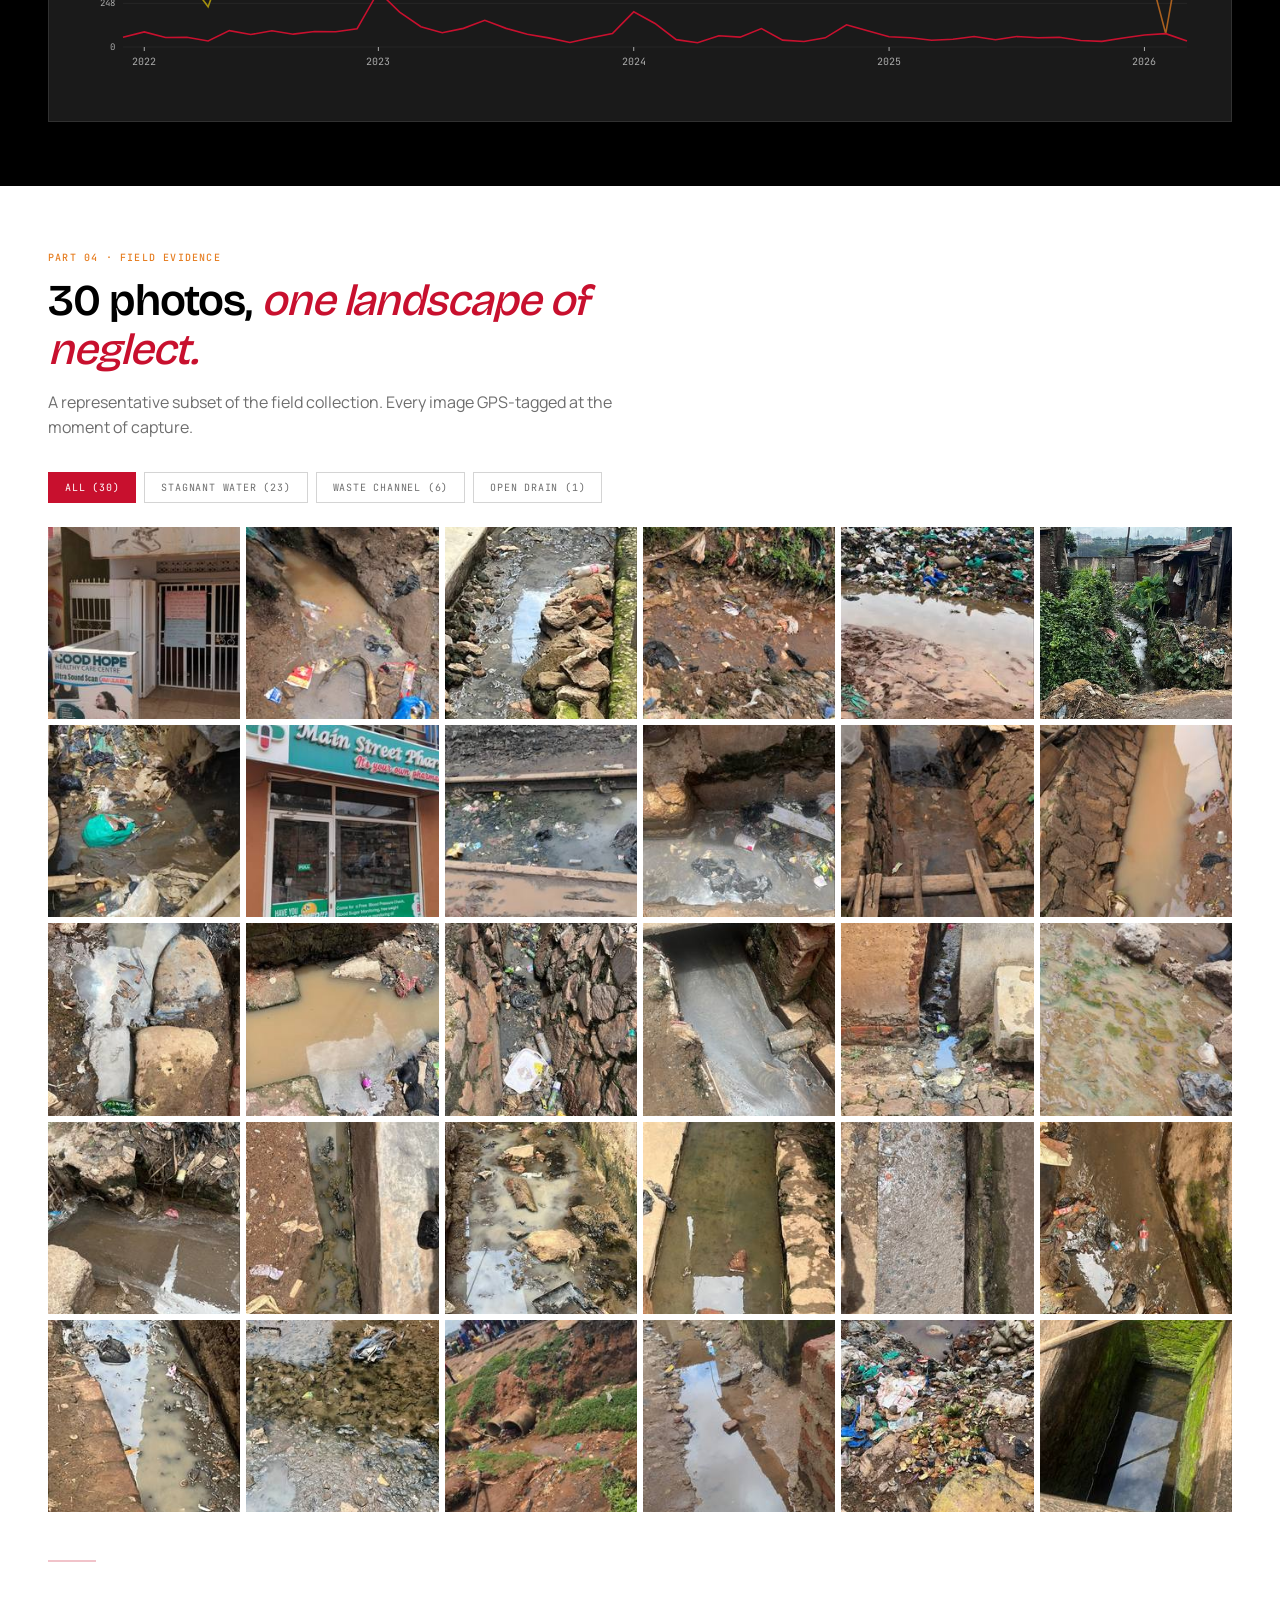
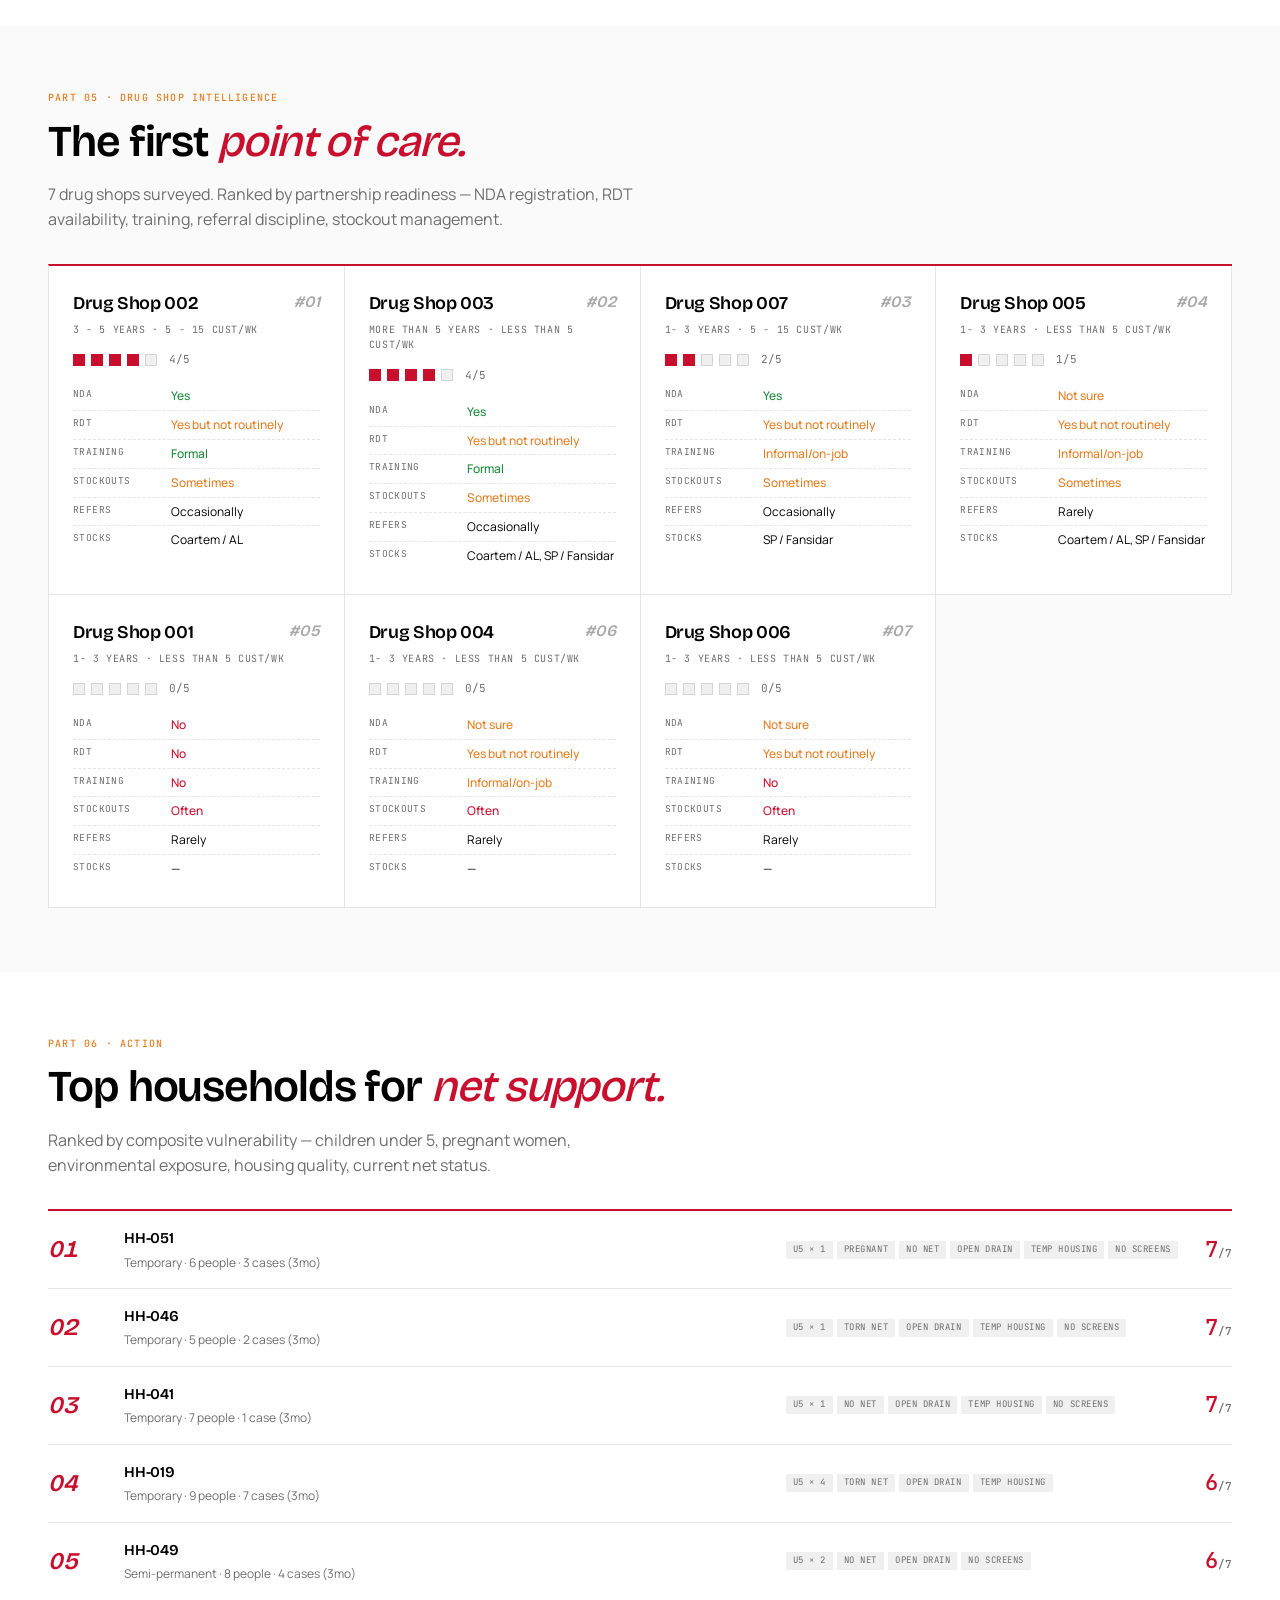
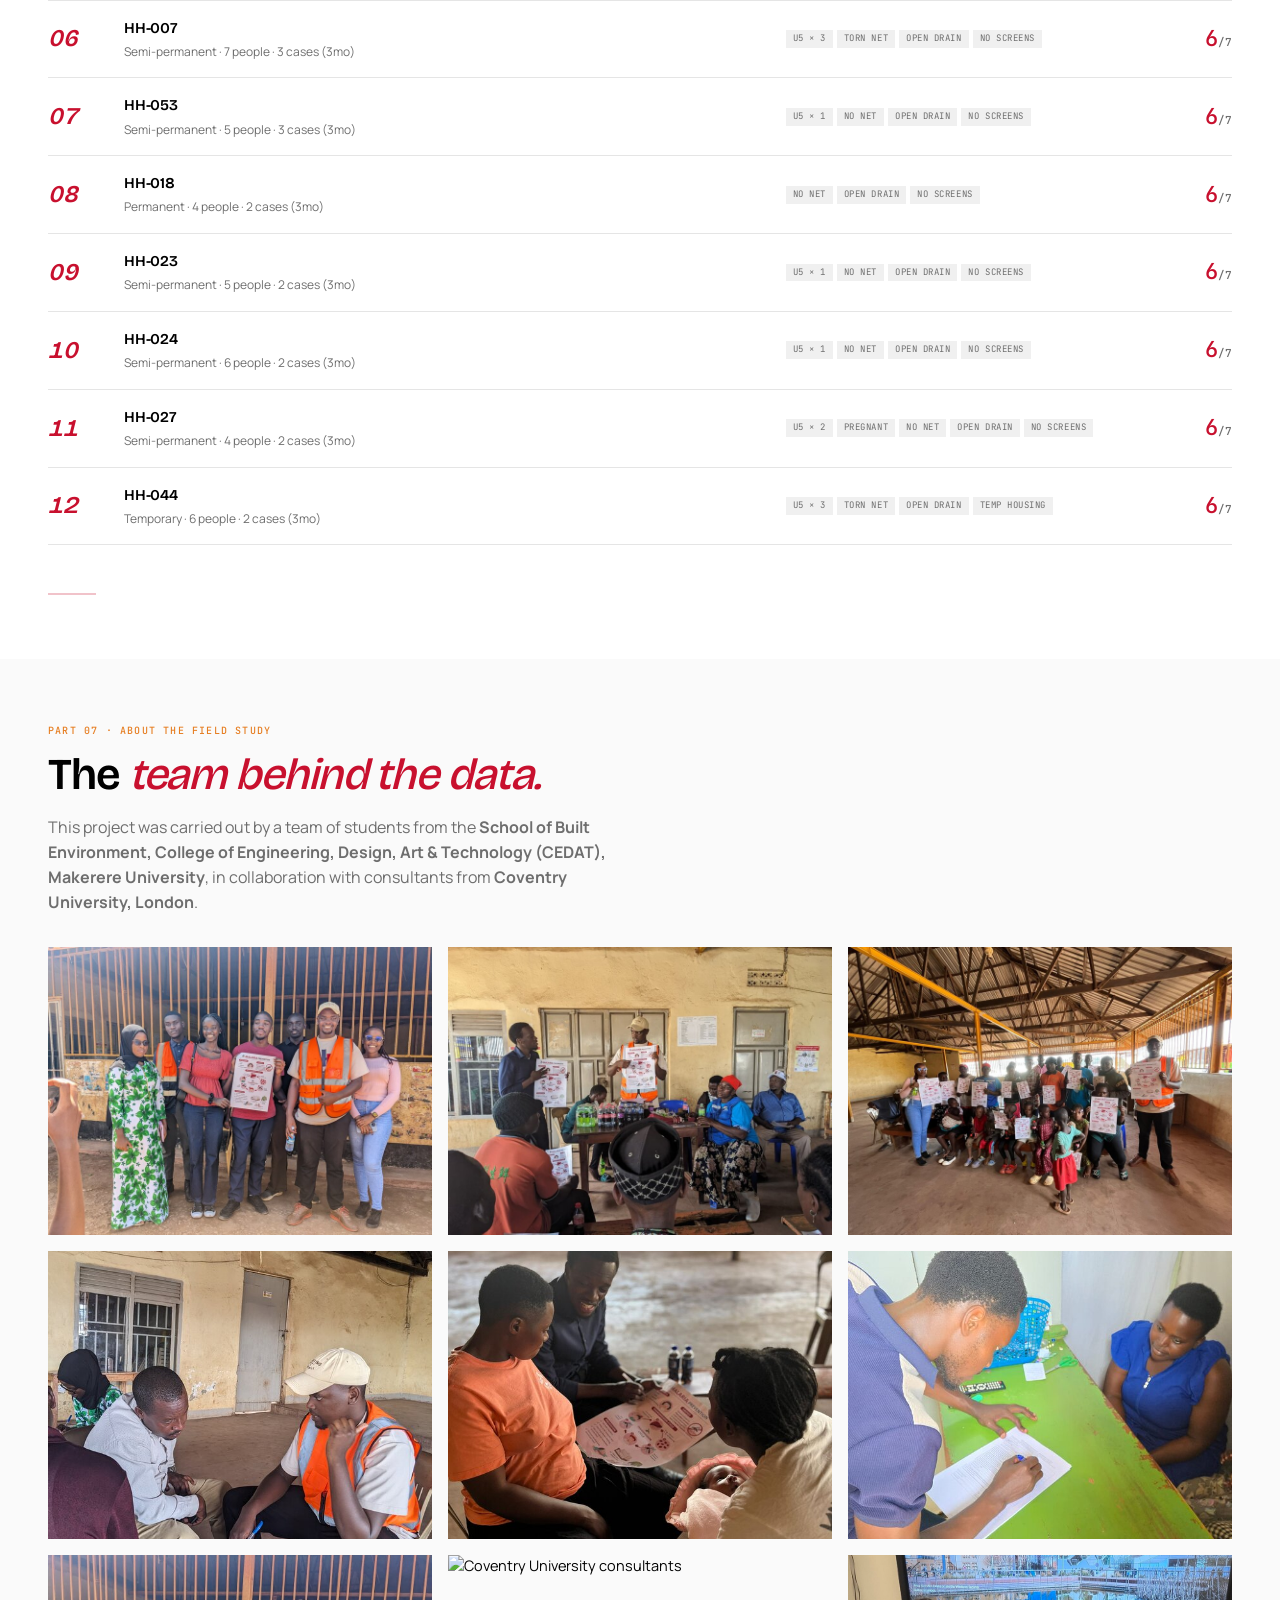
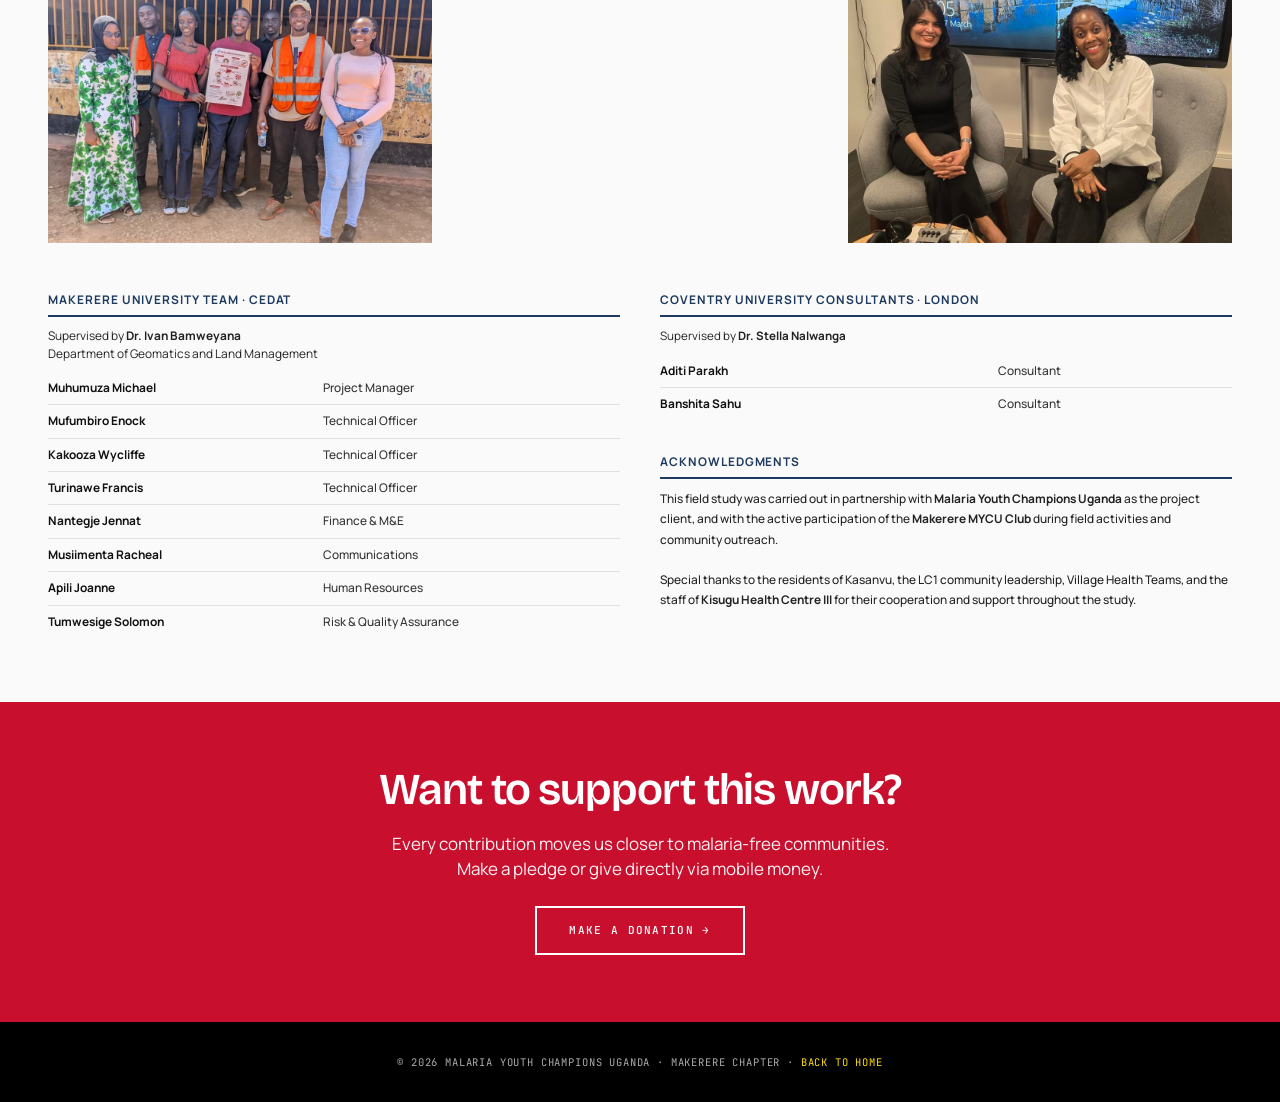
==== commit c38e5eb7: "Add scroll-reveal animations and team section updates" ====
--- a/mycu-website/kasanvu/index.html
+++ b/mycu-website/kasanvu/index.html
@@ -24,6 +24,76 @@
 }
 * { margin: 0; padding: 0; box-sizing: border-box; }
 html { scroll-behavior: smooth; }
+
+/* ── Scroll-reveal animations ───────────────────────────── */
+.reveal {
+  opacity: 0;
+  transform: translateY(32px);
+  transition: opacity 0.65s cubic-bezier(.22,.68,0,1.2), transform 0.65s cubic-bezier(.22,.68,0,1.2);
+}
+.reveal.visible { opacity: 1; transform: translateY(0); }
+
+.reveal-left {
+  opacity: 0;
+  transform: translateX(-40px);
+  transition: opacity 0.6s ease, transform 0.6s ease;
+}
+.reveal-left.visible { opacity: 1; transform: translateX(0); }
+
+.reveal-right {
+  opacity: 0;
+  transform: translateX(40px);
+  transition: opacity 0.6s ease, transform 0.6s ease;
+}
+.reveal-right.visible { opacity: 1; transform: translateX(0); }
+
+/* Stagger children inside a .stagger-parent */
+.stagger-parent > * {
+  opacity: 0;
+  transform: translateY(24px);
+  transition: opacity 0.5s ease, transform 0.5s ease;
+}
+.stagger-parent.visible > *:nth-child(1) { opacity:1; transform:translateY(0); transition-delay: 0.05s; }
+.stagger-parent.visible > *:nth-child(2) { opacity:1; transform:translateY(0); transition-delay: 0.12s; }
+.stagger-parent.visible > *:nth-child(3) { opacity:1; transform:translateY(0); transition-delay: 0.19s; }
+.stagger-parent.visible > *:nth-child(4) { opacity:1; transform:translateY(0); transition-delay: 0.26s; }
+.stagger-parent.visible > *:nth-child(5) { opacity:1; transform:translateY(0); transition-delay: 0.33s; }
+.stagger-parent.visible > *:nth-child(6) { opacity:1; transform:translateY(0); transition-delay: 0.40s; }
+.stagger-parent.visible > *:nth-child(7) { opacity:1; transform:translateY(0); transition-delay: 0.47s; }
+.stagger-parent.visible > *:nth-child(8) { opacity:1; transform:translateY(0); transition-delay: 0.54s; }
+.stagger-parent.visible > *:nth-child(n+9) { opacity:1; transform:translateY(0); transition-delay: 0.60s; }
+
+/* Stat counter pop */
+.hs-cell { transition: transform 0.3s ease; }
+.hs-cell:hover { transform: translateY(-4px); }
+
+/* Section separator fade line */
+section::after {
+  content: '';
+  display: block;
+  width: 48px;
+  height: 2px;
+  background: var(--red);
+  margin-top: 48px;
+  opacity: 0.25;
+}
+section.full::after, section.dark::after, section.dcta::after { display: none; }
+
+/* Photo tile lift on hover */
+.team-grid .tile, .gallery .tile {
+  transition: transform 0.3s cubic-bezier(.22,.68,0,1.2), box-shadow 0.3s ease;
+}
+.team-grid .tile:hover, .gallery .tile:hover {
+  transform: translateY(-6px) scale(1.02);
+  box-shadow: 0 12px 32px rgba(0,0,0,0.18);
+}
+
+/* Nav link smooth underline grow */
+nav.snav a { transition: color 0.2s ease, border-bottom-color 0.2s ease; }
+
+/* Table row hover highlight */
+tr { transition: background 0.15s ease; }
+tr:hover { background: rgba(30,58,95,0.05); }
 body { background: var(--w); color: var(--k); font-family: 'Manrope', sans-serif; font-size: 14.5px; line-height: 1.55; -webkit-font-smoothing: antialiased; overflow-x: hidden; }
 .tnum { font-variant-numeric: tabular-nums; }
 a { color: var(--red); text-decoration: none; }
@@ -243,14 +313,14 @@
 
 <nav class="snav">
   <ul>
-    <li><a href="#overview" class="nl active">Overview</a></li>
+    <li><a href="#team" class="nl active">Field Team</a></li>
+    <li><a href="#overview" class="nl">Overview</a></li>
     <li><a href="#map" class="nl">Risk Map</a></li>
     <li><a href="#findings" class="nl">Findings</a></li>
     <li><a href="#cases" class="nl">Cases</a></li>
     <li><a href="#evidence" class="nl">Evidence</a></li>
     <li><a href="#shops" class="nl">Drug Shops</a></li>
     <li><a href="#priorities" class="nl">Priorities</a></li>
-    <li><a href="#team" class="nl">Field Team</a></li>
   </ul>
 </nav>
 
@@ -259,7 +329,7 @@
     <div class="sec-num">Field Study · April 2026</div>
     <h2>Kasanvu by <em>the actual numbers.</em></h2>
     <p class="deck">An interactive system built on real Google Forms responses — 56 households, 7 drug shops, 30 GPS-tagged hazard photos in one of Kampala's highest-burden informal settlements.</p>
-    <div class="hero-stats">
+    <div class="hero-stats stagger-parent">
       <div class="hs-cell"><div class="v" id="stat-hh">56</div><div class="l">Households<br>surveyed</div></div>
       <div class="hs-cell"><div class="v" id="stat-shops">7</div><div class="l">Drug shops<br>mapped</div></div>
       <div class="hs-cell"><div class="v" id="stat-photos">30</div><div class="l">GPS hazard<br>sites</div></div>
@@ -389,7 +459,7 @@
     <div class="sec-num">Part 07 · About the Field Study</div>
     <h2 class="sec-title">The <em>team behind the data.</em></h2>
     <p class="sec-deck">This project was carried out by a team of students from the <strong>School of Built Environment, College of Engineering, Design, Art &amp; Technology (CEDAT), Makerere University</strong>, in collaboration with consultants from <strong>Coventry University, London</strong>.</p>
-    <div class="team-grid">
+    <div class="team-grid stagger-parent">
       <div class="tile"><img src="images/field-team/team_photo_after_outreach.jpg" alt="Field team after outreach"></div>
       <div class="tile"><img src="images/field-team/sensitization_about_malaria.jpg" alt="Community sensitization"></div>
       <div class="tile"><img src="images/field-team/Team_taking_a_photo_with_the_locals.jpg" alt="Team with locals"></div>
@@ -401,33 +471,33 @@
       <div class="tile"><img src="images/field-team/with-conventry-supervisor.jpg" alt="With Coventry supervisor"></div>
     </div>
 
-    <div style="margin-top:48px;display:grid;grid-template-columns:1fr 1fr;gap:40px;">
+    <div style="margin-top:48px;display:grid;grid-template-columns:1fr 1fr;gap:40px;" class="stagger-parent">
 
       <div>
         <h4 style="margin-bottom:10px;font-size:0.82em;letter-spacing:0.08em;text-transform:uppercase;color:#1e3a5f;border-bottom:2px solid #1e3a5f;padding-bottom:6px;">Makerere University Team · CEDAT</h4>
-        <p style="font-size:0.8em;color:#666;margin-bottom:10px;">Supervised by <strong>Dr. Ivan Bamweyana</strong><br>Department of Geomatics and Land Management</p>
+        <p style="font-size:0.82em;color:#222;margin-bottom:8px;">Supervised by <strong>Dr. Ivan Bamweyana</strong><br>Department of Geomatics and Land Management</p>
         <table style="width:100%;font-size:0.82em;border-collapse:collapse;">
-          <tr style="border-bottom:1px solid #e0e0e0;"><td style="padding:7px 10px 7px 0;font-weight:600;">Muhumuza Michael</td><td style="padding:7px 0;color:#666;">Project Manager</td></tr>
-          <tr style="border-bottom:1px solid #e0e0e0;"><td style="padding:7px 10px 7px 0;font-weight:600;">Mufumbiro Enock</td><td style="padding:7px 0;color:#666;">Technical Officer</td></tr>
-          <tr style="border-bottom:1px solid #e0e0e0;"><td style="padding:7px 10px 7px 0;font-weight:600;">Kakooza Wycliffe</td><td style="padding:7px 0;color:#666;">Technical Officer</td></tr>
-          <tr style="border-bottom:1px solid #e0e0e0;"><td style="padding:7px 10px 7px 0;font-weight:600;">Turinawe Francis</td><td style="padding:7px 0;color:#666;">Technical Officer</td></tr>
-          <tr style="border-bottom:1px solid #e0e0e0;"><td style="padding:7px 10px 7px 0;font-weight:600;">Nantegje Jennat</td><td style="padding:7px 0;color:#666;">Finance &amp; M&amp;E</td></tr>
-          <tr style="border-bottom:1px solid #e0e0e0;"><td style="padding:7px 10px 7px 0;font-weight:600;">Musiimenta Racheal</td><td style="padding:7px 0;color:#666;">Communications</td></tr>
-          <tr style="border-bottom:1px solid #e0e0e0;"><td style="padding:7px 10px 7px 0;font-weight:600;">Apili Joanne</td><td style="padding:7px 0;color:#666;">Human Resources</td></tr>
-          <tr><td style="padding:7px 10px 7px 0;font-weight:600;">Tumwesige Solomon</td><td style="padding:7px 0;color:#666;">Risk &amp; Quality Assurance</td></tr>
+          <tr style="border-bottom:1px solid #e0e0e0;"><td style="padding:7px 10px 7px 0;font-weight:700;color:#111;">Muhumuza Michael</td><td style="padding:7px 0;color:#333;font-weight:500;">Project Manager</td></tr>
+          <tr style="border-bottom:1px solid #e0e0e0;"><td style="padding:7px 10px 7px 0;font-weight:700;color:#111;">Mufumbiro Enock</td><td style="padding:7px 0;color:#333;font-weight:500;">Technical Officer</td></tr>
+          <tr style="border-bottom:1px solid #e0e0e0;"><td style="padding:7px 10px 7px 0;font-weight:700;color:#111;">Kakooza Wycliffe</td><td style="padding:7px 0;color:#333;font-weight:500;">Technical Officer</td></tr>
+          <tr style="border-bottom:1px solid #e0e0e0;"><td style="padding:7px 10px 7px 0;font-weight:700;color:#111;">Turinawe Francis</td><td style="padding:7px 0;color:#333;font-weight:500;">Technical Officer</td></tr>
+          <tr style="border-bottom:1px solid #e0e0e0;"><td style="padding:7px 10px 7px 0;font-weight:700;color:#111;">Nantegje Jennat</td><td style="padding:7px 0;color:#333;font-weight:500;">Finance &amp; M&amp;E</td></tr>
+          <tr style="border-bottom:1px solid #e0e0e0;"><td style="padding:7px 10px 7px 0;font-weight:700;color:#111;">Musiimenta Racheal</td><td style="padding:7px 0;color:#333;font-weight:500;">Communications</td></tr>
+          <tr style="border-bottom:1px solid #e0e0e0;"><td style="padding:7px 10px 7px 0;font-weight:700;color:#111;">Apili Joanne</td><td style="padding:7px 0;color:#333;font-weight:500;">Human Resources</td></tr>
+          <tr><td style="padding:7px 10px 7px 0;font-weight:700;color:#111;">Tumwesige Solomon</td><td style="padding:7px 0;color:#333;font-weight:500;">Risk &amp; Quality Assurance</td></tr>
         </table>
       </div>
 
       <div>
         <h4 style="margin-bottom:10px;font-size:0.82em;letter-spacing:0.08em;text-transform:uppercase;color:#1e3a5f;border-bottom:2px solid #1e3a5f;padding-bottom:6px;">Coventry University Consultants · London</h4>
-        <p style="font-size:0.8em;color:#666;margin-bottom:10px;">Supervised by <strong>Dr. Stella Nalwanga</strong></p>
+        <p style="font-size:0.8em;color:#222;margin-bottom:10px;">Supervised by <strong>Dr. Stella Nalwanga</strong></p>
         <table style="width:100%;font-size:0.82em;border-collapse:collapse;">
-          <tr style="border-bottom:1px solid #e0e0e0;"><td style="padding:7px 10px 7px 0;font-weight:600;">Aditi Parakh</td><td style="padding:7px 0;color:#666;">Consultant</td></tr>
-          <tr><td style="padding:7px 10px 7px 0;font-weight:600;">Banshita Sahu</td><td style="padding:7px 0;color:#666;">Consultant</td></tr>
+          <tr style="border-bottom:1px solid #e0e0e0;"><td style="padding:7px 10px 7px 0;font-weight:700;color:#111;">Aditi Parakh</td><td style="padding:7px 0;color:#333;font-weight:500;">Consultant</td></tr>
+          <tr><td style="padding:7px 10px 7px 0;font-weight:700;color:#111;">Banshita Sahu</td><td style="padding:7px 0;color:#333;font-weight:500;">Consultant</td></tr>
         </table>
 
         <h4 style="margin-top:32px;margin-bottom:10px;font-size:0.82em;letter-spacing:0.08em;text-transform:uppercase;color:#1e3a5f;border-bottom:2px solid #1e3a5f;padding-bottom:6px;">Acknowledgments</h4>
-        <p style="font-size:0.82em;color:#666;line-height:1.7;">
+        <p style="font-size:0.82em;color:#222;line-height:1.7;font-weight:500;">
           This field study was carried out in partnership with <strong>Malaria Youth Champions Uganda</strong> as the project client, and with the active participation of the <strong>Makerere MYCU Club</strong> during field activities and community outreach.<br><br>
           Special thanks to the residents of Kasanvu, the LC1 community leadership, Village Health Teams, and the staff of <strong>Kisugu Health Centre III</strong> for their cooperation and support throughout the study.
         </p>
@@ -887,6 +957,26 @@
   try { renderShops(); } catch (e) { console.error('Shops error:', e); }
   try { renderPriorities(); } catch (e) { console.error('Priorities error:', e); }
   try { initScrollSpy(); } catch (e) { console.error('Scrollspy error:', e); }
+
+  // Scroll to Field Team section on first load
+  const teamSection = document.getElementById('team');
+  if (teamSection) {
+    setTimeout(() => {
+      teamSection.scrollIntoView({ behavior: 'smooth', block: 'start' });
+    }, 300);
+  }
+
+  // Scroll-reveal: observe all .reveal, .reveal-left, .reveal-right, .stagger-parent
+  const revealEls = document.querySelectorAll('.reveal, .reveal-left, .reveal-right, .stagger-parent');
+  const revealObserver = new IntersectionObserver((entries) => {
+    entries.forEach(entry => {
+      if (entry.isIntersecting) {
+        entry.target.classList.add('visible');
+        revealObserver.unobserve(entry.target); // fire once
+      }
+    });
+  }, { threshold: 0.12, rootMargin: '0px 0px -40px 0px' });
+  revealEls.forEach(el => revealObserver.observe(el));
 });
 </script>
 
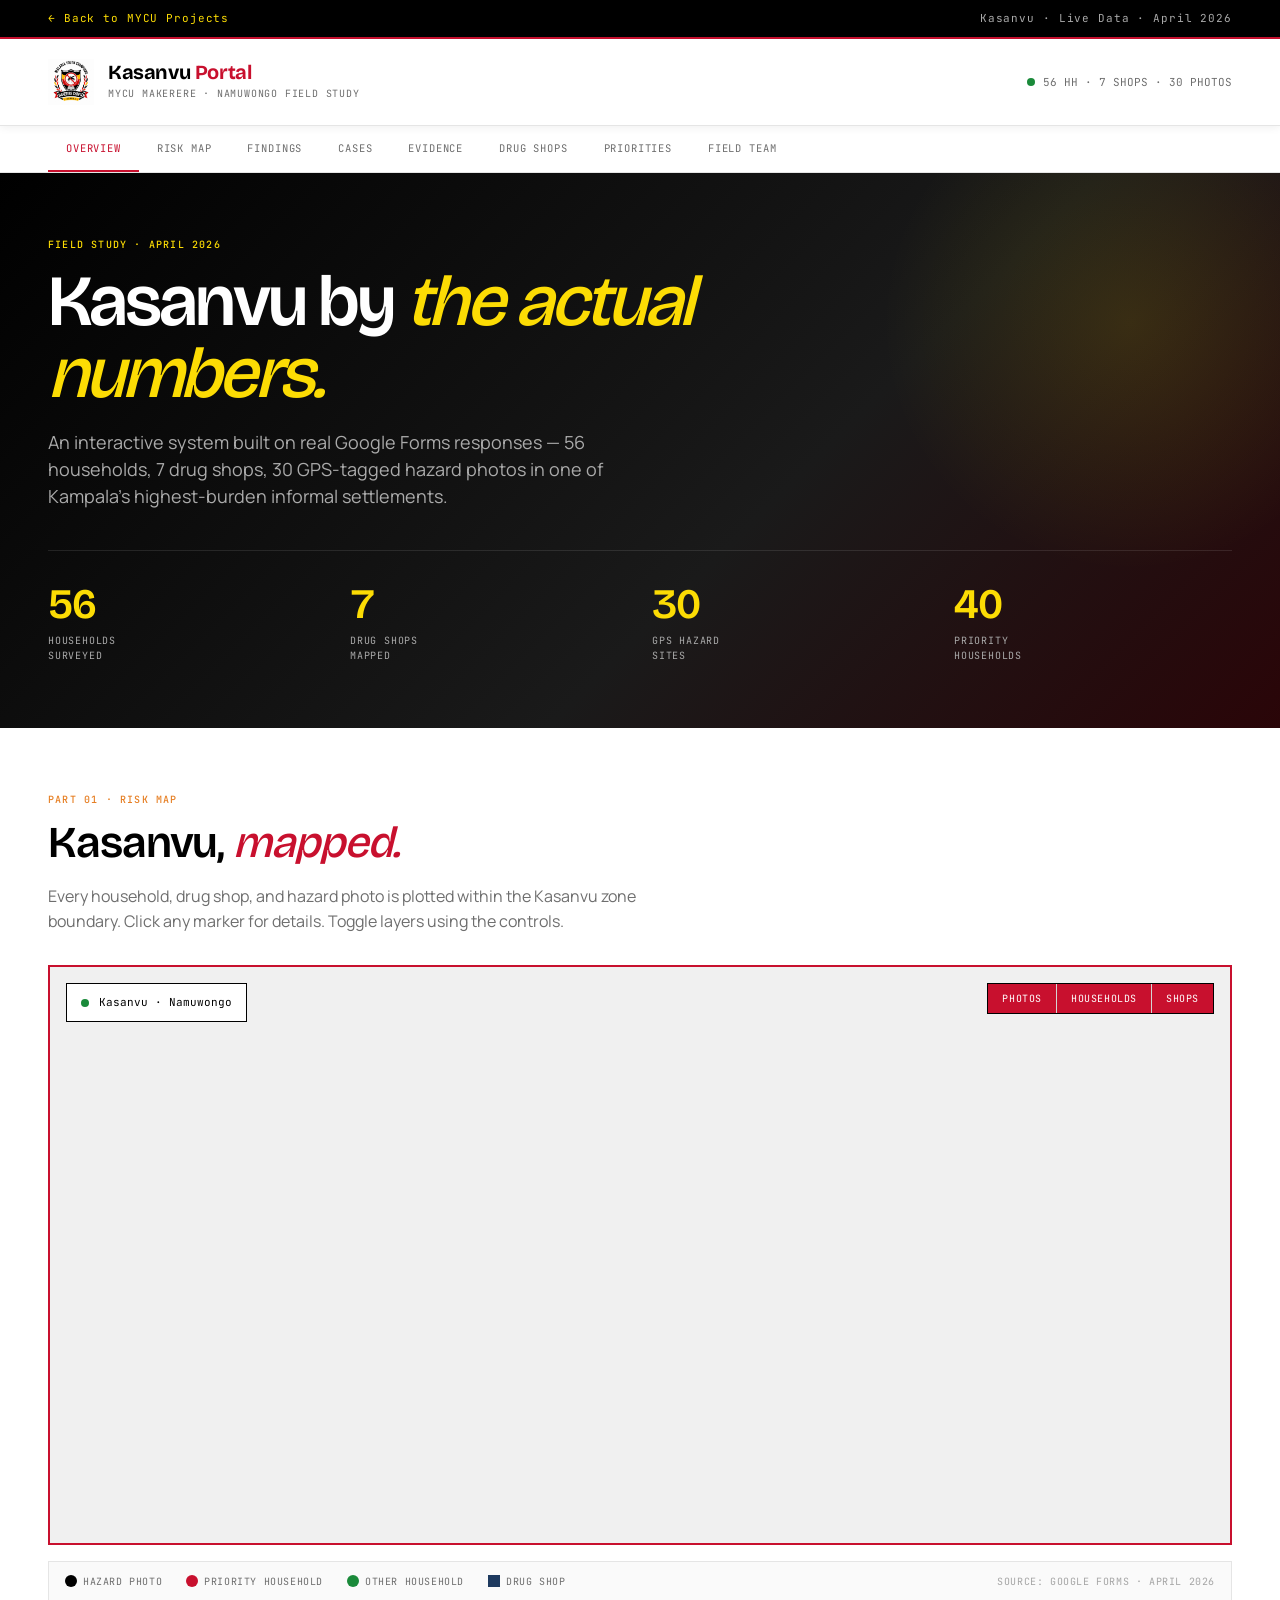
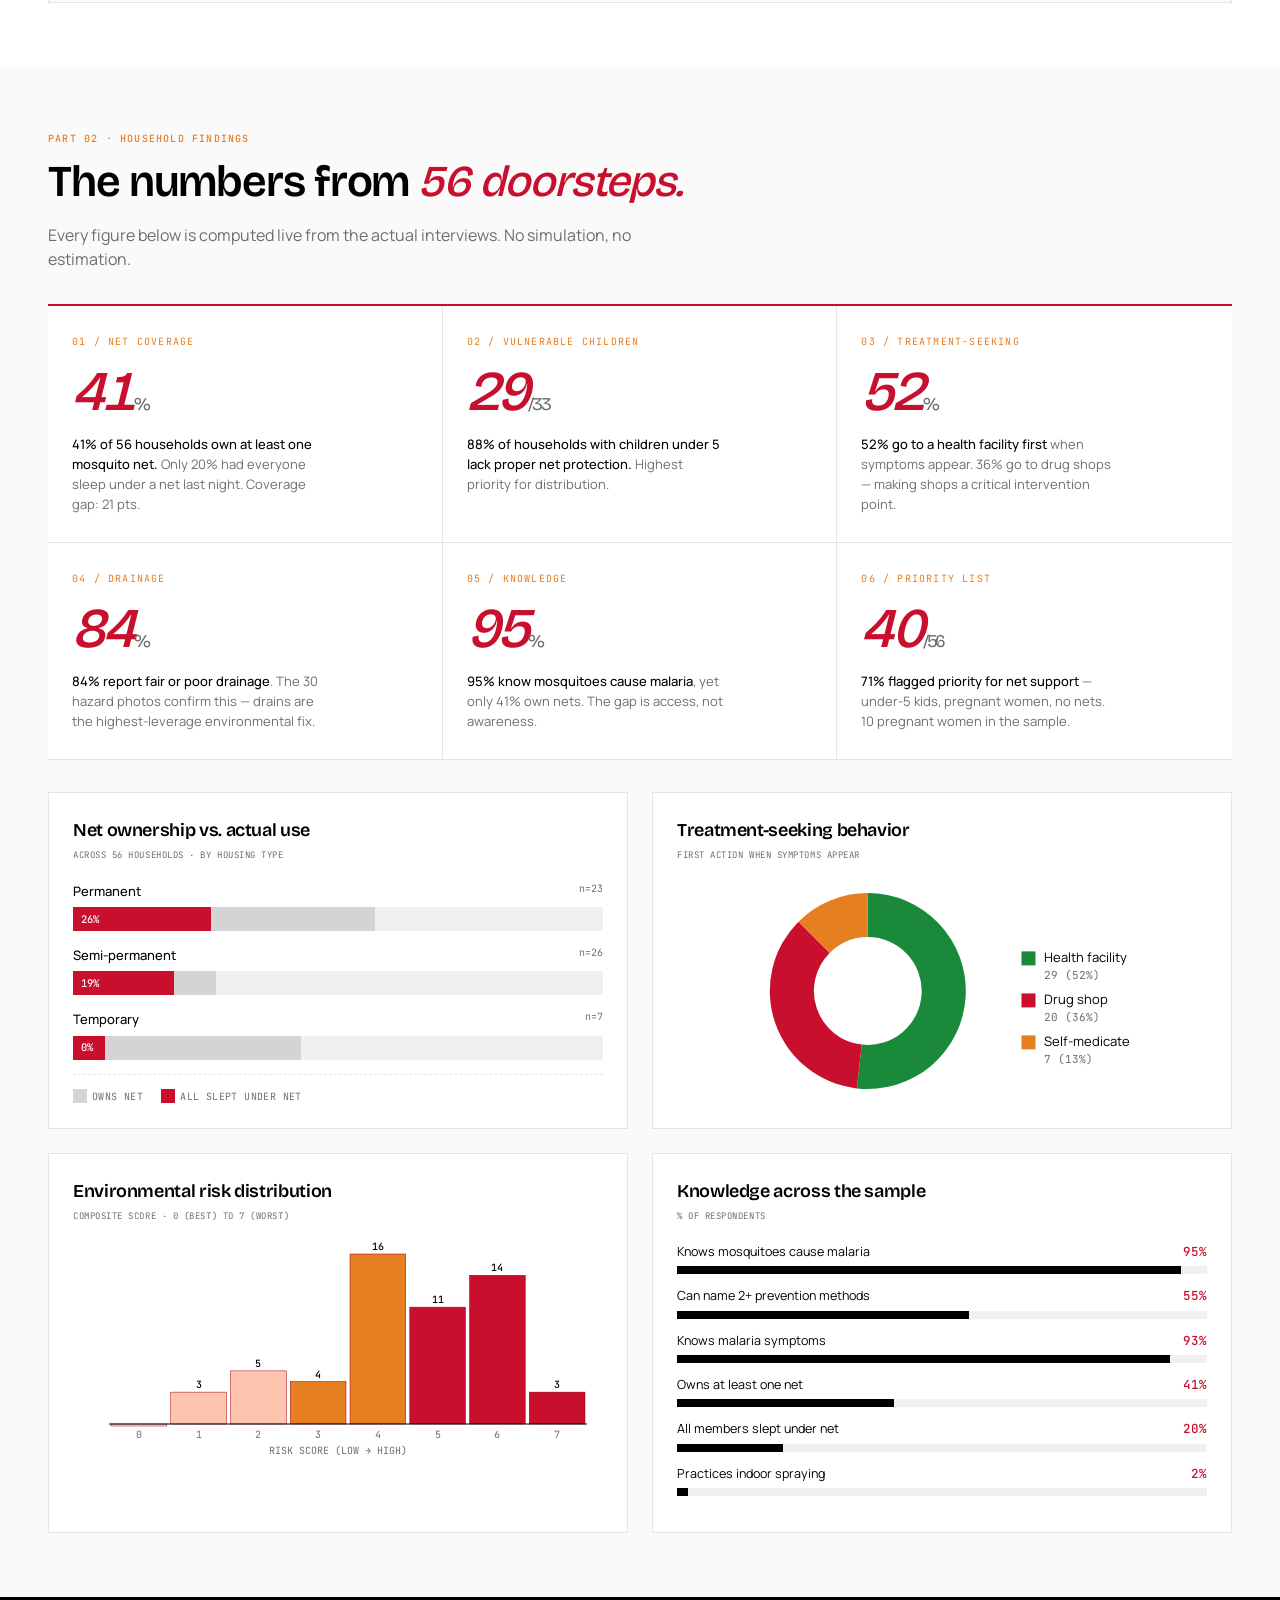
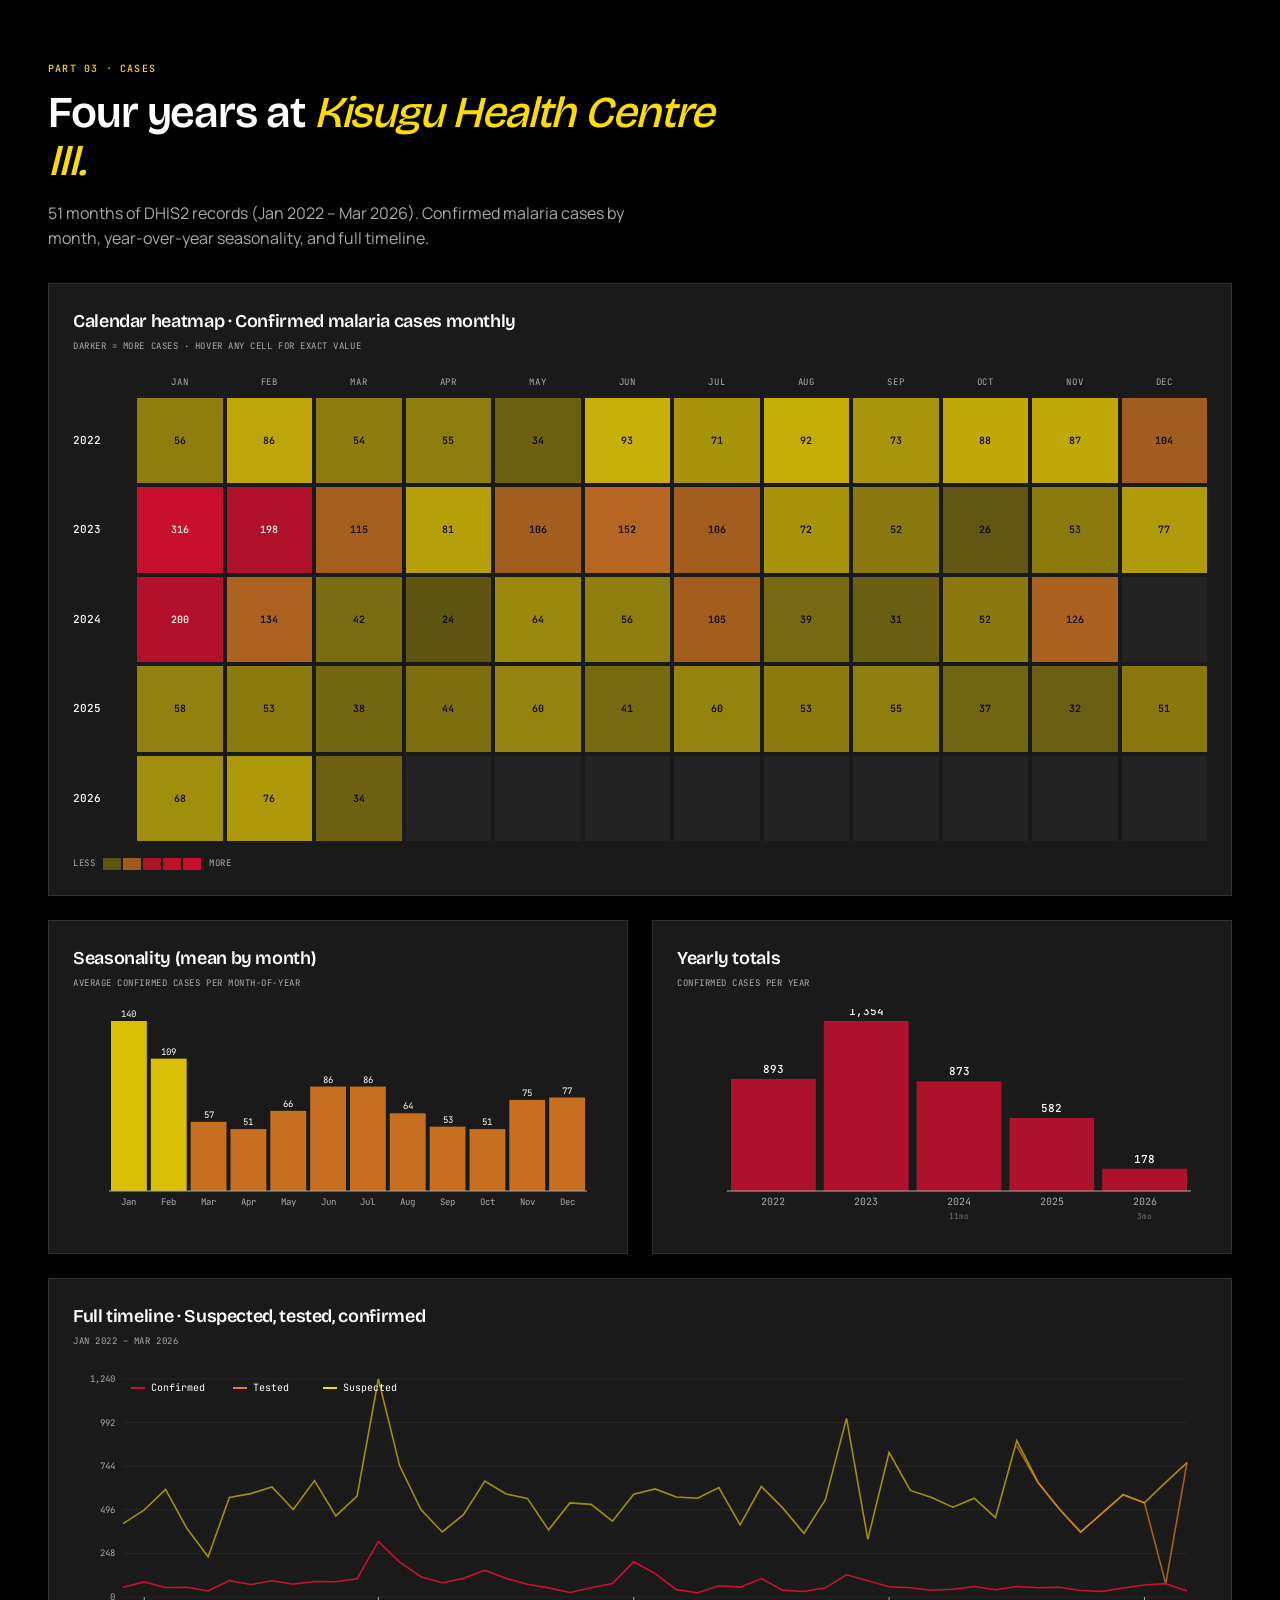
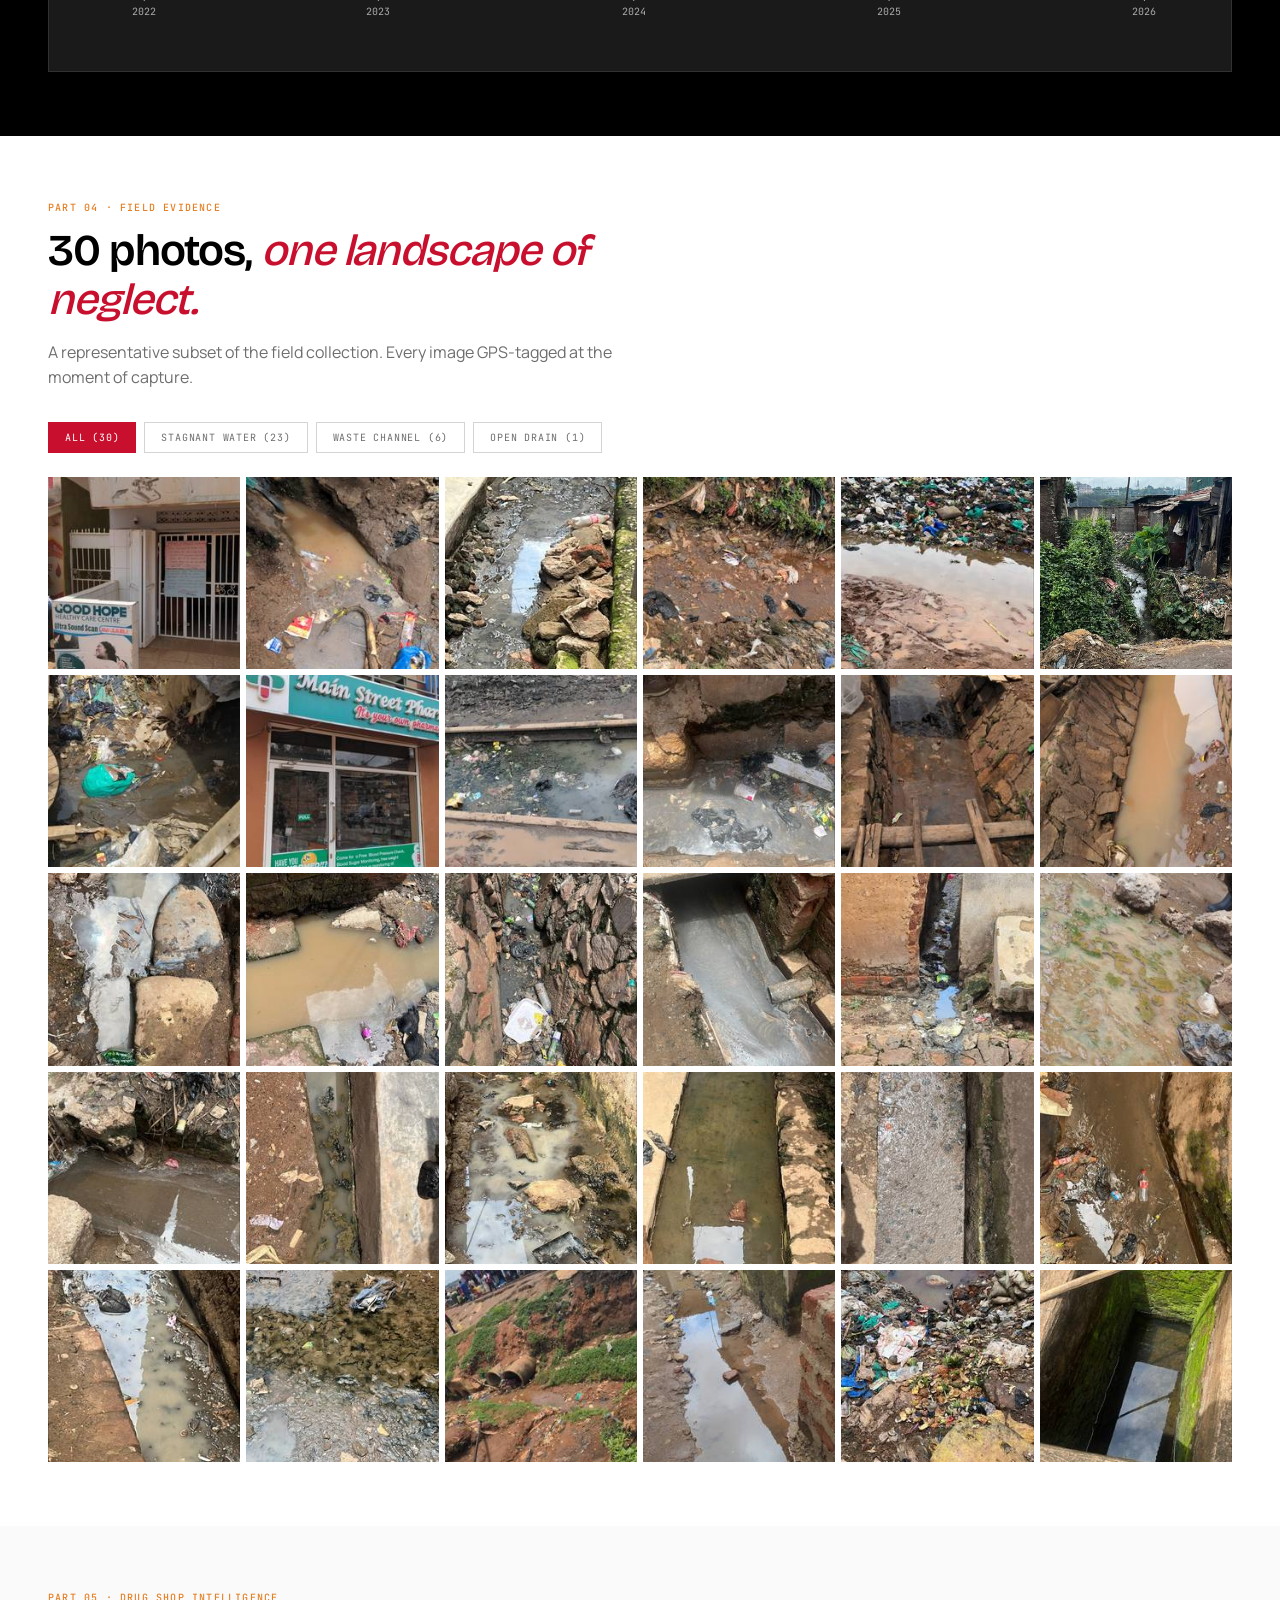
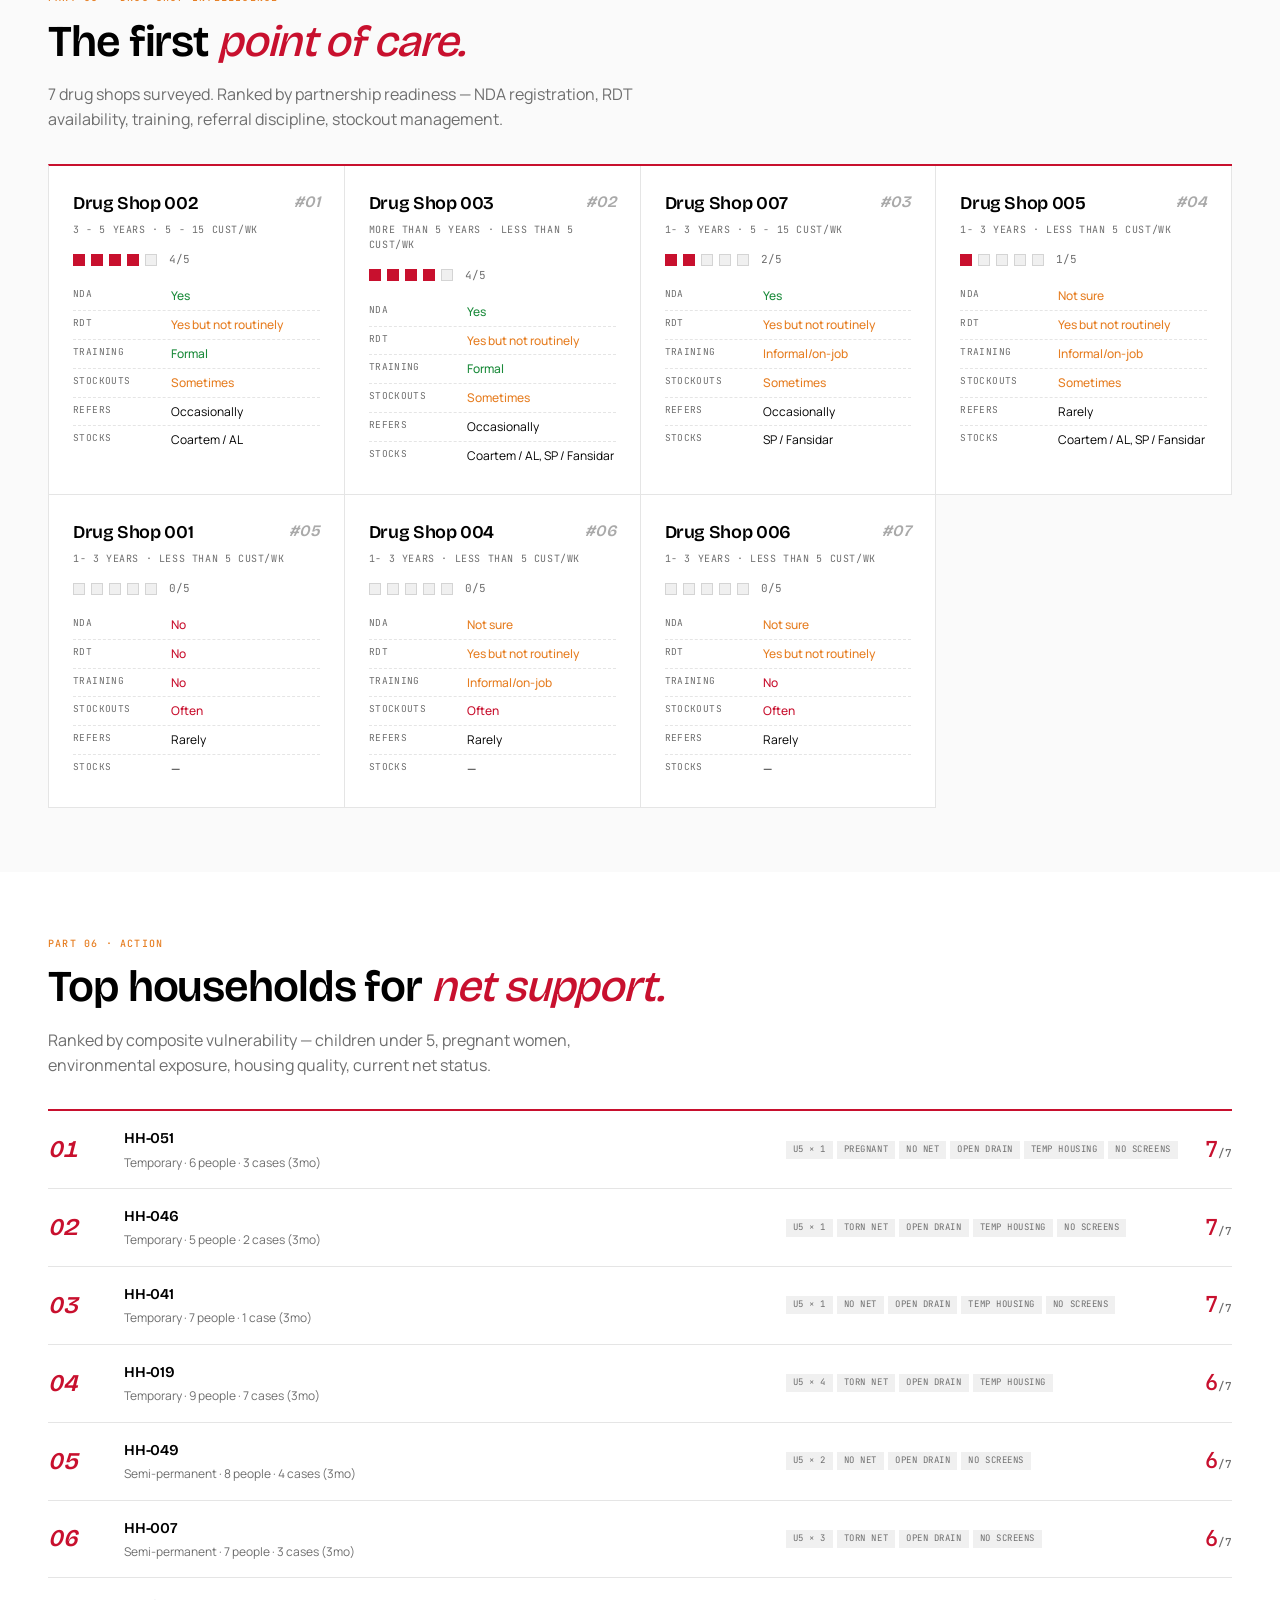
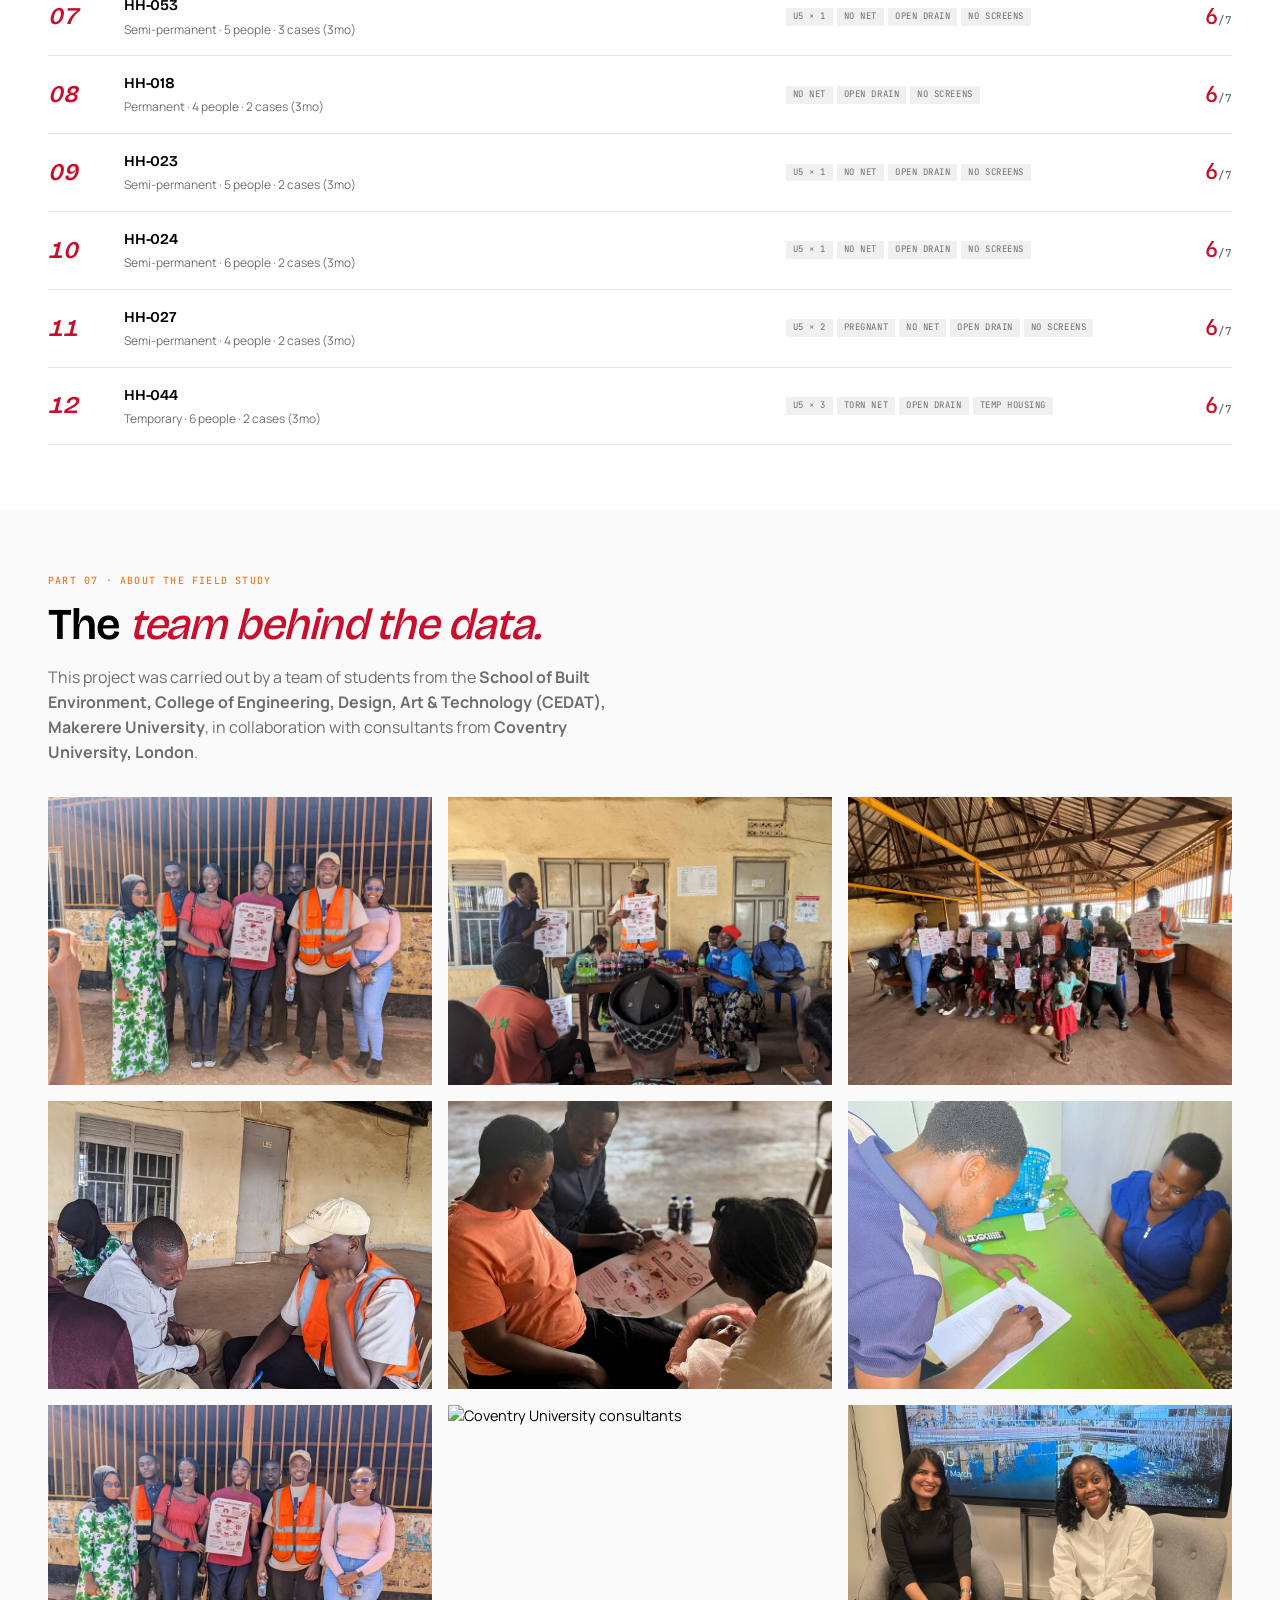
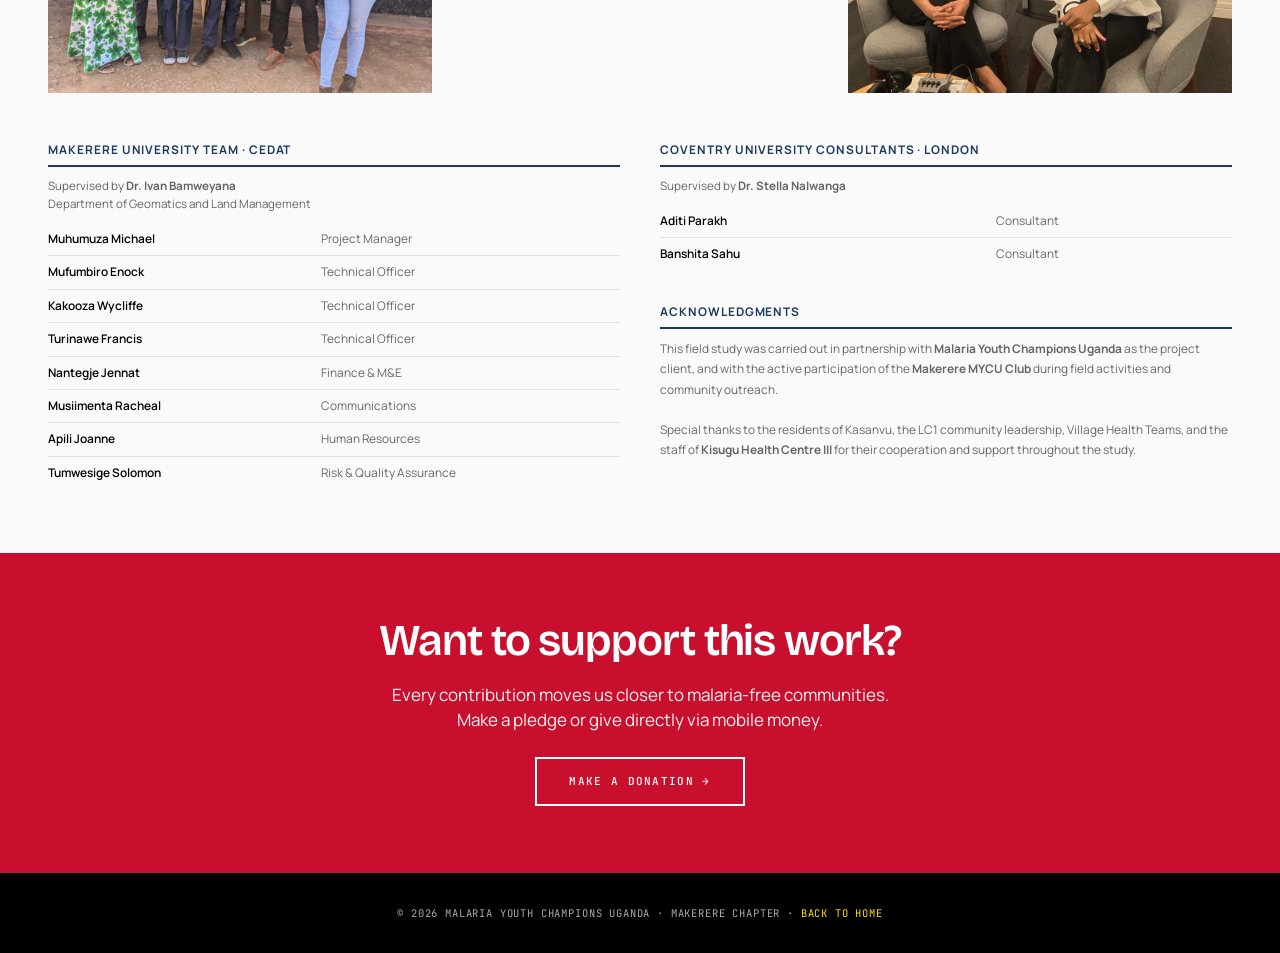
==== commit 1c34edf7: "Cleanup: Remove scroll-reveal animations and scripts Removed unused scroll-reveal animations and rel" ====
--- a/mycu-website/kasanvu/index.html
+++ b/mycu-website/kasanvu/index.html
@@ -24,76 +24,6 @@
 }
 * { margin: 0; padding: 0; box-sizing: border-box; }
 html { scroll-behavior: smooth; }
-
-/* ── Scroll-reveal animations ───────────────────────────── */
-.reveal {
-  opacity: 0;
-  transform: translateY(32px);
-  transition: opacity 0.65s cubic-bezier(.22,.68,0,1.2), transform 0.65s cubic-bezier(.22,.68,0,1.2);
-}
-.reveal.visible { opacity: 1; transform: translateY(0); }
-
-.reveal-left {
-  opacity: 0;
-  transform: translateX(-40px);
-  transition: opacity 0.6s ease, transform 0.6s ease;
-}
-.reveal-left.visible { opacity: 1; transform: translateX(0); }
-
-.reveal-right {
-  opacity: 0;
-  transform: translateX(40px);
-  transition: opacity 0.6s ease, transform 0.6s ease;
-}
-.reveal-right.visible { opacity: 1; transform: translateX(0); }
-
-/* Stagger children inside a .stagger-parent */
-.stagger-parent > * {
-  opacity: 0;
-  transform: translateY(24px);
-  transition: opacity 0.5s ease, transform 0.5s ease;
-}
-.stagger-parent.visible > *:nth-child(1) { opacity:1; transform:translateY(0); transition-delay: 0.05s; }
-.stagger-parent.visible > *:nth-child(2) { opacity:1; transform:translateY(0); transition-delay: 0.12s; }
-.stagger-parent.visible > *:nth-child(3) { opacity:1; transform:translateY(0); transition-delay: 0.19s; }
-.stagger-parent.visible > *:nth-child(4) { opacity:1; transform:translateY(0); transition-delay: 0.26s; }
-.stagger-parent.visible > *:nth-child(5) { opacity:1; transform:translateY(0); transition-delay: 0.33s; }
-.stagger-parent.visible > *:nth-child(6) { opacity:1; transform:translateY(0); transition-delay: 0.40s; }
-.stagger-parent.visible > *:nth-child(7) { opacity:1; transform:translateY(0); transition-delay: 0.47s; }
-.stagger-parent.visible > *:nth-child(8) { opacity:1; transform:translateY(0); transition-delay: 0.54s; }
-.stagger-parent.visible > *:nth-child(n+9) { opacity:1; transform:translateY(0); transition-delay: 0.60s; }
-
-/* Stat counter pop */
-.hs-cell { transition: transform 0.3s ease; }
-.hs-cell:hover { transform: translateY(-4px); }
-
-/* Section separator fade line */
-section::after {
-  content: '';
-  display: block;
-  width: 48px;
-  height: 2px;
-  background: var(--red);
-  margin-top: 48px;
-  opacity: 0.25;
-}
-section.full::after, section.dark::after, section.dcta::after { display: none; }
-
-/* Photo tile lift on hover */
-.team-grid .tile, .gallery .tile {
-  transition: transform 0.3s cubic-bezier(.22,.68,0,1.2), box-shadow 0.3s ease;
-}
-.team-grid .tile:hover, .gallery .tile:hover {
-  transform: translateY(-6px) scale(1.02);
-  box-shadow: 0 12px 32px rgba(0,0,0,0.18);
-}
-
-/* Nav link smooth underline grow */
-nav.snav a { transition: color 0.2s ease, border-bottom-color 0.2s ease; }
-
-/* Table row hover highlight */
-tr { transition: background 0.15s ease; }
-tr:hover { background: rgba(30,58,95,0.05); }
 body { background: var(--w); color: var(--k); font-family: 'Manrope', sans-serif; font-size: 14.5px; line-height: 1.55; -webkit-font-smoothing: antialiased; overflow-x: hidden; }
 .tnum { font-variant-numeric: tabular-nums; }
 a { color: var(--red); text-decoration: none; }
@@ -313,14 +243,14 @@
 
 <nav class="snav">
   <ul>
-    <li><a href="#team" class="nl active">Field Team</a></li>
-    <li><a href="#overview" class="nl">Overview</a></li>
+    <li><a href="#overview" class="nl active">Overview</a></li>
     <li><a href="#map" class="nl">Risk Map</a></li>
     <li><a href="#findings" class="nl">Findings</a></li>
     <li><a href="#cases" class="nl">Cases</a></li>
     <li><a href="#evidence" class="nl">Evidence</a></li>
     <li><a href="#shops" class="nl">Drug Shops</a></li>
     <li><a href="#priorities" class="nl">Priorities</a></li>
+    <li><a href="#team" class="nl">Field Team</a></li>
   </ul>
 </nav>
 
@@ -329,7 +259,7 @@
     <div class="sec-num">Field Study · April 2026</div>
     <h2>Kasanvu by <em>the actual numbers.</em></h2>
     <p class="deck">An interactive system built on real Google Forms responses — 56 households, 7 drug shops, 30 GPS-tagged hazard photos in one of Kampala's highest-burden informal settlements.</p>
-    <div class="hero-stats stagger-parent">
+    <div class="hero-stats">
       <div class="hs-cell"><div class="v" id="stat-hh">56</div><div class="l">Households<br>surveyed</div></div>
       <div class="hs-cell"><div class="v" id="stat-shops">7</div><div class="l">Drug shops<br>mapped</div></div>
       <div class="hs-cell"><div class="v" id="stat-photos">30</div><div class="l">GPS hazard<br>sites</div></div>
@@ -459,7 +389,7 @@
     <div class="sec-num">Part 07 · About the Field Study</div>
     <h2 class="sec-title">The <em>team behind the data.</em></h2>
     <p class="sec-deck">This project was carried out by a team of students from the <strong>School of Built Environment, College of Engineering, Design, Art &amp; Technology (CEDAT), Makerere University</strong>, in collaboration with consultants from <strong>Coventry University, London</strong>.</p>
-    <div class="team-grid stagger-parent">
+    <div class="team-grid">
       <div class="tile"><img src="images/field-team/team_photo_after_outreach.jpg" alt="Field team after outreach"></div>
       <div class="tile"><img src="images/field-team/sensitization_about_malaria.jpg" alt="Community sensitization"></div>
       <div class="tile"><img src="images/field-team/Team_taking_a_photo_with_the_locals.jpg" alt="Team with locals"></div>
@@ -471,33 +401,33 @@
       <div class="tile"><img src="images/field-team/with-conventry-supervisor.jpg" alt="With Coventry supervisor"></div>
     </div>
 
-    <div style="margin-top:48px;display:grid;grid-template-columns:1fr 1fr;gap:40px;" class="stagger-parent">
+    <div style="margin-top:48px;display:grid;grid-template-columns:1fr 1fr;gap:40px;">
 
       <div>
         <h4 style="margin-bottom:10px;font-size:0.82em;letter-spacing:0.08em;text-transform:uppercase;color:#1e3a5f;border-bottom:2px solid #1e3a5f;padding-bottom:6px;">Makerere University Team · CEDAT</h4>
-        <p style="font-size:0.82em;color:#222;margin-bottom:8px;">Supervised by <strong>Dr. Ivan Bamweyana</strong><br>Department of Geomatics and Land Management</p>
+        <p style="font-size:0.8em;color:#666;margin-bottom:10px;">Supervised by <strong>Dr. Ivan Bamweyana</strong><br>Department of Geomatics and Land Management</p>
         <table style="width:100%;font-size:0.82em;border-collapse:collapse;">
-          <tr style="border-bottom:1px solid #e0e0e0;"><td style="padding:7px 10px 7px 0;font-weight:700;color:#111;">Muhumuza Michael</td><td style="padding:7px 0;color:#333;font-weight:500;">Project Manager</td></tr>
-          <tr style="border-bottom:1px solid #e0e0e0;"><td style="padding:7px 10px 7px 0;font-weight:700;color:#111;">Mufumbiro Enock</td><td style="padding:7px 0;color:#333;font-weight:500;">Technical Officer</td></tr>
-          <tr style="border-bottom:1px solid #e0e0e0;"><td style="padding:7px 10px 7px 0;font-weight:700;color:#111;">Kakooza Wycliffe</td><td style="padding:7px 0;color:#333;font-weight:500;">Technical Officer</td></tr>
-          <tr style="border-bottom:1px solid #e0e0e0;"><td style="padding:7px 10px 7px 0;font-weight:700;color:#111;">Turinawe Francis</td><td style="padding:7px 0;color:#333;font-weight:500;">Technical Officer</td></tr>
-          <tr style="border-bottom:1px solid #e0e0e0;"><td style="padding:7px 10px 7px 0;font-weight:700;color:#111;">Nantegje Jennat</td><td style="padding:7px 0;color:#333;font-weight:500;">Finance &amp; M&amp;E</td></tr>
-          <tr style="border-bottom:1px solid #e0e0e0;"><td style="padding:7px 10px 7px 0;font-weight:700;color:#111;">Musiimenta Racheal</td><td style="padding:7px 0;color:#333;font-weight:500;">Communications</td></tr>
-          <tr style="border-bottom:1px solid #e0e0e0;"><td style="padding:7px 10px 7px 0;font-weight:700;color:#111;">Apili Joanne</td><td style="padding:7px 0;color:#333;font-weight:500;">Human Resources</td></tr>
-          <tr><td style="padding:7px 10px 7px 0;font-weight:700;color:#111;">Tumwesige Solomon</td><td style="padding:7px 0;color:#333;font-weight:500;">Risk &amp; Quality Assurance</td></tr>
+          <tr style="border-bottom:1px solid #e0e0e0;"><td style="padding:7px 10px 7px 0;font-weight:600;">Muhumuza Michael</td><td style="padding:7px 0;color:#666;">Project Manager</td></tr>
+          <tr style="border-bottom:1px solid #e0e0e0;"><td style="padding:7px 10px 7px 0;font-weight:600;">Mufumbiro Enock</td><td style="padding:7px 0;color:#666;">Technical Officer</td></tr>
+          <tr style="border-bottom:1px solid #e0e0e0;"><td style="padding:7px 10px 7px 0;font-weight:600;">Kakooza Wycliffe</td><td style="padding:7px 0;color:#666;">Technical Officer</td></tr>
+          <tr style="border-bottom:1px solid #e0e0e0;"><td style="padding:7px 10px 7px 0;font-weight:600;">Turinawe Francis</td><td style="padding:7px 0;color:#666;">Technical Officer</td></tr>
+          <tr style="border-bottom:1px solid #e0e0e0;"><td style="padding:7px 10px 7px 0;font-weight:600;">Nantegje Jennat</td><td style="padding:7px 0;color:#666;">Finance &amp; M&amp;E</td></tr>
+          <tr style="border-bottom:1px solid #e0e0e0;"><td style="padding:7px 10px 7px 0;font-weight:600;">Musiimenta Racheal</td><td style="padding:7px 0;color:#666;">Communications</td></tr>
+          <tr style="border-bottom:1px solid #e0e0e0;"><td style="padding:7px 10px 7px 0;font-weight:600;">Apili Joanne</td><td style="padding:7px 0;color:#666;">Human Resources</td></tr>
+          <tr><td style="padding:7px 10px 7px 0;font-weight:600;">Tumwesige Solomon</td><td style="padding:7px 0;color:#666;">Risk &amp; Quality Assurance</td></tr>
         </table>
       </div>
 
       <div>
         <h4 style="margin-bottom:10px;font-size:0.82em;letter-spacing:0.08em;text-transform:uppercase;color:#1e3a5f;border-bottom:2px solid #1e3a5f;padding-bottom:6px;">Coventry University Consultants · London</h4>
-        <p style="font-size:0.8em;color:#222;margin-bottom:10px;">Supervised by <strong>Dr. Stella Nalwanga</strong></p>
+        <p style="font-size:0.8em;color:#666;margin-bottom:10px;">Supervised by <strong>Dr. Stella Nalwanga</strong></p>
         <table style="width:100%;font-size:0.82em;border-collapse:collapse;">
-          <tr style="border-bottom:1px solid #e0e0e0;"><td style="padding:7px 10px 7px 0;font-weight:700;color:#111;">Aditi Parakh</td><td style="padding:7px 0;color:#333;font-weight:500;">Consultant</td></tr>
-          <tr><td style="padding:7px 10px 7px 0;font-weight:700;color:#111;">Banshita Sahu</td><td style="padding:7px 0;color:#333;font-weight:500;">Consultant</td></tr>
+          <tr style="border-bottom:1px solid #e0e0e0;"><td style="padding:7px 10px 7px 0;font-weight:600;">Aditi Parakh</td><td style="padding:7px 0;color:#666;">Consultant</td></tr>
+          <tr><td style="padding:7px 10px 7px 0;font-weight:600;">Banshita Sahu</td><td style="padding:7px 0;color:#666;">Consultant</td></tr>
         </table>
 
         <h4 style="margin-top:32px;margin-bottom:10px;font-size:0.82em;letter-spacing:0.08em;text-transform:uppercase;color:#1e3a5f;border-bottom:2px solid #1e3a5f;padding-bottom:6px;">Acknowledgments</h4>
-        <p style="font-size:0.82em;color:#222;line-height:1.7;font-weight:500;">
+        <p style="font-size:0.82em;color:#666;line-height:1.7;">
           This field study was carried out in partnership with <strong>Malaria Youth Champions Uganda</strong> as the project client, and with the active participation of the <strong>Makerere MYCU Club</strong> during field activities and community outreach.<br><br>
           Special thanks to the residents of Kasanvu, the LC1 community leadership, Village Health Teams, and the staff of <strong>Kisugu Health Centre III</strong> for their cooperation and support throughout the study.
         </p>
@@ -957,26 +887,6 @@
   try { renderShops(); } catch (e) { console.error('Shops error:', e); }
   try { renderPriorities(); } catch (e) { console.error('Priorities error:', e); }
   try { initScrollSpy(); } catch (e) { console.error('Scrollspy error:', e); }
-
-  // Scroll to Field Team section on first load
-  const teamSection = document.getElementById('team');
-  if (teamSection) {
-    setTimeout(() => {
-      teamSection.scrollIntoView({ behavior: 'smooth', block: 'start' });
-    }, 300);
-  }
-
-  // Scroll-reveal: observe all .reveal, .reveal-left, .reveal-right, .stagger-parent
-  const revealEls = document.querySelectorAll('.reveal, .reveal-left, .reveal-right, .stagger-parent');
-  const revealObserver = new IntersectionObserver((entries) => {
-    entries.forEach(entry => {
-      if (entry.isIntersecting) {
-        entry.target.classList.add('visible');
-        revealObserver.unobserve(entry.target); // fire once
-      }
-    });
-  }, { threshold: 0.12, rootMargin: '0px 0px -40px 0px' });
-  revealEls.forEach(el => revealObserver.observe(el));
 });
 </script>
 
